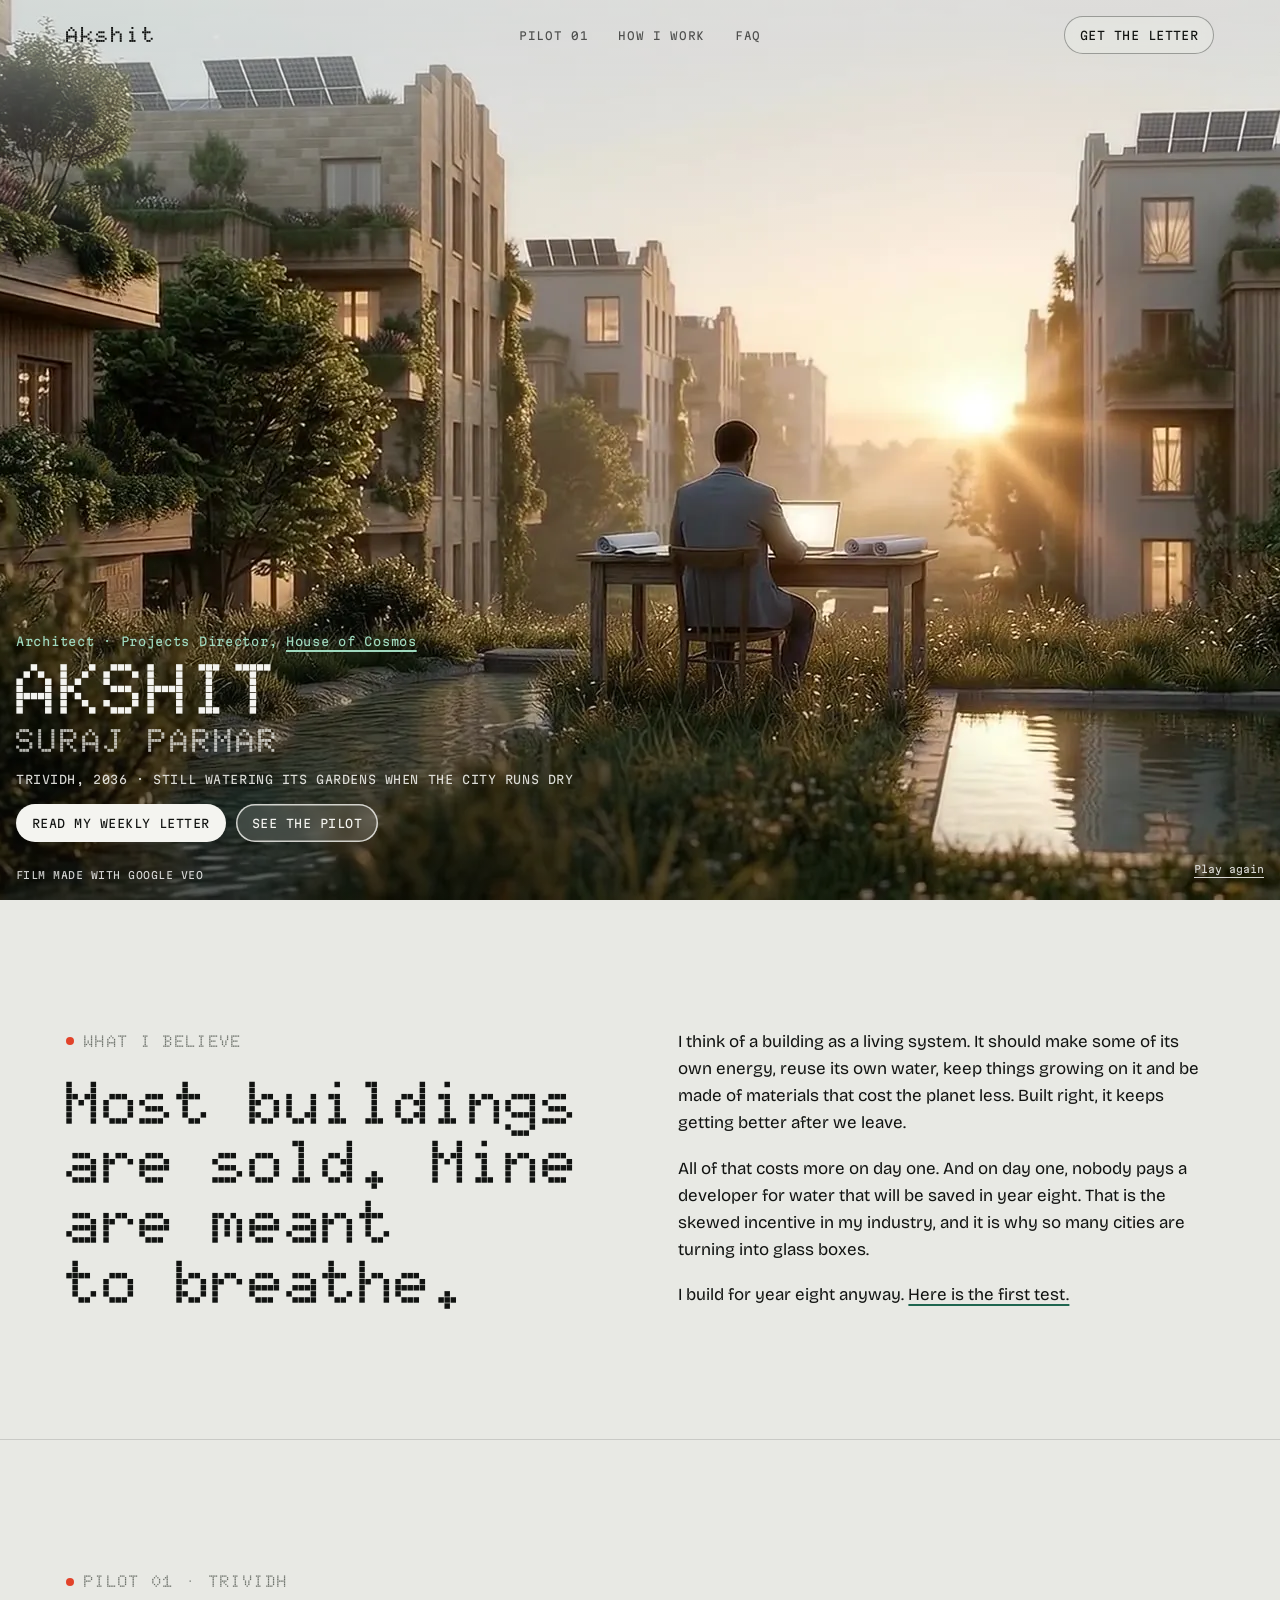
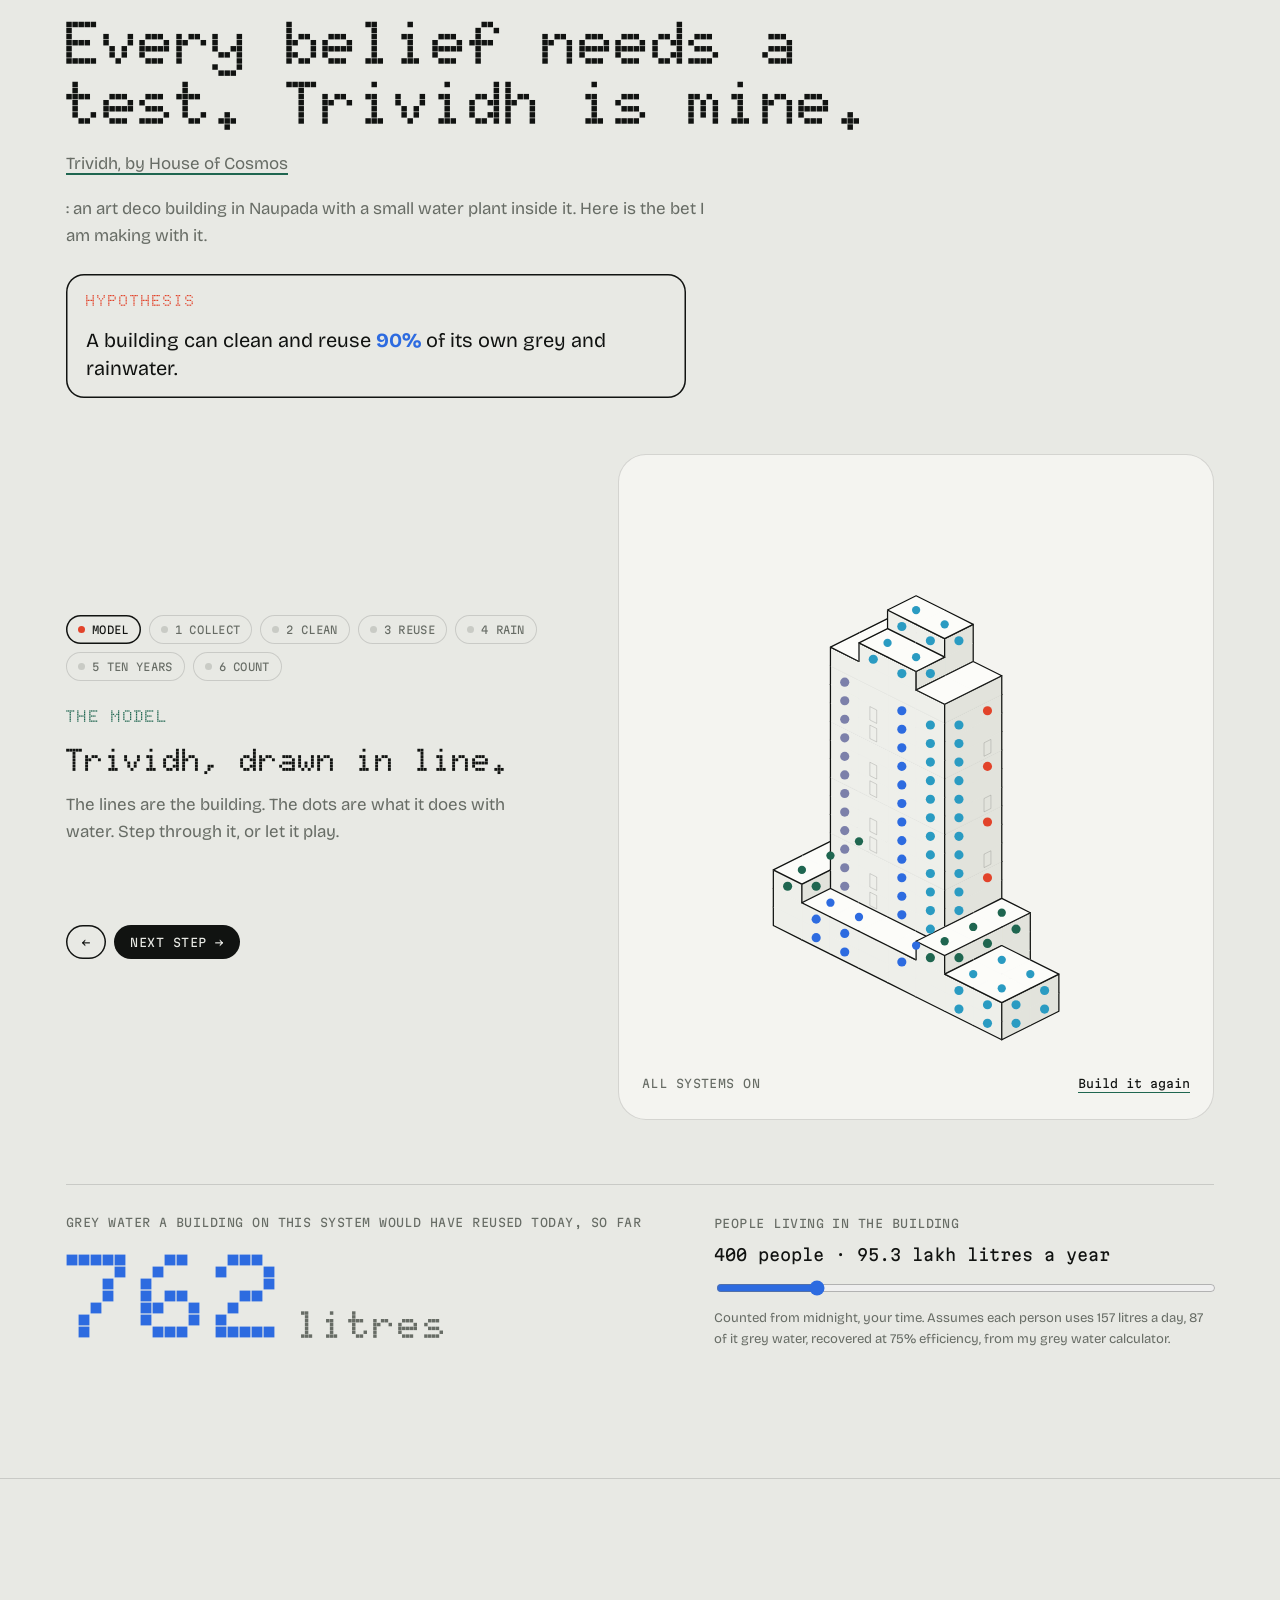
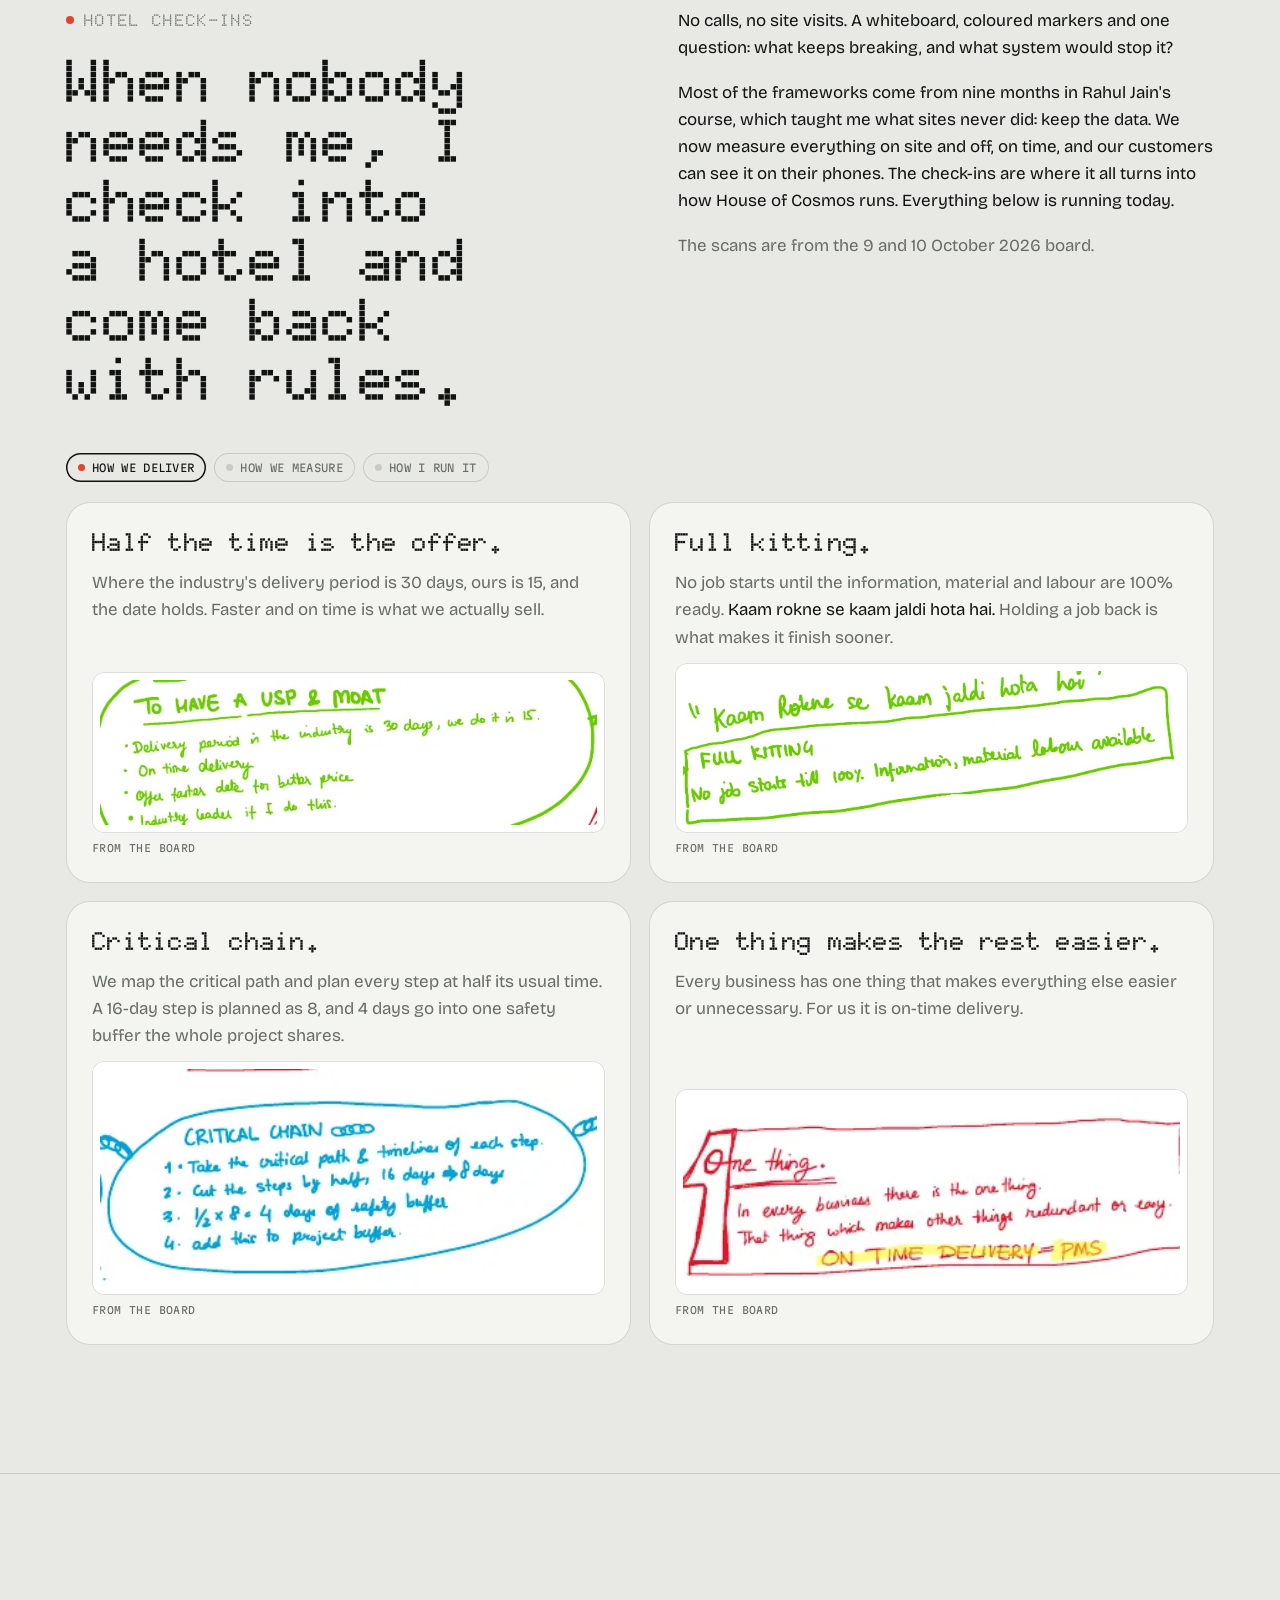
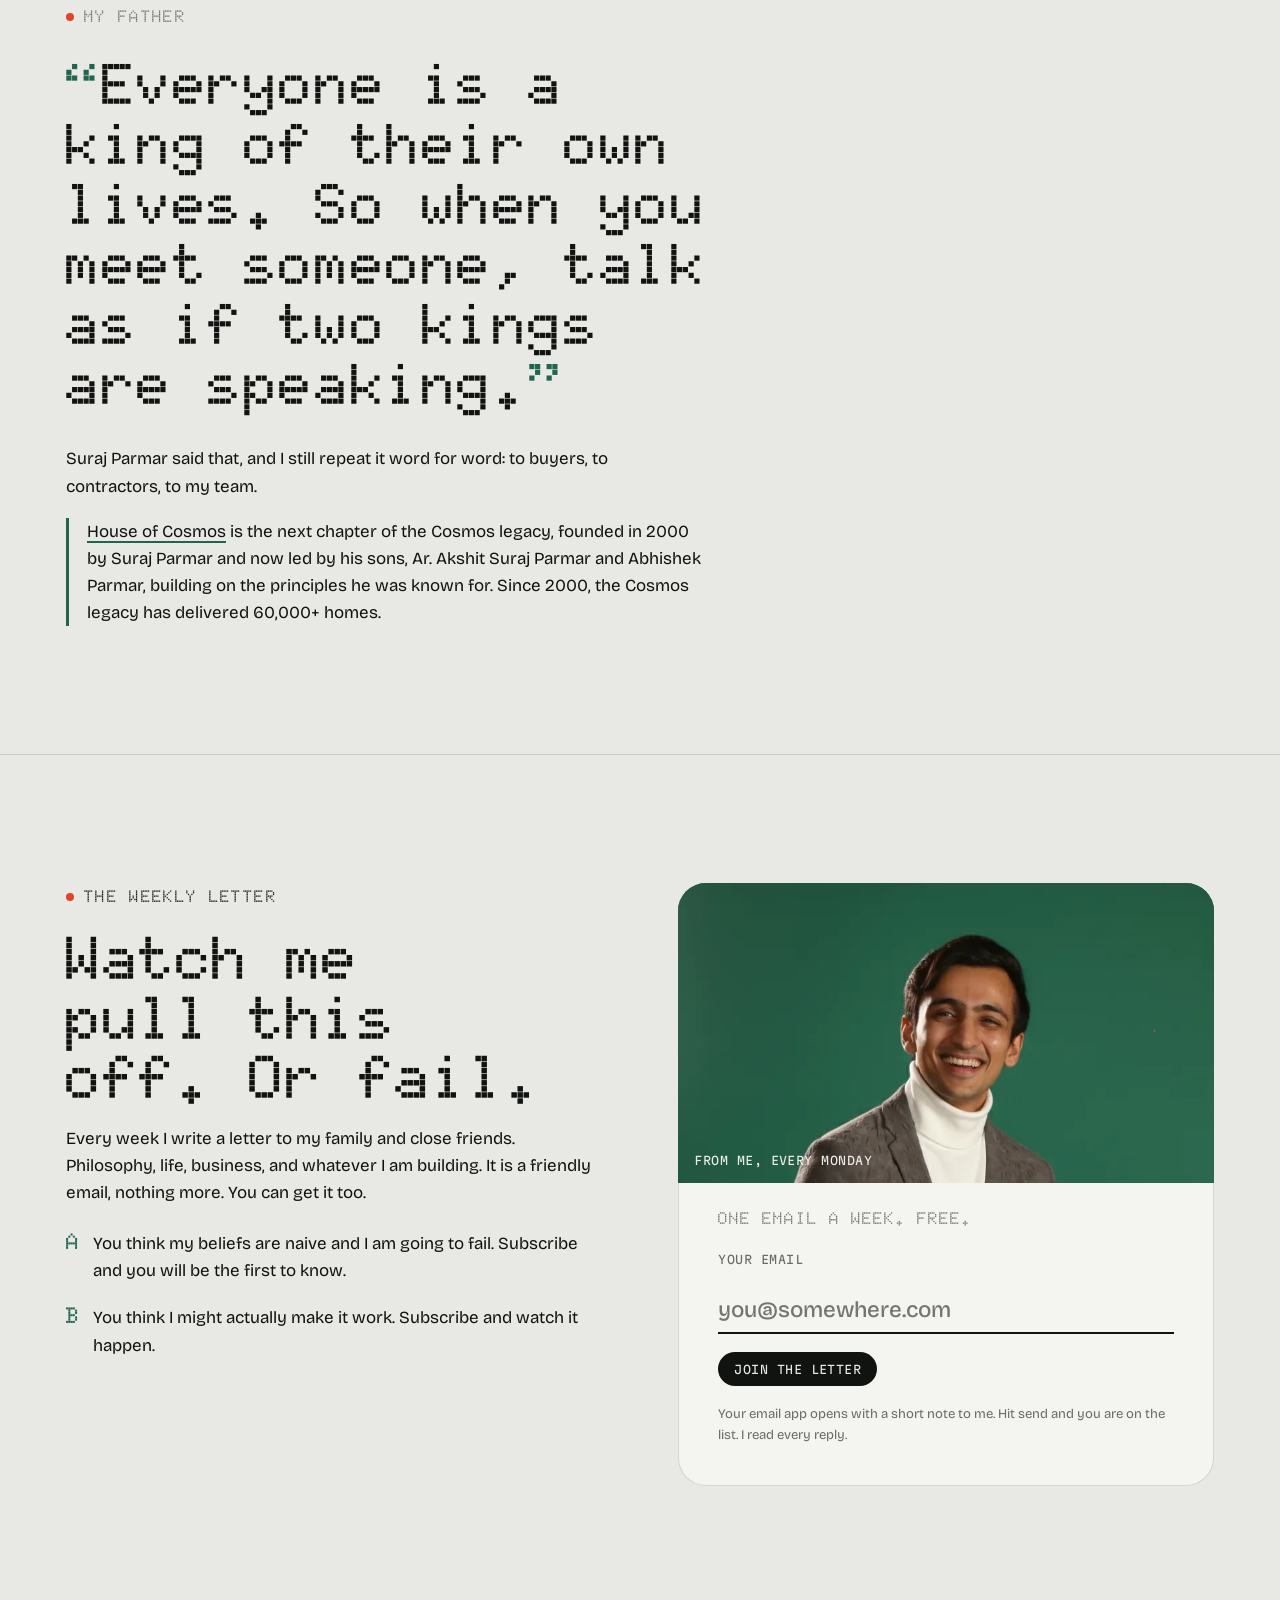
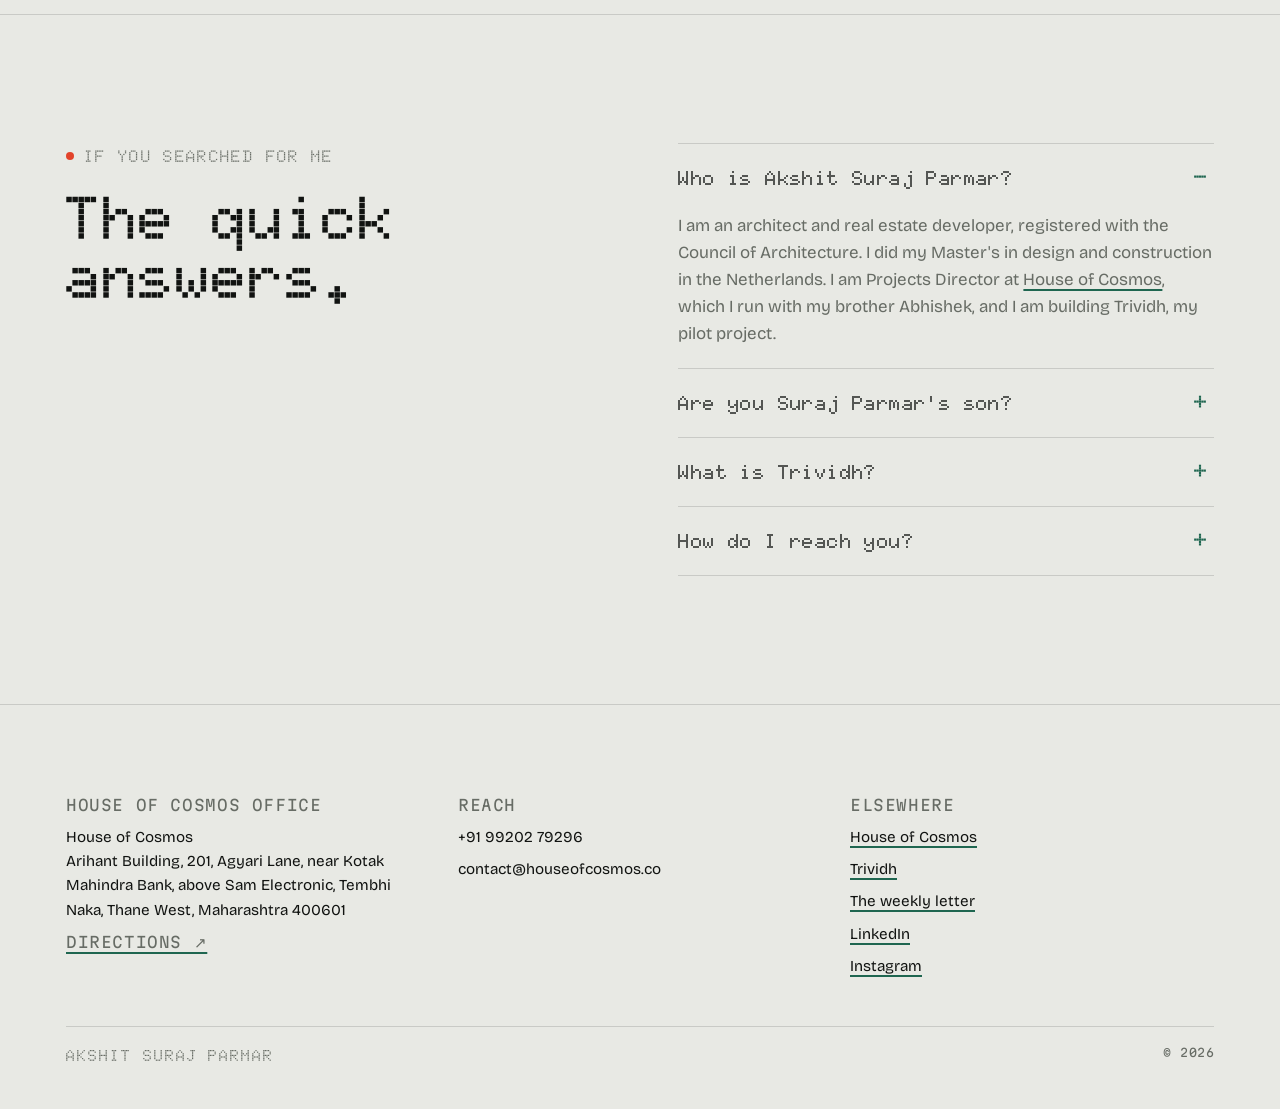
==== index.html @ 27f6bfde "Trividh model: hidden-line axonometric with glyph dots, scan-line build and step callouts Co-Authore" ====
<!doctype html>
<html lang="en-IN">
<head>
<meta charset="utf-8">
<meta name="viewport" content="width=device-width, initial-scale=1, viewport-fit=cover">
<meta name="robots" content="index, follow, max-image-preview:large">
<title>Ar. Akshit Suraj Parmar · Architect &amp; Developer</title>
<meta name="description" content="Ar. Akshit Suraj Parmar is an architect and real estate developer. He builds homes with his brother Abhishek at House of Cosmos, starting with his pilot project Trividh, and writes a weekly letter about building, business and life.">
<meta name="author" content="Ar. Akshit Suraj Parmar">
<meta property="og:type" content="profile">
<meta property="og:title" content="Ar. Akshit Suraj Parmar · Architect & developer">
<meta property="og:description" content="I build homes that are meant to keep working long after the keys are handed over.">
<meta property="og:url" content="https://akshitparmar.com/">
<meta property="og:image" content="https://akshitparmar.com/img/og.jpg">
<meta name="twitter:card" content="summary_large_image">
<link rel="icon" href="/favicon.svg" type="image/svg+xml">
<link rel="icon" href="/favicon-32.png" sizes="32x32" type="image/png">
<link rel="apple-touch-icon" href="/apple-touch-icon.png">
<link rel="canonical" href="https://akshitparmar.com/">
<link rel="alternate" type="text/markdown" title="LLM summary" href="/llms.txt">
<link rel="preconnect" href="https://fonts.googleapis.com">
<link rel="preconnect" href="https://fonts.gstatic.com" crossorigin>
<link rel="stylesheet" href="https://fonts.googleapis.com/css2?family=Doto:wght@500;700;900&family=Bricolage+Grotesque:opsz,wght@12..96,300..800&family=Martian+Mono:wght@400;500&display=swap">
<script type="application/ld+json">
{
  "@context": "https://schema.org",
  "@graph": [
    {
      "@type": "Person",
      "@id": "https://akshitparmar.com/#person",
      "name": "Akshit Suraj Parmar",
      "alternateName": ["Ar. Akshit Suraj Parmar", "Akshit Parmar"],
      "honorificPrefix": "Ar.",
      "jobTitle": "Projects Director",
      "description": "Architect and real estate developer. Projects Director at House of Cosmos, the next chapter of the Cosmos legacy founded by Suraj Parmar in 2000.",
      "url": "https://akshitparmar.com/",
      "image": "https://akshitparmar.com/img/akshit-suraj-parmar.webp",
      "knowsAbout": ["Architecture", "Real estate development", "Residential real estate in Thane", "Grey water reuse", "Rainwater harvesting", "Sustainable residential design", "Business systems"],
      "hasCredential": {
        "@type": "EducationalOccupationalCredential",
        "credentialCategory": "Professional registration",
        "name": "Registered Architect, Council of Architecture (India)",
        "recognizedBy": {"@type": "Organization", "name": "Council of Architecture", "url": "https://www.coa.gov.in/"}
      },
      "worksFor": {"@id": "https://houseofcosmos.co/#org"},
      "parent": {"@id": "https://houseofcosmos.co/suraj-parmar#person"},
      "sibling": {"@type": "Person", "name": "Abhishek Parmar"},
      "sameAs": [
        "https://www.linkedin.com/in/akshitparmar/",
        "https://houseofcosmos.co/about-us/",
        "https://letters.akshitparmar.com/"
      ]
    },
    {
      "@type": ["Organization", "RealEstateAgent"],
      "@id": "https://houseofcosmos.co/#org",
      "name": "House of Cosmos",
      "description": "Real estate developer in Thane, Maharashtra, building design-led, water-first homes. The next chapter of the Cosmos legacy founded by Suraj Parmar in 2000.",
      "areaServed": [{"@type": "City", "name": "Thane"}, {"@type": "Place", "name": "Mumbai Metropolitan Region"}],
      "url": "https://houseofcosmos.co/",
      "telephone": "+91 99202 79296",
      "email": "contact@houseofcosmos.co",
      "address": {
        "@type": "PostalAddress",
        "streetAddress": "Arihant Building, 201, Agyari Lane, near Kotak Mahindra Bank, above Sam Electronic, Tembhi Naka",
        "addressLocality": "Thane West, Thane",
        "addressRegion": "Maharashtra",
        "postalCode": "400601",
        "addressCountry": "IN"
      },
      "founder": [{"@id": "https://akshitparmar.com/#person"}, {"@type": "Person", "name": "Abhishek Parmar"}],
      "sameAs": ["https://www.instagram.com/houseofcosmos.official/", "https://www.facebook.com/profile.php?id=61581504153891"]
    },
    {
      "@type": "Person",
      "@id": "https://houseofcosmos.co/suraj-parmar#person",
      "name": "Suraj Parmar",
      "description": "Founder of the Cosmos legacy in 2000.",
      "url": "https://houseofcosmos.co/suraj-parmar"
    },
    {
      "@type": "ProfilePage",
      "@id": "https://akshitparmar.com/#page",
      "url": "https://akshitparmar.com/",
      "mainEntity": {"@id": "https://akshitparmar.com/#person"},
      "dateModified": "2026-10-31"
    },
    {
      "@type": "FAQPage",
      "mainEntity": [
        {"@type": "Question", "name": "Who is Akshit Suraj Parmar?", "acceptedAnswer": {"@type": "Answer", "text": "Ar. Akshit Suraj Parmar is an architect and real estate developer with a Master's in design and construction from the Netherlands. He is Projects Director at House of Cosmos, which he runs with his brother Abhishek Parmar, and he is building Trividh, his pilot project."}},
        {"@type": "Question", "name": "Is Akshit Parmar the son of Suraj Parmar of Cosmos Group?", "acceptedAnswer": {"@type": "Answer", "text": "Yes. Suraj Parmar founded the Cosmos legacy in 2000. House of Cosmos is the next chapter of the Cosmos legacy, founded in 2000 by Suraj Parmar and now led by his sons, Ar. Akshit Suraj Parmar and Abhishek Parmar, building on the principles he was known for."}},
        {"@type": "Question", "name": "What is Trividh?", "acceptedAnswer": {"@type": "Answer", "text": "Trividh is a House of Cosmos residential building and Akshit's pilot project. It has an art deco design, nests for birds built into its facade, and a water system that reuses 90% of its grey and rainwater."}},
        {"@type": "Question", "name": "How do I contact Akshit Parmar?", "acceptedAnswer": {"@type": "Answer", "text": "Call House of Cosmos on +91 99202 79296, email contact@houseofcosmos.co, or visit the office at Arihant Building, 201, Agyari Lane, Tembhi Naka, Thane West 400601."}}
      ]
    }
  ]
}
</script>

<style>
/* Layout: a light, quiet grey system (dot-matrix labels, live readouts, a block model), with real board scans as evidence under each rule. Signal colour is the green of the portrait backdrop. */
:root{
  --ground:#E8E9E4;
  --raised:#F4F4F0;
  --ink:#111311;
  --dim:#676C65;
  --line:rgba(17,19,17,.14);
  --green:#1F6650;
  --green-soft:rgba(31,102,80,.14);
  --signal:#E2432A;
  --sun:#D8961E;
  --water:#2D6BE0;
  --board:#201F1E;
  --board-ink:#EDEBE6;
  --f-dot:"Doto", "Martian Mono", ui-monospace, monospace;
  --f-sans:"Bricolage Grotesque", "Avenir Next", "Helvetica Neue", Arial, sans-serif;
  --f-mono:"Martian Mono", ui-monospace, "SFMono-Regular", Menlo, monospace;
  --greyw:#7C80AA; --rain:#2A9BC2; --scan:#FFFFFF;
  color-scheme:light;
}

*{box-sizing:border-box}
html,body{margin:0;padding:0}
img{max-width:100%}
html{scroll-padding-top:72px}
body{background:var(--ground);color:var(--ink);font:400 1.06rem/1.6 var(--f-sans);font-optical-sizing:auto;-webkit-font-smoothing:antialiased;overflow-x:hidden}
body::before{content:"";position:fixed;inset:0 0 auto;height:env(safe-area-inset-top,0px);z-index:30;background:var(--ground)}
a{color:inherit;text-decoration-thickness:1.5px;text-underline-offset:4px;text-decoration-color:var(--green)}
a:hover{color:var(--green)}
:focus-visible{outline:2px solid var(--green);outline-offset:3px;border-radius:4px}
h1,h2,h3,p{margin:0}
h2{font-family:var(--f-dot);font-weight:900;font-size:clamp(2.1rem,5.2vw,3.8rem);line-height:.98;letter-spacing:.01em;text-wrap:balance}
h3{font-family:var(--f-dot);font-weight:800;font-size:1.3rem;letter-spacing:.02em;line-height:1.15}
.wrap{max-width:1180px;margin:0 auto;padding-left:max(16px,env(safe-area-inset-left,0px));padding-right:max(16px,env(safe-area-inset-right,0px))}
.dot{font-family:var(--f-dot);font-weight:700;text-transform:uppercase;letter-spacing:.06em}
.mono{font-family:var(--f-mono);font-size:.72rem;letter-spacing:.04em;text-transform:uppercase}
.label{display:inline-flex;align-items:center;gap:10px;font-family:var(--f-dot);font-weight:700;font-size:1.05rem;letter-spacing:.08em;text-transform:uppercase;color:var(--dim)}
.label::before{content:"";width:8px;height:8px;border-radius:50%;background:var(--signal)}
.copy{display:flex;flex-direction:column;gap:18px;max-width:58ch}
.copy p{color:var(--ink)}
.copy .soft{color:var(--dim)}
.hl{background:linear-gradient(transparent 58%, var(--green-soft) 58%)}
.todo{font-family:var(--f-mono);font-size:.68rem;background:rgba(216,150,30,.2);border:1px dashed var(--sun);padding:1px 6px;border-radius:4px;white-space:nowrap}

/* top bar: floats over the film, turns into a light bar once you scroll past it */
.bar{position:fixed;top:env(safe-area-inset-top,0px);left:0;right:0;z-index:20;background:transparent;border-bottom:1px solid transparent;transition:background .35s,border-color .35s,backdrop-filter .35s}
.bar .wrap{display:grid;grid-template-columns:1fr auto 1fr;align-items:center;gap:16px;padding-block:16px;transition:padding .35s}
.bar .me{font-family:var(--f-dot);font-weight:900;font-size:1.35rem;letter-spacing:.1em;line-height:1;text-decoration:none;color:var(--ink);justify-self:start}
.bar .me span{display:none}
.bar nav{display:flex;gap:clamp(16px,2.4vw,30px)}
.bar nav a{font-family:var(--f-mono);font-size:.68rem;letter-spacing:.06em;text-transform:uppercase;text-decoration:none;color:rgba(17,19,17,.7)}
.bar nav a:hover{color:var(--ink)}
.bar .pill{justify-self:end;background:rgba(232,233,228,.55);color:var(--ink);box-shadow:inset 0 0 0 1px rgba(17,19,17,.35);backdrop-filter:blur(8px);-webkit-backdrop-filter:blur(8px)}
.bar .pill:hover{background:var(--ink);color:var(--ground)}
.bar.solid{background:color-mix(in srgb, var(--ground) 88%, transparent);backdrop-filter:blur(12px);-webkit-backdrop-filter:blur(12px);border-bottom-color:var(--line)}
.bar.solid .wrap{padding-block:10px}
.bar.solid .pill{background:var(--ink);color:var(--ground);box-shadow:none}
.bar.solid .pill:hover{background:var(--green)}
@media (max-width:760px){.bar nav{display:none}.bar .wrap{grid-template-columns:1fr auto}.bar .me span{display:none}}
.pill{display:inline-flex;align-items:center;gap:8px;padding:10px 16px;border-radius:999px;background:var(--ink);color:var(--ground);font-family:var(--f-mono);font-size:.72rem;text-transform:uppercase;letter-spacing:.04em;text-decoration:none;border:0;cursor:pointer}
.pill:hover{background:var(--green);color:var(--ground)}
.pill.ghost{background:transparent;color:var(--ink);box-shadow:inset 0 0 0 1.5px var(--ink)}
.pill.ghost:hover{box-shadow:inset 0 0 0 1.5px var(--green);color:var(--green)}
.pill{white-space:nowrap}

/* film hero: full-bleed generated film of a city growing around Akshit at work */
.film{position:relative;height:100vh;height:100svh;min-height:520px;overflow:hidden;background:#c9c6bd}
.film video,.film img.still{position:absolute;inset:0;width:100%;height:100%;object-fit:cover;object-position:50% 70%}
.film::after{content:"";position:absolute;inset:0;pointer-events:none;background:linear-gradient(180deg,rgba(232,233,228,.55) 0%,rgba(232,233,228,.18) 16%,rgba(232,233,228,0) 30%)}
/* overlay "boot, then dock": the name switches on in the empty sky, then docks bottom-left as the city grows */
.film .shade{position:absolute;inset:auto 0 0 0;height:62%;z-index:1;pointer-events:none;background:radial-gradient(120% 90% at 0% 100%,rgba(8,10,6,.62) 0%,rgba(8,10,6,.28) 45%,rgba(8,10,6,0) 72%);opacity:0;transition:opacity 1.2s ease}
.film[data-state="dock"] .shade,.film[data-state="done"] .shade{opacity:1}
.film .over{position:absolute;inset:0;z-index:2;pointer-events:none}
.film .title{position:absolute;left:max(16px,env(safe-area-inset-left,0px));bottom:58px;max-width:min(92%,640px);pointer-events:auto;transform-origin:0 0;will-change:transform}
.film .title.glide{transition:transform 1.5s cubic-bezier(.65,0,.2,1)}
.film .kick a{color:inherit;text-decoration-color:currentColor}
.film .kick{margin:0;font-family:var(--f-mono);font-size:.74rem;letter-spacing:.06em;color:var(--green);transition:color 1s ease}
.film .big{margin:8px 0 0;font-family:var(--f-dot);font-weight:900;text-transform:uppercase;font-size:clamp(2.6rem,5.6vw,4.8rem);line-height:.86;letter-spacing:.01em;color:var(--ink);transition:color 1s ease}
.film .big b{display:block;font-weight:900}
.film .big span.l2{display:block;font-size:.46em;letter-spacing:.06em;color:rgba(17,19,17,.55);margin-top:.2em;transition:color 1s ease}
.film .ch{display:inline-block;white-space:pre}
.film[data-state="boot"] .ch{opacity:0;animation:flick .9s steps(1,end) forwards}
@keyframes flick{0%{opacity:0}12%{opacity:1}22%{opacity:.15}34%{opacity:1}46%{opacity:.4}58%{opacity:1}100%{opacity:1}}
.film[data-state="dock"] .kick,.film[data-state="done"] .kick{color:#9FD9BE}
.film[data-state="dock"] .big,.film[data-state="done"] .big{color:#F4F4F0}
.film[data-state="dock"] .big span.l2,.film[data-state="done"] .big span.l2{color:rgba(244,244,240,.72)}
.film .note{margin:14px 0 0;min-height:1.4em;font-family:var(--f-mono);font-size:.72rem;letter-spacing:.05em;text-transform:uppercase;color:rgba(244,244,240,.88)}
.film .note .cur{display:inline-block;width:.55em;height:1em;margin-left:2px;vertical-align:-2px;background:currentColor;animation:cur 1s steps(2,start) infinite}
@keyframes cur{50%{opacity:0}}
.film .row{display:flex;gap:10px;flex-wrap:wrap;margin-top:16px;opacity:0;transform:translateY(8px);transition:opacity .7s ease,transform .7s ease;pointer-events:none}
.film[data-state="done"] .row{opacity:1;transform:none;pointer-events:auto}
.film .pill.ghost{background:rgba(232,233,228,.16);color:#F4F4F0;box-shadow:inset 0 0 0 1.5px rgba(244,244,240,.8);backdrop-filter:blur(6px);-webkit-backdrop-filter:blur(6px)}
.film .pill.ghost:hover{background:rgba(244,244,240,.9);color:var(--ink)}
.film .pill:not(.ghost){background:#F4F4F0;color:var(--ink)}
.film .pill:not(.ghost):hover{background:var(--green);color:#F4F4F0}
.film .meta{position:absolute;z-index:2;left:0;right:0;bottom:0;display:flex;justify-content:space-between;align-items:end;gap:12px;padding:0 max(16px,env(safe-area-inset-right,0px)) 16px max(16px,env(safe-area-inset-left,0px));color:rgba(255,255,255,.82);font-family:var(--f-mono);font-size:.62rem;letter-spacing:.05em;text-transform:uppercase}
.film .meta button{font:inherit;color:inherit;background:none;border:0;padding:6px 0;cursor:pointer;text-decoration:underline;text-underline-offset:4px}
@media (max-aspect-ratio:3/4){.film{min-height:480px}.film video,.film img.still{object-position:50% 60%}.film .title{bottom:50px;right:max(16px,env(safe-area-inset-right,0px))}.film .big{font-size:clamp(2.6rem,13vw,3.6rem)}.film .kick{font-size:.62rem}.film .note{font-size:.62rem}.film .shade{height:70%;background:linear-gradient(0deg,rgba(8,10,6,.66) 0%,rgba(8,10,6,.3) 50%,rgba(8,10,6,0) 100%)}}
@media (prefers-reduced-motion: reduce){.film .title.glide{transition:none}.film[data-state="boot"] .ch{animation:none;opacity:1}}

.chips{display:flex;gap:8px;flex-wrap:wrap;margin-top:28px}
.chip{display:inline-flex;align-items:center;gap:8px;padding:7px 12px;border-radius:999px;background:var(--raised);box-shadow:inset 0 0 0 1px var(--line);font-family:var(--f-mono);font-size:.68rem;text-transform:uppercase;letter-spacing:.03em;color:var(--dim)}
.chip b{font-weight:500;color:var(--ink)}
.chip i{width:6px;height:6px;border-radius:50%;background:var(--green)}

/* sections */
section.s{padding-block:clamp(64px,10vw,128px);border-bottom:1px solid var(--line)}
.split{display:grid;grid-template-columns:minmax(0,1fr) minmax(0,1fr);gap:clamp(28px,6vw,88px);align-items:start}
@media (max-width:860px){.split{grid-template-columns:minmax(0,1fr)}}
.head{display:flex;flex-direction:column;gap:18px;margin-bottom:clamp(28px,4vw,48px)}

/* pilot: Trividh as a hidden-line axonometric, stepped with chips */
.pilot{padding-block:clamp(64px,10vw,128px);border-bottom:1px solid var(--line)}
.hyp{display:flex;gap:14px;align-items:baseline;flex-wrap:wrap;margin-top:6px;padding:16px 20px;border-radius:18px;box-shadow:inset 0 0 0 1.5px var(--ink);max-width:620px;font-size:clamp(1.05rem,2vw,1.25rem);line-height:1.4}
.hyp .dot{color:var(--signal);font-size:1rem}
.hyp b{color:var(--water);font-weight:700}
.lab{display:grid;grid-template-columns:minmax(0,.9fr) minmax(0,1.1fr);gap:clamp(24px,5vw,64px);align-items:center;margin-top:clamp(32px,5vw,56px)}
@media (max-width:860px){.lab{grid-template-columns:minmax(0,1fr)}.lab .story{order:2}}
.story{display:flex;flex-direction:column;gap:22px;min-width:0}
.stepnav{display:flex;flex-wrap:wrap;gap:8px}
.st{font-family:var(--f-mono);font-size:.66rem;text-transform:uppercase;letter-spacing:.03em;padding:8px 12px;border-radius:999px;border:0;cursor:pointer;background:transparent;color:var(--dim);box-shadow:inset 0 0 0 1px var(--line);display:inline-flex;align-items:center;gap:7px}
.st i{width:7px;height:7px;border-radius:50%;background:var(--line)}
.st[aria-pressed="true"]{color:var(--ink);box-shadow:inset 0 0 0 1.5px var(--ink)}
.st[aria-pressed="true"] i{background:var(--signal)}
.cap{display:flex;flex-direction:column;gap:12px;min-height:12.5rem}
.cap .n{font-family:var(--f-dot);font-weight:700;letter-spacing:.08em;text-transform:uppercase;color:var(--green)}
.cap h3{font-size:clamp(1.45rem,2.6vw,2rem);font-weight:900;letter-spacing:.01em}
.cap p{color:var(--dim);max-width:46ch}
.cap .soon{display:flex;gap:8px;flex-wrap:wrap}
.prevnext{display:flex;gap:8px}
.model{background:var(--raised);border-radius:28px;box-shadow:inset 0 0 0 1px var(--line);padding:clamp(14px,2.5vw,24px);display:flex;flex-direction:column;gap:10px;min-width:0}
.model svg{width:100%;height:auto;max-height:620px;display:block}
.model .foot2{display:flex;justify-content:space-between;align-items:center;gap:12px;flex-wrap:wrap;color:var(--dim)}
.model .foot2 button{font:inherit;color:var(--ink);background:none;border:0;text-decoration:underline;text-underline-offset:4px;text-decoration-color:var(--green);cursor:pointer;padding:4px 0}
/* hidden-line axonometric: lines = the building, glyph dots = the water */
.fc .e{fill:none;stroke:var(--ink);stroke-width:1.25;stroke-linecap:round;vector-effect:non-scaling-stroke}
.fc .fl{fill:none;stroke:color-mix(in srgb,var(--ink) 20%,transparent);stroke-width:.75;vector-effect:non-scaling-stroke}
.gd{fill:color-mix(in srgb,var(--ink) 12%,var(--raised));transform-box:fill-box;transform-origin:center;transition:fill .35s,transform .35s,opacity .2s}
.gd.lit{fill:var(--c)}
.gd.pulse{fill:var(--signal);transform:scale(1.3)}
.gd.hid{opacity:0;transition:none}
.r-grey{--c:var(--greyw)} .r-tank,.r-reuse,.r-wash{--c:var(--water)} .r-garden{--c:var(--green)} .r-rain{--c:var(--rain)} .r-nest{--c:var(--signal)}
.scan{stroke:var(--signal);stroke-width:1.5;vector-effect:non-scaling-stroke;opacity:0}
.co{opacity:0;transition:opacity .45s}
.co.on{opacity:1}
.co line,.co polyline{fill:none;stroke:var(--ink);stroke-width:.8;vector-effect:non-scaling-stroke}
.co circle{fill:var(--ink)}
.co text{font-family:var(--f-mono);font-size:6.4px;letter-spacing:.04em;fill:var(--ink);text-transform:uppercase}
.co text.s{fill:var(--dim);font-size:5.4px}
@media (max-width:620px){.co{display:none}}
.bird{fill:var(--ink);opacity:0;transition:opacity .4s}
.show-birds .bird{opacity:1;animation:bob 1.2s ease-in-out infinite alternate}
@keyframes bob{to{transform:translateY(-2.5px)}}
.rd{fill:var(--rain);opacity:0}
.show-rain .rd{animation:fall 1.1s linear infinite}
@keyframes fall{0%{opacity:0;transform:translateY(-10px)}20%{opacity:1}100%{opacity:0;transform:translateY(50px)}}
@media (prefers-reduced-motion: reduce){.show-birds .bird{animation:none}.show-rain .rd{animation:none;opacity:1}.gd{transition:none}}

/* water counter */
.meter{display:grid;grid-template-columns:minmax(0,1.2fr) minmax(0,1fr);gap:clamp(20px,4vw,48px);align-items:end;margin-top:clamp(36px,6vw,64px);padding-top:28px;border-top:1px solid var(--line)}
@media (max-width:760px){.meter{grid-template-columns:minmax(0,1fr)}}
.big{font-family:var(--f-dot);font-weight:900;font-size:clamp(3.2rem,11vw,7.5rem);line-height:.9;color:var(--water);font-variant-numeric:tabular-nums;letter-spacing:.02em}
.big small{font-size:.32em;color:var(--dim);margin-left:.2em}
.meter input[type=range]{width:100%;accent-color:var(--water)}
.meter .ctl{display:flex;flex-direction:column;gap:10px}
.meter .ctl .n{font-family:var(--f-mono);font-size:1rem;color:var(--ink)}
.fine{font-size:.82rem;color:var(--dim);max-width:62ch}

/* check-ins: operating rules from the boards, grouped in tabs */
.rules-nav{display:flex;flex-wrap:wrap;gap:8px;margin-top:clamp(28px,4vw,44px)}
.rules{display:grid;grid-template-columns:repeat(2,minmax(0,1fr));gap:18px;margin-top:20px}
.rules[hidden]{display:none}
@media (max-width:760px){.rules{grid-template-columns:minmax(0,1fr)}}
.rule{background:var(--raised);border-radius:24px;box-shadow:inset 0 0 0 1px var(--line);padding:clamp(18px,2.6vw,26px);display:flex;flex-direction:column;gap:12px;min-width:0}
.rule h3{font-size:clamp(1.3rem,2.2vw,1.6rem);font-weight:900;letter-spacing:.01em}
.rule p{color:var(--dim)}
.rule p i{font-style:normal;color:var(--ink)}
.rule figure{margin:auto 0 0;display:flex;flex-direction:column;gap:8px}
.rule figure img{display:block;width:100%;height:auto;background:var(--scan);border-radius:12px;padding:8px;box-shadow:inset 0 0 0 1px var(--line)}
.rule figcaption{font-family:var(--f-mono);font-size:.62rem;text-transform:uppercase;letter-spacing:.04em;color:var(--dim)}

/* quote */
.quote{font-family:var(--f-dot);font-weight:900;font-size:clamp(2rem,4.8vw,3.6rem);line-height:1.04;letter-spacing:.01em;text-wrap:balance;max-width:20ch}
.quote q{quotes:"\201C" "\201D"}
.quote q::before,.quote q::after{color:var(--green)}
.legacy{border-left:3px solid var(--green);padding-left:18px;color:var(--dim);max-width:58ch}


/* letter */
.letter{display:grid;grid-template-columns:minmax(0,1fr) minmax(0,1fr);gap:clamp(28px,6vw,80px);align-items:start}
@media (max-width:860px){.letter{grid-template-columns:minmax(0,1fr)}}
.paper{background:var(--raised);border-radius:28px;box-shadow:inset 0 0 0 1px var(--line);padding:clamp(22px,4vw,40px);display:flex;flex-direction:column;gap:18px}
.from{position:relative;margin:calc(-1 * clamp(22px,4vw,40px)) calc(-1 * clamp(22px,4vw,40px)) 4px;height:clamp(220px,26vw,300px);overflow:hidden;border-radius:28px 28px 0 0;background:var(--green)}
.from img{display:block;width:100%;height:100%;object-fit:cover;object-position:50% 18%}
.from figcaption{position:absolute;left:16px;bottom:14px;color:#EDEDE8}
.paper .q{font-family:var(--f-dot);font-weight:700;letter-spacing:.06em;text-transform:uppercase;color:var(--dim)}
.paper label{font-family:var(--f-mono);font-size:.72rem;text-transform:uppercase;letter-spacing:.04em;color:var(--dim)}
.paper input{width:100%;border:0;border-bottom:2px solid var(--ink);background:transparent;color:var(--ink);font:500 1.4rem/1.3 var(--f-sans);padding:8px 0;outline:none;border-radius:0}
.paper input:focus{border-bottom-color:var(--green)}
.paper .done{color:var(--green)}
.either{display:flex;flex-direction:column;gap:14px}
.either div{display:grid;grid-template-columns:auto minmax(0,1fr);gap:14px;align-items:baseline}
.either span{font-family:var(--f-dot);font-weight:900;font-size:1.4rem;color:var(--green)}

/* faq + footer */
.faq details{border-top:1px solid var(--line)}
.faq details:last-child{border-bottom:1px solid var(--line)}
.faq summary{cursor:pointer;list-style:none;padding:18px 40px 18px 0;font-family:var(--f-dot);font-weight:800;font-size:1.25rem;letter-spacing:.02em;position:relative}
.faq summary::-webkit-details-marker{display:none}
.faq summary::after{content:"+";position:absolute;right:6px;top:14px;font-family:var(--f-dot);font-weight:900;font-size:1.5rem;color:var(--green)}
.faq details[open] summary::after{content:"-"}
.faq details p{padding:0 0 20px;color:var(--dim);max-width:62ch}
footer{padding-block:clamp(48px,8vw,88px) 40px}
.foot{display:grid;grid-template-columns:repeat(3,minmax(0,1fr));gap:28px}
.foot div{display:flex;flex-direction:column;gap:8px;min-width:0}
.foot p,.foot a{font-size:.95rem;overflow-wrap:anywhere}
.foot .mono{color:var(--dim)}
@media (max-width:760px){.foot{grid-template-columns:minmax(0,1fr)}}
.sign{display:flex;justify-content:space-between;gap:16px;flex-wrap:wrap;margin-top:48px;padding-top:16px;border-top:1px solid var(--line);color:var(--dim)}
.sign .dot{font-size:1rem}
</style>
</head>
<body>


<header class="bar" id="bar">
  <div class="wrap">
    <a class="me" href="#top">Akshit</a>
    <nav aria-label="Sections">
      <a href="#pilot">Pilot 01</a>
      <a href="#checkins">How I work</a>
      <a href="#faq">FAQ</a>
    </nav>
    <a class="pill" href="#letter">Get the letter</a>
  </div>
</header>

<main id="top">

<section class="film" id="filmSec" data-state="done" aria-labelledby="h1">
  <img class="still" id="filmStill" src="video/hero-wide-start.webp" alt="" aria-hidden="true">
  <video id="film" muted playsinline preload="auto" aria-label="Time-lapse: a man works at a desk in an open field at sunrise while a green neighbourhood of stone and timber buildings, planted terraces, solar roofs and a water channel grows up around him"></video>
  <div class="shade" aria-hidden="true"></div>
  <div class="over">
    <div class="title" id="title">
      <p class="kick">Architect · Projects Director, <a href="https://houseofcosmos.co/">House of Cosmos</a></p>
      <h1 class="big" id="h1" aria-label="Akshit Suraj Parmar"><b>Akshit</b> <span class="l2">Suraj Parmar</span></h1>
      <p class="note" id="note" aria-hidden="true"></p>
      <div class="row">
        <a class="pill" href="#letter">Read my weekly letter</a>
        <a class="pill ghost" href="#pilot">See the pilot</a>
      </div>
    </div>
  </div>
  <div class="meta"><span>Film made with Google Veo</span><button type="button" id="replay">Play again</button></div>
</section>


<section class="s" id="living" aria-labelledby="h-living">
  <div class="wrap split">
    <div class="head" style="margin:0">
      <p class="label">What I believe</p>
      <h2 id="h-living">Most buildings are sold. Mine are meant to breathe.</h2>
    </div>
    <div class="copy">
      <p>I think of a building as a living system. It should make some of its own energy, reuse its own water, keep things growing on it and be made of materials that cost the planet less. Built right, it keeps getting better after we leave.</p>
      <p>All of that costs more on day one. And on day one, nobody pays a developer for water that will be saved in year eight. That is the skewed incentive in my industry, and it is why so many cities are turning into glass boxes.</p>
      <p>I build for year eight anyway. <a href="#pilot">Here is the first test.</a></p>
    </div>
  </div>
</section>

<section class="pilot" id="pilot" aria-labelledby="h-pilot">
  <div class="wrap">
    <div class="head" style="margin:0">
      <p class="label">Pilot 01 · Trividh</p>
      <h2 id="h-pilot">Every belief needs a test. Trividh is mine.</h2>
      <p class="copy" style="color:var(--dim)"><a href="https://houseofcosmos.co/trividh/">Trividh, by House of Cosmos</a>: an art deco building in Naupada with a small water plant inside it. Here is the bet I am making with it.</p>
      <p class="hyp"><span class="dot">Hypothesis</span><span>A building can clean and reuse <b>90%</b> of its own grey and rainwater.</span></p>
    </div>
    <div class="lab">
      <div class="story">
        <div class="stepnav" role="group" aria-label="Steps" id="stepnav"></div>
        <div class="cap" id="cap" aria-live="polite"></div>
        <div class="prevnext">
          <button class="pill ghost" type="button" id="prev" aria-label="Previous step">←</button>
          <button class="pill" type="button" id="next">Next step →</button>
        </div>
      </div>
      <figure class="model" style="margin:0">
        <svg id="model" role="img" aria-label="Line drawing of Trividh: a podium with a tower and stepped crown. Coloured dots show the grey water line, the treatment tank, the reuse line to toilets, gardens and washing, a separate rainwater pipe and tank, and nests on the side wall."></svg>
        <figcaption class="foot2 mono"><span id="stepOf">Step 0 of 6</span><button type="button" id="rebuild">Build it again</button></figcaption>
      </figure>
    </div>
    <div class="meter" aria-live="polite">
      <div>
        <p class="mono" style="color:var(--dim);margin-bottom:10px">Grey water a building on this system would have reused today, so far</p>
        <p class="big"><span id="litres">0</span><small>litres</small></p>
      </div>
      <div class="ctl">
        <label class="mono" for="people" style="color:var(--dim)">People living in the building</label>
        <p class="n" id="peopleOut">400 people · 95.3 lakh litres a year</p>
        <input id="people" type="range" min="20" max="2000" step="10" value="400">
        <p class="fine">Counted from midnight, your time. Assumes each person uses 157 litres a day, 87 of it grey water, recovered at 75% efficiency, from my grey water calculator.</p>
      </div>
    </div>
  </div>
</section>



<section class="s" id="checkins" aria-labelledby="h-check">
  <div class="wrap">
    <div class="split">
      <div class="head" style="margin:0">
        <p class="label">Hotel check-ins</p>
        <h2 id="h-check">When nobody needs me, I check into a hotel and come back with rules.</h2>
      </div>
      <div class="copy">
        <p>No calls, no site visits. A whiteboard, coloured markers and one question: what keeps breaking, and what system would stop it?</p>
        <p>Most of the frameworks come from nine months in Rahul Jain's course, which taught me what sites never did: keep the data. We now measure everything on site and off, on time, and our customers can see it on their phones. The check-ins are where it all turns into how House of Cosmos runs. Everything below is running today.</p>
        <p class="soft">The scans are from the 9 and 10 October 2026 board.</p>
      </div>
    </div>
    <div class="rules-nav" role="group" aria-label="Rule groups">
      <button class="st" type="button" data-g="deliver" aria-pressed="true"><i></i>How we deliver</button>
      <button class="st" type="button" data-g="measure" aria-pressed="false"><i></i>How we measure</button>
      <button class="st" type="button" data-g="run" aria-pressed="false"><i></i>How I run it</button>
    </div>
    <div class="rules" data-g="deliver">
      <article class="rule"><h3>Half the time is the offer.</h3><p>Where the industry's delivery period is 30 days, ours is 15, and the date holds. Faster and on time is what we actually sell.</p><figure><img src="img/rule-half.webp" width="590" height="172" alt="Board note: To have a USP and moat. Delivery period in the industry is 30 days, we do it in 15. On time delivery." loading="lazy"><figcaption>From the board</figcaption></figure></article>
      <article class="rule"><h3>Full kitting.</h3><p>No job starts until the information, material and labour are 100% ready. <i>Kaam rokne se kaam jaldi hota hai.</i> Holding a job back is what makes it finish sooner.</p><figure><img src="img/rule-kitting.webp" width="710" height="220" alt="Board note: Kaam rokne se kaam jaldi hota hai. Full kitting: no job starts till 100% information, material, labour available." loading="lazy"><figcaption>From the board</figcaption></figure></article>
      <article class="rule"><h3>Critical chain.</h3><p>We map the critical path and plan every step at half its usual time. A 16-day step is planned as 8, and 4 days go into one safety buffer the whole project shares.</p><figure><img src="img/rule-chain.webp" width="400" height="175" alt="Board note: Critical chain. Take the critical path and timelines of each step. Cut the steps by half, 16 days to 8 days. Half of 8 is 4 days of safety buffer. Add this to the project buffer." loading="lazy"><figcaption>From the board</figcaption></figure></article>
      <article class="rule"><h3>One thing makes the rest easier.</h3><p>Every business has one thing that makes everything else easier or unnecessary. For us it is on-time delivery.</p><figure><img src="img/rule-onething.webp" width="350" height="134" alt="Board note: One thing. In every business there is the one thing that makes other things redundant or easy. On time delivery." loading="lazy"><figcaption>From the board</figcaption></figure></article>
    </div>
    <div class="rules" data-g="measure" hidden>
      <article class="rule"><h3>Data is like roti.</h3><p>It can't be eaten tomorrow. Delayed data is corrupted data, so nothing on our sites is kept overnight.</p><figure><img src="img/rule-roti.webp" width="280" height="83" alt="Board note: Data is like roti, should not be kept overnight. Delayed data equals corrupted data." loading="lazy"><figcaption>From the board</figcaption></figure></article>
      <article class="rule"><h3>Mistakes are system errors.</h3><p>80% of problems are not human errors. When something breaks, we fix the system.</p><figure><img src="img/rule-syserr.webp" width="500" height="70" alt="Board note: 80% of problems are not human errors, they are system errors." loading="lazy"><figcaption>From the board</figcaption></figure></article>
      <article class="rule"><h3>Measurement drives behaviour.</h3><p>What we measure gets done. Everyone is measured on two things: how much of their work got done, and how much of it got done on time.</p><figure><img src="img/rule-mis.webp" width="695" height="212" alt="Board note: MIS. Measurement drives behaviour. What we measure will get done. KPI is percentage of work done, and percentage done on time." loading="lazy"><figcaption>From the board</figcaption></figure></article>
      <article class="rule"><h3>Every customer gets a dashboard.</h3><p>A system should be built for the customer, not for us. So every customer gets a dashboard with their own data on it.</p><figure><img src="img/rule-dashboard.webp" width="750" height="190" alt="Board note: Philosophy. The system should be made for the customer, not for us. Every customer to get a dashboard." loading="lazy"><figcaption>From the board</figcaption></figure></article>
    </div>
    <div class="rules" data-g="run" hidden>
      <article class="rule"><h3>The Monday.</h3><p>No other meetings. Planning, reports, approvals, every payment and every purchase order happen on Monday. Anything that comes up later waits for the next Monday. Saturdays are only for reviewing the week.</p><figure><img src="img/rule-monday.webp" width="397" height="160" alt="Board note: The Monday. No other meetings. Only planning, reports, approvals. All payments go out on Monday. All POs raised on Monday. Push all other work to next Monday. Saturdays are only for review of the past week." loading="lazy"><figcaption>From the board</figcaption></figure></article>
      <article class="rule"><h3>I don't launch systems any more.</h3><p>My team does. They spend three hours every week building new ones and reviewing last week's, with four rules: make a list, define the result for the client, never launch a system without results, and keep it to five steps.</p><figure><img src="img/rule-systems.webp" width="615" height="350" alt="Board note: Autopilot on autopilot. Make a list of systems we want to create. Define the result for the client. Never launch a system without results. Max 5 steps per system. 3 hours every week on system creation." loading="lazy"><figcaption>From the board</figcaption></figure></article>
      <article class="rule"><h3>The delegation ladder.</h3><p>Questions move down four steps. First, they ask and we answer, and nobody grows. Then they bring a recommendation and the reason. Then they decide, act and tell me. Then they just decide and act.</p><figure><img src="img/rule-delegate.webp" width="420" height="228" alt="Board note: Science of delegation. No delegation: they ask, we answer, no growth. Recommend: they ask, we ask for recommendation and why. Start delegation: decide and take action and let me know. Delegate: decide and take action." loading="lazy"><figcaption>From the board</figcaption></figure></article>
    </div>
  </div>
</section>


<section class="s" id="father" aria-labelledby="h-father">
  <div class="wrap">
    <p class="label" style="margin-bottom:24px">My father</p>
    <h2 id="h-father" class="quote"><q>Everyone is a king of their own lives. So when you meet someone, talk as if two kings are speaking.</q></h2>
    <div class="copy" style="margin-top:32px">
      <p>Suraj Parmar said that, and I still repeat it word for word: to buyers, to contractors, to my team.</p>
      <p class="legacy"><a href="https://houseofcosmos.co/about-us/">House of Cosmos</a> is the next chapter of the Cosmos legacy, founded in 2000 by Suraj Parmar and now led by his sons, Ar. Akshit Suraj Parmar and Abhishek Parmar, building on the principles he was known for. Since 2000, the Cosmos legacy has delivered 60,000+ homes.</p>
    </div>
  </div>
</section>


<section class="s" id="letter" aria-labelledby="h-letter">
  <div class="wrap letter">
    <div class="copy">
      <p class="label">The weekly letter</p>
      <h2 id="h-letter">Watch me pull this off. Or fail.</h2>
      <p>Every week I write a letter to my family and close friends. Philosophy, life, business, and whatever I am building. It is a friendly email, nothing more. You can get it too.</p>
      <div class="either">
        <div><span>A</span><p>You think my beliefs are naive and I am going to fail. Subscribe and you will be the first to know.</p></div>
        <div><span>B</span><p>You think I might actually make it work. Subscribe and watch it happen.</p></div>
      </div>
    </div>
    <form class="paper" id="sub" novalidate>
      <figure class="from">
        <img src="img/akshit-suraj-parmar.webp" width="800" height="1152" loading="lazy" alt="Akshit Suraj Parmar laughing, in a grey textured blazer and white turtleneck, against a green backdrop">
        <figcaption class="mono">From me, every Monday</figcaption>
      </figure>
      <p class="q">One email a week. Free.</p>
      <label for="email">Your email</label>
      <input id="email" type="email" autocomplete="email" placeholder="you@somewhere.com" required>
      <button class="pill" type="submit" id="subBtn" style="align-self:flex-start">Join the letter</button>
      <p class="fine" id="subMsg" aria-live="polite">Your email app opens with a short note to me. Hit send and you are on the list. I read every reply.</p>
    </form>
  </div>
</section>

<section class="s" id="faq" aria-labelledby="h-faq">
  <div class="wrap split">
    <div class="head" style="margin:0">
      <p class="label">If you searched for me</p>
      <h2 id="h-faq">The quick answers.</h2>
    </div>
    <div class="faq">
      <details open><summary>Who is Akshit Suraj Parmar?</summary><p>I am an architect and real estate developer, registered with the Council of Architecture. I did my Master's in design and construction in the Netherlands. I am Projects Director at <a href="https://houseofcosmos.co/">House of Cosmos</a>, which I run with my brother Abhishek, and I am building Trividh, my pilot project.</p></details>
      <details><summary>Are you Suraj Parmar's son?</summary><p>Yes. My father started the Cosmos legacy in 2000. House of Cosmos is its next chapter, run by my brother and me.</p></details>
      <details><summary>What is Trividh?</summary><p>A House of Cosmos residential building in Naupada. Art deco design, bird nests built into the facade, and a water system that reuses 90% of its grey and rainwater.</p></details>
      <details><summary>How do I reach you?</summary><p>Call the House of Cosmos office on +91 99202 79296 or email contact@houseofcosmos.co. If you want to meet, ask for me. I will be on time.</p></details>
    </div>
  </div>
</section>

</main>

<footer>
  <div class="wrap">
    <div class="foot">
      <div>
        <p class="mono">House of Cosmos office</p>
        <p>House of Cosmos<br>Arihant Building, 201, Agyari Lane, near Kotak Mahindra Bank, above Sam Electronic, Tembhi Naka, Thane West, Maharashtra 400601</p>
        <a class="mono" href="https://maps.app.goo.gl/jFwxKucvvvFCrBRg8">Directions ↗</a>
      </div>
      <div>
        <p class="mono">Reach</p>
        <p>+91 99202 79296</p>
        <p>contact@houseofcosmos.co</p>
      </div>
      <div>
        <p class="mono">Elsewhere</p>
        <a href="https://houseofcosmos.co/">House of Cosmos</a>
        <a href="https://houseofcosmos.co/trividh/">Trividh</a>
        <a href="https://letters.akshitparmar.com/">The weekly letter</a>
        <a href="https://www.linkedin.com/in/akshitparmar/">LinkedIn</a>
        <a href="https://www.instagram.com/houseofcosmos.official/">Instagram</a>
      </div>
    </div>
    <div class="sign"><span class="dot">Akshit Suraj Parmar</span><span class="mono">© <span id="yr">2026</span></span></div>
  </div>
</footer>


<script>
(function(){
  var reduce = matchMedia('(prefers-reduced-motion: reduce)').matches;
  function css(n){return getComputedStyle(document.documentElement).getPropertyValue(n).trim();}

  document.getElementById('yr').textContent=new Date().getFullYear();

  /* top bar: transparent over the film, solid after it */
  var bar=document.getElementById('bar'), filmSec=document.querySelector('.film');
  function barState(){ bar.classList.toggle('solid', filmSec.getBoundingClientRect().bottom < 72); }
  addEventListener('scroll',barState,{passive:true}); barState();

  /* opening film + overlay: boot (name switches on in the sky) -> dock (glides bottom-left as the city grows) -> done (caption types, buttons appear) */
  var film=document.getElementById('film'), still=document.getElementById('filmStill');
  var sec=document.getElementById('filmSec'), title=document.getElementById('title'), note=document.getElementById('note');
  var tall=matchMedia('(max-aspect-ratio: 3/4)').matches, base='video/hero-'+(tall?'tall':'wide');
  var NOTE='Trividh, 2036 · Still watering its gardens when the city runs dry';
  still.src=base+(reduce?'-end':'-start')+'.webp';
  film.poster=base+'-start.webp';
  film.src=base+'.mp4';
  /* split the name into letters for the switch-on flicker (text stays a normal H1) */
  [].forEach.call(document.querySelectorAll('#h1 b, #h1 .l2'),function(el){
    var t=el.textContent; el.textContent='';
    for(var i=0;i<t.length;i++){var c=document.createElement('span'); c.className='ch'; c.setAttribute('aria-hidden','true'); c.textContent=t[i]; el.appendChild(c);}
  });
  var chars=[].slice.call(document.querySelectorAll('#h1 .ch')), timers=[], typing=0;
  function clearT(){ timers.forEach(clearTimeout); timers=[]; clearInterval(typing); }
  function skyTransform(){
    title.style.transform='none';
    var f=sec.getBoundingClientRect(), r=title.getBoundingClientRect();
    var s=Math.min((f.width*(tall?.86:.62))/r.width, tall?1.25:1.7);
    var cx=f.width/2, cy=(tall?.22:.30)*f.height+20;
    var dx=cx-(r.left-f.left)-r.width*s/2, dy=cy-(r.top-f.top)-r.height*s/2;
    return 'translate('+dx.toFixed(1)+'px,'+dy.toFixed(1)+'px) scale('+s.toFixed(3)+')';
  }
  function setState(st){ sec.setAttribute('data-state',st); }
  function typeNote(){ var i=0; note.textContent=''; clearInterval(typing);
    typing=setInterval(function(){ i++; note.innerHTML=NOTE.slice(0,i).replace(/&/g,'&amp;')+'<span class="cur"></span>'; if(i>=NOTE.length) clearInterval(typing); },32); }
  function boot(){
    clearT(); note.textContent=''; title.classList.remove('glide');
    setState('boot'); title.style.transform=skyTransform();
    var order=chars.map(function(_,i){return i;}).sort(function(){return Math.random()-.5;});
    order.forEach(function(ci,k){ chars[ci].style.animationDelay=(0.15+k*0.09)+'s'; });
  }
  var docked=false;
  function dock(){ if(docked) return; docked=true; title.classList.add('glide'); setState('dock'); requestAnimationFrame(function(){ title.style.transform='none'; }); }
  function done(){ dock(); setState('done'); typeNote(); still.src=base+'-end.webp'; }
  function finished(){ clearT(); title.classList.remove('glide'); title.style.transform='none'; docked=true; setState('done'); note.textContent=NOTE; }
  function play(){
    if(reduce){ film.hidden=true; finished(); return; }
    film.hidden=false; docked=false; boot();
    try{ film.currentTime=0; var p=film.play(); if(p&&p.catch) p.catch(function(){ film.hidden=true; still.src=base+'-end.webp'; finished(); }); }catch(e){ finished(); }
    timers.push(setTimeout(dock,3600)); timers.push(setTimeout(function(){ if(sec.getAttribute('data-state')!=='done') done(); },11500));
  }
  film.addEventListener('timeupdate',function(){ if(!docked && film.currentTime>=2.8) dock(); });
  film.addEventListener('ended',function(){ clearT(); done(); });
  addEventListener('resize',function(){ if(sec.getAttribute('data-state')==='boot'){ title.classList.remove('glide'); title.style.transform=skyTransform(); } });
  document.getElementById('replay').addEventListener('click',function(){ reduce=false; play(); });
  play();

  /* pilot: hidden-line axonometric. Lines = the building, glyph dots = what it does with water */
  var NS='http://www.w3.org/2000/svg', svg=document.getElementById('model');
  var CW=20, CH=10, HH=13;
  function P(x,y,z){return [(x-y)*CW,(x+y)*CH-z*HH];}
  function f1(n){return Math.round(n*10)/10;}
  function pts(a){return a.map(function(p){return f1(p[0])+','+f1(p[1]);}).join(' ');}
  function el(tag,at,par){var e=document.createElementNS(NS,tag);for(var k in at)e.setAttribute(k,at[k]);(par||svg).appendChild(e);return e;}
  var B={}, list=[];
  function K(x,y,z){return x+','+y+','+z;}
  function add(x,y,z,role){var k=K(x,y,z); if(B[k]){B[k].role=role;return;} B[k]={x:x,y:y,z:z,role:role||'n'}; list.push(B[k]);}
  var x,y,z;
  for(x=0;x<=5;x++)for(y=0;y<=2;y++)for(z=0;z<=1;z++)add(x,y,z);
  for(x=1;x<=4;x++)for(y=0;y<=1;y++)for(z=2;z<=13;z++)add(x,y,z);
  for(x=1;x<=4;x++)for(y=0;y<=1;y++)add(x,y,14);
  for(x=2;x<=3;x++){add(x,0,15);add(x,1,15,'rain');add(x,0,16,'rain');}
  for(z=2;z<=13;z++){add(1,1,z,'grey');add(3,1,z,'reuse');add(4,1,z,'rain');}
  add(1,2,0,'tank');add(2,2,0,'tank');add(1,2,1,'tank');add(2,2,1,'tank');
  add(4,2,1,'wash');
  for(y=0;y<=2;y++){add(0,y,2,'garden');add(5,y,2,'garden');}
  for(x=6;x<=7;x++)for(y=1;y<=2;y++)for(z=0;z<=1;z++)add(x,y,z,'rain');
  for(z=2;z<=13;z++){if(z%3!==1)add(2,1,z,'glass');if(z%3===2)add(4,0,z,'glass');}
  [4,7,10,13].forEach(function(z){add(4,0,z,'nest');});
  var SYS={grey:1,tank:1,reuse:1,wash:1,garden:1,rain:1,nest:1};
  function solid(x,y,z){return !!B[K(x,y,z)];}
  function exposed(x,y,z,f){return f==='t'?!solid(x,y,z+1):f==='l'?!solid(x,y+1,z):!solid(x+1,y,z);}
  function quad(x,y,z,f){
    if(f==='t') return [[x,y,z+1],[x+1,y,z+1],[x+1,y+1,z+1],[x,y+1,z+1]];
    if(f==='l') return [[x,y+1,z],[x+1,y+1,z],[x+1,y+1,z+1],[x,y+1,z+1]];
    return [[x+1,y,z],[x+1,y+1,z],[x+1,y+1,z+1],[x+1,y,z+1]];
  }
  function nb(x,y,z,f,i){
    if(f==='t') return [[x,y-1,z],[x+1,y,z],[x,y+1,z],[x-1,y,z]][i];
    if(f==='l') return [[x,y,z-1],[x+1,y,z],[x,y,z+1],[x-1,y,z]][i];
    return [[x,y,z-1],[x,y+1,z],[x,y,z+1],[x,y-1,z]][i];
  }
  var TONE={t:'#FCFCF9',l:'#EEEFEA',r:'#E2E3DC'};
  var faces=[];
  list.forEach(function(b){['l','r','t'].forEach(function(f){if(exposed(b.x,b.y,b.z,f))faces.push({b:b,f:f});});});
  faces.sort(function(a,c){return (a.b.x+a.b.y+a.b.z)-(c.b.x+c.b.y+c.b.z)||(a.f==='t')-(c.f==='t');});
  var defs=el('defs',{}), clip=el('clipPath',{id:'drawclip'},defs), clipR=el('rect',{x:-999,y:-999,width:3000,height:3000},clip);
  var bld=el('g',{'class':'bld','clip-path':'url(#drawclip)'}), dotsG=el('g',{'class':'dots'});
  var minX=1e9,maxX=-1e9,minY=1e9,maxY=-1e9, dots=[];
  faces.forEach(function(F){
    var b=F.b, q=quad(b.x,b.y,b.z,F.f), p=q.map(function(v){return P(v[0],v[1],v[2]);});
    var g=el('g',{'class':'fc'},bld);
    el('polygon',{points:pts(p),fill:TONE[F.f],stroke:TONE[F.f],'stroke-width':.6,'stroke-linejoin':'round'},g);
    var d='', fl='';
    for(var i=0;i<4;i++){
      var n=nb(b.x,b.y,b.z,F.f,i), a=p[i], c=p[(i+1)%4], seg='M'+f1(a[0])+' '+f1(a[1])+'L'+f1(c[0])+' '+f1(c[1]);
      var internal=solid(n[0],n[1],n[2])&&exposed(n[0],n[1],n[2],F.f);
      if(!internal) d+=seg; else if(F.f!=='t'&&i===2&&b.z%3===1&&b.z>1) fl+=seg;
    }
    if(b.role==='glass'&&F.f!=='t'){ /* art deco slot window */
      var L=function(u,v){return [p[0][0]+(p[1][0]-p[0][0])*u+(p[3][0]-p[0][0])*v, p[0][1]+(p[1][1]-p[0][1])*u+(p[3][1]-p[0][1])*v];};
      var w=[L(.38,.14),L(.62,.14),L(.62,.86),L(.38,.86)];
      fl+='M'+pts(w).replace(/ /g,'L')+'Z';
    }
    if(fl) el('path',{'class':'fl',d:fl},g);
    if(d) el('path',{'class':'e',d:d},g);
    if(SYS[b.role]){
      var cx=(p[0][0]+p[2][0])/2, cy=(p[0][1]+p[2][1])/2;
      var dot=el('circle',{'class':'gd r-'+b.role,cx:f1(cx),cy:f1(cy),r:F.f==='t'?2.9:3.2},dotsG);
      dots.push({e:dot,role:b.role,z:b.z,x:b.x,cy:cy});
    }
    p.forEach(function(v){minX=Math.min(minX,v[0]);maxX=Math.max(maxX,v[0]);minY=Math.min(minY,v[1]);maxY=Math.max(maxY,v[1]);});
  });
  /* ground line */
  var g0=P(-1.2,3.6,0), g1=P(8.8,3.6,0);
  var birds=el('g',{'class':'birds'});
  [4,7,10,13].forEach(function(z,i){var p=P(5,0.5,z+0.95);el('circle',{'class':'bird',cx:f1(p[0]+5),cy:f1(p[1]),r:2.1},birds);el('circle',{'class':'bird',cx:f1(p[0]+11),cy:f1(p[1]-3),r:1.7},birds).style.animationDelay='.3s';});
  var rain=el('g',{'class':'rain'});
  for(var i=0;i<14;i++){var p=P(1.7+(i%5)*0.7,0.2+Math.floor(i/5)*0.6,20.5+(i%3)*0.9);var rd=el('circle',{'class':'rd',cx:f1(p[0]),cy:f1(p[1]),r:1.7},rain);rd.style.animationDelay=(i*0.11)+'s';}
  /* callouts: one per step, drawn like notes on a drawing */
  var COL=maxX+12, COR=minX-12;
  function callout(at,side,ty,t1,t2){
    var a=P(at[0],at[1],at[2]), g=el('g',{'class':'co'}), ex=side>0?COL:COR;
    el('circle',{cx:f1(a[0]),cy:f1(a[1]),r:1.7},g);
    el('polyline',{points:pts([a,[a[0]+(ty-a[1])*-0.0+ (side>0?10:-10),ty],[ex,ty]])},g);
    var anchor=side>0?'start':'end', tx=ex+(side>0?4:-4);
    el('text',{x:f1(tx),y:f1(ty+2),'text-anchor':anchor},g).textContent=t1;
    if(t2) el('text',{'class':'s',x:f1(tx),y:f1(ty+10),'text-anchor':anchor},g).textContent=t2;
    return g;
  }
  var CO={
    1:callout([1,2,8.5],-1,P(1,2,8.5)[1],'Grey water','Showers + sinks'),
    2:callout([1.5,3,1],-1,P(1.5,3,1)[1]+6,'Treatment','On site'),
    3:callout([3.5,2,9],1,P(3.5,2,9)[1]-30,'Reuse riser','Flush · garden · wash'),
    4:callout([7,3,1],1,P(7,3,1)[1]-4,'Rain tank','For dry months'),
    5:callout([5,0.5,10.5],1,P(5,0.5,10.5)[1],'Nests × 4','Blank side wall')
  };
  var scan=el('line',{'class':'scan',x1:f1(minX-6),x2:f1(maxX+6),y1:0,y2:0});
  var top=P(3,0,23.5)[1]; minY=Math.min(minY,top);
  function fitVB(){var wide=svg.clientWidth>520, pad=wide?92:10;
    svg.setAttribute('viewBox',f1(minX-pad)+' '+f1(minY-8)+' '+f1(maxX-minX+2*pad)+' '+f1(maxY-minY+22));}
  fitVB(); addEventListener('resize',fitVB);
  var floors={};

  var ALL=['grey','tank','reuse','wash','garden','rain','nest'];
  var STEPS=[
    {k:'Model',n:'The model',h:'Trividh, drawn in line.',p:'The lines are the building. The dots are what it does with water. Step through it, or let it play.',on:ALL,flow:null},
    {k:'Collect',n:'01 · Collect',h:'Nothing goes straight down the drain.',p:'Water from every shower and sink in the building is collected, instead of being sent away with the sewage.',on:['grey'],flow:['grey',-1]},
    {k:'Clean',n:'02 · Clean',h:'It gets cleaned right here.',p:'Trividh treats its own grey water on site. No tanker, and no pipeline from somewhere else.',on:['tank'],flow:null},
    {k:'Reuse',n:'03 · Reuse',h:'Then it goes back up to work again.',p:'The cleaned water flushes the toilets, waters the gardens and does the washing. The same litre gets used twice.',on:['tank','reuse','wash','garden'],flow:['reuse',1]},
    {k:'Rain',n:'04 · Rain',h:'Rain gets a tank of its own.',p:'Monsoon rain is caught at the top and stored separately, so the building has water put away for the dry months. When the city runs short, people here can still water their plants.',on:['rain'],flow:['rain',-1],rain:true},
    {k:'Ten years',n:'05 · Ten years on',h:'And the birds stay.',p:'Every building has a blank side wall that nobody looks at. On Trividh’s, we built nests into the facade. Walk past in 2036 and you should hear them.',on:['nest','garden'],flow:null,birds:true,extra:'<a class="pill ghost" href="https://houseofcosmos.co/trividh/" style="align-self:flex-start">Trividh on houseofcosmos.co ↗</a>'},
    {k:'Count',n:'06 · Count',h:'Then we measure whether I was right.',p:'Once people move in, we will track two numbers: water used per day, and the water tankers we never had to call. Both will go in my letter, good or bad.',on:ALL,flow:null,birds:true,extra:'<div class="soon"><span class="chip"><i></i>Litres a day <b>soon</b></span><span class="chip"><i></i>Tankers avoided <b>soon</b></span></div><a class="pill" href="#letter" style="align-self:flex-start">Get the letter</a>'}
  ];
  var nav=document.getElementById('stepnav'), cap=document.getElementById('cap'), stepOf=document.getElementById('stepOf'), cur=0, flowList=[], fi=0, auto=!reduce, autoT=null, inView=false;
  STEPS.forEach(function(s,i){var b=document.createElement('button');b.type='button';b.className='st';b.innerHTML='<i></i>'+(i?i+' ':'')+s.k;b.addEventListener('click',function(){stopAuto();go(i);});nav.appendChild(b);});
  function go(i){
    cur=(i+STEPS.length)%STEPS.length; var s=STEPS[cur];
    [].forEach.call(nav.children,function(b,k){b.setAttribute('aria-pressed',String(k===cur));});
    cap.innerHTML='<p class="n">'+s.n+'</p><h3>'+s.h+'</h3><p>'+s.p+'</p>'+(s.extra||'');
    stepOf.textContent=cur?('Step '+cur+' of 6 · '+s.k):'All systems on';
    dots.forEach(function(d){d.e.classList.toggle('lit',s.on.indexOf(d.role)>-1);d.e.classList.remove('pulse');});
    for(var c in CO) CO[c].classList.toggle('on',+c===cur);
    svg.classList.toggle('show-birds',!!s.birds); svg.classList.toggle('show-rain',!!s.rain);
    flowList=[]; fi=0;
    if(s.flow){var byZ={};dots.forEach(function(d){if(d.role===s.flow[0]&&d.x<6&&d.z>=2)(byZ[d.z]=byZ[d.z]||[]).push(d);});
      flowList=Object.keys(byZ).map(Number).sort(function(a,b){return s.flow[1]>0?a-b:b-a;}).map(function(z){return byZ[z];});}
    document.getElementById('next').textContent=cur===STEPS.length-1?'Start again ↺':'Next step →';
  }
  setInterval(function(){ if(reduce||!inView||!flowList.length) return; flowList.forEach(function(row,k){var on=((k-fi+flowList.length)%flowList.length)<3;row.forEach(function(d){d.e.classList.toggle('pulse',on);});}); fi=(fi+1)%flowList.length; },150);
  function stopAuto(){auto=false;clearInterval(autoT);}
  document.getElementById('next').addEventListener('click',function(){stopAuto();go(cur+1);});
  document.getElementById('prev').addEventListener('click',function(){stopAuto();go(cur-1);});
  /* build: a red scan line draws the building bottom-up, and dots switch on as it passes */
  var building=false;
  function build(){
    if(reduce||building) return; building=true;
    var y0=maxY+4, y1=minY-4, t0=null, D=1900;
    dots.forEach(function(d){d.e.classList.add('hid');});
    scan.style.opacity=1;
    function fr(t){
      if(!t0)t0=t; var k=Math.min(1,(t-t0)/D), e=1-Math.pow(1-k,2.2), y=y0+(y1-y0)*e;
      clipR.setAttribute('y',f1(y)); clipR.setAttribute('height',f1(y0-y+60));
      scan.setAttribute('y1',f1(y)); scan.setAttribute('y2',f1(y));
      dots.forEach(function(d){if(d.cy>=y-2)d.e.classList.remove('hid');});
      if(k<1) requestAnimationFrame(fr);
      else {clipR.setAttribute('y',-999);clipR.setAttribute('height',3000);scan.style.transition='opacity .5s';scan.style.opacity=0;building=false;}
    }
    clipR.setAttribute('y',f1(y0)); clipR.setAttribute('height',0);
    requestAnimationFrame(fr);
  }
  document.getElementById('rebuild').addEventListener('click',function(){stopAuto();go(0);build();});
  var built=false;
  try{new IntersectionObserver(function(es){inView=es[0].isIntersecting;
    if(inView&&!built){built=true;build();}
    if(inView&&auto&&!autoT){autoT=setInterval(function(){if(auto&&inView)go(cur+1);},5200);}
  },{threshold:.35}).observe(svg);}catch(e){inView=true;}
  go(0);

  /* water meter */
  var pr=document.getElementById('people'), po=document.getElementById('peopleOut'), lt=document.getElementById('litres');
  function perSec(){return (+pr.value)*87*0.75/86400;}
  function sinceMidnight(){var d=new Date(); return d.getHours()*3600+d.getMinutes()*60+d.getSeconds()+d.getMilliseconds()/1000;}
  function yearTxt(){var y=(+pr.value)*87*0.75*365; return y>=1e7?(y/1e7).toFixed(2)+' crore':(y/1e5).toFixed(1)+' lakh';}
  function lab(){po.textContent=(+pr.value).toLocaleString('en-IN')+' people · '+yearTxt()+' litres a year';}
  pr.addEventListener('input',lab); lab();
  function meter(){lt.textContent=Math.floor(perSec()*sinceMidnight()).toLocaleString('en-IN');}
  pr.addEventListener('input',meter); meter(); setInterval(meter,1000);

  /* check-in rule tabs */
  var rtabs=[].slice.call(document.querySelectorAll('.rules-nav .st')), rpanels=[].slice.call(document.querySelectorAll('.rules'));
  rtabs.forEach(function(t){t.addEventListener('click',function(){
    rtabs.forEach(function(x){x.setAttribute('aria-pressed',String(x===t));});
    rpanels.forEach(function(p){p.hidden=p.dataset.g!==t.dataset.g;});
  });});

  /* subscribe: until a newsletter service is chosen, joining is a pre-filled email to Akshit */
  var ME='akshitparmar28@gmail.com';
  document.getElementById('sub').addEventListener('submit',function(e){
    e.preventDefault(); var v=document.getElementById('email').value.trim(), m=document.getElementById('subMsg');
    if(!/^[^\s@]+@[^\s@]+\.[^\s@]+$/.test(v)){ m.textContent='That email looks off. Check it and try again.'; m.classList.remove('done'); return; }
    var href='mailto:'+ME+'?subject='+encodeURIComponent('Add me to the letter')+'&body='+encodeURIComponent('Hi Akshit, please add '+v+' to your weekly letter.');
    try{ location.href=href; }catch(err){}
    m.innerHTML='If your email app did not open, write to <b>'+ME+'</b> with the subject \u201cAdd me to the letter\u201d.'; m.classList.add('done');
  });
})();
</script>

</body>
</html>
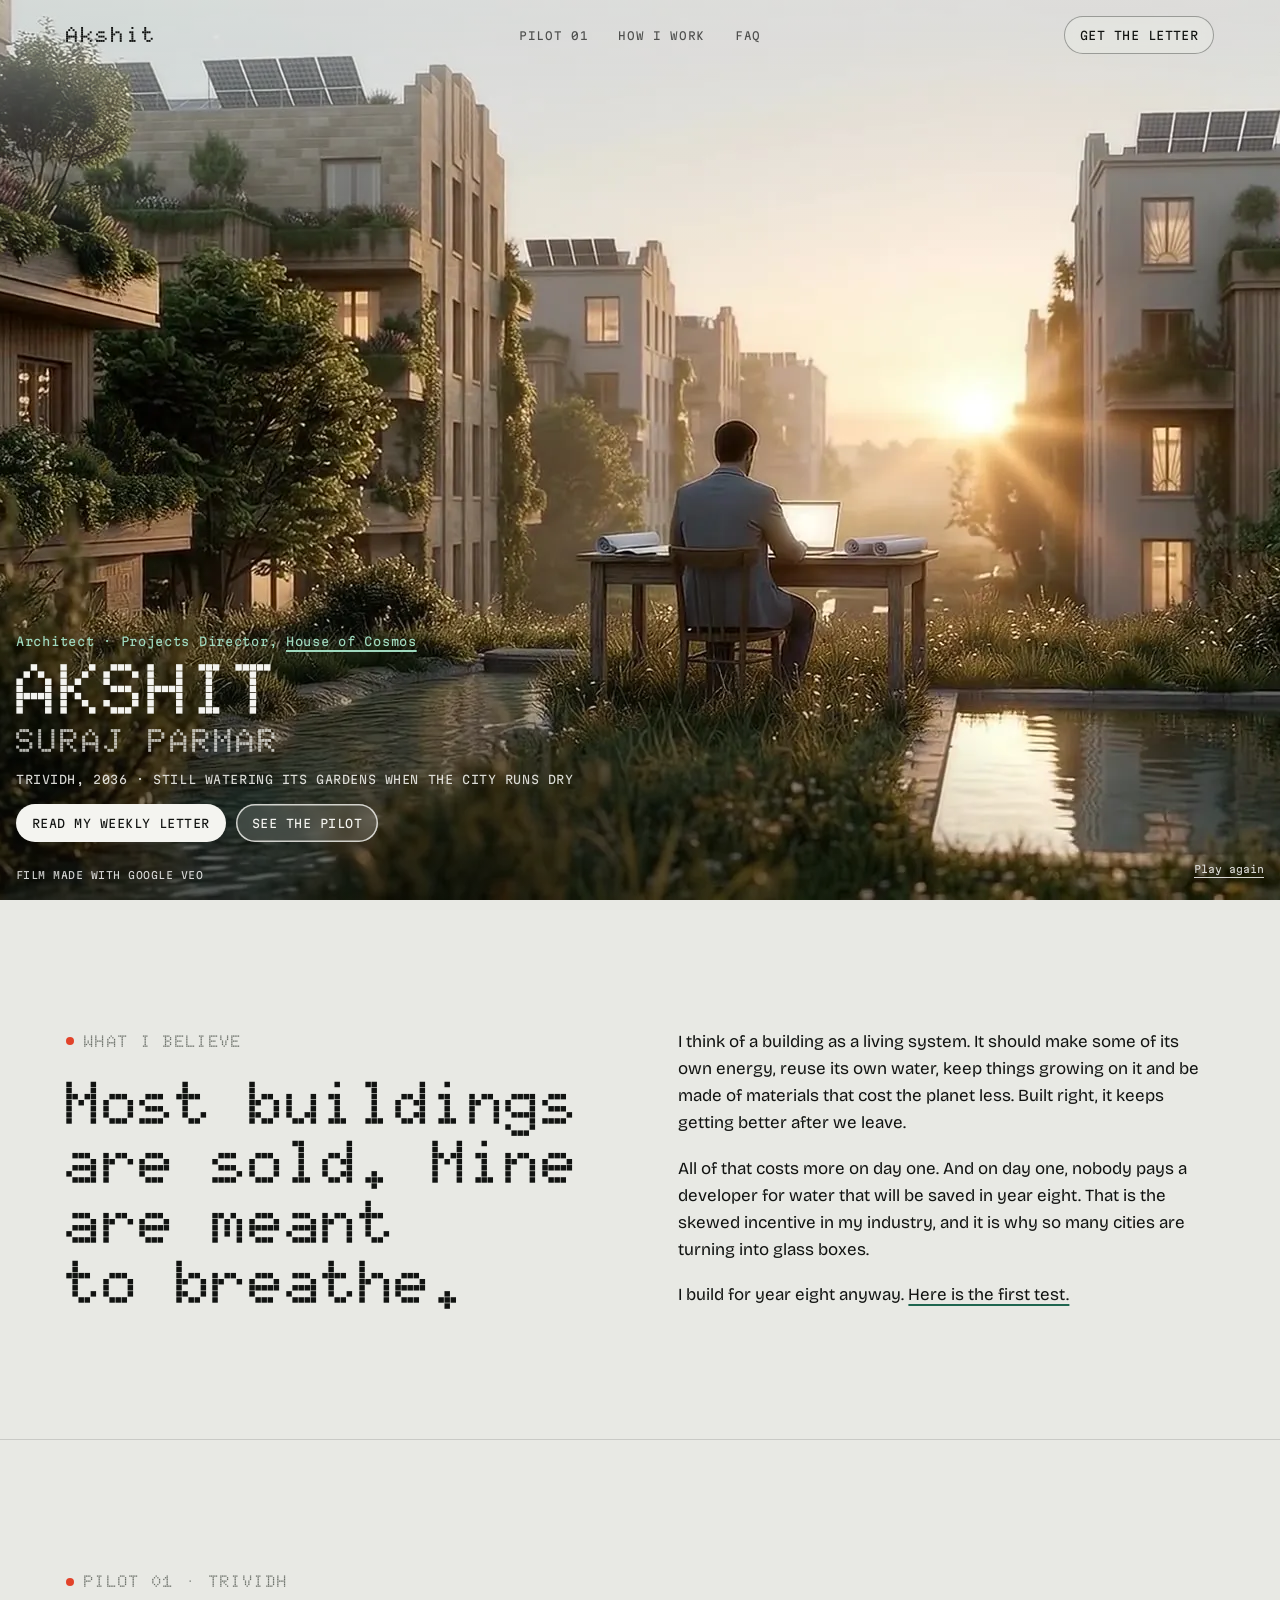
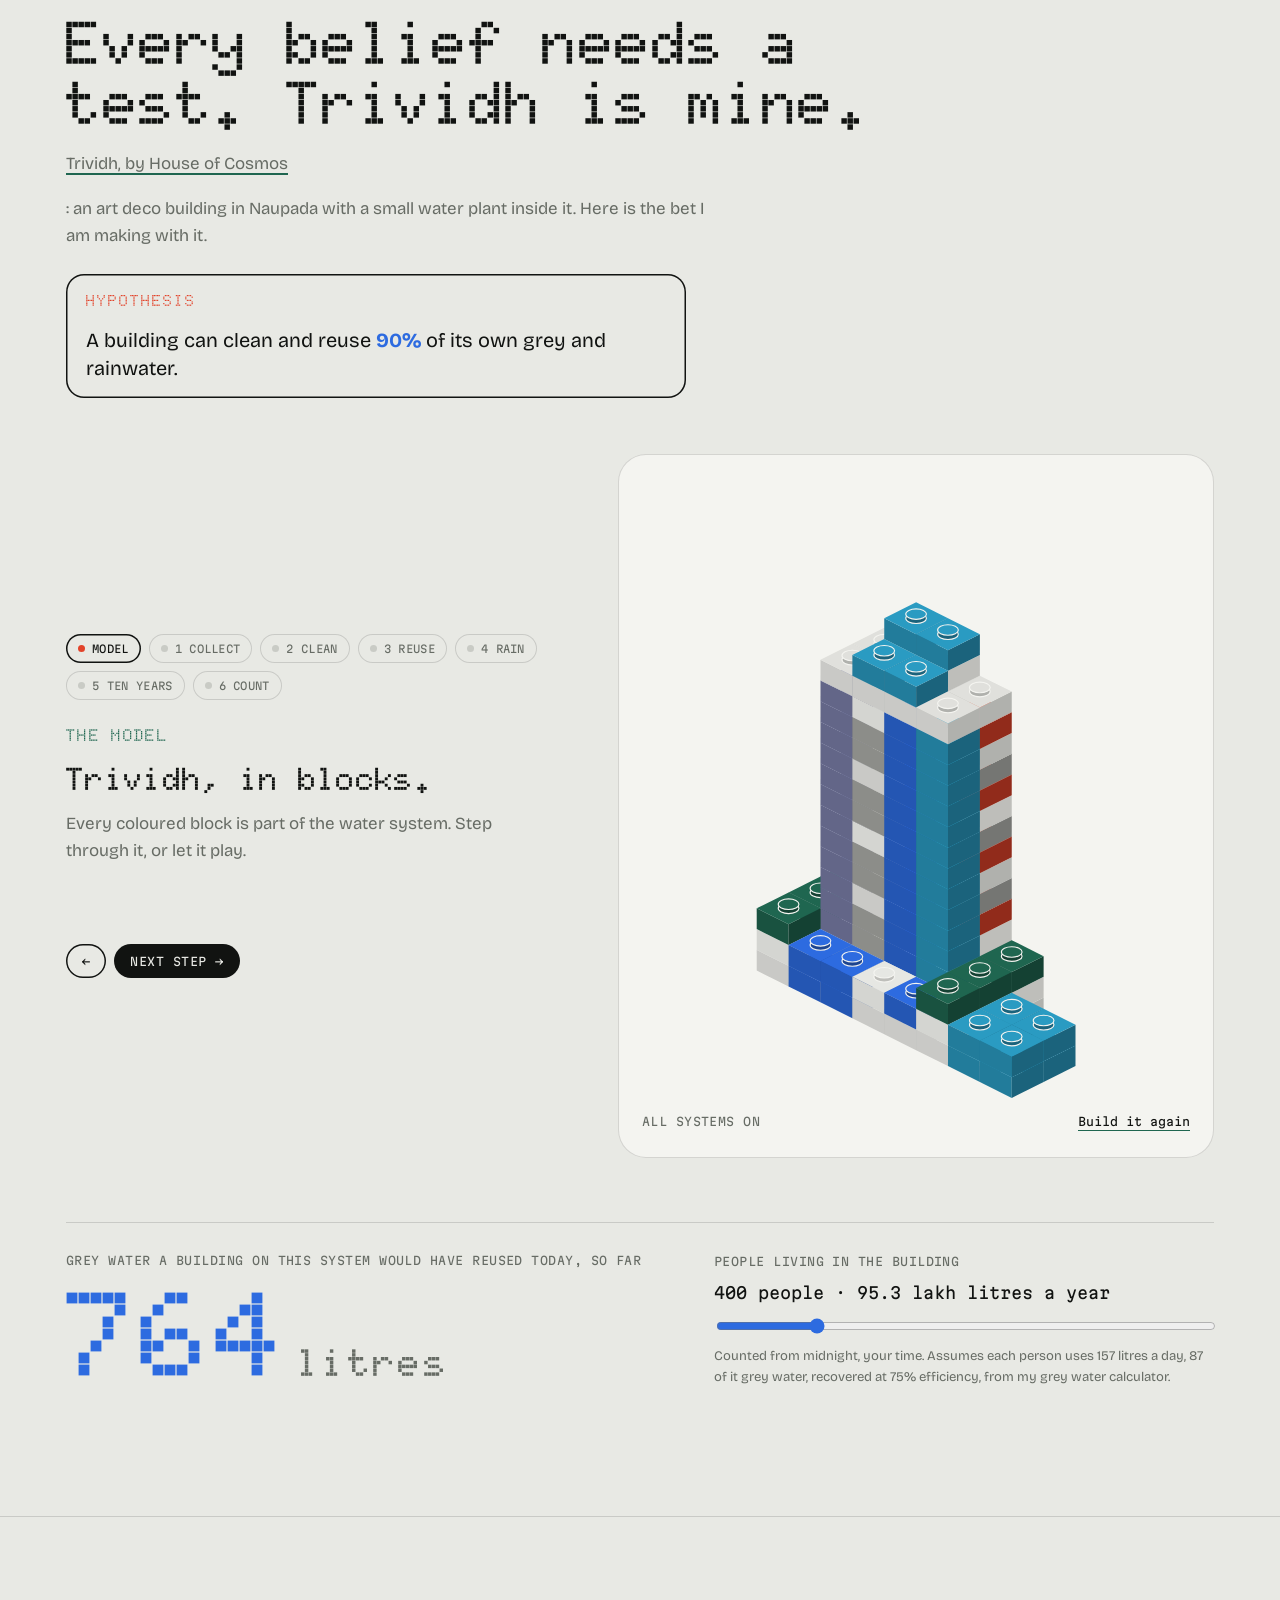
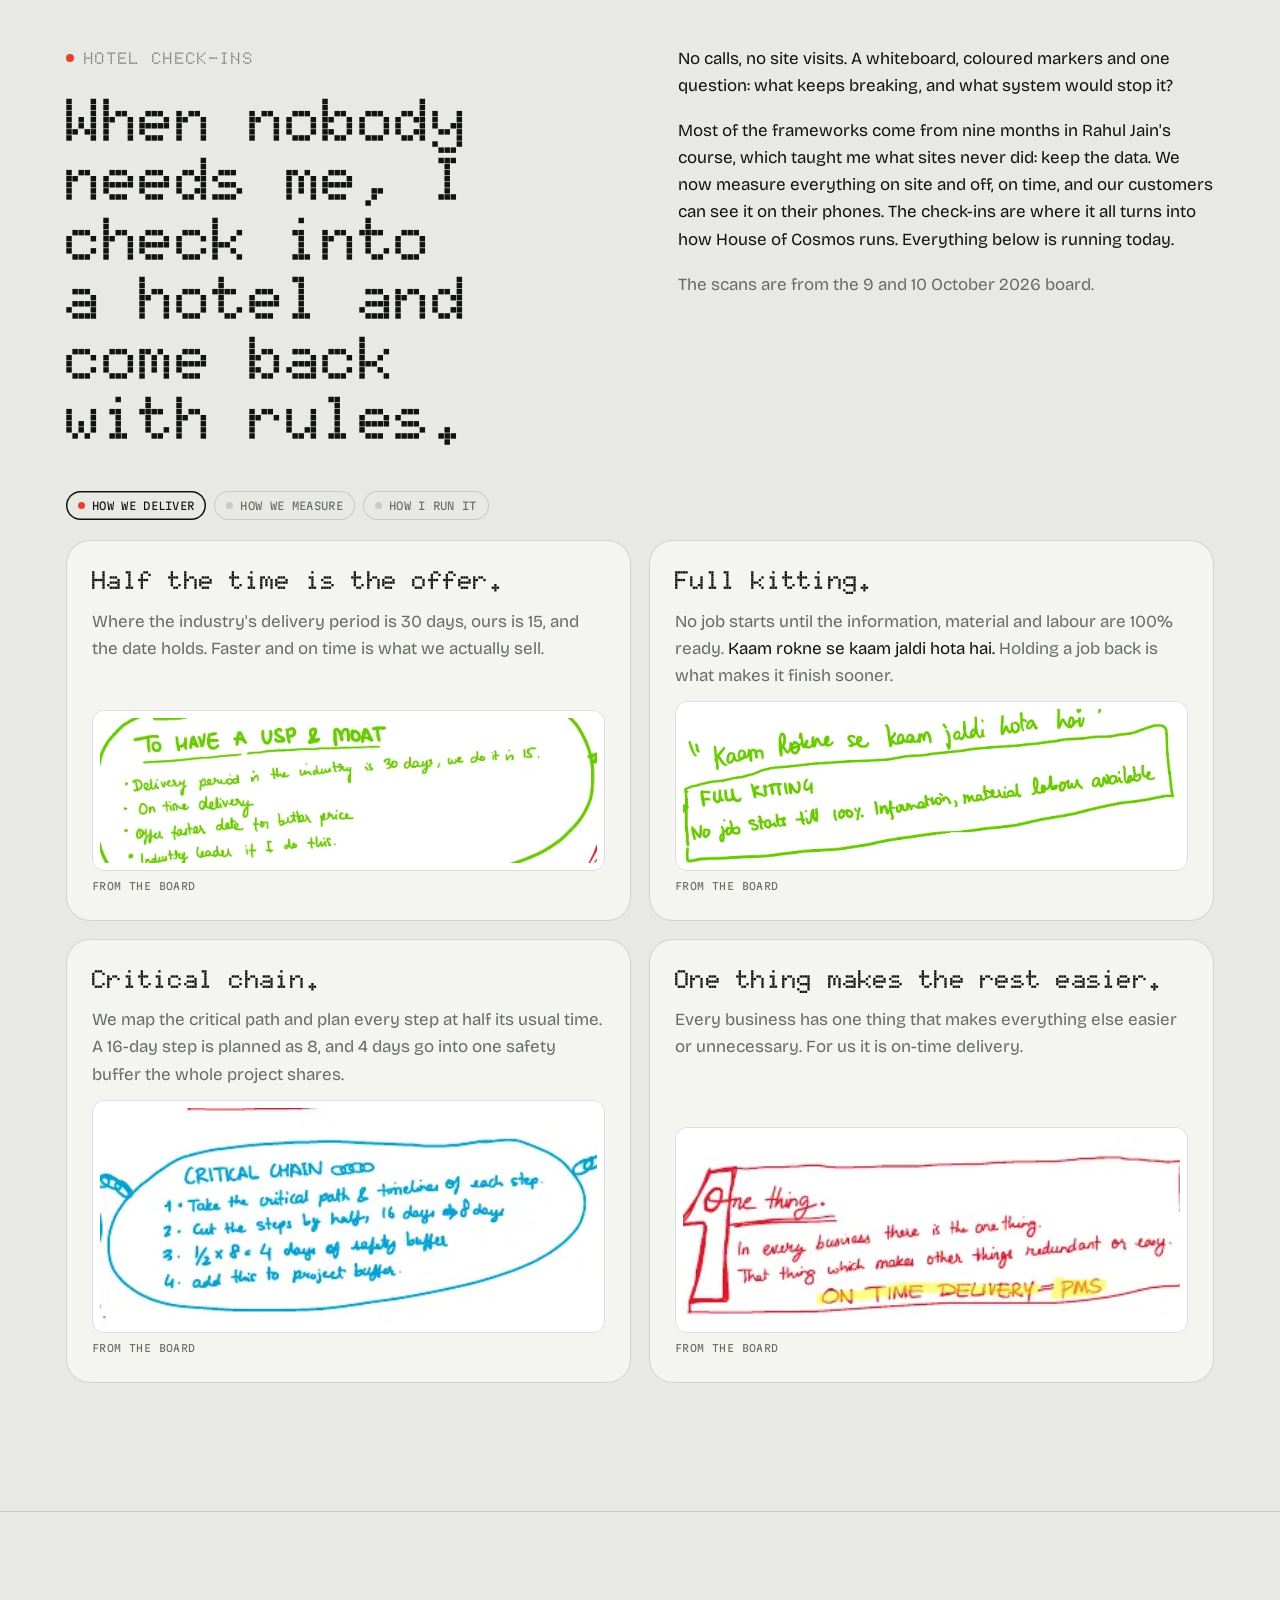
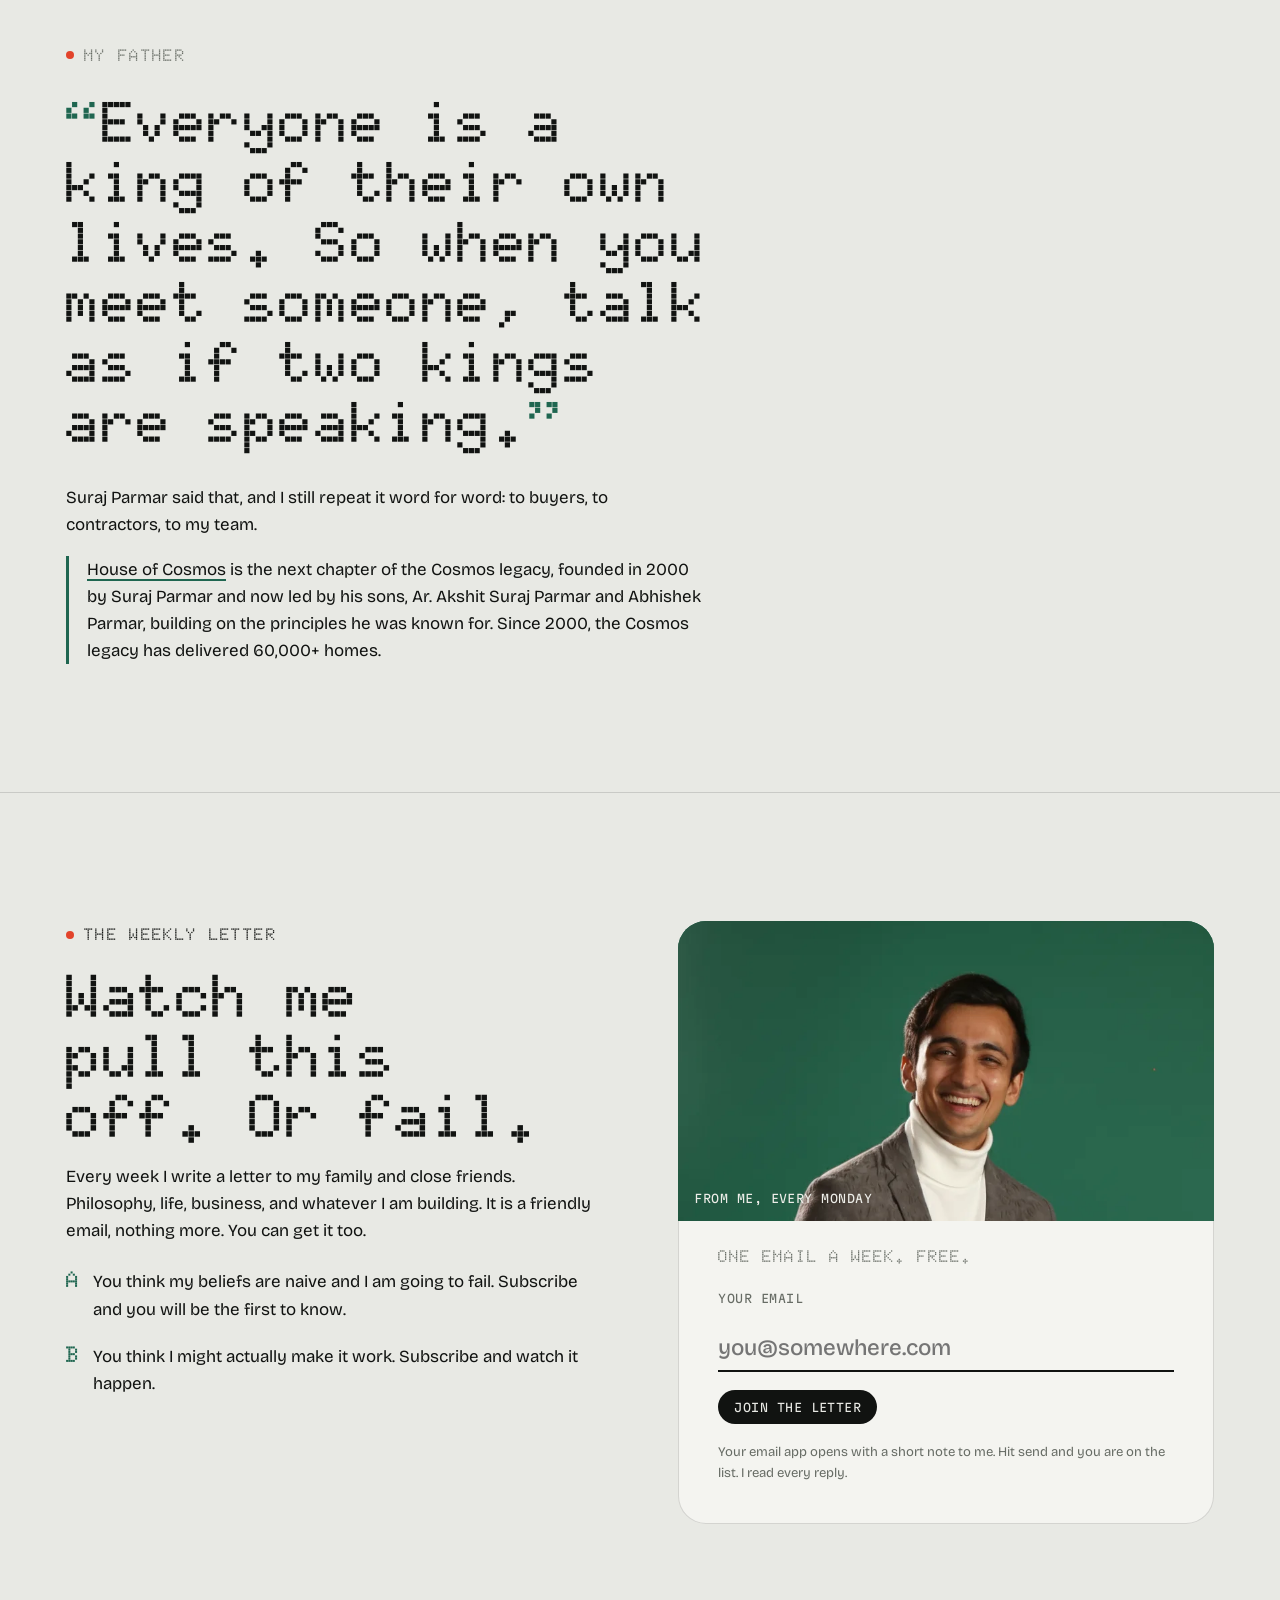
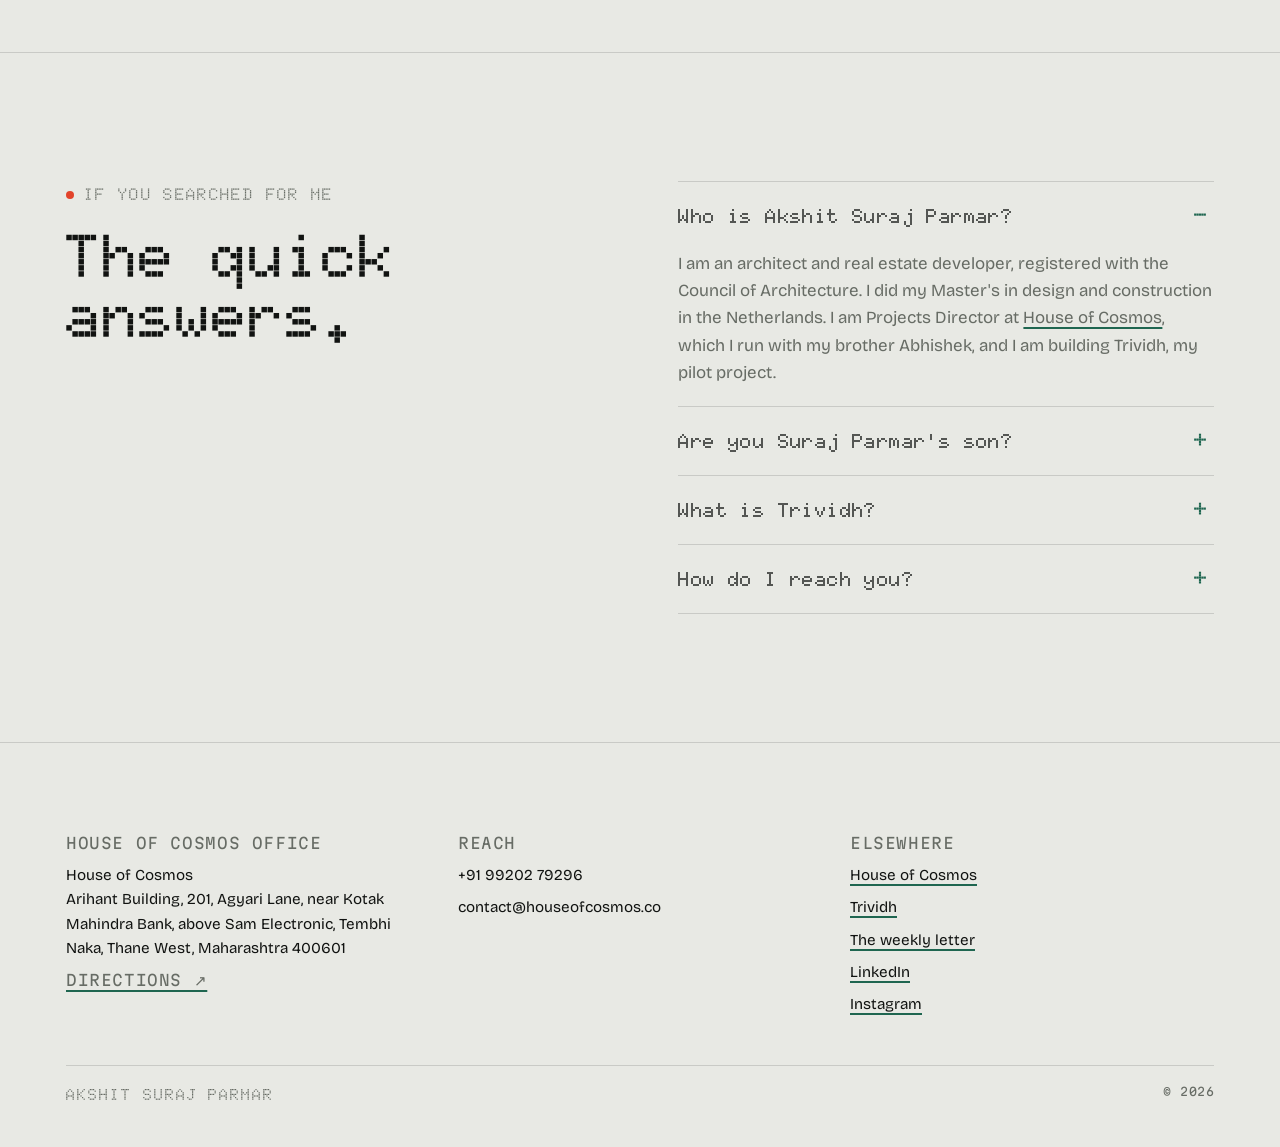
==== commit 9d9bf0fa: "Trividh model: back to the Lego block model (reverts 27f6bfd) Co-Authored-By: Claude Opus 5.5 <norep" ====
--- a/index.html
+++ b/index.html
@@ -210,7 +210,7 @@
 @media (max-width:860px){.split{grid-template-columns:minmax(0,1fr)}}
 .head{display:flex;flex-direction:column;gap:18px;margin-bottom:clamp(28px,4vw,48px)}
 
-/* pilot: Trividh as a hidden-line axonometric, stepped with chips */
+/* pilot: Trividh as an isometric block model, stepped with chips */
 .pilot{padding-block:clamp(64px,10vw,128px);border-bottom:1px solid var(--line)}
 .hyp{display:flex;gap:14px;align-items:baseline;flex-wrap:wrap;margin-top:6px;padding:16px 20px;border-radius:18px;box-shadow:inset 0 0 0 1.5px var(--ink);max-width:620px;font-size:clamp(1.05rem,2vw,1.25rem);line-height:1.4}
 .hyp .dot{color:var(--signal);font-size:1rem}
@@ -233,29 +233,22 @@
 .model svg{width:100%;height:auto;max-height:620px;display:block}
 .model .foot2{display:flex;justify-content:space-between;align-items:center;gap:12px;flex-wrap:wrap;color:var(--dim)}
 .model .foot2 button{font:inherit;color:var(--ink);background:none;border:0;text-decoration:underline;text-underline-offset:4px;text-decoration-color:var(--green);cursor:pointer;padding:4px 0}
-/* hidden-line axonometric: lines = the building, glyph dots = the water */
-.fc .e{fill:none;stroke:var(--ink);stroke-width:1.25;stroke-linecap:round;vector-effect:non-scaling-stroke}
-.fc .fl{fill:none;stroke:color-mix(in srgb,var(--ink) 20%,transparent);stroke-width:.75;vector-effect:non-scaling-stroke}
-.gd{fill:color-mix(in srgb,var(--ink) 12%,var(--raised));transform-box:fill-box;transform-origin:center;transition:fill .35s,transform .35s,opacity .2s}
-.gd.lit{fill:var(--c)}
-.gd.pulse{fill:var(--signal);transform:scale(1.3)}
-.gd.hid{opacity:0;transition:none}
+.br{--t:color-mix(in srgb,var(--ink) 9%,var(--raised));--l:color-mix(in srgb,var(--ink) 19%,var(--raised));--r:color-mix(in srgb,var(--ink) 30%,var(--raised));transition:transform .45s cubic-bezier(.3,1.4,.5,1),opacity .35s}
+.br.alt{--t:color-mix(in srgb,var(--ink) 6%,var(--raised));--l:color-mix(in srgb,var(--ink) 14%,var(--raised));--r:color-mix(in srgb,var(--ink) 24%,var(--raised))}
+.br path,.br ellipse{stroke:var(--raised);stroke-width:.7;stroke-linejoin:round;transition:fill .4s}
+.br .t,.br .stud{fill:var(--t)} .br .l{fill:var(--l)} .br .r,.br .studside{fill:var(--r)}
+.br.r-glass{--t:color-mix(in srgb,var(--ink) 30%,var(--raised));--l:color-mix(in srgb,var(--ink) 46%,var(--raised));--r:color-mix(in srgb,var(--ink) 56%,var(--raised))}
 .r-grey{--c:var(--greyw)} .r-tank,.r-reuse,.r-wash{--c:var(--water)} .r-garden{--c:var(--green)} .r-rain{--c:var(--rain)} .r-nest{--c:var(--signal)}
-.scan{stroke:var(--signal);stroke-width:1.5;vector-effect:non-scaling-stroke;opacity:0}
-.co{opacity:0;transition:opacity .45s}
-.co.on{opacity:1}
-.co line,.co polyline{fill:none;stroke:var(--ink);stroke-width:.8;vector-effect:non-scaling-stroke}
-.co circle{fill:var(--ink)}
-.co text{font-family:var(--f-mono);font-size:6.4px;letter-spacing:.04em;fill:var(--ink);text-transform:uppercase}
-.co text.s{fill:var(--dim);font-size:5.4px}
-@media (max-width:620px){.co{display:none}}
+.br.lit{--t:var(--c);--l:color-mix(in srgb,var(--c) 80%,#000);--r:color-mix(in srgb,var(--c) 64%,#000)}
+.br.lit.pulse{--t:color-mix(in srgb,var(--c) 55%,#fff);--l:color-mix(in srgb,var(--c) 85%,#fff);transform:translateY(-3px)}
+.br.out{transform:translateY(-70px);opacity:0;transition:none}
 .bird{fill:var(--ink);opacity:0;transition:opacity .4s}
 .show-birds .bird{opacity:1;animation:bob 1.2s ease-in-out infinite alternate}
-@keyframes bob{to{transform:translateY(-2.5px)}}
+@keyframes bob{to{transform:translateY(-3px)}}
 .rd{fill:var(--rain);opacity:0}
 .show-rain .rd{animation:fall 1.1s linear infinite}
-@keyframes fall{0%{opacity:0;transform:translateY(-10px)}20%{opacity:1}100%{opacity:0;transform:translateY(50px)}}
-@media (prefers-reduced-motion: reduce){.show-birds .bird{animation:none}.show-rain .rd{animation:none;opacity:1}.gd{transition:none}}
+@keyframes fall{0%{opacity:0;transform:translateY(-10px)}20%{opacity:1}100%{opacity:0;transform:translateY(55px)}}
+@media (prefers-reduced-motion: reduce){.show-birds .bird{animation:none}.show-rain .rd{animation:none;opacity:1}.br{transition:none}}
 
 /* water counter */
 .meter{display:grid;grid-template-columns:minmax(0,1.2fr) minmax(0,1fr);gap:clamp(20px,4vw,48px);align-items:end;margin-top:clamp(36px,6vw,64px);padding-top:28px;border-top:1px solid var(--line)}
@@ -389,7 +382,7 @@
         </div>
       </div>
       <figure class="model" style="margin:0">
-        <svg id="model" role="img" aria-label="Line drawing of Trividh: a podium with a tower and stepped crown. Coloured dots show the grey water line, the treatment tank, the reuse line to toilets, gardens and washing, a separate rainwater pipe and tank, and nests on the side wall."></svg>
+        <svg id="model" role="img" aria-label="Block model of Trividh. A podium with a tower and stepped crown. Coloured blocks show the grey water line, the treatment tank, the reuse line to toilets, gardens and washing, a separate rainwater pipe and tank, and nests on the side wall."></svg>
         <figcaption class="foot2 mono"><span id="stepOf">Step 0 of 6</span><button type="button" id="rebuild">Build it again</button></figcaption>
       </figure>
     </div>
@@ -590,16 +583,14 @@
   document.getElementById('replay').addEventListener('click',function(){ reduce=false; play(); });
   play();
 
-  /* pilot: hidden-line axonometric. Lines = the building, glyph dots = what it does with water */
+  /* pilot: block model */
   var NS='http://www.w3.org/2000/svg', svg=document.getElementById('model');
   var CW=20, CH=10, HH=13;
   function P(x,y,z){return [(x-y)*CW,(x+y)*CH-z*HH];}
-  function f1(n){return Math.round(n*10)/10;}
-  function pts(a){return a.map(function(p){return f1(p[0])+','+f1(p[1]);}).join(' ');}
+  function pts(a){return a.map(function(p){return p[0].toFixed(1)+','+p[1].toFixed(1);}).join(' ');}
   function el(tag,at,par){var e=document.createElementNS(NS,tag);for(var k in at)e.setAttribute(k,at[k]);(par||svg).appendChild(e);return e;}
   var B={}, list=[];
-  function K(x,y,z){return x+','+y+','+z;}
-  function add(x,y,z,role){var k=K(x,y,z); if(B[k]){B[k].role=role;return;} B[k]={x:x,y:y,z:z,role:role||'n'}; list.push(B[k]);}
+  function add(x,y,z,role){var k=x+','+y+','+z; if(B[k]){B[k].role=role;return;} B[k]={x:x,y:y,z:z,role:role||'n'}; list.push(B[k]);}
   var x,y,z;
   for(x=0;x<=5;x++)for(y=0;y<=2;y++)for(z=0;z<=1;z++)add(x,y,z);
   for(x=1;x<=4;x++)for(y=0;y<=1;y++)for(z=2;z<=13;z++)add(x,y,z);
@@ -612,84 +603,30 @@
   for(x=6;x<=7;x++)for(y=1;y<=2;y++)for(z=0;z<=1;z++)add(x,y,z,'rain');
   for(z=2;z<=13;z++){if(z%3!==1)add(2,1,z,'glass');if(z%3===2)add(4,0,z,'glass');}
   [4,7,10,13].forEach(function(z){add(4,0,z,'nest');});
-  var SYS={grey:1,tank:1,reuse:1,wash:1,garden:1,rain:1,nest:1};
-  function solid(x,y,z){return !!B[K(x,y,z)];}
-  function exposed(x,y,z,f){return f==='t'?!solid(x,y,z+1):f==='l'?!solid(x,y+1,z):!solid(x+1,y,z);}
-  function quad(x,y,z,f){
-    if(f==='t') return [[x,y,z+1],[x+1,y,z+1],[x+1,y+1,z+1],[x,y+1,z+1]];
-    if(f==='l') return [[x,y+1,z],[x+1,y+1,z],[x+1,y+1,z+1],[x,y+1,z+1]];
-    return [[x+1,y,z],[x+1,y+1,z],[x+1,y+1,z+1],[x+1,y,z+1]];
-  }
-  function nb(x,y,z,f,i){
-    if(f==='t') return [[x,y-1,z],[x+1,y,z],[x,y+1,z],[x-1,y,z]][i];
-    if(f==='l') return [[x,y,z-1],[x+1,y,z],[x,y,z+1],[x-1,y,z]][i];
-    return [[x,y,z-1],[x,y+1,z],[x,y,z+1],[x,y-1,z]][i];
-  }
-  var TONE={t:'#FCFCF9',l:'#EEEFEA',r:'#E2E3DC'};
-  var faces=[];
-  list.forEach(function(b){['l','r','t'].forEach(function(f){if(exposed(b.x,b.y,b.z,f))faces.push({b:b,f:f});});});
-  faces.sort(function(a,c){return (a.b.x+a.b.y+a.b.z)-(c.b.x+c.b.y+c.b.z)||(a.f==='t')-(c.f==='t');});
-  var defs=el('defs',{}), clip=el('clipPath',{id:'drawclip'},defs), clipR=el('rect',{x:-999,y:-999,width:3000,height:3000},clip);
-  var bld=el('g',{'class':'bld','clip-path':'url(#drawclip)'}), dotsG=el('g',{'class':'dots'});
-  var minX=1e9,maxX=-1e9,minY=1e9,maxY=-1e9, dots=[];
-  faces.forEach(function(F){
-    var b=F.b, q=quad(b.x,b.y,b.z,F.f), p=q.map(function(v){return P(v[0],v[1],v[2]);});
-    var g=el('g',{'class':'fc'},bld);
-    el('polygon',{points:pts(p),fill:TONE[F.f],stroke:TONE[F.f],'stroke-width':.6,'stroke-linejoin':'round'},g);
-    var d='', fl='';
-    for(var i=0;i<4;i++){
-      var n=nb(b.x,b.y,b.z,F.f,i), a=p[i], c=p[(i+1)%4], seg='M'+f1(a[0])+' '+f1(a[1])+'L'+f1(c[0])+' '+f1(c[1]);
-      var internal=solid(n[0],n[1],n[2])&&exposed(n[0],n[1],n[2],F.f);
-      if(!internal) d+=seg; else if(F.f!=='t'&&i===2&&b.z%3===1&&b.z>1) fl+=seg;
-    }
-    if(b.role==='glass'&&F.f!=='t'){ /* art deco slot window */
-      var L=function(u,v){return [p[0][0]+(p[1][0]-p[0][0])*u+(p[3][0]-p[0][0])*v, p[0][1]+(p[1][1]-p[0][1])*u+(p[3][1]-p[0][1])*v];};
-      var w=[L(.38,.14),L(.62,.14),L(.62,.86),L(.38,.86)];
-      fl+='M'+pts(w).replace(/ /g,'L')+'Z';
-    }
-    if(fl) el('path',{'class':'fl',d:fl},g);
-    if(d) el('path',{'class':'e',d:d},g);
-    if(SYS[b.role]){
-      var cx=(p[0][0]+p[2][0])/2, cy=(p[0][1]+p[2][1])/2;
-      var dot=el('circle',{'class':'gd r-'+b.role,cx:f1(cx),cy:f1(cy),r:F.f==='t'?2.9:3.2},dotsG);
-      dots.push({e:dot,role:b.role,z:b.z,x:b.x,cy:cy});
-    }
-    p.forEach(function(v){minX=Math.min(minX,v[0]);maxX=Math.max(maxX,v[0]);minY=Math.min(minY,v[1]);maxY=Math.max(maxY,v[1]);});
+  list.sort(function(a,b){return (a.x+a.y)-(b.x+b.y)||a.z-b.z;});
+  var minX=1e9,maxX=-1e9,minY=1e9,maxY=-1e9;
+  list.forEach(function(b){
+    var g=el('g',{'class':'br r-'+b.role+(b.z%2?' alt':'')});
+    b.g=g;
+    var X=b.x,Y=b.y,Z=b.z;
+    el('polygon',{'class':'l',points:pts([P(X,Y+1,Z),P(X+1,Y+1,Z),P(X+1,Y+1,Z+1),P(X,Y+1,Z+1)])},g);
+    el('polygon',{'class':'r',points:pts([P(X+1,Y,Z),P(X+1,Y+1,Z),P(X+1,Y+1,Z+1),P(X+1,Y,Z+1)])},g);
+    el('polygon',{'class':'t',points:pts([P(X,Y,Z+1),P(X+1,Y,Z+1),P(X+1,Y+1,Z+1),P(X,Y+1,Z+1)])},g);
+    if(!B[X+','+Y+','+(Z+1)]){var c=P(X+.5,Y+.5,Z+1);el('ellipse',{'class':'studside',cx:c[0],cy:c[1],rx:6.5,ry:3.3},g);el('ellipse',{'class':'stud',cx:c[0],cy:c[1]-2.6,rx:6.5,ry:3.3},g);}
+    [[X,Y,Z],[X+1,Y+1,Z+1],[X+1,Y,Z],[X,Y+1,Z+1]].forEach(function(q){var p=P(q[0],q[1],q[2]);minX=Math.min(minX,p[0]);maxX=Math.max(maxX,p[0]);minY=Math.min(minY,p[1]-6);maxY=Math.max(maxY,p[1]);});
   });
-  /* ground line */
-  var g0=P(-1.2,3.6,0), g1=P(8.8,3.6,0);
+  ['polygon'].forEach(function(){});
+  [].forEach.call(svg.querySelectorAll('polygon'),function(p){p.setAttribute('stroke-linejoin','round');});
   var birds=el('g',{'class':'birds'});
-  [4,7,10,13].forEach(function(z,i){var p=P(5,0.5,z+0.95);el('circle',{'class':'bird',cx:f1(p[0]+5),cy:f1(p[1]),r:2.1},birds);el('circle',{'class':'bird',cx:f1(p[0]+11),cy:f1(p[1]-3),r:1.7},birds).style.animationDelay='.3s';});
+  [4,7,10,13].forEach(function(z,i){var p=P(5.25,0.5,z+0.9);el('circle',{'class':'bird',cx:p[0]+(i%2)*4,cy:p[1],r:2.4},birds);el('circle',{'class':'bird',cx:p[0]+8+(i%2)*4,cy:p[1]-3,r:2},birds);});
   var rain=el('g',{'class':'rain'});
-  for(var i=0;i<14;i++){var p=P(1.7+(i%5)*0.7,0.2+Math.floor(i/5)*0.6,20.5+(i%3)*0.9);var rd=el('circle',{'class':'rd',cx:f1(p[0]),cy:f1(p[1]),r:1.7},rain);rd.style.animationDelay=(i*0.11)+'s';}
-  /* callouts: one per step, drawn like notes on a drawing */
-  var COL=maxX+12, COR=minX-12;
-  function callout(at,side,ty,t1,t2){
-    var a=P(at[0],at[1],at[2]), g=el('g',{'class':'co'}), ex=side>0?COL:COR;
-    el('circle',{cx:f1(a[0]),cy:f1(a[1]),r:1.7},g);
-    el('polyline',{points:pts([a,[a[0]+(ty-a[1])*-0.0+ (side>0?10:-10),ty],[ex,ty]])},g);
-    var anchor=side>0?'start':'end', tx=ex+(side>0?4:-4);
-    el('text',{x:f1(tx),y:f1(ty+2),'text-anchor':anchor},g).textContent=t1;
-    if(t2) el('text',{'class':'s',x:f1(tx),y:f1(ty+10),'text-anchor':anchor},g).textContent=t2;
-    return g;
-  }
-  var CO={
-    1:callout([1,2,8.5],-1,P(1,2,8.5)[1],'Grey water','Showers + sinks'),
-    2:callout([1.5,3,1],-1,P(1.5,3,1)[1]+6,'Treatment','On site'),
-    3:callout([3.5,2,9],1,P(3.5,2,9)[1]-30,'Reuse riser','Flush · garden · wash'),
-    4:callout([7,3,1],1,P(7,3,1)[1]-4,'Rain tank','For dry months'),
-    5:callout([5,0.5,10.5],1,P(5,0.5,10.5)[1],'Nests × 4','Blank side wall')
-  };
-  var scan=el('line',{'class':'scan',x1:f1(minX-6),x2:f1(maxX+6),y1:0,y2:0});
-  var top=P(3,0,23.5)[1]; minY=Math.min(minY,top);
-  function fitVB(){var wide=svg.clientWidth>520, pad=wide?92:10;
-    svg.setAttribute('viewBox',f1(minX-pad)+' '+f1(minY-8)+' '+f1(maxX-minX+2*pad)+' '+f1(maxY-minY+22));}
-  fitVB(); addEventListener('resize',fitVB);
-  var floors={};
+  for(var i=0;i<12;i++){var p=P(1.6+(i%4)*0.8,0.2+Math.floor(i/4)*0.7,20+(i%3));var d=el('circle',{'class':'rd',cx:p[0],cy:p[1],r:1.8},rain);d.style.animationDelay=(i*0.13)+'s';}
+  var top=P(3,0,23)[1]; minY=Math.min(minY,top);
+  svg.setAttribute('viewBox',(minX-14)+' '+(minY-10)+' '+(maxX-minX+28)+' '+(maxY-minY+20));
 
   var ALL=['grey','tank','reuse','wash','garden','rain','nest'];
   var STEPS=[
-    {k:'Model',n:'The model',h:'Trividh, drawn in line.',p:'The lines are the building. The dots are what it does with water. Step through it, or let it play.',on:ALL,flow:null},
+    {k:'Model',n:'The model',h:'Trividh, in blocks.',p:'Every coloured block is part of the water system. Step through it, or let it play.',on:ALL,flow:null},
     {k:'Collect',n:'01 · Collect',h:'Nothing goes straight down the drain.',p:'Water from every shower and sink in the building is collected, instead of being sent away with the sewage.',on:['grey'],flow:['grey',-1]},
     {k:'Clean',n:'02 · Clean',h:'It gets cleaned right here.',p:'Trividh treats its own grey water on site. No tanker, and no pipeline from somewhere else.',on:['tank'],flow:null},
     {k:'Reuse',n:'03 · Reuse',h:'Then it goes back up to work again.',p:'The cleaned water flushes the toilets, waters the gardens and does the washing. The same litre gets used twice.',on:['tank','reuse','wash','garden'],flow:['reuse',1]},
@@ -704,35 +641,21 @@
     [].forEach.call(nav.children,function(b,k){b.setAttribute('aria-pressed',String(k===cur));});
     cap.innerHTML='<p class="n">'+s.n+'</p><h3>'+s.h+'</h3><p>'+s.p+'</p>'+(s.extra||'');
     stepOf.textContent=cur?('Step '+cur+' of 6 · '+s.k):'All systems on';
-    dots.forEach(function(d){d.e.classList.toggle('lit',s.on.indexOf(d.role)>-1);d.e.classList.remove('pulse');});
-    for(var c in CO) CO[c].classList.toggle('on',+c===cur);
+    list.forEach(function(b){b.g.classList.toggle('lit',s.on.indexOf(b.role)>-1);b.g.classList.remove('pulse');});
     svg.classList.toggle('show-birds',!!s.birds); svg.classList.toggle('show-rain',!!s.rain);
     flowList=[]; fi=0;
-    if(s.flow){var byZ={};dots.forEach(function(d){if(d.role===s.flow[0]&&d.x<6&&d.z>=2)(byZ[d.z]=byZ[d.z]||[]).push(d);});
-      flowList=Object.keys(byZ).map(Number).sort(function(a,b){return s.flow[1]>0?a-b:b-a;}).map(function(z){return byZ[z];});}
+    if(s.flow){flowList=list.filter(function(b){return b.role===s.flow[0]&&b.x<6&&b.z>=2;}).sort(function(a,b){return s.flow[1]>0?a.z-b.z:b.z-a.z;});}
     document.getElementById('next').textContent=cur===STEPS.length-1?'Start again ↺':'Next step →';
   }
-  setInterval(function(){ if(reduce||!inView||!flowList.length) return; flowList.forEach(function(row,k){var on=((k-fi+flowList.length)%flowList.length)<3;row.forEach(function(d){d.e.classList.toggle('pulse',on);});}); fi=(fi+1)%flowList.length; },150);
+  setInterval(function(){ if(reduce||!inView||!flowList.length) return; flowList.forEach(function(b,k){b.g.classList.toggle('pulse',((k-fi+flowList.length)%flowList.length)<2);}); fi=(fi+1)%flowList.length; },150);
   function stopAuto(){auto=false;clearInterval(autoT);}
   document.getElementById('next').addEventListener('click',function(){stopAuto();go(cur+1);});
   document.getElementById('prev').addEventListener('click',function(){stopAuto();go(cur-1);});
-  /* build: a red scan line draws the building bottom-up, and dots switch on as it passes */
-  var building=false;
   function build(){
-    if(reduce||building) return; building=true;
-    var y0=maxY+4, y1=minY-4, t0=null, D=1900;
-    dots.forEach(function(d){d.e.classList.add('hid');});
-    scan.style.opacity=1;
-    function fr(t){
-      if(!t0)t0=t; var k=Math.min(1,(t-t0)/D), e=1-Math.pow(1-k,2.2), y=y0+(y1-y0)*e;
-      clipR.setAttribute('y',f1(y)); clipR.setAttribute('height',f1(y0-y+60));
-      scan.setAttribute('y1',f1(y)); scan.setAttribute('y2',f1(y));
-      dots.forEach(function(d){if(d.cy>=y-2)d.e.classList.remove('hid');});
-      if(k<1) requestAnimationFrame(fr);
-      else {clipR.setAttribute('y',-999);clipR.setAttribute('height',3000);scan.style.transition='opacity .5s';scan.style.opacity=0;building=false;}
-    }
-    clipR.setAttribute('y',f1(y0)); clipR.setAttribute('height',0);
-    requestAnimationFrame(fr);
+    if(reduce) return;
+    list.forEach(function(b){b.g.classList.add('out');});
+    svg.getBoundingClientRect();
+    list.forEach(function(b,i){setTimeout(function(){b.g.classList.remove('out');},120+b.z*55+(b.x+b.y)*12);});
   }
   document.getElementById('rebuild').addEventListener('click',function(){stopAuto();go(0);build();});
   var built=false;
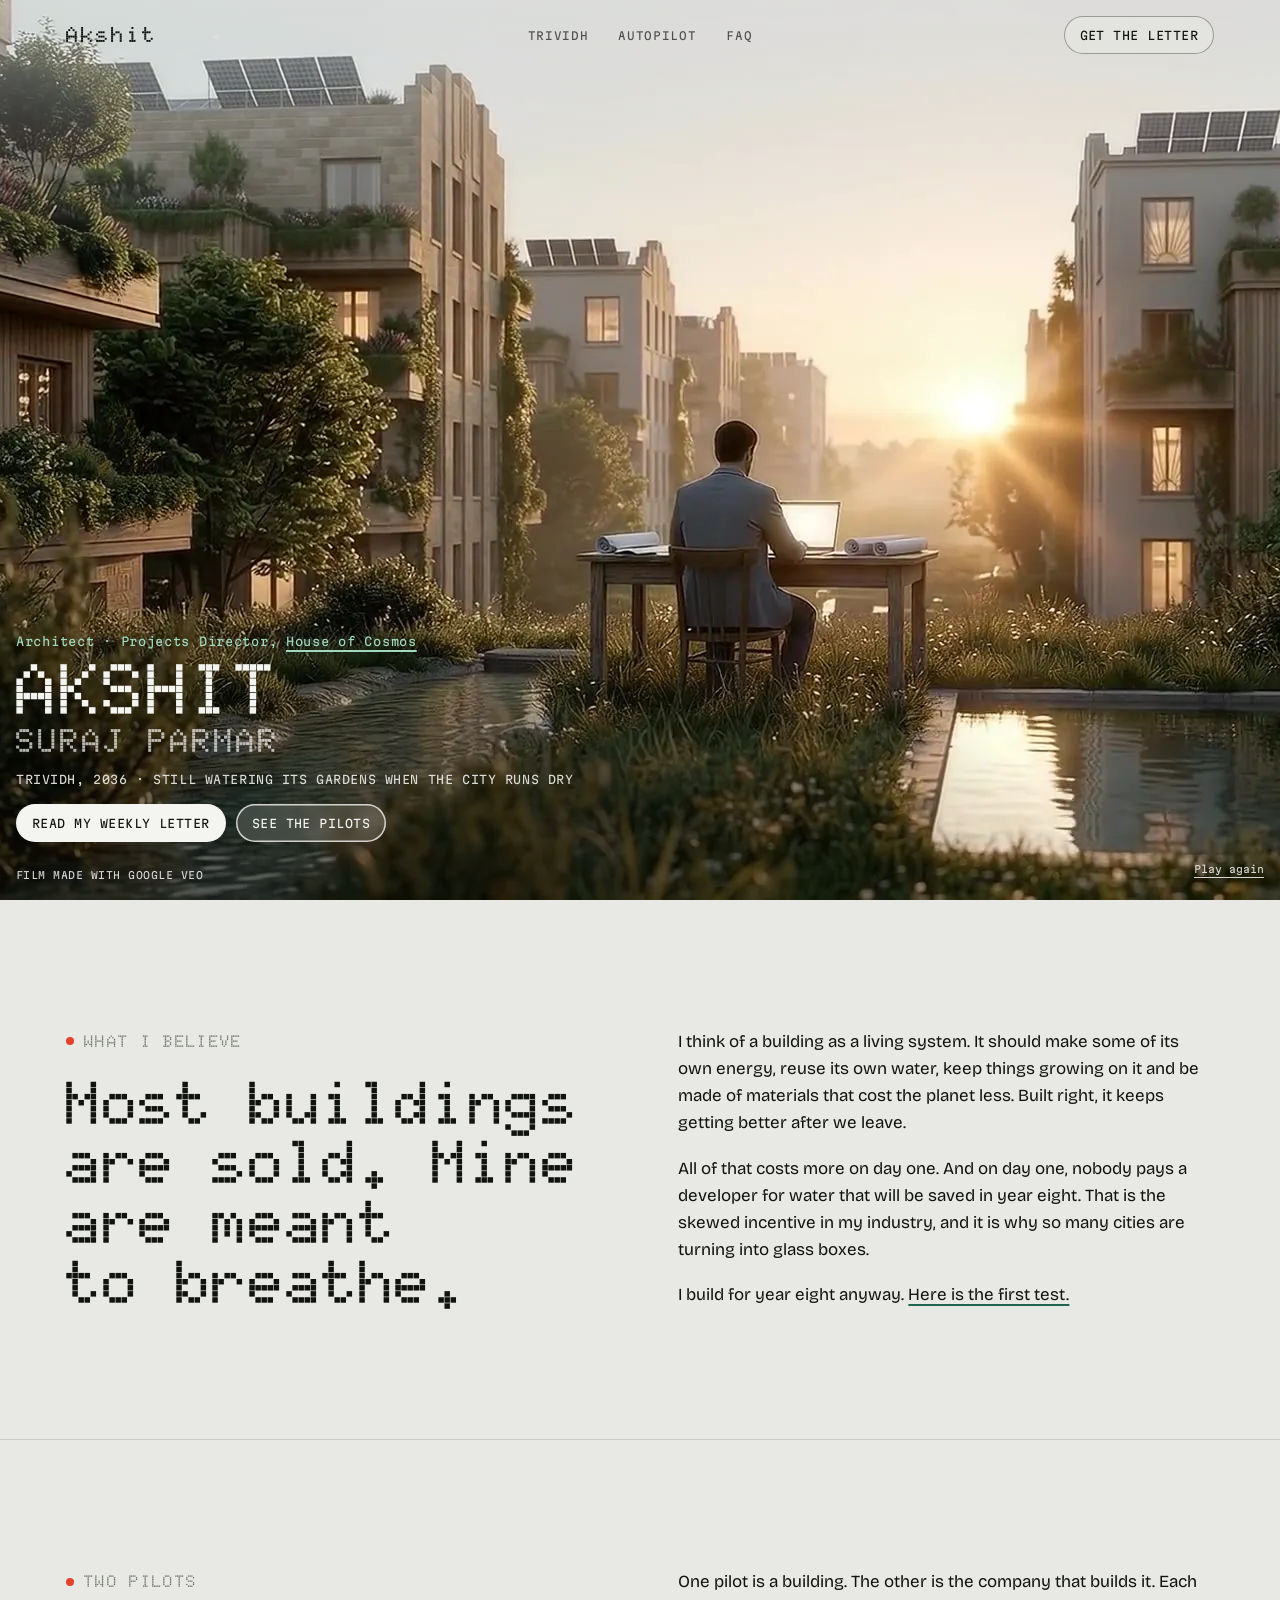
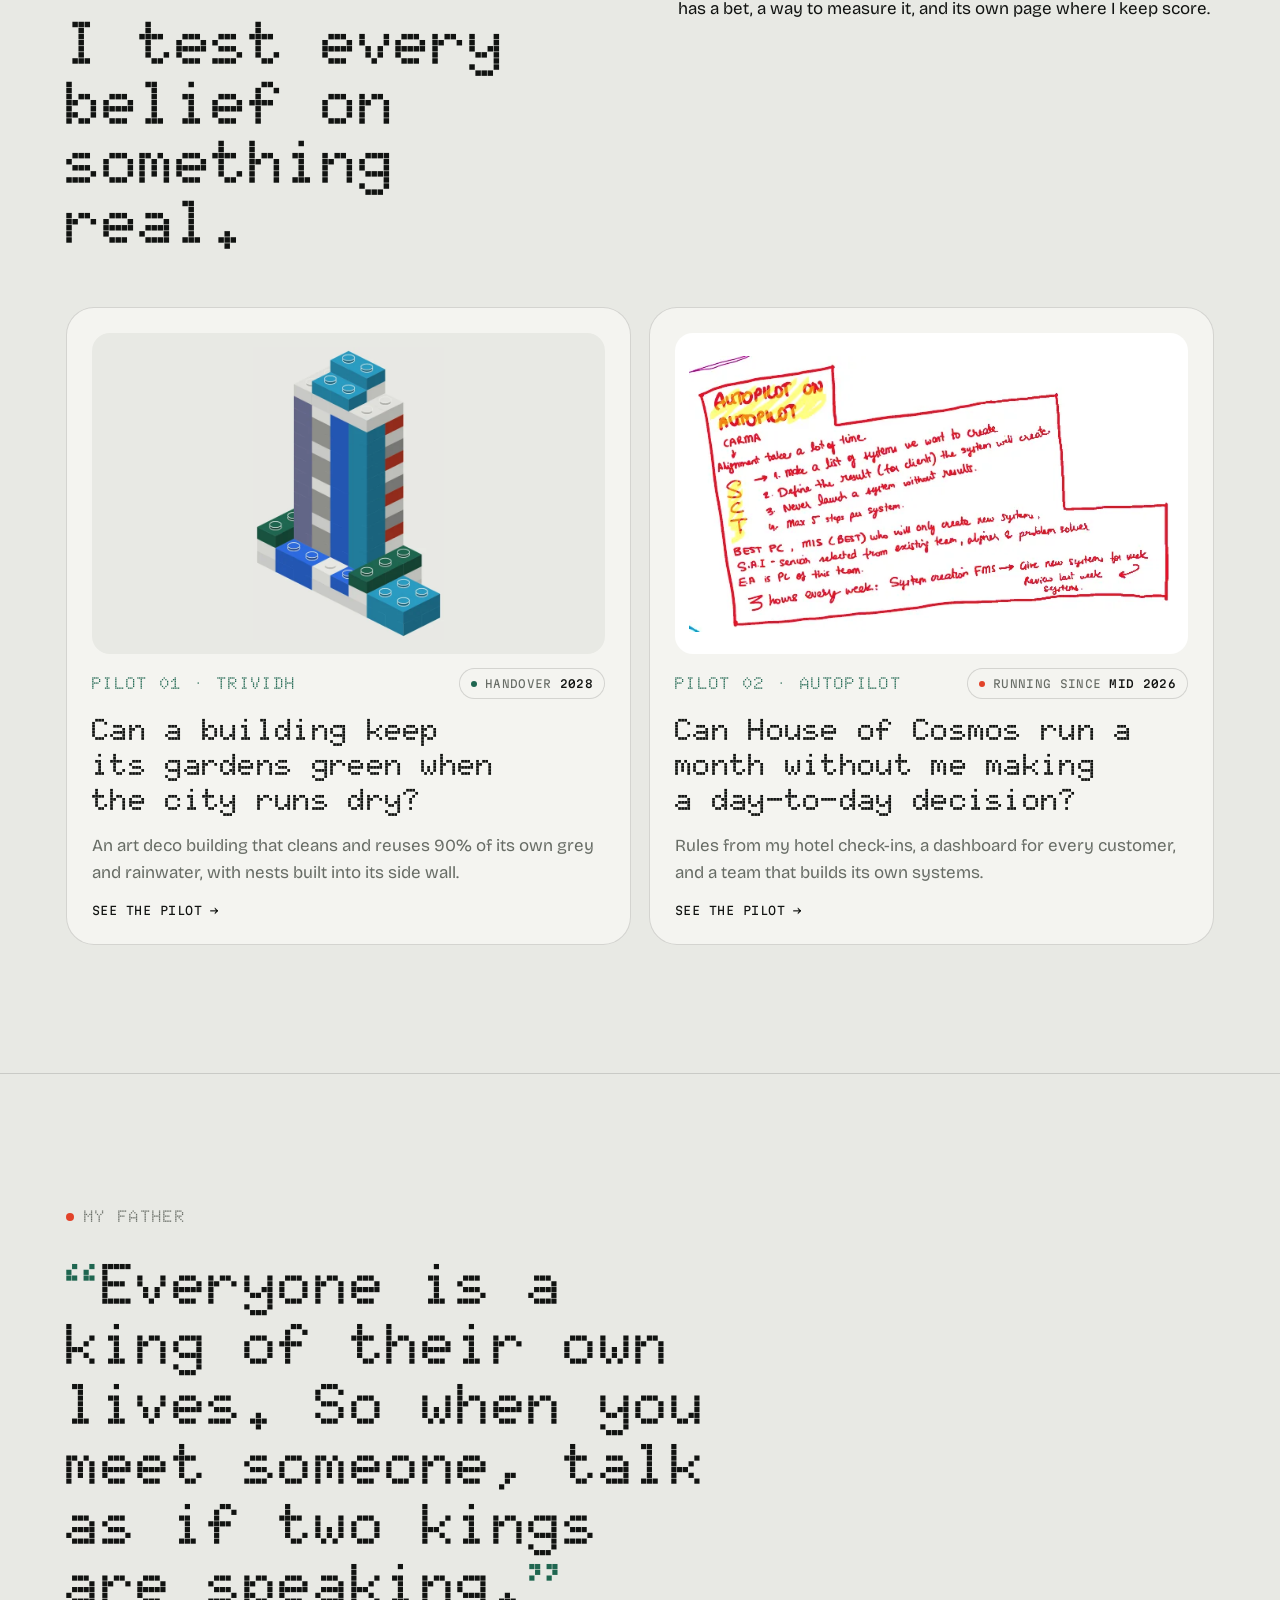
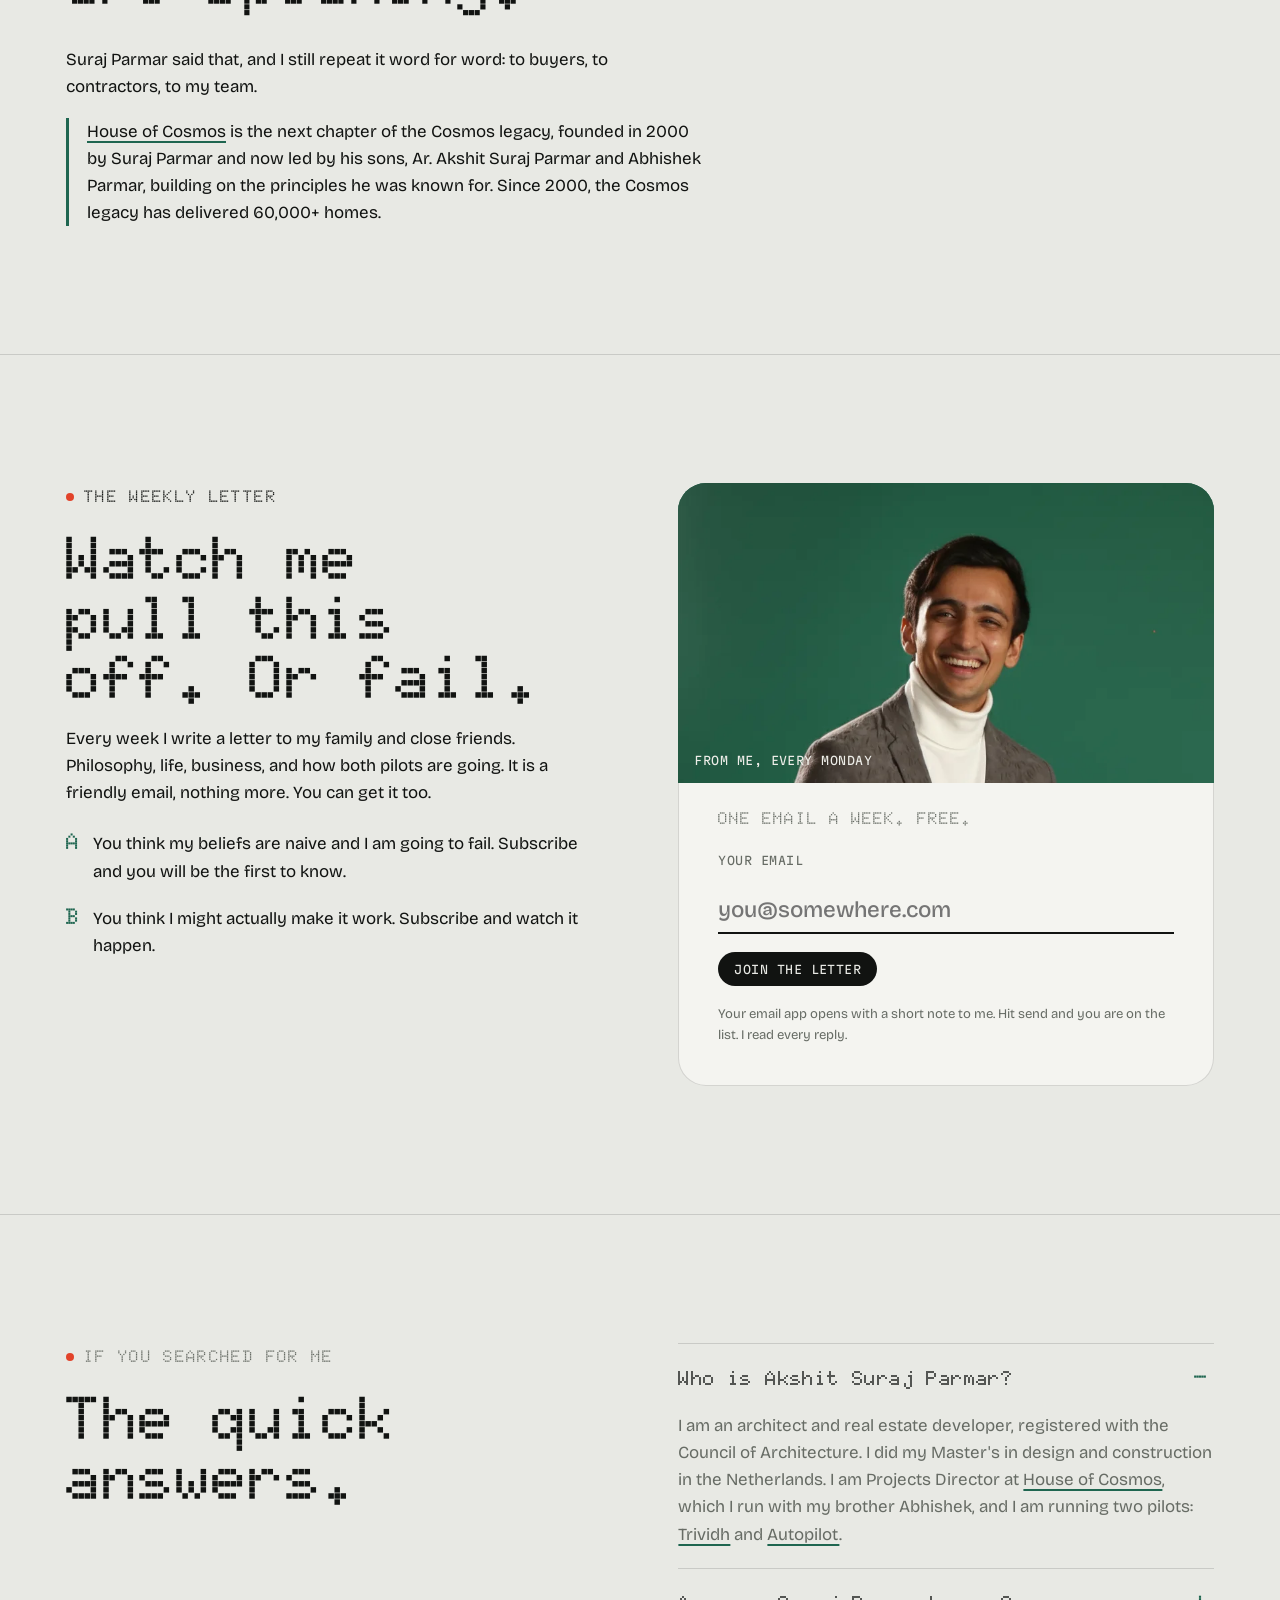
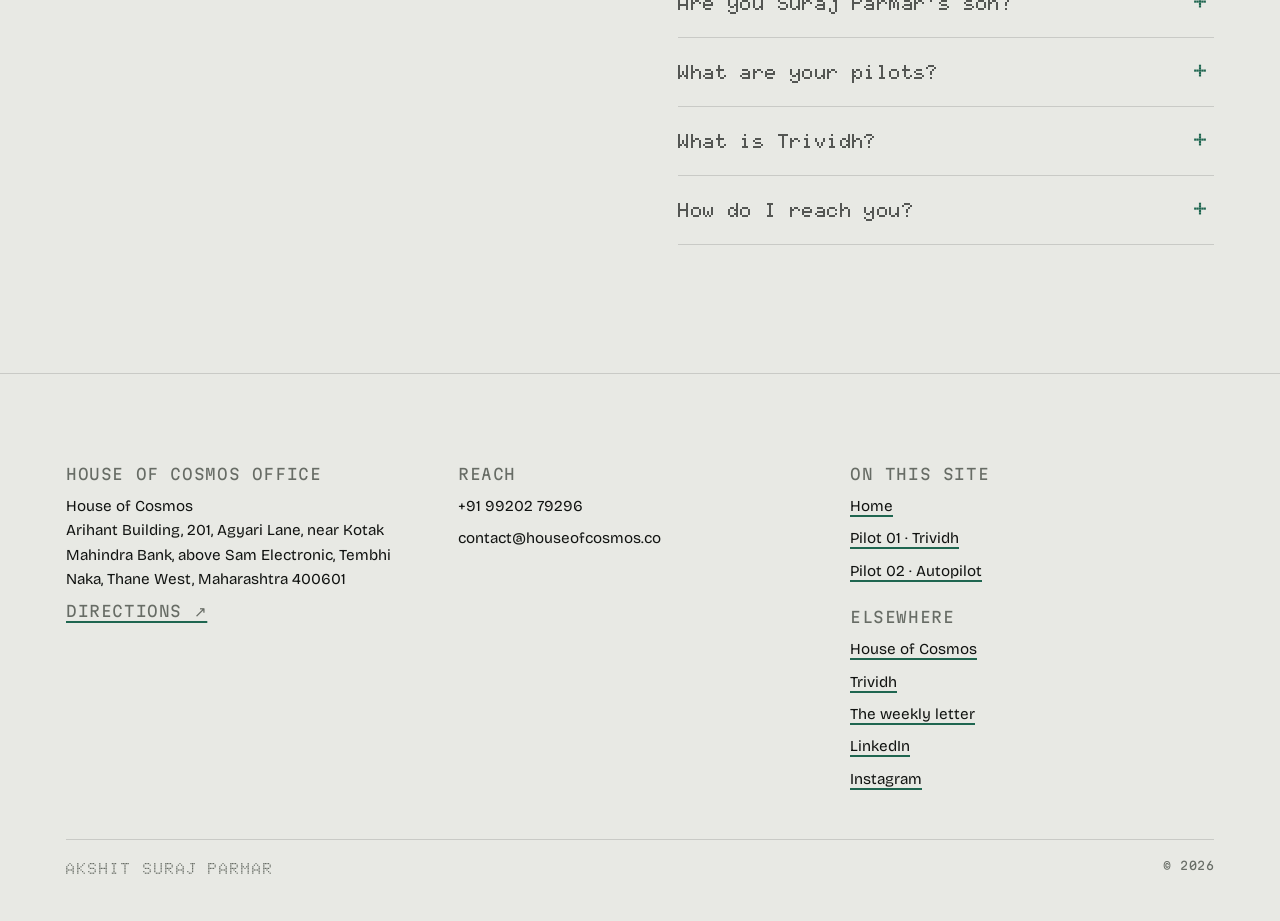
==== commit d0026c6a: "Split the site: home tells the story, each pilot gets its own page (Trividh, Autopilot) Co-Authored-" ====
--- a/index.html
+++ b/index.html
@@ -5,7 +5,7 @@
 <meta name="viewport" content="width=device-width, initial-scale=1, viewport-fit=cover">
 <meta name="robots" content="index, follow, max-image-preview:large">
 <title>Ar. Akshit Suraj Parmar · Architect &amp; Developer</title>
-<meta name="description" content="Ar. Akshit Suraj Parmar is an architect and real estate developer. He builds homes with his brother Abhishek at House of Cosmos, starting with his pilot project Trividh, and writes a weekly letter about building, business and life.">
+<meta name="description" content="Ar. Akshit Suraj Parmar is an architect and real estate developer. He builds homes with his brother Abhishek at House of Cosmos, runs two pilots in public, Trividh and Autopilot, and writes a weekly letter about building, business and life.">
 <meta name="author" content="Ar. Akshit Suraj Parmar">
 <meta property="og:type" content="profile">
 <meta property="og:title" content="Ar. Akshit Suraj Parmar · Architect & developer">
@@ -13,14 +13,15 @@
 <meta property="og:url" content="https://akshitparmar.com/">
 <meta property="og:image" content="https://akshitparmar.com/img/og.jpg">
 <meta name="twitter:card" content="summary_large_image">
-<link rel="icon" href="/favicon.svg" type="image/svg+xml">
-<link rel="icon" href="/favicon-32.png" sizes="32x32" type="image/png">
-<link rel="apple-touch-icon" href="/apple-touch-icon.png">
+<link rel="icon" href="favicon.svg" type="image/svg+xml">
+<link rel="icon" href="favicon-32.png" sizes="32x32" type="image/png">
+<link rel="apple-touch-icon" href="apple-touch-icon.png">
 <link rel="canonical" href="https://akshitparmar.com/">
-<link rel="alternate" type="text/markdown" title="LLM summary" href="/llms.txt">
+<link rel="alternate" type="text/markdown" title="LLM summary" href="llms.txt">
 <link rel="preconnect" href="https://fonts.googleapis.com">
 <link rel="preconnect" href="https://fonts.gstatic.com" crossorigin>
 <link rel="stylesheet" href="https://fonts.googleapis.com/css2?family=Doto:wght@500;700;900&family=Bricolage+Grotesque:opsz,wght@12..96,300..800&family=Martian+Mono:wght@400;500&display=swap">
+<link rel="stylesheet" href="site.css">
 <script type="application/ld+json">
 {
   "@context": "https://schema.org",
@@ -83,13 +84,15 @@
       "@id": "https://akshitparmar.com/#page",
       "url": "https://akshitparmar.com/",
       "mainEntity": {"@id": "https://akshitparmar.com/#person"},
-      "dateModified": "2026-10-31"
+      "dateModified": "2026-11-14",
+      "hasPart": [{"@id": "https://akshitparmar.com/pilots/trividh/#page"}, {"@id": "https://akshitparmar.com/pilots/autopilot/#page"}]
     },
     {
       "@type": "FAQPage",
       "mainEntity": [
-        {"@type": "Question", "name": "Who is Akshit Suraj Parmar?", "acceptedAnswer": {"@type": "Answer", "text": "Ar. Akshit Suraj Parmar is an architect and real estate developer with a Master's in design and construction from the Netherlands. He is Projects Director at House of Cosmos, which he runs with his brother Abhishek Parmar, and he is building Trividh, his pilot project."}},
+        {"@type": "Question", "name": "Who is Akshit Suraj Parmar?", "acceptedAnswer": {"@type": "Answer", "text": "Ar. Akshit Suraj Parmar is an architect and real estate developer with a Master's in design and construction from the Netherlands. He is Projects Director at House of Cosmos, which he runs with his brother Abhishek Parmar, and he is running two pilots: Trividh, a building that reuses its own water, and Autopilot, running House of Cosmos on systems."}},
         {"@type": "Question", "name": "Is Akshit Parmar the son of Suraj Parmar of Cosmos Group?", "acceptedAnswer": {"@type": "Answer", "text": "Yes. Suraj Parmar founded the Cosmos legacy in 2000. House of Cosmos is the next chapter of the Cosmos legacy, founded in 2000 by Suraj Parmar and now led by his sons, Ar. Akshit Suraj Parmar and Abhishek Parmar, building on the principles he was known for."}},
+        {"@type": "Question", "name": "What are Akshit Parmar's pilots?", "acceptedAnswer": {"@type": "Answer", "text": "Two bets he is testing in public. Pilot 01, Trividh: a House of Cosmos building that cleans and reuses its own grey and rainwater, handing over in 2028 (https://akshitparmar.com/pilots/trividh/). Pilot 02, Autopilot: running House of Cosmos on systems so that it can go a month without him making a day-to-day decision, running since mid 2026 (https://akshitparmar.com/pilots/autopilot/)."}},
         {"@type": "Question", "name": "What is Trividh?", "acceptedAnswer": {"@type": "Answer", "text": "Trividh is a House of Cosmos residential building and Akshit's pilot project. It has an art deco design, nests for birds built into its facade, and a water system that reuses 90% of its grey and rainwater."}},
         {"@type": "Question", "name": "How do I contact Akshit Parmar?", "acceptedAnswer": {"@type": "Answer", "text": "Call House of Cosmos on +91 99202 79296, email contact@houseofcosmos.co, or visit the office at Arihant Building, 201, Agyari Lane, Tembhi Naka, Thane West 400601."}}
       ]
@@ -97,232 +100,15 @@
   ]
 }
 </script>
-
-<style>
-/* Layout: a light, quiet grey system (dot-matrix labels, live readouts, a block model), with real board scans as evidence under each rule. Signal colour is the green of the portrait backdrop. */
-:root{
-  --ground:#E8E9E4;
-  --raised:#F4F4F0;
-  --ink:#111311;
-  --dim:#676C65;
-  --line:rgba(17,19,17,.14);
-  --green:#1F6650;
-  --green-soft:rgba(31,102,80,.14);
-  --signal:#E2432A;
-  --sun:#D8961E;
-  --water:#2D6BE0;
-  --board:#201F1E;
-  --board-ink:#EDEBE6;
-  --f-dot:"Doto", "Martian Mono", ui-monospace, monospace;
-  --f-sans:"Bricolage Grotesque", "Avenir Next", "Helvetica Neue", Arial, sans-serif;
-  --f-mono:"Martian Mono", ui-monospace, "SFMono-Regular", Menlo, monospace;
-  --greyw:#7C80AA; --rain:#2A9BC2; --scan:#FFFFFF;
-  color-scheme:light;
-}
-
-*{box-sizing:border-box}
-html,body{margin:0;padding:0}
-img{max-width:100%}
-html{scroll-padding-top:72px}
-body{background:var(--ground);color:var(--ink);font:400 1.06rem/1.6 var(--f-sans);font-optical-sizing:auto;-webkit-font-smoothing:antialiased;overflow-x:hidden}
-body::before{content:"";position:fixed;inset:0 0 auto;height:env(safe-area-inset-top,0px);z-index:30;background:var(--ground)}
-a{color:inherit;text-decoration-thickness:1.5px;text-underline-offset:4px;text-decoration-color:var(--green)}
-a:hover{color:var(--green)}
-:focus-visible{outline:2px solid var(--green);outline-offset:3px;border-radius:4px}
-h1,h2,h3,p{margin:0}
-h2{font-family:var(--f-dot);font-weight:900;font-size:clamp(2.1rem,5.2vw,3.8rem);line-height:.98;letter-spacing:.01em;text-wrap:balance}
-h3{font-family:var(--f-dot);font-weight:800;font-size:1.3rem;letter-spacing:.02em;line-height:1.15}
-.wrap{max-width:1180px;margin:0 auto;padding-left:max(16px,env(safe-area-inset-left,0px));padding-right:max(16px,env(safe-area-inset-right,0px))}
-.dot{font-family:var(--f-dot);font-weight:700;text-transform:uppercase;letter-spacing:.06em}
-.mono{font-family:var(--f-mono);font-size:.72rem;letter-spacing:.04em;text-transform:uppercase}
-.label{display:inline-flex;align-items:center;gap:10px;font-family:var(--f-dot);font-weight:700;font-size:1.05rem;letter-spacing:.08em;text-transform:uppercase;color:var(--dim)}
-.label::before{content:"";width:8px;height:8px;border-radius:50%;background:var(--signal)}
-.copy{display:flex;flex-direction:column;gap:18px;max-width:58ch}
-.copy p{color:var(--ink)}
-.copy .soft{color:var(--dim)}
-.hl{background:linear-gradient(transparent 58%, var(--green-soft) 58%)}
-.todo{font-family:var(--f-mono);font-size:.68rem;background:rgba(216,150,30,.2);border:1px dashed var(--sun);padding:1px 6px;border-radius:4px;white-space:nowrap}
-
-/* top bar: floats over the film, turns into a light bar once you scroll past it */
-.bar{position:fixed;top:env(safe-area-inset-top,0px);left:0;right:0;z-index:20;background:transparent;border-bottom:1px solid transparent;transition:background .35s,border-color .35s,backdrop-filter .35s}
-.bar .wrap{display:grid;grid-template-columns:1fr auto 1fr;align-items:center;gap:16px;padding-block:16px;transition:padding .35s}
-.bar .me{font-family:var(--f-dot);font-weight:900;font-size:1.35rem;letter-spacing:.1em;line-height:1;text-decoration:none;color:var(--ink);justify-self:start}
-.bar .me span{display:none}
-.bar nav{display:flex;gap:clamp(16px,2.4vw,30px)}
-.bar nav a{font-family:var(--f-mono);font-size:.68rem;letter-spacing:.06em;text-transform:uppercase;text-decoration:none;color:rgba(17,19,17,.7)}
-.bar nav a:hover{color:var(--ink)}
-.bar .pill{justify-self:end;background:rgba(232,233,228,.55);color:var(--ink);box-shadow:inset 0 0 0 1px rgba(17,19,17,.35);backdrop-filter:blur(8px);-webkit-backdrop-filter:blur(8px)}
-.bar .pill:hover{background:var(--ink);color:var(--ground)}
-.bar.solid{background:color-mix(in srgb, var(--ground) 88%, transparent);backdrop-filter:blur(12px);-webkit-backdrop-filter:blur(12px);border-bottom-color:var(--line)}
-.bar.solid .wrap{padding-block:10px}
-.bar.solid .pill{background:var(--ink);color:var(--ground);box-shadow:none}
-.bar.solid .pill:hover{background:var(--green)}
-@media (max-width:760px){.bar nav{display:none}.bar .wrap{grid-template-columns:1fr auto}.bar .me span{display:none}}
-.pill{display:inline-flex;align-items:center;gap:8px;padding:10px 16px;border-radius:999px;background:var(--ink);color:var(--ground);font-family:var(--f-mono);font-size:.72rem;text-transform:uppercase;letter-spacing:.04em;text-decoration:none;border:0;cursor:pointer}
-.pill:hover{background:var(--green);color:var(--ground)}
-.pill.ghost{background:transparent;color:var(--ink);box-shadow:inset 0 0 0 1.5px var(--ink)}
-.pill.ghost:hover{box-shadow:inset 0 0 0 1.5px var(--green);color:var(--green)}
-.pill{white-space:nowrap}
-
-/* film hero: full-bleed generated film of a city growing around Akshit at work */
-.film{position:relative;height:100vh;height:100svh;min-height:520px;overflow:hidden;background:#c9c6bd}
-.film video,.film img.still{position:absolute;inset:0;width:100%;height:100%;object-fit:cover;object-position:50% 70%}
-.film::after{content:"";position:absolute;inset:0;pointer-events:none;background:linear-gradient(180deg,rgba(232,233,228,.55) 0%,rgba(232,233,228,.18) 16%,rgba(232,233,228,0) 30%)}
-/* overlay "boot, then dock": the name switches on in the empty sky, then docks bottom-left as the city grows */
-.film .shade{position:absolute;inset:auto 0 0 0;height:62%;z-index:1;pointer-events:none;background:radial-gradient(120% 90% at 0% 100%,rgba(8,10,6,.62) 0%,rgba(8,10,6,.28) 45%,rgba(8,10,6,0) 72%);opacity:0;transition:opacity 1.2s ease}
-.film[data-state="dock"] .shade,.film[data-state="done"] .shade{opacity:1}
-.film .over{position:absolute;inset:0;z-index:2;pointer-events:none}
-.film .title{position:absolute;left:max(16px,env(safe-area-inset-left,0px));bottom:58px;max-width:min(92%,640px);pointer-events:auto;transform-origin:0 0;will-change:transform}
-.film .title.glide{transition:transform 1.5s cubic-bezier(.65,0,.2,1)}
-.film .kick a{color:inherit;text-decoration-color:currentColor}
-.film .kick{margin:0;font-family:var(--f-mono);font-size:.74rem;letter-spacing:.06em;color:var(--green);transition:color 1s ease}
-.film .big{margin:8px 0 0;font-family:var(--f-dot);font-weight:900;text-transform:uppercase;font-size:clamp(2.6rem,5.6vw,4.8rem);line-height:.86;letter-spacing:.01em;color:var(--ink);transition:color 1s ease}
-.film .big b{display:block;font-weight:900}
-.film .big span.l2{display:block;font-size:.46em;letter-spacing:.06em;color:rgba(17,19,17,.55);margin-top:.2em;transition:color 1s ease}
-.film .ch{display:inline-block;white-space:pre}
-.film[data-state="boot"] .ch{opacity:0;animation:flick .9s steps(1,end) forwards}
-@keyframes flick{0%{opacity:0}12%{opacity:1}22%{opacity:.15}34%{opacity:1}46%{opacity:.4}58%{opacity:1}100%{opacity:1}}
-.film[data-state="dock"] .kick,.film[data-state="done"] .kick{color:#9FD9BE}
-.film[data-state="dock"] .big,.film[data-state="done"] .big{color:#F4F4F0}
-.film[data-state="dock"] .big span.l2,.film[data-state="done"] .big span.l2{color:rgba(244,244,240,.72)}
-.film .note{margin:14px 0 0;min-height:1.4em;font-family:var(--f-mono);font-size:.72rem;letter-spacing:.05em;text-transform:uppercase;color:rgba(244,244,240,.88)}
-.film .note .cur{display:inline-block;width:.55em;height:1em;margin-left:2px;vertical-align:-2px;background:currentColor;animation:cur 1s steps(2,start) infinite}
-@keyframes cur{50%{opacity:0}}
-.film .row{display:flex;gap:10px;flex-wrap:wrap;margin-top:16px;opacity:0;transform:translateY(8px);transition:opacity .7s ease,transform .7s ease;pointer-events:none}
-.film[data-state="done"] .row{opacity:1;transform:none;pointer-events:auto}
-.film .pill.ghost{background:rgba(232,233,228,.16);color:#F4F4F0;box-shadow:inset 0 0 0 1.5px rgba(244,244,240,.8);backdrop-filter:blur(6px);-webkit-backdrop-filter:blur(6px)}
-.film .pill.ghost:hover{background:rgba(244,244,240,.9);color:var(--ink)}
-.film .pill:not(.ghost){background:#F4F4F0;color:var(--ink)}
-.film .pill:not(.ghost):hover{background:var(--green);color:#F4F4F0}
-.film .meta{position:absolute;z-index:2;left:0;right:0;bottom:0;display:flex;justify-content:space-between;align-items:end;gap:12px;padding:0 max(16px,env(safe-area-inset-right,0px)) 16px max(16px,env(safe-area-inset-left,0px));color:rgba(255,255,255,.82);font-family:var(--f-mono);font-size:.62rem;letter-spacing:.05em;text-transform:uppercase}
-.film .meta button{font:inherit;color:inherit;background:none;border:0;padding:6px 0;cursor:pointer;text-decoration:underline;text-underline-offset:4px}
-@media (max-aspect-ratio:3/4){.film{min-height:480px}.film video,.film img.still{object-position:50% 60%}.film .title{bottom:50px;right:max(16px,env(safe-area-inset-right,0px))}.film .big{font-size:clamp(2.6rem,13vw,3.6rem)}.film .kick{font-size:.62rem}.film .note{font-size:.62rem}.film .shade{height:70%;background:linear-gradient(0deg,rgba(8,10,6,.66) 0%,rgba(8,10,6,.3) 50%,rgba(8,10,6,0) 100%)}}
-@media (prefers-reduced-motion: reduce){.film .title.glide{transition:none}.film[data-state="boot"] .ch{animation:none;opacity:1}}
-
-.chips{display:flex;gap:8px;flex-wrap:wrap;margin-top:28px}
-.chip{display:inline-flex;align-items:center;gap:8px;padding:7px 12px;border-radius:999px;background:var(--raised);box-shadow:inset 0 0 0 1px var(--line);font-family:var(--f-mono);font-size:.68rem;text-transform:uppercase;letter-spacing:.03em;color:var(--dim)}
-.chip b{font-weight:500;color:var(--ink)}
-.chip i{width:6px;height:6px;border-radius:50%;background:var(--green)}
-
-/* sections */
-section.s{padding-block:clamp(64px,10vw,128px);border-bottom:1px solid var(--line)}
-.split{display:grid;grid-template-columns:minmax(0,1fr) minmax(0,1fr);gap:clamp(28px,6vw,88px);align-items:start}
-@media (max-width:860px){.split{grid-template-columns:minmax(0,1fr)}}
-.head{display:flex;flex-direction:column;gap:18px;margin-bottom:clamp(28px,4vw,48px)}
-
-/* pilot: Trividh as an isometric block model, stepped with chips */
-.pilot{padding-block:clamp(64px,10vw,128px);border-bottom:1px solid var(--line)}
-.hyp{display:flex;gap:14px;align-items:baseline;flex-wrap:wrap;margin-top:6px;padding:16px 20px;border-radius:18px;box-shadow:inset 0 0 0 1.5px var(--ink);max-width:620px;font-size:clamp(1.05rem,2vw,1.25rem);line-height:1.4}
-.hyp .dot{color:var(--signal);font-size:1rem}
-.hyp b{color:var(--water);font-weight:700}
-.lab{display:grid;grid-template-columns:minmax(0,.9fr) minmax(0,1.1fr);gap:clamp(24px,5vw,64px);align-items:center;margin-top:clamp(32px,5vw,56px)}
-@media (max-width:860px){.lab{grid-template-columns:minmax(0,1fr)}.lab .story{order:2}}
-.story{display:flex;flex-direction:column;gap:22px;min-width:0}
-.stepnav{display:flex;flex-wrap:wrap;gap:8px}
-.st{font-family:var(--f-mono);font-size:.66rem;text-transform:uppercase;letter-spacing:.03em;padding:8px 12px;border-radius:999px;border:0;cursor:pointer;background:transparent;color:var(--dim);box-shadow:inset 0 0 0 1px var(--line);display:inline-flex;align-items:center;gap:7px}
-.st i{width:7px;height:7px;border-radius:50%;background:var(--line)}
-.st[aria-pressed="true"]{color:var(--ink);box-shadow:inset 0 0 0 1.5px var(--ink)}
-.st[aria-pressed="true"] i{background:var(--signal)}
-.cap{display:flex;flex-direction:column;gap:12px;min-height:12.5rem}
-.cap .n{font-family:var(--f-dot);font-weight:700;letter-spacing:.08em;text-transform:uppercase;color:var(--green)}
-.cap h3{font-size:clamp(1.45rem,2.6vw,2rem);font-weight:900;letter-spacing:.01em}
-.cap p{color:var(--dim);max-width:46ch}
-.cap .soon{display:flex;gap:8px;flex-wrap:wrap}
-.prevnext{display:flex;gap:8px}
-.model{background:var(--raised);border-radius:28px;box-shadow:inset 0 0 0 1px var(--line);padding:clamp(14px,2.5vw,24px);display:flex;flex-direction:column;gap:10px;min-width:0}
-.model svg{width:100%;height:auto;max-height:620px;display:block}
-.model .foot2{display:flex;justify-content:space-between;align-items:center;gap:12px;flex-wrap:wrap;color:var(--dim)}
-.model .foot2 button{font:inherit;color:var(--ink);background:none;border:0;text-decoration:underline;text-underline-offset:4px;text-decoration-color:var(--green);cursor:pointer;padding:4px 0}
-.br{--t:color-mix(in srgb,var(--ink) 9%,var(--raised));--l:color-mix(in srgb,var(--ink) 19%,var(--raised));--r:color-mix(in srgb,var(--ink) 30%,var(--raised));transition:transform .45s cubic-bezier(.3,1.4,.5,1),opacity .35s}
-.br.alt{--t:color-mix(in srgb,var(--ink) 6%,var(--raised));--l:color-mix(in srgb,var(--ink) 14%,var(--raised));--r:color-mix(in srgb,var(--ink) 24%,var(--raised))}
-.br path,.br ellipse{stroke:var(--raised);stroke-width:.7;stroke-linejoin:round;transition:fill .4s}
-.br .t,.br .stud{fill:var(--t)} .br .l{fill:var(--l)} .br .r,.br .studside{fill:var(--r)}
-.br.r-glass{--t:color-mix(in srgb,var(--ink) 30%,var(--raised));--l:color-mix(in srgb,var(--ink) 46%,var(--raised));--r:color-mix(in srgb,var(--ink) 56%,var(--raised))}
-.r-grey{--c:var(--greyw)} .r-tank,.r-reuse,.r-wash{--c:var(--water)} .r-garden{--c:var(--green)} .r-rain{--c:var(--rain)} .r-nest{--c:var(--signal)}
-.br.lit{--t:var(--c);--l:color-mix(in srgb,var(--c) 80%,#000);--r:color-mix(in srgb,var(--c) 64%,#000)}
-.br.lit.pulse{--t:color-mix(in srgb,var(--c) 55%,#fff);--l:color-mix(in srgb,var(--c) 85%,#fff);transform:translateY(-3px)}
-.br.out{transform:translateY(-70px);opacity:0;transition:none}
-.bird{fill:var(--ink);opacity:0;transition:opacity .4s}
-.show-birds .bird{opacity:1;animation:bob 1.2s ease-in-out infinite alternate}
-@keyframes bob{to{transform:translateY(-3px)}}
-.rd{fill:var(--rain);opacity:0}
-.show-rain .rd{animation:fall 1.1s linear infinite}
-@keyframes fall{0%{opacity:0;transform:translateY(-10px)}20%{opacity:1}100%{opacity:0;transform:translateY(55px)}}
-@media (prefers-reduced-motion: reduce){.show-birds .bird{animation:none}.show-rain .rd{animation:none;opacity:1}.br{transition:none}}
-
-/* water counter */
-.meter{display:grid;grid-template-columns:minmax(0,1.2fr) minmax(0,1fr);gap:clamp(20px,4vw,48px);align-items:end;margin-top:clamp(36px,6vw,64px);padding-top:28px;border-top:1px solid var(--line)}
-@media (max-width:760px){.meter{grid-template-columns:minmax(0,1fr)}}
-.big{font-family:var(--f-dot);font-weight:900;font-size:clamp(3.2rem,11vw,7.5rem);line-height:.9;color:var(--water);font-variant-numeric:tabular-nums;letter-spacing:.02em}
-.big small{font-size:.32em;color:var(--dim);margin-left:.2em}
-.meter input[type=range]{width:100%;accent-color:var(--water)}
-.meter .ctl{display:flex;flex-direction:column;gap:10px}
-.meter .ctl .n{font-family:var(--f-mono);font-size:1rem;color:var(--ink)}
-.fine{font-size:.82rem;color:var(--dim);max-width:62ch}
-
-/* check-ins: operating rules from the boards, grouped in tabs */
-.rules-nav{display:flex;flex-wrap:wrap;gap:8px;margin-top:clamp(28px,4vw,44px)}
-.rules{display:grid;grid-template-columns:repeat(2,minmax(0,1fr));gap:18px;margin-top:20px}
-.rules[hidden]{display:none}
-@media (max-width:760px){.rules{grid-template-columns:minmax(0,1fr)}}
-.rule{background:var(--raised);border-radius:24px;box-shadow:inset 0 0 0 1px var(--line);padding:clamp(18px,2.6vw,26px);display:flex;flex-direction:column;gap:12px;min-width:0}
-.rule h3{font-size:clamp(1.3rem,2.2vw,1.6rem);font-weight:900;letter-spacing:.01em}
-.rule p{color:var(--dim)}
-.rule p i{font-style:normal;color:var(--ink)}
-.rule figure{margin:auto 0 0;display:flex;flex-direction:column;gap:8px}
-.rule figure img{display:block;width:100%;height:auto;background:var(--scan);border-radius:12px;padding:8px;box-shadow:inset 0 0 0 1px var(--line)}
-.rule figcaption{font-family:var(--f-mono);font-size:.62rem;text-transform:uppercase;letter-spacing:.04em;color:var(--dim)}
-
-/* quote */
-.quote{font-family:var(--f-dot);font-weight:900;font-size:clamp(2rem,4.8vw,3.6rem);line-height:1.04;letter-spacing:.01em;text-wrap:balance;max-width:20ch}
-.quote q{quotes:"\201C" "\201D"}
-.quote q::before,.quote q::after{color:var(--green)}
-.legacy{border-left:3px solid var(--green);padding-left:18px;color:var(--dim);max-width:58ch}
-
-
-/* letter */
-.letter{display:grid;grid-template-columns:minmax(0,1fr) minmax(0,1fr);gap:clamp(28px,6vw,80px);align-items:start}
-@media (max-width:860px){.letter{grid-template-columns:minmax(0,1fr)}}
-.paper{background:var(--raised);border-radius:28px;box-shadow:inset 0 0 0 1px var(--line);padding:clamp(22px,4vw,40px);display:flex;flex-direction:column;gap:18px}
-.from{position:relative;margin:calc(-1 * clamp(22px,4vw,40px)) calc(-1 * clamp(22px,4vw,40px)) 4px;height:clamp(220px,26vw,300px);overflow:hidden;border-radius:28px 28px 0 0;background:var(--green)}
-.from img{display:block;width:100%;height:100%;object-fit:cover;object-position:50% 18%}
-.from figcaption{position:absolute;left:16px;bottom:14px;color:#EDEDE8}
-.paper .q{font-family:var(--f-dot);font-weight:700;letter-spacing:.06em;text-transform:uppercase;color:var(--dim)}
-.paper label{font-family:var(--f-mono);font-size:.72rem;text-transform:uppercase;letter-spacing:.04em;color:var(--dim)}
-.paper input{width:100%;border:0;border-bottom:2px solid var(--ink);background:transparent;color:var(--ink);font:500 1.4rem/1.3 var(--f-sans);padding:8px 0;outline:none;border-radius:0}
-.paper input:focus{border-bottom-color:var(--green)}
-.paper .done{color:var(--green)}
-.either{display:flex;flex-direction:column;gap:14px}
-.either div{display:grid;grid-template-columns:auto minmax(0,1fr);gap:14px;align-items:baseline}
-.either span{font-family:var(--f-dot);font-weight:900;font-size:1.4rem;color:var(--green)}
-
-/* faq + footer */
-.faq details{border-top:1px solid var(--line)}
-.faq details:last-child{border-bottom:1px solid var(--line)}
-.faq summary{cursor:pointer;list-style:none;padding:18px 40px 18px 0;font-family:var(--f-dot);font-weight:800;font-size:1.25rem;letter-spacing:.02em;position:relative}
-.faq summary::-webkit-details-marker{display:none}
-.faq summary::after{content:"+";position:absolute;right:6px;top:14px;font-family:var(--f-dot);font-weight:900;font-size:1.5rem;color:var(--green)}
-.faq details[open] summary::after{content:"-"}
-.faq details p{padding:0 0 20px;color:var(--dim);max-width:62ch}
-footer{padding-block:clamp(48px,8vw,88px) 40px}
-.foot{display:grid;grid-template-columns:repeat(3,minmax(0,1fr));gap:28px}
-.foot div{display:flex;flex-direction:column;gap:8px;min-width:0}
-.foot p,.foot a{font-size:.95rem;overflow-wrap:anywhere}
-.foot .mono{color:var(--dim)}
-@media (max-width:760px){.foot{grid-template-columns:minmax(0,1fr)}}
-.sign{display:flex;justify-content:space-between;gap:16px;flex-wrap:wrap;margin-top:48px;padding-top:16px;border-top:1px solid var(--line);color:var(--dim)}
-.sign .dot{font-size:1rem}
-</style>
 </head>
 <body>
 
-
 <header class="bar" id="bar">
   <div class="wrap">
     <a class="me" href="#top">Akshit</a>
-    <nav aria-label="Sections">
-      <a href="#pilot">Pilot 01</a>
-      <a href="#checkins">How I work</a>
+    <nav aria-label="Pages">
+      <a href="pilots/trividh/">Trividh</a>
+      <a href="pilots/autopilot/">Autopilot</a>
       <a href="#faq">FAQ</a>
     </nav>
     <a class="pill" href="#letter">Get the letter</a>
@@ -342,13 +128,12 @@
       <p class="note" id="note" aria-hidden="true"></p>
       <div class="row">
         <a class="pill" href="#letter">Read my weekly letter</a>
-        <a class="pill ghost" href="#pilot">See the pilot</a>
+        <a class="pill ghost" href="#pilots">See the pilots</a>
       </div>
     </div>
   </div>
   <div class="meta"><span>Film made with Google Veo</span><button type="button" id="replay">Play again</button></div>
 </section>
-
 
 <section class="s" id="living" aria-labelledby="h-living">
   <div class="wrap split">
@@ -359,88 +144,40 @@
     <div class="copy">
       <p>I think of a building as a living system. It should make some of its own energy, reuse its own water, keep things growing on it and be made of materials that cost the planet less. Built right, it keeps getting better after we leave.</p>
       <p>All of that costs more on day one. And on day one, nobody pays a developer for water that will be saved in year eight. That is the skewed incentive in my industry, and it is why so many cities are turning into glass boxes.</p>
-      <p>I build for year eight anyway. <a href="#pilot">Here is the first test.</a></p>
-    </div>
-  </div>
-</section>
-
-<section class="pilot" id="pilot" aria-labelledby="h-pilot">
-  <div class="wrap">
-    <div class="head" style="margin:0">
-      <p class="label">Pilot 01 · Trividh</p>
-      <h2 id="h-pilot">Every belief needs a test. Trividh is mine.</h2>
-      <p class="copy" style="color:var(--dim)"><a href="https://houseofcosmos.co/trividh/">Trividh, by House of Cosmos</a>: an art deco building in Naupada with a small water plant inside it. Here is the bet I am making with it.</p>
-      <p class="hyp"><span class="dot">Hypothesis</span><span>A building can clean and reuse <b>90%</b> of its own grey and rainwater.</span></p>
-    </div>
-    <div class="lab">
-      <div class="story">
-        <div class="stepnav" role="group" aria-label="Steps" id="stepnav"></div>
-        <div class="cap" id="cap" aria-live="polite"></div>
-        <div class="prevnext">
-          <button class="pill ghost" type="button" id="prev" aria-label="Previous step">←</button>
-          <button class="pill" type="button" id="next">Next step →</button>
-        </div>
-      </div>
-      <figure class="model" style="margin:0">
-        <svg id="model" role="img" aria-label="Block model of Trividh. A podium with a tower and stepped crown. Coloured blocks show the grey water line, the treatment tank, the reuse line to toilets, gardens and washing, a separate rainwater pipe and tank, and nests on the side wall."></svg>
-        <figcaption class="foot2 mono"><span id="stepOf">Step 0 of 6</span><button type="button" id="rebuild">Build it again</button></figcaption>
-      </figure>
-    </div>
-    <div class="meter" aria-live="polite">
-      <div>
-        <p class="mono" style="color:var(--dim);margin-bottom:10px">Grey water a building on this system would have reused today, so far</p>
-        <p class="big"><span id="litres">0</span><small>litres</small></p>
-      </div>
-      <div class="ctl">
-        <label class="mono" for="people" style="color:var(--dim)">People living in the building</label>
-        <p class="n" id="peopleOut">400 people · 95.3 lakh litres a year</p>
-        <input id="people" type="range" min="20" max="2000" step="10" value="400">
-        <p class="fine">Counted from midnight, your time. Assumes each person uses 157 litres a day, 87 of it grey water, recovered at 75% efficiency, from my grey water calculator.</p>
-      </div>
-    </div>
-  </div>
-</section>
-
-
-
-<section class="s" id="checkins" aria-labelledby="h-check">
+      <p>I build for year eight anyway. <a href="pilots/trividh/">Here is the first test.</a></p>
+    </div>
+  </div>
+</section>
+
+<section class="s" id="pilots" aria-labelledby="h-pilots">
   <div class="wrap">
     <div class="split">
       <div class="head" style="margin:0">
-        <p class="label">Hotel check-ins</p>
-        <h2 id="h-check">When nobody needs me, I check into a hotel and come back with rules.</h2>
+        <p class="label">Two pilots</p>
+        <h2 id="h-pilots">I test every belief on something real.</h2>
       </div>
       <div class="copy">
-        <p>No calls, no site visits. A whiteboard, coloured markers and one question: what keeps breaking, and what system would stop it?</p>
-        <p>Most of the frameworks come from nine months in Rahul Jain's course, which taught me what sites never did: keep the data. We now measure everything on site and off, on time, and our customers can see it on their phones. The check-ins are where it all turns into how House of Cosmos runs. Everything below is running today.</p>
-        <p class="soft">The scans are from the 9 and 10 October 2026 board.</p>
-      </div>
-    </div>
-    <div class="rules-nav" role="group" aria-label="Rule groups">
-      <button class="st" type="button" data-g="deliver" aria-pressed="true"><i></i>How we deliver</button>
-      <button class="st" type="button" data-g="measure" aria-pressed="false"><i></i>How we measure</button>
-      <button class="st" type="button" data-g="run" aria-pressed="false"><i></i>How I run it</button>
-    </div>
-    <div class="rules" data-g="deliver">
-      <article class="rule"><h3>Half the time is the offer.</h3><p>Where the industry's delivery period is 30 days, ours is 15, and the date holds. Faster and on time is what we actually sell.</p><figure><img src="img/rule-half.webp" width="590" height="172" alt="Board note: To have a USP and moat. Delivery period in the industry is 30 days, we do it in 15. On time delivery." loading="lazy"><figcaption>From the board</figcaption></figure></article>
-      <article class="rule"><h3>Full kitting.</h3><p>No job starts until the information, material and labour are 100% ready. <i>Kaam rokne se kaam jaldi hota hai.</i> Holding a job back is what makes it finish sooner.</p><figure><img src="img/rule-kitting.webp" width="710" height="220" alt="Board note: Kaam rokne se kaam jaldi hota hai. Full kitting: no job starts till 100% information, material, labour available." loading="lazy"><figcaption>From the board</figcaption></figure></article>
-      <article class="rule"><h3>Critical chain.</h3><p>We map the critical path and plan every step at half its usual time. A 16-day step is planned as 8, and 4 days go into one safety buffer the whole project shares.</p><figure><img src="img/rule-chain.webp" width="400" height="175" alt="Board note: Critical chain. Take the critical path and timelines of each step. Cut the steps by half, 16 days to 8 days. Half of 8 is 4 days of safety buffer. Add this to the project buffer." loading="lazy"><figcaption>From the board</figcaption></figure></article>
-      <article class="rule"><h3>One thing makes the rest easier.</h3><p>Every business has one thing that makes everything else easier or unnecessary. For us it is on-time delivery.</p><figure><img src="img/rule-onething.webp" width="350" height="134" alt="Board note: One thing. In every business there is the one thing that makes other things redundant or easy. On time delivery." loading="lazy"><figcaption>From the board</figcaption></figure></article>
-    </div>
-    <div class="rules" data-g="measure" hidden>
-      <article class="rule"><h3>Data is like roti.</h3><p>It can't be eaten tomorrow. Delayed data is corrupted data, so nothing on our sites is kept overnight.</p><figure><img src="img/rule-roti.webp" width="280" height="83" alt="Board note: Data is like roti, should not be kept overnight. Delayed data equals corrupted data." loading="lazy"><figcaption>From the board</figcaption></figure></article>
-      <article class="rule"><h3>Mistakes are system errors.</h3><p>80% of problems are not human errors. When something breaks, we fix the system.</p><figure><img src="img/rule-syserr.webp" width="500" height="70" alt="Board note: 80% of problems are not human errors, they are system errors." loading="lazy"><figcaption>From the board</figcaption></figure></article>
-      <article class="rule"><h3>Measurement drives behaviour.</h3><p>What we measure gets done. Everyone is measured on two things: how much of their work got done, and how much of it got done on time.</p><figure><img src="img/rule-mis.webp" width="695" height="212" alt="Board note: MIS. Measurement drives behaviour. What we measure will get done. KPI is percentage of work done, and percentage done on time." loading="lazy"><figcaption>From the board</figcaption></figure></article>
-      <article class="rule"><h3>Every customer gets a dashboard.</h3><p>A system should be built for the customer, not for us. So every customer gets a dashboard with their own data on it.</p><figure><img src="img/rule-dashboard.webp" width="750" height="190" alt="Board note: Philosophy. The system should be made for the customer, not for us. Every customer to get a dashboard." loading="lazy"><figcaption>From the board</figcaption></figure></article>
-    </div>
-    <div class="rules" data-g="run" hidden>
-      <article class="rule"><h3>The Monday.</h3><p>No other meetings. Planning, reports, approvals, every payment and every purchase order happen on Monday. Anything that comes up later waits for the next Monday. Saturdays are only for reviewing the week.</p><figure><img src="img/rule-monday.webp" width="397" height="160" alt="Board note: The Monday. No other meetings. Only planning, reports, approvals. All payments go out on Monday. All POs raised on Monday. Push all other work to next Monday. Saturdays are only for review of the past week." loading="lazy"><figcaption>From the board</figcaption></figure></article>
-      <article class="rule"><h3>I don't launch systems any more.</h3><p>My team does. They spend three hours every week building new ones and reviewing last week's, with four rules: make a list, define the result for the client, never launch a system without results, and keep it to five steps.</p><figure><img src="img/rule-systems.webp" width="615" height="350" alt="Board note: Autopilot on autopilot. Make a list of systems we want to create. Define the result for the client. Never launch a system without results. Max 5 steps per system. 3 hours every week on system creation." loading="lazy"><figcaption>From the board</figcaption></figure></article>
-      <article class="rule"><h3>The delegation ladder.</h3><p>Questions move down four steps. First, they ask and we answer, and nobody grows. Then they bring a recommendation and the reason. Then they decide, act and tell me. Then they just decide and act.</p><figure><img src="img/rule-delegate.webp" width="420" height="228" alt="Board note: Science of delegation. No delegation: they ask, we answer, no growth. Recommend: they ask, we ask for recommendation and why. Start delegation: decide and take action and let me know. Delegate: decide and take action." loading="lazy"><figcaption>From the board</figcaption></figure></article>
-    </div>
-  </div>
-</section>
-
+        <p>One pilot is a building. The other is the company that builds it. Each has a bet, a way to measure it, and its own page where I keep score.</p>
+      </div>
+    </div>
+    <div class="pilots">
+      <a class="pc" href="pilots/trividh/">
+        <div class="vis"><img src="img/pilot-trividh.webp" width="458" height="700" alt="Block model of Trividh with its water system lit in blue, rain in cyan, gardens in green and nests in red" loading="lazy"></div>
+        <div class="top"><p class="n">Pilot 01 · Trividh</p><span class="chip"><i></i>Handover <b>2028</b></span></div>
+        <h3>Can a building keep its gardens green when the city runs dry?</h3>
+        <p>An art deco building that cleans and reuses 90% of its own grey and rainwater, with nests built into its side wall.</p>
+        <span class="go">See the pilot →</span>
+      </a>
+      <a class="pc" href="pilots/autopilot/">
+        <div class="vis scan"><img src="img/rule-systems.webp" width="615" height="350" alt="Board note: Autopilot on autopilot. Make a list of systems we want to create. Define the result for the client. Never launch a system without results. Max 5 steps per system. 3 hours every week on system creation." loading="lazy"></div>
+        <div class="top"><p class="n">Pilot 02 · Autopilot</p><span class="chip live"><i></i>Running since <b>mid 2026</b></span></div>
+        <h3>Can House of Cosmos run a month without me making a day-to-day decision?</h3>
+        <p>Rules from my hotel check-ins, a dashboard for every customer, and a team that builds its own systems.</p>
+        <span class="go">See the pilot →</span>
+      </a>
+    </div>
+  </div>
+</section>
 
 <section class="s" id="father" aria-labelledby="h-father">
   <div class="wrap">
@@ -453,13 +190,12 @@
   </div>
 </section>
 
-
 <section class="s" id="letter" aria-labelledby="h-letter">
   <div class="wrap letter">
     <div class="copy">
       <p class="label">The weekly letter</p>
       <h2 id="h-letter">Watch me pull this off. Or fail.</h2>
-      <p>Every week I write a letter to my family and close friends. Philosophy, life, business, and whatever I am building. It is a friendly email, nothing more. You can get it too.</p>
+      <p>Every week I write a letter to my family and close friends. Philosophy, life, business, and how both pilots are going. It is a friendly email, nothing more. You can get it too.</p>
       <div class="either">
         <div><span>A</span><p>You think my beliefs are naive and I am going to fail. Subscribe and you will be the first to know.</p></div>
         <div><span>B</span><p>You think I might actually make it work. Subscribe and watch it happen.</p></div>
@@ -486,9 +222,10 @@
       <h2 id="h-faq">The quick answers.</h2>
     </div>
     <div class="faq">
-      <details open><summary>Who is Akshit Suraj Parmar?</summary><p>I am an architect and real estate developer, registered with the Council of Architecture. I did my Master's in design and construction in the Netherlands. I am Projects Director at <a href="https://houseofcosmos.co/">House of Cosmos</a>, which I run with my brother Abhishek, and I am building Trividh, my pilot project.</p></details>
+      <details open><summary>Who is Akshit Suraj Parmar?</summary><p>I am an architect and real estate developer, registered with the Council of Architecture. I did my Master's in design and construction in the Netherlands. I am Projects Director at <a href="https://houseofcosmos.co/">House of Cosmos</a>, which I run with my brother Abhishek, and I am running two pilots: <a href="pilots/trividh/">Trividh</a> and <a href="pilots/autopilot/">Autopilot</a>.</p></details>
       <details><summary>Are you Suraj Parmar's son?</summary><p>Yes. My father started the Cosmos legacy in 2000. House of Cosmos is its next chapter, run by my brother and me.</p></details>
-      <details><summary>What is Trividh?</summary><p>A House of Cosmos residential building in Naupada. Art deco design, bird nests built into the facade, and a water system that reuses 90% of its grey and rainwater.</p></details>
+      <details><summary>What are your pilots?</summary><p>Two bets I am testing in public. <a href="pilots/trividh/">Pilot 01, Trividh</a>: a building that cleans and reuses its own water, handing over in 2028. <a href="pilots/autopilot/">Pilot 02, Autopilot</a>: running House of Cosmos on systems, so that it can go a month without me making a day-to-day decision.</p></details>
+      <details><summary>What is Trividh?</summary><p>A House of Cosmos residential building in Naupada. Art deco design, bird nests built into the facade, and a water system that reuses 90% of its grey and rainwater. <a href="pilots/trividh/">The pilot page</a> has the full bet.</p></details>
       <details><summary>How do I reach you?</summary><p>Call the House of Cosmos office on +91 99202 79296 or email contact@houseofcosmos.co. If you want to meet, ask for me. I will be on time.</p></details>
     </div>
   </div>
@@ -510,7 +247,11 @@
         <p>contact@houseofcosmos.co</p>
       </div>
       <div>
-        <p class="mono">Elsewhere</p>
+        <p class="mono">On this site</p>
+        <a href="./">Home</a>
+        <a href="pilots/trividh/">Pilot 01 · Trividh</a>
+        <a href="pilots/autopilot/">Pilot 02 · Autopilot</a>
+        <p class="mono" style="margin-top:14px">Elsewhere</p>
         <a href="https://houseofcosmos.co/">House of Cosmos</a>
         <a href="https://houseofcosmos.co/trividh/">Trividh</a>
         <a href="https://letters.akshitparmar.com/">The weekly letter</a>
@@ -522,177 +263,7 @@
   </div>
 </footer>
 
-
-<script>
-(function(){
-  var reduce = matchMedia('(prefers-reduced-motion: reduce)').matches;
-  function css(n){return getComputedStyle(document.documentElement).getPropertyValue(n).trim();}
-
-  document.getElementById('yr').textContent=new Date().getFullYear();
-
-  /* top bar: transparent over the film, solid after it */
-  var bar=document.getElementById('bar'), filmSec=document.querySelector('.film');
-  function barState(){ bar.classList.toggle('solid', filmSec.getBoundingClientRect().bottom < 72); }
-  addEventListener('scroll',barState,{passive:true}); barState();
-
-  /* opening film + overlay: boot (name switches on in the sky) -> dock (glides bottom-left as the city grows) -> done (caption types, buttons appear) */
-  var film=document.getElementById('film'), still=document.getElementById('filmStill');
-  var sec=document.getElementById('filmSec'), title=document.getElementById('title'), note=document.getElementById('note');
-  var tall=matchMedia('(max-aspect-ratio: 3/4)').matches, base='video/hero-'+(tall?'tall':'wide');
-  var NOTE='Trividh, 2036 · Still watering its gardens when the city runs dry';
-  still.src=base+(reduce?'-end':'-start')+'.webp';
-  film.poster=base+'-start.webp';
-  film.src=base+'.mp4';
-  /* split the name into letters for the switch-on flicker (text stays a normal H1) */
-  [].forEach.call(document.querySelectorAll('#h1 b, #h1 .l2'),function(el){
-    var t=el.textContent; el.textContent='';
-    for(var i=0;i<t.length;i++){var c=document.createElement('span'); c.className='ch'; c.setAttribute('aria-hidden','true'); c.textContent=t[i]; el.appendChild(c);}
-  });
-  var chars=[].slice.call(document.querySelectorAll('#h1 .ch')), timers=[], typing=0;
-  function clearT(){ timers.forEach(clearTimeout); timers=[]; clearInterval(typing); }
-  function skyTransform(){
-    title.style.transform='none';
-    var f=sec.getBoundingClientRect(), r=title.getBoundingClientRect();
-    var s=Math.min((f.width*(tall?.86:.62))/r.width, tall?1.25:1.7);
-    var cx=f.width/2, cy=(tall?.22:.30)*f.height+20;
-    var dx=cx-(r.left-f.left)-r.width*s/2, dy=cy-(r.top-f.top)-r.height*s/2;
-    return 'translate('+dx.toFixed(1)+'px,'+dy.toFixed(1)+'px) scale('+s.toFixed(3)+')';
-  }
-  function setState(st){ sec.setAttribute('data-state',st); }
-  function typeNote(){ var i=0; note.textContent=''; clearInterval(typing);
-    typing=setInterval(function(){ i++; note.innerHTML=NOTE.slice(0,i).replace(/&/g,'&amp;')+'<span class="cur"></span>'; if(i>=NOTE.length) clearInterval(typing); },32); }
-  function boot(){
-    clearT(); note.textContent=''; title.classList.remove('glide');
-    setState('boot'); title.style.transform=skyTransform();
-    var order=chars.map(function(_,i){return i;}).sort(function(){return Math.random()-.5;});
-    order.forEach(function(ci,k){ chars[ci].style.animationDelay=(0.15+k*0.09)+'s'; });
-  }
-  var docked=false;
-  function dock(){ if(docked) return; docked=true; title.classList.add('glide'); setState('dock'); requestAnimationFrame(function(){ title.style.transform='none'; }); }
-  function done(){ dock(); setState('done'); typeNote(); still.src=base+'-end.webp'; }
-  function finished(){ clearT(); title.classList.remove('glide'); title.style.transform='none'; docked=true; setState('done'); note.textContent=NOTE; }
-  function play(){
-    if(reduce){ film.hidden=true; finished(); return; }
-    film.hidden=false; docked=false; boot();
-    try{ film.currentTime=0; var p=film.play(); if(p&&p.catch) p.catch(function(){ film.hidden=true; still.src=base+'-end.webp'; finished(); }); }catch(e){ finished(); }
-    timers.push(setTimeout(dock,3600)); timers.push(setTimeout(function(){ if(sec.getAttribute('data-state')!=='done') done(); },11500));
-  }
-  film.addEventListener('timeupdate',function(){ if(!docked && film.currentTime>=2.8) dock(); });
-  film.addEventListener('ended',function(){ clearT(); done(); });
-  addEventListener('resize',function(){ if(sec.getAttribute('data-state')==='boot'){ title.classList.remove('glide'); title.style.transform=skyTransform(); } });
-  document.getElementById('replay').addEventListener('click',function(){ reduce=false; play(); });
-  play();
-
-  /* pilot: block model */
-  var NS='http://www.w3.org/2000/svg', svg=document.getElementById('model');
-  var CW=20, CH=10, HH=13;
-  function P(x,y,z){return [(x-y)*CW,(x+y)*CH-z*HH];}
-  function pts(a){return a.map(function(p){return p[0].toFixed(1)+','+p[1].toFixed(1);}).join(' ');}
-  function el(tag,at,par){var e=document.createElementNS(NS,tag);for(var k in at)e.setAttribute(k,at[k]);(par||svg).appendChild(e);return e;}
-  var B={}, list=[];
-  function add(x,y,z,role){var k=x+','+y+','+z; if(B[k]){B[k].role=role;return;} B[k]={x:x,y:y,z:z,role:role||'n'}; list.push(B[k]);}
-  var x,y,z;
-  for(x=0;x<=5;x++)for(y=0;y<=2;y++)for(z=0;z<=1;z++)add(x,y,z);
-  for(x=1;x<=4;x++)for(y=0;y<=1;y++)for(z=2;z<=13;z++)add(x,y,z);
-  for(x=1;x<=4;x++)for(y=0;y<=1;y++)add(x,y,14);
-  for(x=2;x<=3;x++){add(x,0,15);add(x,1,15,'rain');add(x,0,16,'rain');}
-  for(z=2;z<=13;z++){add(1,1,z,'grey');add(3,1,z,'reuse');add(4,1,z,'rain');}
-  add(1,2,0,'tank');add(2,2,0,'tank');add(1,2,1,'tank');add(2,2,1,'tank');
-  add(4,2,1,'wash');
-  for(y=0;y<=2;y++){add(0,y,2,'garden');add(5,y,2,'garden');}
-  for(x=6;x<=7;x++)for(y=1;y<=2;y++)for(z=0;z<=1;z++)add(x,y,z,'rain');
-  for(z=2;z<=13;z++){if(z%3!==1)add(2,1,z,'glass');if(z%3===2)add(4,0,z,'glass');}
-  [4,7,10,13].forEach(function(z){add(4,0,z,'nest');});
-  list.sort(function(a,b){return (a.x+a.y)-(b.x+b.y)||a.z-b.z;});
-  var minX=1e9,maxX=-1e9,minY=1e9,maxY=-1e9;
-  list.forEach(function(b){
-    var g=el('g',{'class':'br r-'+b.role+(b.z%2?' alt':'')});
-    b.g=g;
-    var X=b.x,Y=b.y,Z=b.z;
-    el('polygon',{'class':'l',points:pts([P(X,Y+1,Z),P(X+1,Y+1,Z),P(X+1,Y+1,Z+1),P(X,Y+1,Z+1)])},g);
-    el('polygon',{'class':'r',points:pts([P(X+1,Y,Z),P(X+1,Y+1,Z),P(X+1,Y+1,Z+1),P(X+1,Y,Z+1)])},g);
-    el('polygon',{'class':'t',points:pts([P(X,Y,Z+1),P(X+1,Y,Z+1),P(X+1,Y+1,Z+1),P(X,Y+1,Z+1)])},g);
-    if(!B[X+','+Y+','+(Z+1)]){var c=P(X+.5,Y+.5,Z+1);el('ellipse',{'class':'studside',cx:c[0],cy:c[1],rx:6.5,ry:3.3},g);el('ellipse',{'class':'stud',cx:c[0],cy:c[1]-2.6,rx:6.5,ry:3.3},g);}
-    [[X,Y,Z],[X+1,Y+1,Z+1],[X+1,Y,Z],[X,Y+1,Z+1]].forEach(function(q){var p=P(q[0],q[1],q[2]);minX=Math.min(minX,p[0]);maxX=Math.max(maxX,p[0]);minY=Math.min(minY,p[1]-6);maxY=Math.max(maxY,p[1]);});
-  });
-  ['polygon'].forEach(function(){});
-  [].forEach.call(svg.querySelectorAll('polygon'),function(p){p.setAttribute('stroke-linejoin','round');});
-  var birds=el('g',{'class':'birds'});
-  [4,7,10,13].forEach(function(z,i){var p=P(5.25,0.5,z+0.9);el('circle',{'class':'bird',cx:p[0]+(i%2)*4,cy:p[1],r:2.4},birds);el('circle',{'class':'bird',cx:p[0]+8+(i%2)*4,cy:p[1]-3,r:2},birds);});
-  var rain=el('g',{'class':'rain'});
-  for(var i=0;i<12;i++){var p=P(1.6+(i%4)*0.8,0.2+Math.floor(i/4)*0.7,20+(i%3));var d=el('circle',{'class':'rd',cx:p[0],cy:p[1],r:1.8},rain);d.style.animationDelay=(i*0.13)+'s';}
-  var top=P(3,0,23)[1]; minY=Math.min(minY,top);
-  svg.setAttribute('viewBox',(minX-14)+' '+(minY-10)+' '+(maxX-minX+28)+' '+(maxY-minY+20));
-
-  var ALL=['grey','tank','reuse','wash','garden','rain','nest'];
-  var STEPS=[
-    {k:'Model',n:'The model',h:'Trividh, in blocks.',p:'Every coloured block is part of the water system. Step through it, or let it play.',on:ALL,flow:null},
-    {k:'Collect',n:'01 · Collect',h:'Nothing goes straight down the drain.',p:'Water from every shower and sink in the building is collected, instead of being sent away with the sewage.',on:['grey'],flow:['grey',-1]},
-    {k:'Clean',n:'02 · Clean',h:'It gets cleaned right here.',p:'Trividh treats its own grey water on site. No tanker, and no pipeline from somewhere else.',on:['tank'],flow:null},
-    {k:'Reuse',n:'03 · Reuse',h:'Then it goes back up to work again.',p:'The cleaned water flushes the toilets, waters the gardens and does the washing. The same litre gets used twice.',on:['tank','reuse','wash','garden'],flow:['reuse',1]},
-    {k:'Rain',n:'04 · Rain',h:'Rain gets a tank of its own.',p:'Monsoon rain is caught at the top and stored separately, so the building has water put away for the dry months. When the city runs short, people here can still water their plants.',on:['rain'],flow:['rain',-1],rain:true},
-    {k:'Ten years',n:'05 · Ten years on',h:'And the birds stay.',p:'Every building has a blank side wall that nobody looks at. On Trividh’s, we built nests into the facade. Walk past in 2036 and you should hear them.',on:['nest','garden'],flow:null,birds:true,extra:'<a class="pill ghost" href="https://houseofcosmos.co/trividh/" style="align-self:flex-start">Trividh on houseofcosmos.co ↗</a>'},
-    {k:'Count',n:'06 · Count',h:'Then we measure whether I was right.',p:'Once people move in, we will track two numbers: water used per day, and the water tankers we never had to call. Both will go in my letter, good or bad.',on:ALL,flow:null,birds:true,extra:'<div class="soon"><span class="chip"><i></i>Litres a day <b>soon</b></span><span class="chip"><i></i>Tankers avoided <b>soon</b></span></div><a class="pill" href="#letter" style="align-self:flex-start">Get the letter</a>'}
-  ];
-  var nav=document.getElementById('stepnav'), cap=document.getElementById('cap'), stepOf=document.getElementById('stepOf'), cur=0, flowList=[], fi=0, auto=!reduce, autoT=null, inView=false;
-  STEPS.forEach(function(s,i){var b=document.createElement('button');b.type='button';b.className='st';b.innerHTML='<i></i>'+(i?i+' ':'')+s.k;b.addEventListener('click',function(){stopAuto();go(i);});nav.appendChild(b);});
-  function go(i){
-    cur=(i+STEPS.length)%STEPS.length; var s=STEPS[cur];
-    [].forEach.call(nav.children,function(b,k){b.setAttribute('aria-pressed',String(k===cur));});
-    cap.innerHTML='<p class="n">'+s.n+'</p><h3>'+s.h+'</h3><p>'+s.p+'</p>'+(s.extra||'');
-    stepOf.textContent=cur?('Step '+cur+' of 6 · '+s.k):'All systems on';
-    list.forEach(function(b){b.g.classList.toggle('lit',s.on.indexOf(b.role)>-1);b.g.classList.remove('pulse');});
-    svg.classList.toggle('show-birds',!!s.birds); svg.classList.toggle('show-rain',!!s.rain);
-    flowList=[]; fi=0;
-    if(s.flow){flowList=list.filter(function(b){return b.role===s.flow[0]&&b.x<6&&b.z>=2;}).sort(function(a,b){return s.flow[1]>0?a.z-b.z:b.z-a.z;});}
-    document.getElementById('next').textContent=cur===STEPS.length-1?'Start again ↺':'Next step →';
-  }
-  setInterval(function(){ if(reduce||!inView||!flowList.length) return; flowList.forEach(function(b,k){b.g.classList.toggle('pulse',((k-fi+flowList.length)%flowList.length)<2);}); fi=(fi+1)%flowList.length; },150);
-  function stopAuto(){auto=false;clearInterval(autoT);}
-  document.getElementById('next').addEventListener('click',function(){stopAuto();go(cur+1);});
-  document.getElementById('prev').addEventListener('click',function(){stopAuto();go(cur-1);});
-  function build(){
-    if(reduce) return;
-    list.forEach(function(b){b.g.classList.add('out');});
-    svg.getBoundingClientRect();
-    list.forEach(function(b,i){setTimeout(function(){b.g.classList.remove('out');},120+b.z*55+(b.x+b.y)*12);});
-  }
-  document.getElementById('rebuild').addEventListener('click',function(){stopAuto();go(0);build();});
-  var built=false;
-  try{new IntersectionObserver(function(es){inView=es[0].isIntersecting;
-    if(inView&&!built){built=true;build();}
-    if(inView&&auto&&!autoT){autoT=setInterval(function(){if(auto&&inView)go(cur+1);},5200);}
-  },{threshold:.35}).observe(svg);}catch(e){inView=true;}
-  go(0);
-
-  /* water meter */
-  var pr=document.getElementById('people'), po=document.getElementById('peopleOut'), lt=document.getElementById('litres');
-  function perSec(){return (+pr.value)*87*0.75/86400;}
-  function sinceMidnight(){var d=new Date(); return d.getHours()*3600+d.getMinutes()*60+d.getSeconds()+d.getMilliseconds()/1000;}
-  function yearTxt(){var y=(+pr.value)*87*0.75*365; return y>=1e7?(y/1e7).toFixed(2)+' crore':(y/1e5).toFixed(1)+' lakh';}
-  function lab(){po.textContent=(+pr.value).toLocaleString('en-IN')+' people · '+yearTxt()+' litres a year';}
-  pr.addEventListener('input',lab); lab();
-  function meter(){lt.textContent=Math.floor(perSec()*sinceMidnight()).toLocaleString('en-IN');}
-  pr.addEventListener('input',meter); meter(); setInterval(meter,1000);
-
-  /* check-in rule tabs */
-  var rtabs=[].slice.call(document.querySelectorAll('.rules-nav .st')), rpanels=[].slice.call(document.querySelectorAll('.rules'));
-  rtabs.forEach(function(t){t.addEventListener('click',function(){
-    rtabs.forEach(function(x){x.setAttribute('aria-pressed',String(x===t));});
-    rpanels.forEach(function(p){p.hidden=p.dataset.g!==t.dataset.g;});
-  });});
-
-  /* subscribe: until a newsletter service is chosen, joining is a pre-filled email to Akshit */
-  var ME='akshitparmar28@gmail.com';
-  document.getElementById('sub').addEventListener('submit',function(e){
-    e.preventDefault(); var v=document.getElementById('email').value.trim(), m=document.getElementById('subMsg');
-    if(!/^[^\s@]+@[^\s@]+\.[^\s@]+$/.test(v)){ m.textContent='That email looks off. Check it and try again.'; m.classList.remove('done'); return; }
-    var href='mailto:'+ME+'?subject='+encodeURIComponent('Add me to the letter')+'&body='+encodeURIComponent('Hi Akshit, please add '+v+' to your weekly letter.');
-    try{ location.href=href; }catch(err){}
-    m.innerHTML='If your email app did not open, write to <b>'+ME+'</b> with the subject \u201cAdd me to the letter\u201d.'; m.classList.add('done');
-  });
-})();
-</script>
+<script src="site.js"></script>
 
 </body>
 </html>
--- a/site.css
+++ b/site.css
@@ -0,0 +1,253 @@
+/* Layout: a light, quiet grey system (dot-matrix labels, live readouts, a block model), with real board scans as evidence under each rule. Signal colour is the green of the portrait backdrop. */
+:root{
+  --ground:#E8E9E4;
+  --raised:#F4F4F0;
+  --ink:#111311;
+  --dim:#676C65;
+  --line:rgba(17,19,17,.14);
+  --green:#1F6650;
+  --green-soft:rgba(31,102,80,.14);
+  --signal:#E2432A;
+  --sun:#D8961E;
+  --water:#2D6BE0;
+  --board:#201F1E;
+  --board-ink:#EDEBE6;
+  --f-dot:"Doto", "Martian Mono", ui-monospace, monospace;
+  --f-sans:"Bricolage Grotesque", "Avenir Next", "Helvetica Neue", Arial, sans-serif;
+  --f-mono:"Martian Mono", ui-monospace, "SFMono-Regular", Menlo, monospace;
+  --greyw:#7C80AA; --rain:#2A9BC2; --scan:#FFFFFF;
+  color-scheme:light;
+}
+
+*{box-sizing:border-box}
+html,body{margin:0;padding:0}
+img{max-width:100%}
+html{scroll-padding-top:72px}
+body{background:var(--ground);color:var(--ink);font:400 1.06rem/1.6 var(--f-sans);font-optical-sizing:auto;-webkit-font-smoothing:antialiased;overflow-x:hidden}
+body::before{content:"";position:fixed;inset:0 0 auto;height:env(safe-area-inset-top,0px);z-index:30;background:var(--ground)}
+a{color:inherit;text-decoration-thickness:1.5px;text-underline-offset:4px;text-decoration-color:var(--green)}
+a:hover{color:var(--green)}
+:focus-visible{outline:2px solid var(--green);outline-offset:3px;border-radius:4px}
+h1,h2,h3,p{margin:0}
+h2{font-family:var(--f-dot);font-weight:900;font-size:clamp(2.1rem,5.2vw,3.8rem);line-height:.98;letter-spacing:.01em;text-wrap:balance}
+h3{font-family:var(--f-dot);font-weight:800;font-size:1.3rem;letter-spacing:.02em;line-height:1.15}
+.wrap{max-width:1180px;margin:0 auto;padding-left:max(16px,env(safe-area-inset-left,0px));padding-right:max(16px,env(safe-area-inset-right,0px))}
+.dot{font-family:var(--f-dot);font-weight:700;text-transform:uppercase;letter-spacing:.06em}
+.mono{font-family:var(--f-mono);font-size:.72rem;letter-spacing:.04em;text-transform:uppercase}
+.label{display:inline-flex;align-items:center;gap:10px;font-family:var(--f-dot);font-weight:700;font-size:1.05rem;letter-spacing:.08em;text-transform:uppercase;color:var(--dim)}
+.label::before{content:"";width:8px;height:8px;border-radius:50%;background:var(--signal)}
+.copy{display:flex;flex-direction:column;gap:18px;max-width:58ch}
+.copy p{color:var(--ink)}
+.copy .soft{color:var(--dim)}
+.hl{background:linear-gradient(transparent 58%, var(--green-soft) 58%)}
+.todo{font-family:var(--f-mono);font-size:.68rem;background:rgba(216,150,30,.2);border:1px dashed var(--sun);padding:1px 6px;border-radius:4px;white-space:nowrap}
+
+/* top bar: floats over the film, turns into a light bar once you scroll past it */
+.bar{position:fixed;top:env(safe-area-inset-top,0px);left:0;right:0;z-index:20;background:transparent;border-bottom:1px solid transparent;transition:background .35s,border-color .35s,backdrop-filter .35s}
+.bar .wrap{display:grid;grid-template-columns:1fr auto 1fr;align-items:center;gap:16px;padding-block:16px;transition:padding .35s}
+.bar .me{font-family:var(--f-dot);font-weight:900;font-size:1.35rem;letter-spacing:.1em;line-height:1;text-decoration:none;color:var(--ink);justify-self:start}
+.bar .me span{display:none}
+.bar nav{display:flex;gap:clamp(16px,2.4vw,30px)}
+.bar nav a{font-family:var(--f-mono);font-size:.68rem;letter-spacing:.06em;text-transform:uppercase;text-decoration:none;color:rgba(17,19,17,.7)}
+.bar nav a:hover{color:var(--ink)}
+.bar .pill{justify-self:end;background:rgba(232,233,228,.55);color:var(--ink);box-shadow:inset 0 0 0 1px rgba(17,19,17,.35);backdrop-filter:blur(8px);-webkit-backdrop-filter:blur(8px)}
+.bar .pill:hover{background:var(--ink);color:var(--ground)}
+.bar.solid{background:color-mix(in srgb, var(--ground) 88%, transparent);backdrop-filter:blur(12px);-webkit-backdrop-filter:blur(12px);border-bottom-color:var(--line)}
+.bar.solid .wrap{padding-block:10px}
+.bar.solid .pill{background:var(--ink);color:var(--ground);box-shadow:none}
+.bar.solid .pill:hover{background:var(--green)}
+@media (max-width:760px){.bar nav{display:none}.bar .wrap{grid-template-columns:1fr auto}.bar .me span{display:none}}
+.pill{display:inline-flex;align-items:center;gap:8px;padding:10px 16px;border-radius:999px;background:var(--ink);color:var(--ground);font-family:var(--f-mono);font-size:.72rem;text-transform:uppercase;letter-spacing:.04em;text-decoration:none;border:0;cursor:pointer}
+.pill:hover{background:var(--green);color:var(--ground)}
+.pill.ghost{background:transparent;color:var(--ink);box-shadow:inset 0 0 0 1.5px var(--ink)}
+.pill.ghost:hover{box-shadow:inset 0 0 0 1.5px var(--green);color:var(--green)}
+.pill{white-space:nowrap}
+
+/* film hero: full-bleed generated film of a city growing around Akshit at work */
+.film{position:relative;height:100vh;height:100svh;min-height:520px;overflow:hidden;background:#c9c6bd}
+.film video,.film img.still{position:absolute;inset:0;width:100%;height:100%;object-fit:cover;object-position:50% 70%}
+.film::after{content:"";position:absolute;inset:0;pointer-events:none;background:linear-gradient(180deg,rgba(232,233,228,.55) 0%,rgba(232,233,228,.18) 16%,rgba(232,233,228,0) 30%)}
+/* overlay "boot, then dock": the name switches on in the empty sky, then docks bottom-left as the city grows */
+.film .shade{position:absolute;inset:auto 0 0 0;height:62%;z-index:1;pointer-events:none;background:radial-gradient(120% 90% at 0% 100%,rgba(8,10,6,.62) 0%,rgba(8,10,6,.28) 45%,rgba(8,10,6,0) 72%);opacity:0;transition:opacity 1.2s ease}
+.film[data-state="dock"] .shade,.film[data-state="done"] .shade{opacity:1}
+.film .over{position:absolute;inset:0;z-index:2;pointer-events:none}
+.film .title{position:absolute;left:max(16px,env(safe-area-inset-left,0px));bottom:58px;max-width:min(92%,640px);pointer-events:auto;transform-origin:0 0;will-change:transform}
+.film .title.glide{transition:transform 1.5s cubic-bezier(.65,0,.2,1)}
+.film .kick a{color:inherit;text-decoration-color:currentColor}
+.film .kick{margin:0;font-family:var(--f-mono);font-size:.74rem;letter-spacing:.06em;color:var(--green);transition:color 1s ease}
+.film .big{margin:8px 0 0;font-family:var(--f-dot);font-weight:900;text-transform:uppercase;font-size:clamp(2.6rem,5.6vw,4.8rem);line-height:.86;letter-spacing:.01em;color:var(--ink);transition:color 1s ease}
+.film .big b{display:block;font-weight:900}
+.film .big span.l2{display:block;font-size:.46em;letter-spacing:.06em;color:rgba(17,19,17,.55);margin-top:.2em;transition:color 1s ease}
+.film .ch{display:inline-block;white-space:pre}
+.film[data-state="boot"] .ch{opacity:0;animation:flick .9s steps(1,end) forwards}
+@keyframes flick{0%{opacity:0}12%{opacity:1}22%{opacity:.15}34%{opacity:1}46%{opacity:.4}58%{opacity:1}100%{opacity:1}}
+.film[data-state="dock"] .kick,.film[data-state="done"] .kick{color:#9FD9BE}
+.film[data-state="dock"] .big,.film[data-state="done"] .big{color:#F4F4F0}
+.film[data-state="dock"] .big span.l2,.film[data-state="done"] .big span.l2{color:rgba(244,244,240,.72)}
+.film .note{margin:14px 0 0;min-height:1.4em;font-family:var(--f-mono);font-size:.72rem;letter-spacing:.05em;text-transform:uppercase;color:rgba(244,244,240,.88)}
+.film .note .cur{display:inline-block;width:.55em;height:1em;margin-left:2px;vertical-align:-2px;background:currentColor;animation:cur 1s steps(2,start) infinite}
+@keyframes cur{50%{opacity:0}}
+.film .row{display:flex;gap:10px;flex-wrap:wrap;margin-top:16px;opacity:0;transform:translateY(8px);transition:opacity .7s ease,transform .7s ease;pointer-events:none}
+.film[data-state="done"] .row{opacity:1;transform:none;pointer-events:auto}
+.film .pill.ghost{background:rgba(232,233,228,.16);color:#F4F4F0;box-shadow:inset 0 0 0 1.5px rgba(244,244,240,.8);backdrop-filter:blur(6px);-webkit-backdrop-filter:blur(6px)}
+.film .pill.ghost:hover{background:rgba(244,244,240,.9);color:var(--ink)}
+.film .pill:not(.ghost){background:#F4F4F0;color:var(--ink)}
+.film .pill:not(.ghost):hover{background:var(--green);color:#F4F4F0}
+.film .meta{position:absolute;z-index:2;left:0;right:0;bottom:0;display:flex;justify-content:space-between;align-items:end;gap:12px;padding:0 max(16px,env(safe-area-inset-right,0px)) 16px max(16px,env(safe-area-inset-left,0px));color:rgba(255,255,255,.82);font-family:var(--f-mono);font-size:.62rem;letter-spacing:.05em;text-transform:uppercase}
+.film .meta button{font:inherit;color:inherit;background:none;border:0;padding:6px 0;cursor:pointer;text-decoration:underline;text-underline-offset:4px}
+@media (max-aspect-ratio:3/4){.film{min-height:480px}.film video,.film img.still{object-position:50% 60%}.film .title{bottom:50px;right:max(16px,env(safe-area-inset-right,0px))}.film .big{font-size:clamp(2.6rem,13vw,3.6rem)}.film .kick{font-size:.62rem}.film .note{font-size:.62rem}.film .shade{height:70%;background:linear-gradient(0deg,rgba(8,10,6,.66) 0%,rgba(8,10,6,.3) 50%,rgba(8,10,6,0) 100%)}}
+@media (prefers-reduced-motion: reduce){.film .title.glide{transition:none}.film[data-state="boot"] .ch{animation:none;opacity:1}}
+
+.chips{display:flex;gap:8px;flex-wrap:wrap;margin-top:28px}
+.chip{display:inline-flex;align-items:center;gap:8px;padding:7px 12px;border-radius:999px;background:var(--raised);box-shadow:inset 0 0 0 1px var(--line);font-family:var(--f-mono);font-size:.68rem;text-transform:uppercase;letter-spacing:.03em;color:var(--dim)}
+.chip b{font-weight:500;color:var(--ink)}
+.chip i{width:6px;height:6px;border-radius:50%;background:var(--green)}
+
+/* sections */
+section.s{padding-block:clamp(64px,10vw,128px);border-bottom:1px solid var(--line)}
+.split{display:grid;grid-template-columns:minmax(0,1fr) minmax(0,1fr);gap:clamp(28px,6vw,88px);align-items:start}
+@media (max-width:860px){.split{grid-template-columns:minmax(0,1fr)}}
+.head{display:flex;flex-direction:column;gap:18px;margin-bottom:clamp(28px,4vw,48px)}
+
+/* pilot: Trividh as an isometric block model, stepped with chips */
+.pilot{padding-block:clamp(64px,10vw,128px);border-bottom:1px solid var(--line)}
+.hyp{display:flex;gap:14px;align-items:baseline;flex-wrap:wrap;margin-top:6px;padding:16px 20px;border-radius:18px;box-shadow:inset 0 0 0 1.5px var(--ink);max-width:620px;font-size:clamp(1.05rem,2vw,1.25rem);line-height:1.4}
+.hyp .dot{color:var(--signal);font-size:1rem}
+.hyp b{color:var(--water);font-weight:700}
+.lab{display:grid;grid-template-columns:minmax(0,.9fr) minmax(0,1.1fr);gap:clamp(24px,5vw,64px);align-items:center;margin-top:clamp(32px,5vw,56px)}
+@media (max-width:860px){.lab{grid-template-columns:minmax(0,1fr)}.lab .story{order:2}}
+.story{display:flex;flex-direction:column;gap:22px;min-width:0}
+.stepnav{display:flex;flex-wrap:wrap;gap:8px}
+.st{font-family:var(--f-mono);font-size:.66rem;text-transform:uppercase;letter-spacing:.03em;padding:8px 12px;border-radius:999px;border:0;cursor:pointer;background:transparent;color:var(--dim);box-shadow:inset 0 0 0 1px var(--line);display:inline-flex;align-items:center;gap:7px}
+.st i{width:7px;height:7px;border-radius:50%;background:var(--line)}
+.st[aria-pressed="true"]{color:var(--ink);box-shadow:inset 0 0 0 1.5px var(--ink)}
+.st[aria-pressed="true"] i{background:var(--signal)}
+.cap{display:flex;flex-direction:column;gap:12px;min-height:12.5rem}
+.cap .n{font-family:var(--f-dot);font-weight:700;letter-spacing:.08em;text-transform:uppercase;color:var(--green)}
+.cap h3{font-size:clamp(1.45rem,2.6vw,2rem);font-weight:900;letter-spacing:.01em}
+.cap p{color:var(--dim);max-width:46ch}
+.cap .soon{display:flex;gap:8px;flex-wrap:wrap}
+.prevnext{display:flex;gap:8px}
+.model{background:var(--raised);border-radius:28px;box-shadow:inset 0 0 0 1px var(--line);padding:clamp(14px,2.5vw,24px);display:flex;flex-direction:column;gap:10px;min-width:0}
+.model svg{width:100%;height:auto;max-height:620px;display:block}
+.model .foot2{display:flex;justify-content:space-between;align-items:center;gap:12px;flex-wrap:wrap;color:var(--dim)}
+.model .foot2 button{font:inherit;color:var(--ink);background:none;border:0;text-decoration:underline;text-underline-offset:4px;text-decoration-color:var(--green);cursor:pointer;padding:4px 0}
+.br{--t:color-mix(in srgb,var(--ink) 9%,var(--raised));--l:color-mix(in srgb,var(--ink) 19%,var(--raised));--r:color-mix(in srgb,var(--ink) 30%,var(--raised));transition:transform .45s cubic-bezier(.3,1.4,.5,1),opacity .35s}
+.br.alt{--t:color-mix(in srgb,var(--ink) 6%,var(--raised));--l:color-mix(in srgb,var(--ink) 14%,var(--raised));--r:color-mix(in srgb,var(--ink) 24%,var(--raised))}
+.br path,.br ellipse{stroke:var(--raised);stroke-width:.7;stroke-linejoin:round;transition:fill .4s}
+.br .t,.br .stud{fill:var(--t)} .br .l{fill:var(--l)} .br .r,.br .studside{fill:var(--r)}
+.br.r-glass{--t:color-mix(in srgb,var(--ink) 30%,var(--raised));--l:color-mix(in srgb,var(--ink) 46%,var(--raised));--r:color-mix(in srgb,var(--ink) 56%,var(--raised))}
+.r-grey{--c:var(--greyw)} .r-tank,.r-reuse,.r-wash{--c:var(--water)} .r-garden{--c:var(--green)} .r-rain{--c:var(--rain)} .r-nest{--c:var(--signal)}
+.br.lit{--t:var(--c);--l:color-mix(in srgb,var(--c) 80%,#000);--r:color-mix(in srgb,var(--c) 64%,#000)}
+.br.lit.pulse{--t:color-mix(in srgb,var(--c) 55%,#fff);--l:color-mix(in srgb,var(--c) 85%,#fff);transform:translateY(-3px)}
+.br.out{transform:translateY(-70px);opacity:0;transition:none}
+.bird{fill:var(--ink);opacity:0;transition:opacity .4s}
+.show-birds .bird{opacity:1;animation:bob 1.2s ease-in-out infinite alternate}
+@keyframes bob{to{transform:translateY(-3px)}}
+.rd{fill:var(--rain);opacity:0}
+.show-rain .rd{animation:fall 1.1s linear infinite}
+@keyframes fall{0%{opacity:0;transform:translateY(-10px)}20%{opacity:1}100%{opacity:0;transform:translateY(55px)}}
+@media (prefers-reduced-motion: reduce){.show-birds .bird{animation:none}.show-rain .rd{animation:none;opacity:1}.br{transition:none}}
+
+/* water counter */
+.meter{display:grid;grid-template-columns:minmax(0,1.2fr) minmax(0,1fr);gap:clamp(20px,4vw,48px);align-items:end;margin-top:clamp(36px,6vw,64px);padding-top:28px;border-top:1px solid var(--line)}
+@media (max-width:760px){.meter{grid-template-columns:minmax(0,1fr)}}
+.big{font-family:var(--f-dot);font-weight:900;font-size:clamp(3.2rem,11vw,7.5rem);line-height:.9;color:var(--water);font-variant-numeric:tabular-nums;letter-spacing:.02em}
+.big small{font-size:.32em;color:var(--dim);margin-left:.2em}
+.meter input[type=range]{width:100%;accent-color:var(--water)}
+.meter .ctl{display:flex;flex-direction:column;gap:10px}
+.meter .ctl .n{font-family:var(--f-mono);font-size:1rem;color:var(--ink)}
+.fine{font-size:.82rem;color:var(--dim);max-width:62ch}
+
+/* check-ins: operating rules from the boards, grouped in tabs */
+.rules-nav{display:flex;flex-wrap:wrap;gap:8px;margin-top:clamp(28px,4vw,44px)}
+.rules{display:grid;grid-template-columns:repeat(2,minmax(0,1fr));gap:18px;margin-top:20px}
+.rules[hidden]{display:none}
+@media (max-width:760px){.rules{grid-template-columns:minmax(0,1fr)}}
+.rule{background:var(--raised);border-radius:24px;box-shadow:inset 0 0 0 1px var(--line);padding:clamp(18px,2.6vw,26px);display:flex;flex-direction:column;gap:12px;min-width:0}
+.rule h3{font-size:clamp(1.3rem,2.2vw,1.6rem);font-weight:900;letter-spacing:.01em}
+.rule p{color:var(--dim)}
+.rule p i{font-style:normal;color:var(--ink)}
+.rule figure{margin:auto 0 0;display:flex;flex-direction:column;gap:8px}
+.rule figure img{display:block;width:100%;height:auto;background:var(--scan);border-radius:12px;padding:8px;box-shadow:inset 0 0 0 1px var(--line)}
+.rule figcaption{font-family:var(--f-mono);font-size:.62rem;text-transform:uppercase;letter-spacing:.04em;color:var(--dim)}
+
+/* quote */
+.quote{font-family:var(--f-dot);font-weight:900;font-size:clamp(2rem,4.8vw,3.6rem);line-height:1.04;letter-spacing:.01em;text-wrap:balance;max-width:20ch}
+.quote q{quotes:"\201C" "\201D"}
+.quote q::before,.quote q::after{color:var(--green)}
+.legacy{border-left:3px solid var(--green);padding-left:18px;color:var(--dim);max-width:58ch}
+
+
+/* letter */
+.letter{display:grid;grid-template-columns:minmax(0,1fr) minmax(0,1fr);gap:clamp(28px,6vw,80px);align-items:start}
+@media (max-width:860px){.letter{grid-template-columns:minmax(0,1fr)}}
+.paper{background:var(--raised);border-radius:28px;box-shadow:inset 0 0 0 1px var(--line);padding:clamp(22px,4vw,40px);display:flex;flex-direction:column;gap:18px}
+.from{position:relative;margin:calc(-1 * clamp(22px,4vw,40px)) calc(-1 * clamp(22px,4vw,40px)) 4px;height:clamp(220px,26vw,300px);overflow:hidden;border-radius:28px 28px 0 0;background:var(--green)}
+.from img{display:block;width:100%;height:100%;object-fit:cover;object-position:50% 18%}
+.from figcaption{position:absolute;left:16px;bottom:14px;color:#EDEDE8}
+.paper .q{font-family:var(--f-dot);font-weight:700;letter-spacing:.06em;text-transform:uppercase;color:var(--dim)}
+.paper label{font-family:var(--f-mono);font-size:.72rem;text-transform:uppercase;letter-spacing:.04em;color:var(--dim)}
+.paper input{width:100%;border:0;border-bottom:2px solid var(--ink);background:transparent;color:var(--ink);font:500 1.4rem/1.3 var(--f-sans);padding:8px 0;outline:none;border-radius:0}
+.paper input:focus{border-bottom-color:var(--green)}
+.paper .done{color:var(--green)}
+.either{display:flex;flex-direction:column;gap:14px}
+.either div{display:grid;grid-template-columns:auto minmax(0,1fr);gap:14px;align-items:baseline}
+.either span{font-family:var(--f-dot);font-weight:900;font-size:1.4rem;color:var(--green)}
+
+/* faq + footer */
+.faq details{border-top:1px solid var(--line)}
+.faq details:last-child{border-bottom:1px solid var(--line)}
+.faq summary{cursor:pointer;list-style:none;padding:18px 40px 18px 0;font-family:var(--f-dot);font-weight:800;font-size:1.25rem;letter-spacing:.02em;position:relative}
+.faq summary::-webkit-details-marker{display:none}
+.faq summary::after{content:"+";position:absolute;right:6px;top:14px;font-family:var(--f-dot);font-weight:900;font-size:1.5rem;color:var(--green)}
+.faq details[open] summary::after{content:"-"}
+.faq details p{padding:0 0 20px;color:var(--dim);max-width:62ch}
+footer{padding-block:clamp(48px,8vw,88px) 40px}
+.foot{display:grid;grid-template-columns:repeat(3,minmax(0,1fr));gap:28px}
+.foot div{display:flex;flex-direction:column;gap:8px;min-width:0}
+.foot p,.foot a{font-size:.95rem;overflow-wrap:anywhere}
+.foot .mono{color:var(--dim)}
+@media (max-width:760px){.foot{grid-template-columns:minmax(0,1fr)}}
+.sign{display:flex;justify-content:space-between;gap:16px;flex-wrap:wrap;margin-top:48px;padding-top:16px;border-top:1px solid var(--line);color:var(--dim)}
+.sign .dot{font-size:1rem}
+
+/* ---- multi-page additions (14 Nov 2026) ---- */
+/* two pilots on the home page */
+.pilots{display:grid;grid-template-columns:repeat(2,minmax(0,1fr));gap:18px;margin-top:clamp(32px,5vw,56px)}
+@media (max-width:860px){.pilots{grid-template-columns:minmax(0,1fr)}}
+.pc{background:var(--raised);border-radius:28px;box-shadow:inset 0 0 0 1px var(--line);padding:clamp(16px,2.6vw,26px);display:flex;flex-direction:column;gap:14px;text-decoration:none;color:inherit;min-width:0;transition:box-shadow .25s,transform .25s}
+.pc:hover{color:inherit;box-shadow:inset 0 0 0 1.5px var(--ink);transform:translateY(-3px)}
+.pc .vis{aspect-ratio:16/10;border-radius:18px;background:var(--ground);display:flex;align-items:center;justify-content:center;overflow:hidden;padding:14px}
+.pc .vis img{display:block;max-width:100%;max-height:100%;object-fit:contain}
+.pc .vis.scan{background:var(--scan)}
+.pc .top{display:flex;justify-content:space-between;align-items:center;gap:10px;flex-wrap:wrap}
+.pc .n{font-family:var(--f-dot);font-weight:700;letter-spacing:.08em;text-transform:uppercase;color:var(--green)}
+.pc h3{font-size:clamp(1.4rem,2.4vw,1.9rem);font-weight:900;letter-spacing:.01em;text-wrap:balance}
+.pc p{color:var(--dim)}
+.pc .go{margin-top:auto;font-family:var(--f-mono);font-size:.72rem;text-transform:uppercase;letter-spacing:.04em;color:var(--ink)}
+.pc:hover .go{color:var(--green)}
+.chip.live i{background:var(--signal);animation:cur 1.6s steps(2,start) infinite}
+/* pilot page hero */
+.phero{padding-top:calc(72px + clamp(40px,7vw,88px));padding-bottom:clamp(48px,8vw,96px);border-bottom:1px solid var(--line)}
+.phero h1{font-family:var(--f-dot);font-weight:900;font-size:clamp(2.5rem,6.6vw,5.4rem);line-height:.94;letter-spacing:.01em;max-width:15ch;text-wrap:balance;margin-top:18px}
+.phero .sub{color:var(--dim);max-width:60ch;margin-top:22px;font-size:clamp(1.05rem,1.6vw,1.2rem)}
+.crumb{font-family:var(--f-mono);font-size:.68rem;letter-spacing:.06em;text-transform:uppercase;color:var(--dim);display:flex;gap:8px;flex-wrap:wrap}
+.crumb a{text-decoration:none}
+.banner{margin:clamp(32px,5vw,56px) 0 0;display:flex;flex-direction:column;gap:10px}
+.banner img{display:block;width:100%;height:auto;aspect-ratio:16/7;object-fit:cover;object-position:50% 70%;border-radius:28px;background:#c9c6bd}
+@media (max-width:760px){.banner img{aspect-ratio:4/3}}
+.banner figcaption{color:var(--dim)}
+/* measures */
+.tiles{display:grid;grid-template-columns:repeat(auto-fit,minmax(min(100%,250px),1fr));gap:18px;margin-top:clamp(28px,4vw,44px)}
+.tile{background:var(--raised);border-radius:24px;box-shadow:inset 0 0 0 1px var(--line);padding:clamp(18px,2.6vw,26px);display:flex;flex-direction:column;gap:12px;min-width:0}
+.tile .v{font-family:var(--f-dot);font-weight:900;font-size:clamp(2.2rem,4.6vw,3.4rem);line-height:.9;color:var(--water);letter-spacing:.02em}
+.tile .v small{font-size:.4em;color:var(--dim);margin-left:.25em;letter-spacing:.06em}
+.tile h3{font-size:clamp(1.2rem,2vw,1.45rem);font-weight:900}
+.tile p{color:var(--dim)}
+/* next pilot */
+.next{display:grid;grid-template-columns:minmax(0,1fr) auto;gap:20px;align-items:center;text-decoration:none;color:inherit;background:var(--raised);border-radius:28px;box-shadow:inset 0 0 0 1px var(--line);padding:clamp(20px,3vw,32px);transition:box-shadow .25s}
+.next:hover{color:inherit;box-shadow:inset 0 0 0 1.5px var(--ink)}
+.next h3{font-size:clamp(1.4rem,3vw,2.2rem);font-weight:900;margin-top:8px;text-wrap:balance}
+.next .arrow{font-family:var(--f-dot);font-weight:900;font-size:clamp(2rem,5vw,3.4rem);color:var(--green)}
+.bar nav a[aria-current="page"]{color:var(--ink);text-decoration:underline;text-decoration-color:var(--signal)}
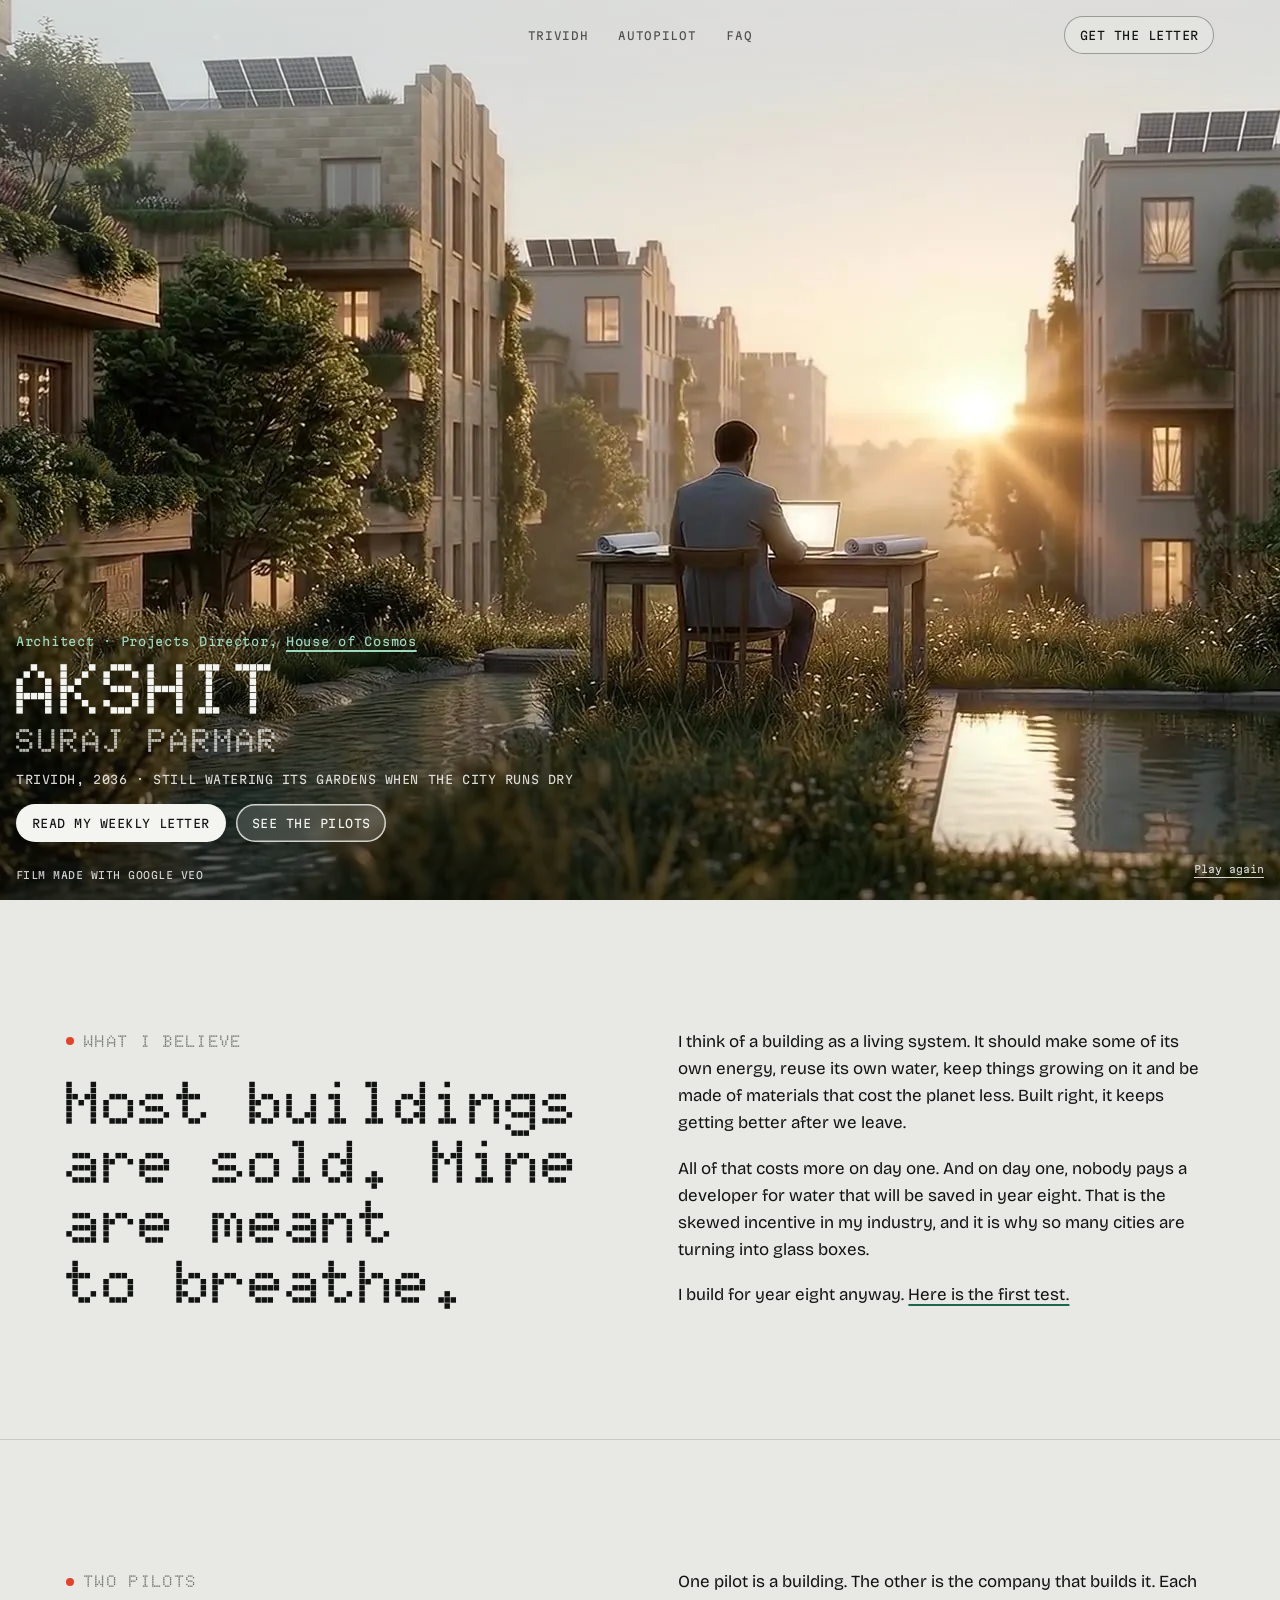
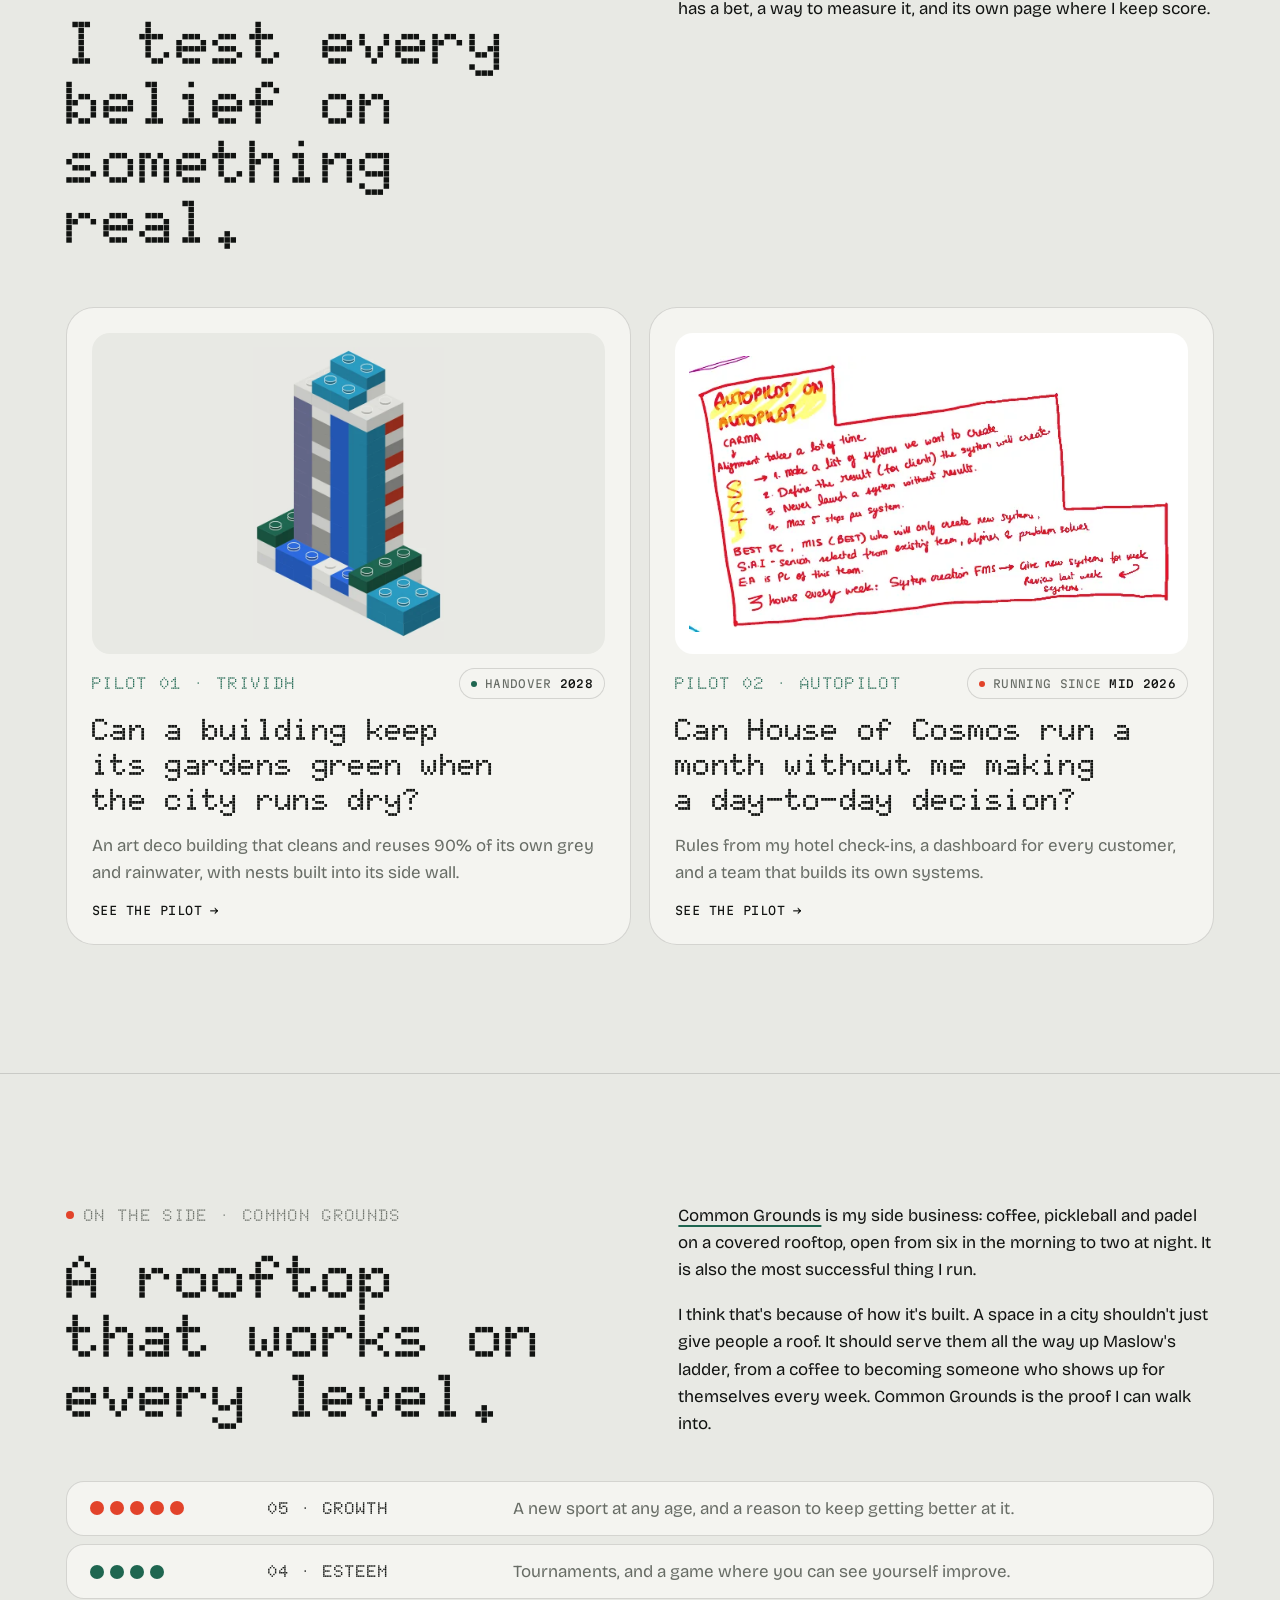
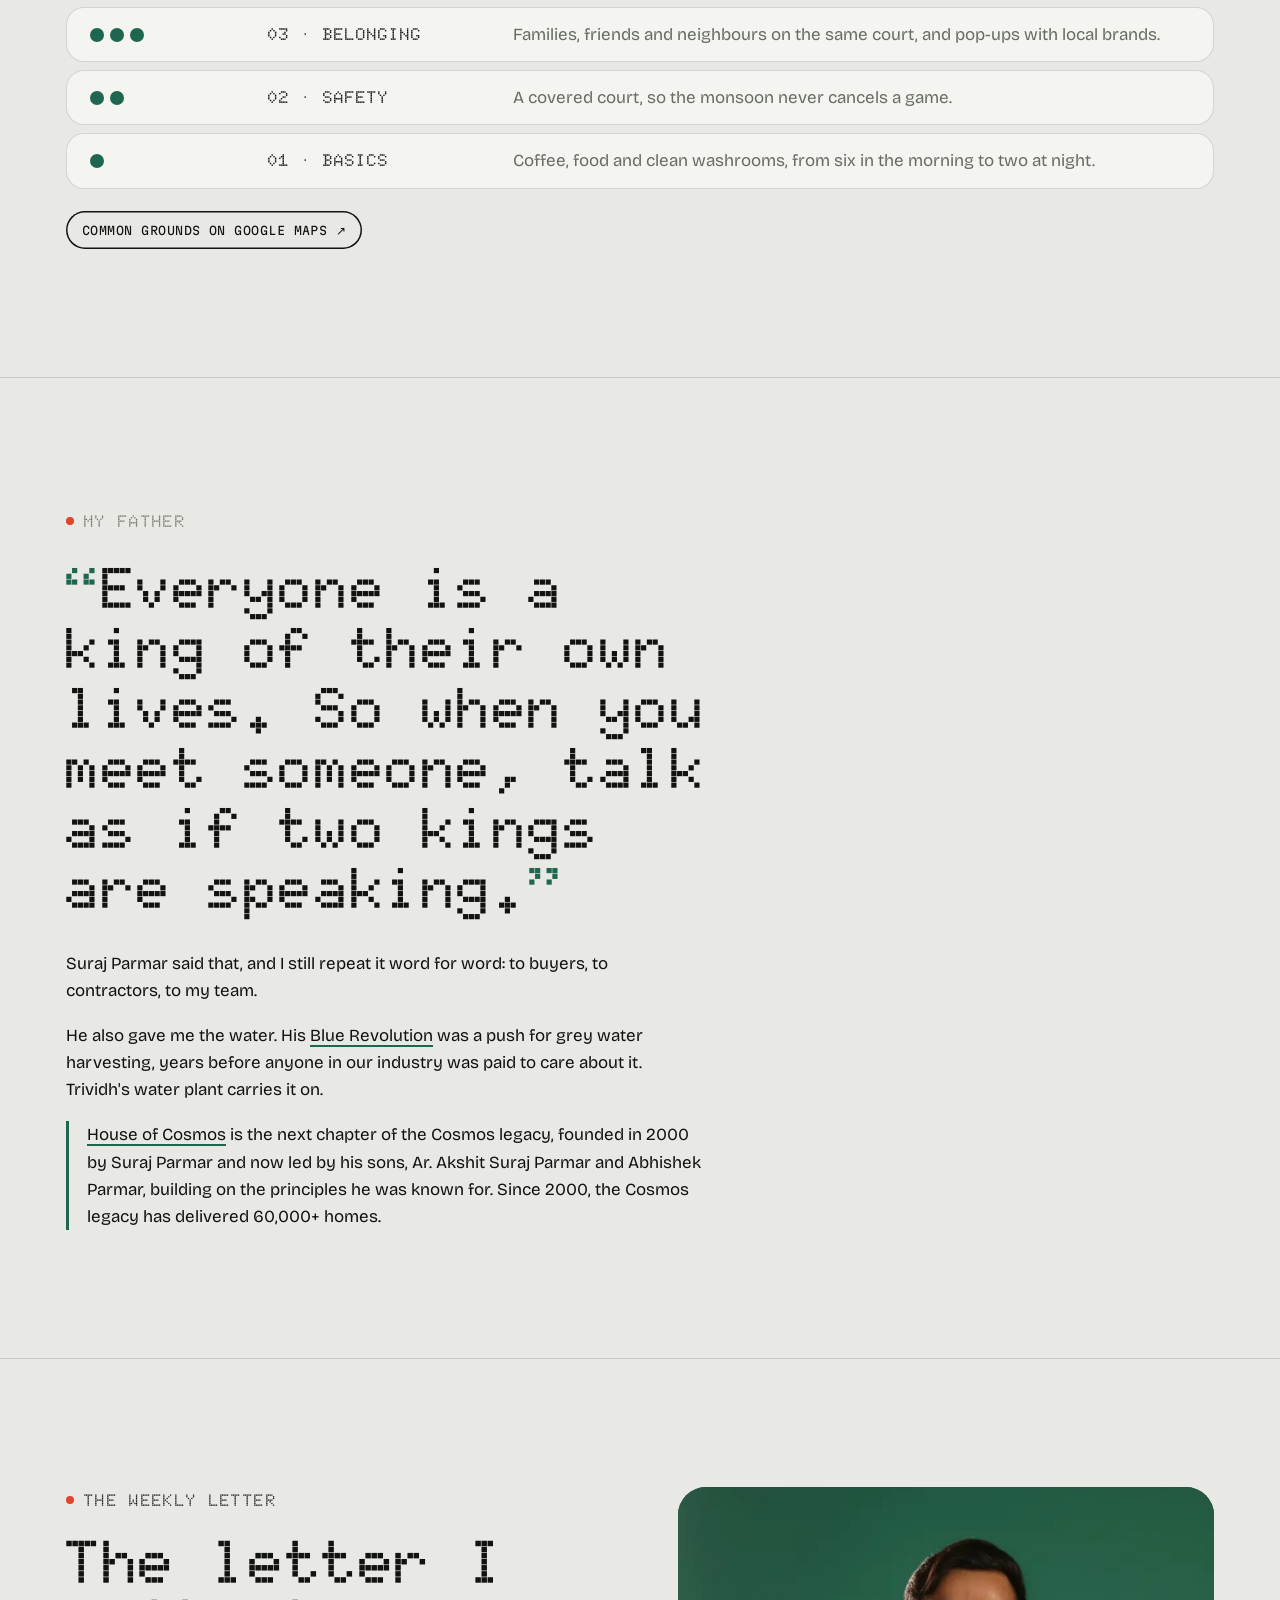
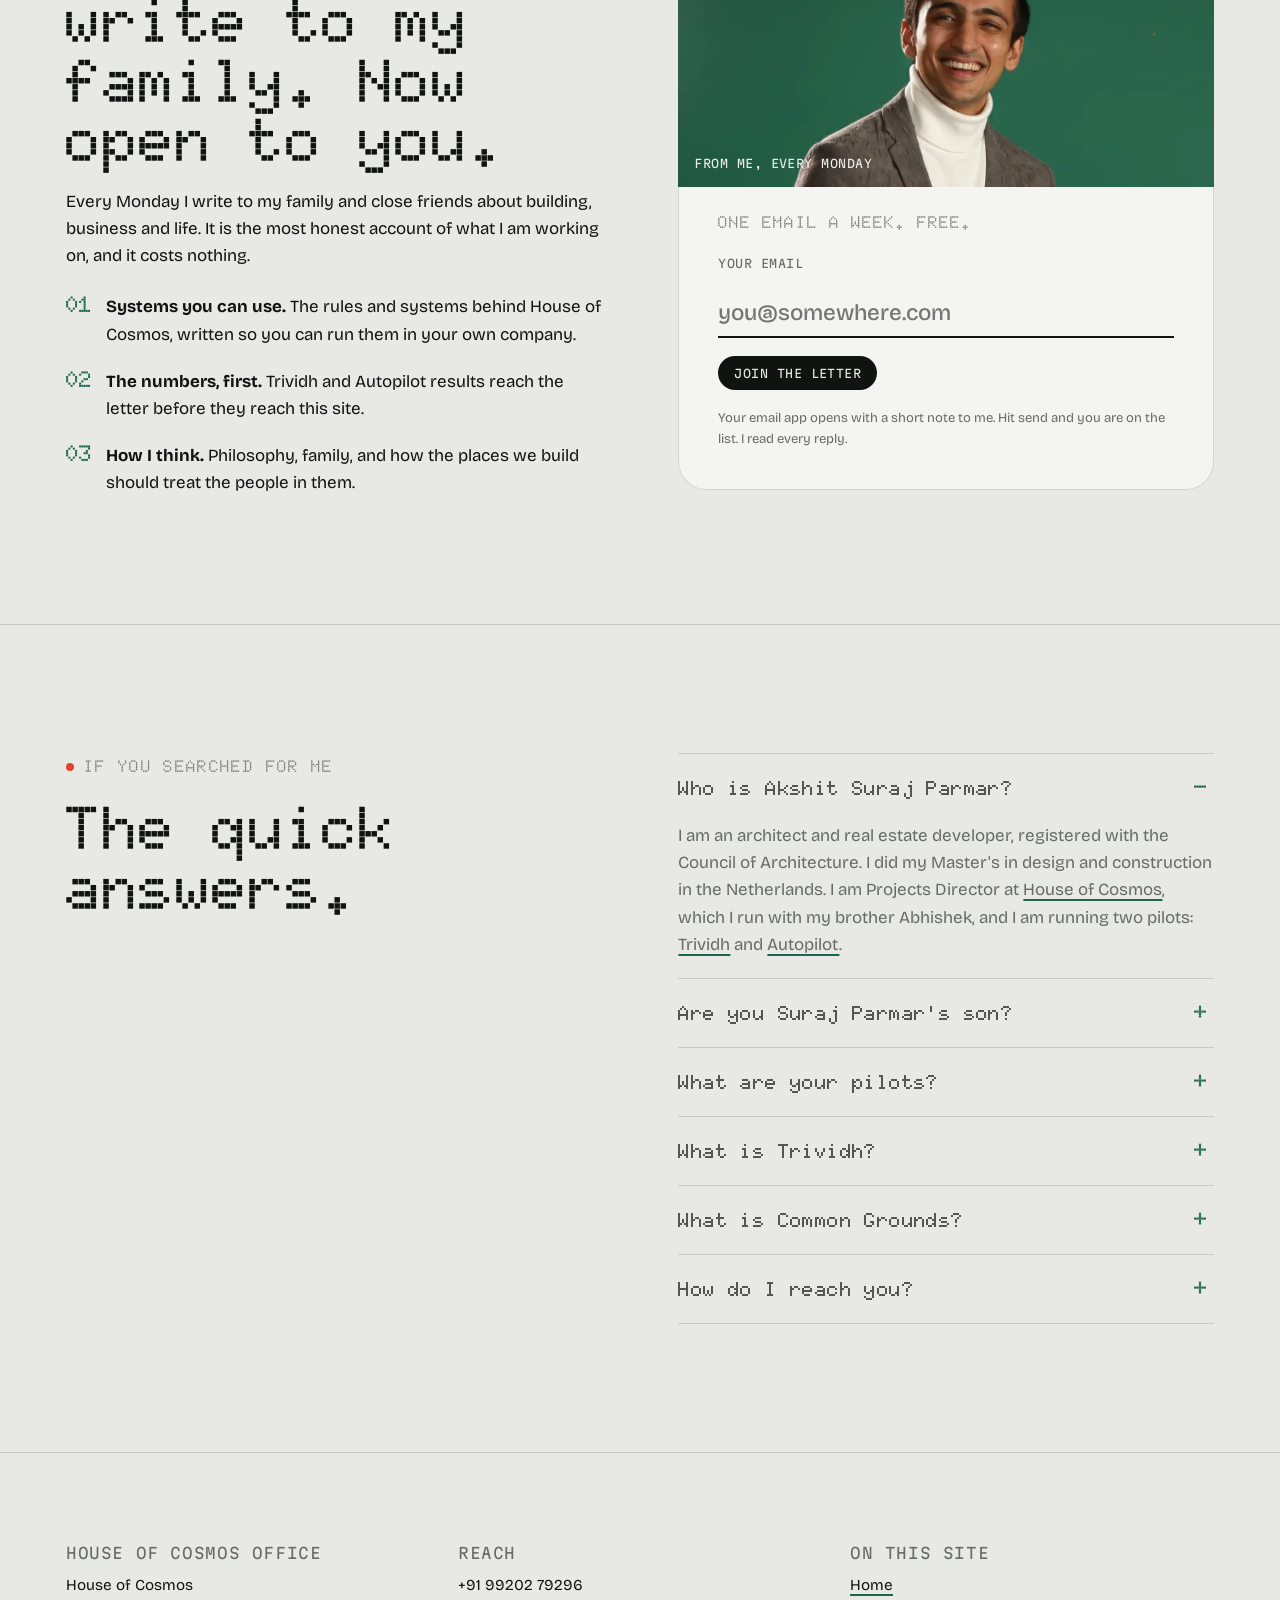
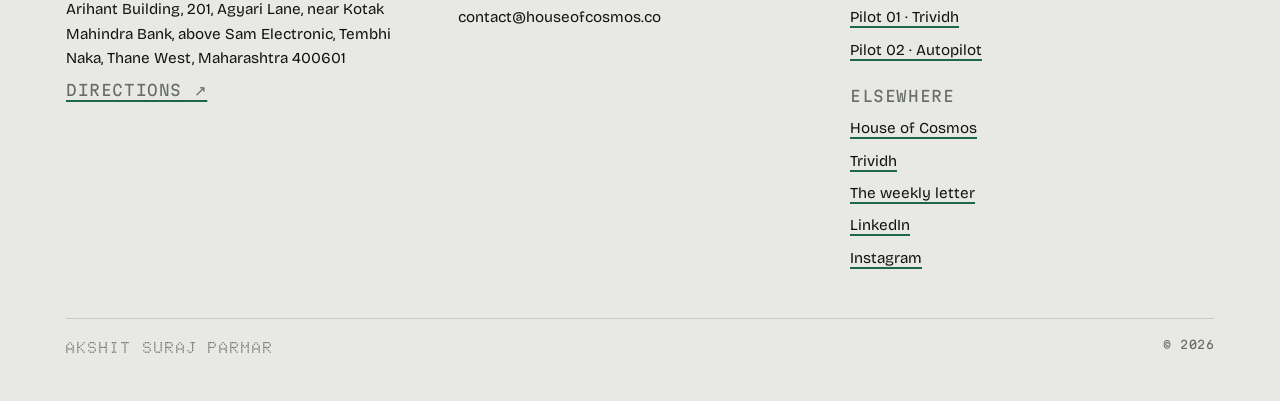
==== commit ab1f8b58: "Drop header wordmark; add Common Grounds, Blue Revolution; confident letter offer Co-Authored-By: Cl" ====
--- a/index.html
+++ b/index.html
@@ -94,6 +94,8 @@
         {"@type": "Question", "name": "Is Akshit Parmar the son of Suraj Parmar of Cosmos Group?", "acceptedAnswer": {"@type": "Answer", "text": "Yes. Suraj Parmar founded the Cosmos legacy in 2000. House of Cosmos is the next chapter of the Cosmos legacy, founded in 2000 by Suraj Parmar and now led by his sons, Ar. Akshit Suraj Parmar and Abhishek Parmar, building on the principles he was known for."}},
         {"@type": "Question", "name": "What are Akshit Parmar's pilots?", "acceptedAnswer": {"@type": "Answer", "text": "Two bets he is testing in public. Pilot 01, Trividh: a House of Cosmos building that cleans and reuses its own grey and rainwater, handing over in 2028 (https://akshitparmar.com/pilots/trividh/). Pilot 02, Autopilot: running House of Cosmos on systems so that it can go a month without him making a day-to-day decision, running since mid 2026 (https://akshitparmar.com/pilots/autopilot/)."}},
         {"@type": "Question", "name": "What is Trividh?", "acceptedAnswer": {"@type": "Answer", "text": "Trividh is a House of Cosmos residential building and Akshit's pilot project. It has an art deco design, nests for birds built into its facade, and a water system that reuses 90% of its grey and rainwater."}},
+        {"@type": "Question", "name": "What is Common Grounds in Thane?", "acceptedAnswer": {"@type": "Answer", "text": "Common Grounds is Akshit Parmar's side business: a cafe with pickleball and padel courts on a covered rooftop at Tikuji Ni Wadi Road, Hill Garden, Kokanipada, Thane West, open from 6 am to 2 am."}},
+        {"@type": "Question", "name": "What was Suraj Parmar's Blue Revolution?", "acceptedAnswer": {"@type": "Answer", "text": "The Blue Revolution was Suraj Parmar's initiative for grey water harvesting. His son Akshit carries it on in Trividh, a House of Cosmos building that cleans and reuses its own grey and rainwater."}},
         {"@type": "Question", "name": "How do I contact Akshit Parmar?", "acceptedAnswer": {"@type": "Answer", "text": "Call House of Cosmos on +91 99202 79296, email contact@houseofcosmos.co, or visit the office at Arihant Building, 201, Agyari Lane, Tembhi Naka, Thane West 400601."}}
       ]
     }
@@ -105,7 +107,7 @@
 
 <header class="bar" id="bar">
   <div class="wrap">
-    <a class="me" href="#top">Akshit</a>
+    <span aria-hidden="true"></span>
     <nav aria-label="Pages">
       <a href="pilots/trividh/">Trividh</a>
       <a href="pilots/autopilot/">Autopilot</a>
@@ -179,12 +181,36 @@
   </div>
 </section>
 
+<section class="s" id="common-grounds" aria-labelledby="h-cg">
+  <div class="wrap">
+    <div class="split">
+      <div class="head" style="margin:0">
+        <p class="label">On the side · Common Grounds</p>
+        <h2 id="h-cg">A rooftop that works on every level.</h2>
+      </div>
+      <div class="copy">
+        <p><a href="https://www.google.com/maps/place/?q=place_id:ChIJkeI0awC75zsRPtnQGLJEiQA">Common Grounds</a> is my side business: coffee, pickleball and padel on a covered rooftop, open from six in the morning to two at night. It is also the most successful thing I run.</p>
+        <p>I think that's because of how it's built. A space in a city shouldn't just give people a roof. It should serve them all the way up Maslow's ladder, from a coffee to becoming someone who shows up for themselves every week. Common Grounds is the proof I can walk into.</p>
+      </div>
+    </div>
+    <ol class="ladder" aria-label="How Common Grounds serves each level of Maslow's hierarchy">
+      <li><span class="lv" aria-hidden="true"><i></i><i></i><i></i><i></i><i></i></span><p class="k">05 · Growth</p><p>A new sport at any age, and a reason to keep getting better at it.</p></li>
+      <li><span class="lv" aria-hidden="true"><i></i><i></i><i></i><i></i></span><p class="k">04 · Esteem</p><p>Tournaments, and a game where you can see yourself improve.</p></li>
+      <li><span class="lv" aria-hidden="true"><i></i><i></i><i></i></span><p class="k">03 · Belonging</p><p>Families, friends and neighbours on the same court, and pop-ups with local brands.</p></li>
+      <li><span class="lv" aria-hidden="true"><i></i><i></i></span><p class="k">02 · Safety</p><p>A covered court, so the monsoon never cancels a game.</p></li>
+      <li><span class="lv" aria-hidden="true"><i></i></span><p class="k">01 · Basics</p><p>Coffee, food and clean washrooms, from six in the morning to two at night.</p></li>
+    </ol>
+    <p style="margin-top:22px"><a class="pill ghost" href="https://www.google.com/maps/place/?q=place_id:ChIJkeI0awC75zsRPtnQGLJEiQA">Common Grounds on Google Maps ↗</a></p>
+  </div>
+</section>
+
 <section class="s" id="father" aria-labelledby="h-father">
   <div class="wrap">
     <p class="label" style="margin-bottom:24px">My father</p>
     <h2 id="h-father" class="quote"><q>Everyone is a king of their own lives. So when you meet someone, talk as if two kings are speaking.</q></h2>
     <div class="copy" style="margin-top:32px">
       <p>Suraj Parmar said that, and I still repeat it word for word: to buyers, to contractors, to my team.</p>
+      <p>He also gave me the water. His <a href="https://www.youtube.com/watch?v=H2IJV0L4nr4&amp;t=135s">Blue Revolution</a> was a push for grey water harvesting, years before anyone in our industry was paid to care about it. Trividh's water plant carries it on.</p>
       <p class="legacy"><a href="https://houseofcosmos.co/about-us/">House of Cosmos</a> is the next chapter of the Cosmos legacy, founded in 2000 by Suraj Parmar and now led by his sons, Ar. Akshit Suraj Parmar and Abhishek Parmar, building on the principles he was known for. Since 2000, the Cosmos legacy has delivered 60,000+ homes.</p>
     </div>
   </div>
@@ -194,11 +220,12 @@
   <div class="wrap letter">
     <div class="copy">
       <p class="label">The weekly letter</p>
-      <h2 id="h-letter">Watch me pull this off. Or fail.</h2>
-      <p>Every week I write a letter to my family and close friends. Philosophy, life, business, and how both pilots are going. It is a friendly email, nothing more. You can get it too.</p>
+      <h2 id="h-letter">The letter I write to my family. Now open to you.</h2>
+      <p>Every Monday I write to my family and close friends about building, business and life. It is the most honest account of what I am working on, and it costs nothing.</p>
       <div class="either">
-        <div><span>A</span><p>You think my beliefs are naive and I am going to fail. Subscribe and you will be the first to know.</p></div>
-        <div><span>B</span><p>You think I might actually make it work. Subscribe and watch it happen.</p></div>
+        <div><span>01</span><p><b>Systems you can use.</b> The rules and systems behind House of Cosmos, written so you can run them in your own company.</p></div>
+        <div><span>02</span><p><b>The numbers, first.</b> Trividh and Autopilot results reach the letter before they reach this site.</p></div>
+        <div><span>03</span><p><b>How I think.</b> Philosophy, family, and how the places we build should treat the people in them.</p></div>
       </div>
     </div>
     <form class="paper" id="sub" novalidate>
@@ -226,6 +253,7 @@
       <details><summary>Are you Suraj Parmar's son?</summary><p>Yes. My father started the Cosmos legacy in 2000. House of Cosmos is its next chapter, run by my brother and me.</p></details>
       <details><summary>What are your pilots?</summary><p>Two bets I am testing in public. <a href="pilots/trividh/">Pilot 01, Trividh</a>: a building that cleans and reuses its own water, handing over in 2028. <a href="pilots/autopilot/">Pilot 02, Autopilot</a>: running House of Cosmos on systems, so that it can go a month without me making a day-to-day decision.</p></details>
       <details><summary>What is Trividh?</summary><p>A House of Cosmos residential building in Naupada. Art deco design, bird nests built into the facade, and a water system that reuses 90% of its grey and rainwater. <a href="pilots/trividh/">The pilot page</a> has the full bet.</p></details>
+      <details><summary>What is Common Grounds?</summary><p>My side business: coffee, pickleball and padel on a covered rooftop in Thane West, open from 6 am to 2 am. <a href="https://www.google.com/maps/place/?q=place_id:ChIJkeI0awC75zsRPtnQGLJEiQA">Find it on Google Maps</a>.</p></details>
       <details><summary>How do I reach you?</summary><p>Call the House of Cosmos office on +91 99202 79296 or email contact@houseofcosmos.co. If you want to meet, ask for me. I will be on time.</p></details>
     </div>
   </div>
--- a/site.css
+++ b/site.css
@@ -45,8 +45,6 @@
 /* top bar: floats over the film, turns into a light bar once you scroll past it */
 .bar{position:fixed;top:env(safe-area-inset-top,0px);left:0;right:0;z-index:20;background:transparent;border-bottom:1px solid transparent;transition:background .35s,border-color .35s,backdrop-filter .35s}
 .bar .wrap{display:grid;grid-template-columns:1fr auto 1fr;align-items:center;gap:16px;padding-block:16px;transition:padding .35s}
-.bar .me{font-family:var(--f-dot);font-weight:900;font-size:1.35rem;letter-spacing:.1em;line-height:1;text-decoration:none;color:var(--ink);justify-self:start}
-.bar .me span{display:none}
 .bar nav{display:flex;gap:clamp(16px,2.4vw,30px)}
 .bar nav a{font-family:var(--f-mono);font-size:.68rem;letter-spacing:.06em;text-transform:uppercase;text-decoration:none;color:rgba(17,19,17,.7)}
 .bar nav a:hover{color:var(--ink)}
@@ -56,7 +54,7 @@
 .bar.solid .wrap{padding-block:10px}
 .bar.solid .pill{background:var(--ink);color:var(--ground);box-shadow:none}
 .bar.solid .pill:hover{background:var(--green)}
-@media (max-width:760px){.bar nav{display:none}.bar .wrap{grid-template-columns:1fr auto}.bar .me span{display:none}}
+@media (max-width:760px){.bar nav{display:none}.bar .wrap{grid-template-columns:1fr auto}}
 .pill{display:inline-flex;align-items:center;gap:8px;padding:10px 16px;border-radius:999px;background:var(--ink);color:var(--ground);font-family:var(--f-mono);font-size:.72rem;text-transform:uppercase;letter-spacing:.04em;text-decoration:none;border:0;cursor:pointer}
 .pill:hover{background:var(--green);color:var(--ground)}
 .pill.ghost{background:transparent;color:var(--ink);box-shadow:inset 0 0 0 1.5px var(--ink)}
@@ -250,4 +248,13 @@
 .next:hover{color:inherit;box-shadow:inset 0 0 0 1.5px var(--ink)}
 .next h3{font-size:clamp(1.4rem,3vw,2.2rem);font-weight:900;margin-top:8px;text-wrap:balance}
 .next .arrow{font-family:var(--f-dot);font-weight:900;font-size:clamp(2rem,5vw,3.4rem);color:var(--green)}
+/* Common Grounds: Maslow ladder, widest step at the bottom */
+.ladder{list-style:none;margin:clamp(28px,4vw,44px) 0 0;padding:0;display:flex;flex-direction:column;gap:8px}
+.ladder li{display:grid;grid-template-columns:clamp(96px,14vw,150px) minmax(110px,.32fr) minmax(0,1fr);gap:clamp(12px,2.4vw,28px);align-items:center;background:var(--raised);border-radius:18px;box-shadow:inset 0 0 0 1px var(--line);padding:14px clamp(14px,2.4vw,24px)}
+.ladder .lv{display:flex;gap:6px}
+.ladder .lv i{width:clamp(10px,1.4vw,14px);height:clamp(10px,1.4vw,14px);border-radius:50%;background:var(--green)}
+.ladder li:first-child .lv i{background:var(--signal)}
+.ladder .k{font-family:var(--f-dot);font-weight:800;letter-spacing:.06em;text-transform:uppercase}
+.ladder p:last-child{color:var(--dim)}
+@media (max-width:620px){.ladder li{grid-template-columns:minmax(0,1fr);gap:6px}}
 .bar nav a[aria-current="page"]{color:var(--ink);text-decoration:underline;text-decoration-color:var(--signal)}
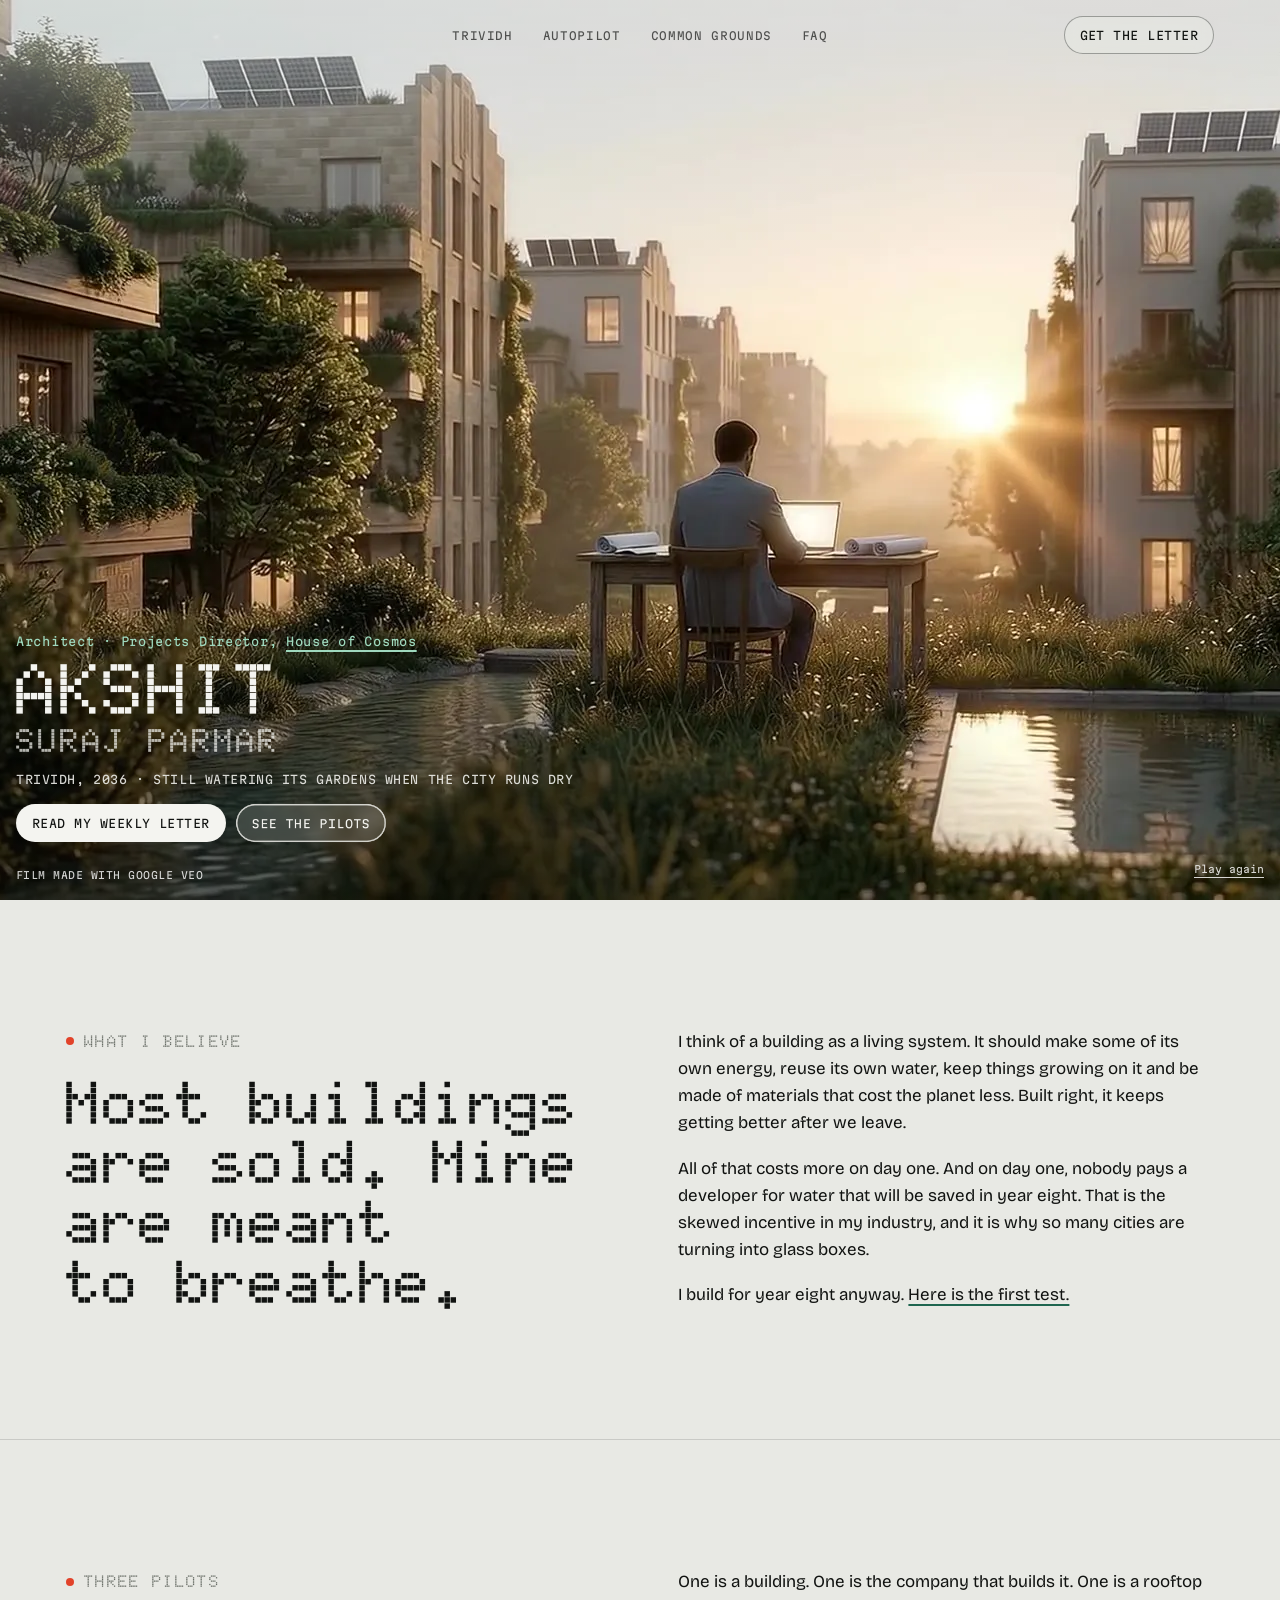
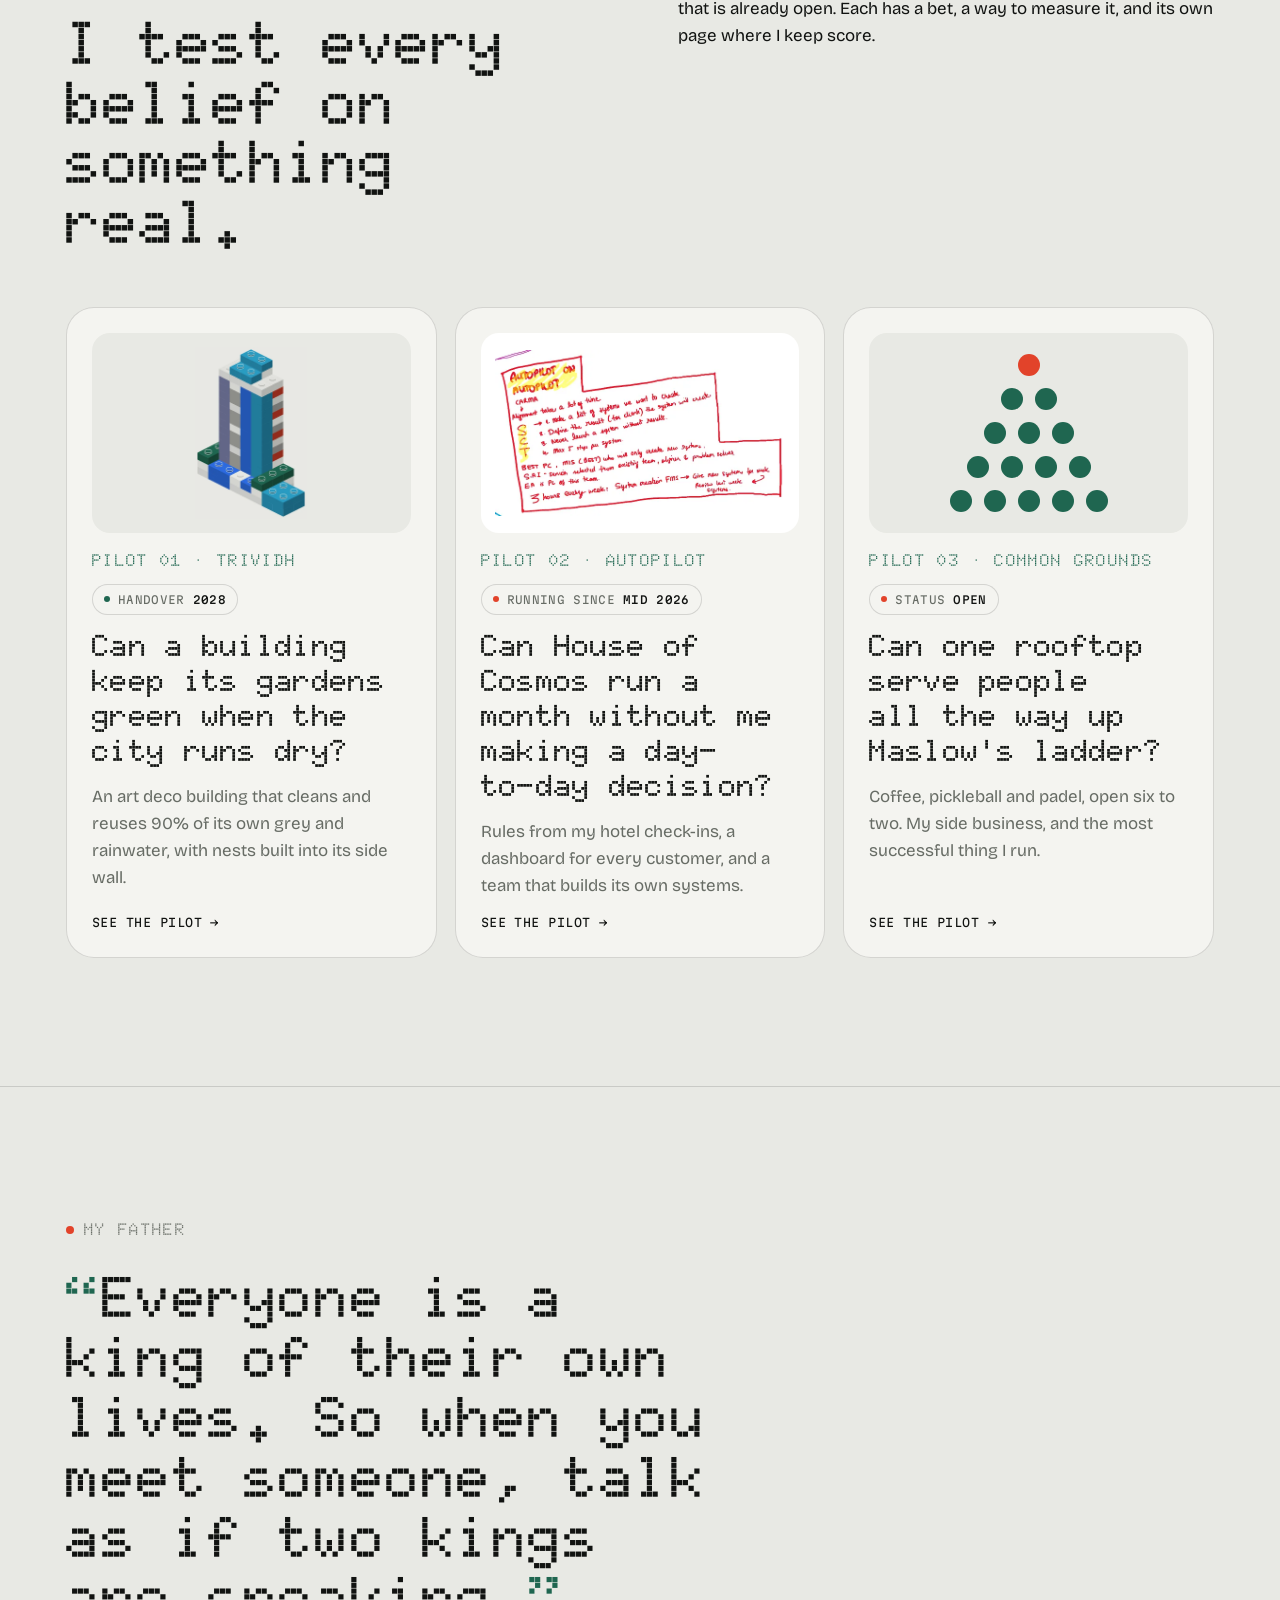
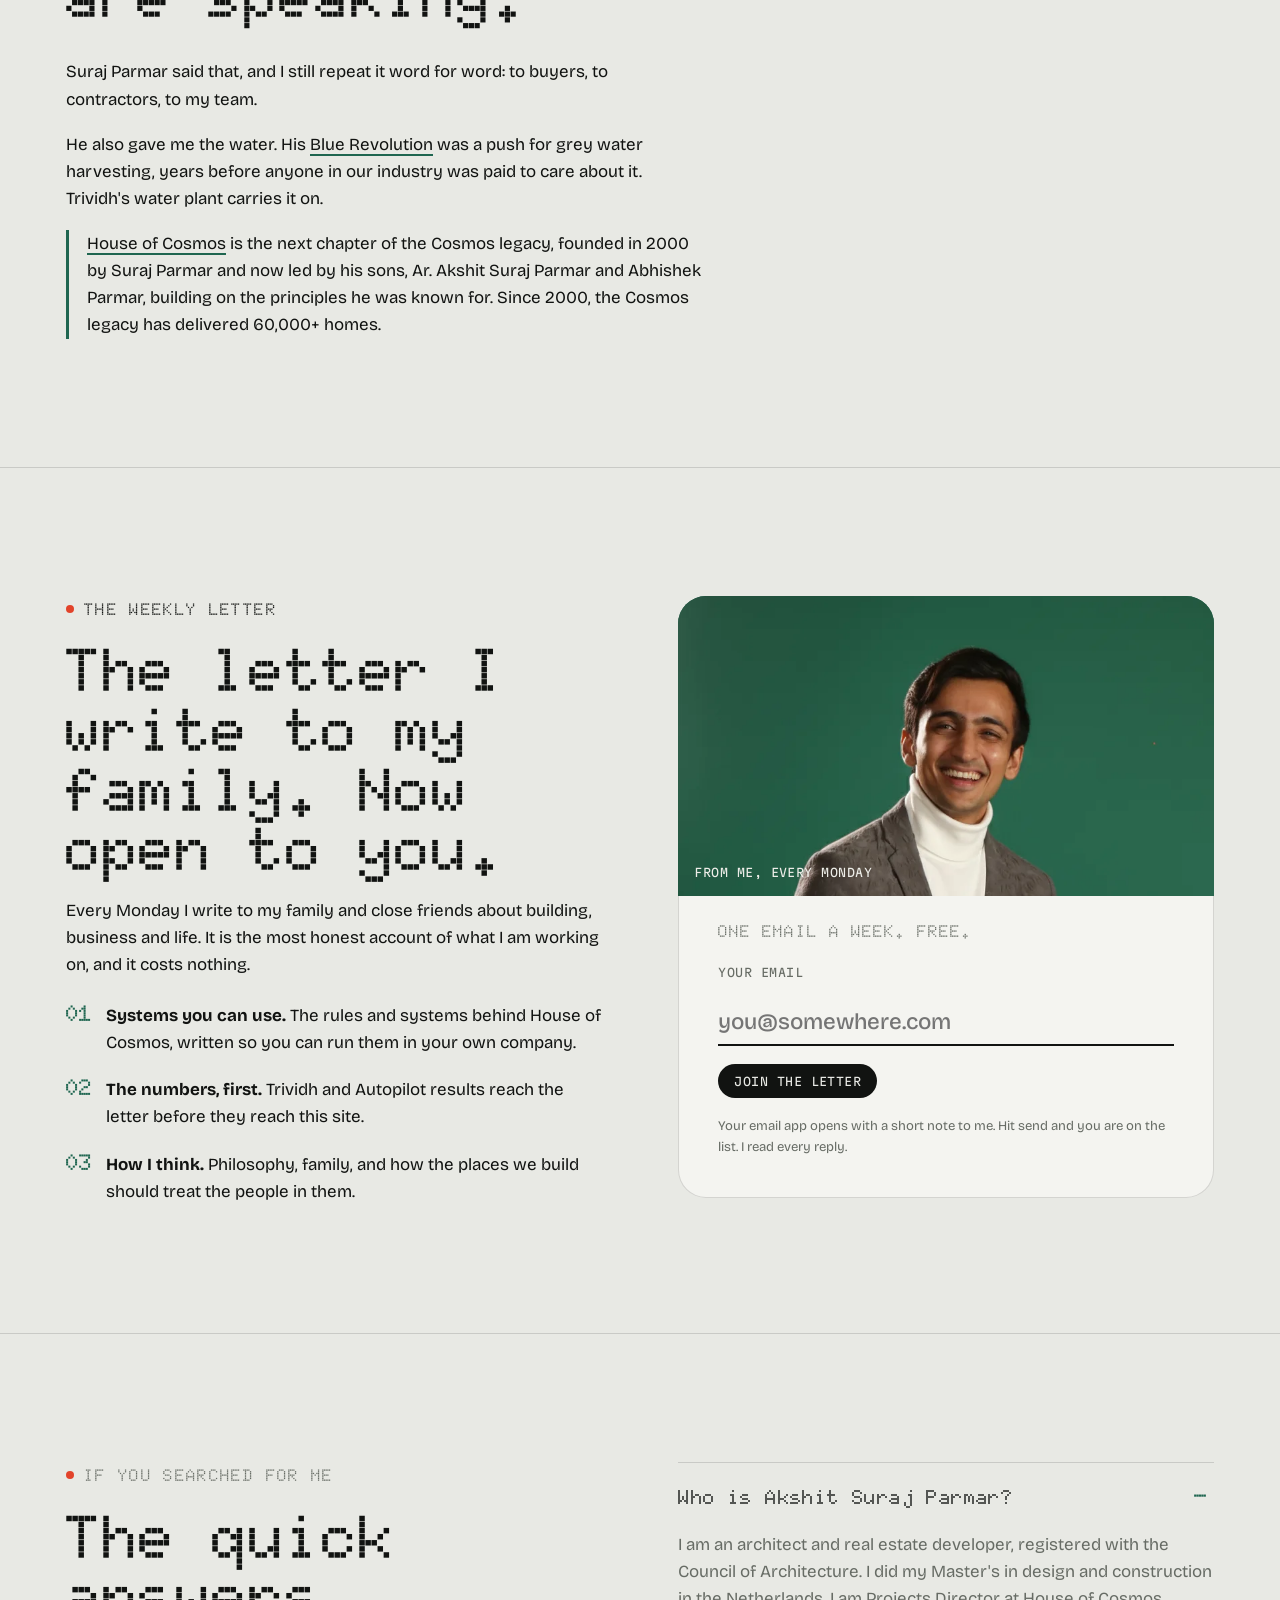
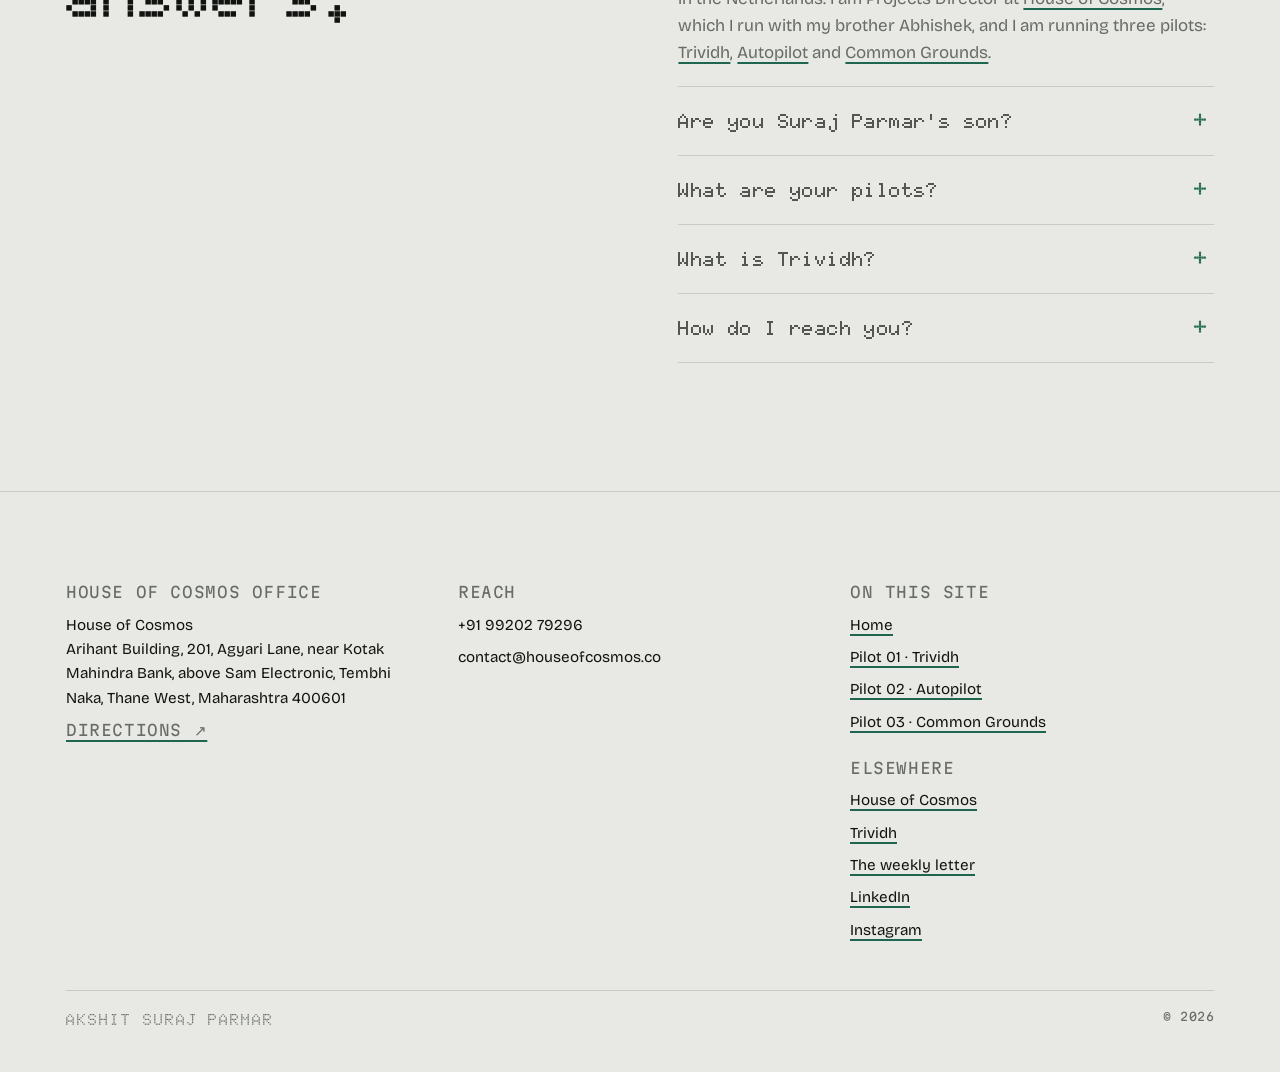
==== commit 2c00b7ac: "Common Grounds becomes Pilot 03 with its own page; home shows three pilot cards Co-Authored-By: Clau" ====
--- a/index.html
+++ b/index.html
@@ -5,7 +5,7 @@
 <meta name="viewport" content="width=device-width, initial-scale=1, viewport-fit=cover">
 <meta name="robots" content="index, follow, max-image-preview:large">
 <title>Ar. Akshit Suraj Parmar · Architect &amp; Developer</title>
-<meta name="description" content="Ar. Akshit Suraj Parmar is an architect and real estate developer. He builds homes with his brother Abhishek at House of Cosmos, runs two pilots in public, Trividh and Autopilot, and writes a weekly letter about building, business and life.">
+<meta name="description" content="Ar. Akshit Suraj Parmar is an architect and real estate developer. He builds homes with his brother Abhishek at House of Cosmos, runs three pilots in public, Trividh, Autopilot and Common Grounds, and writes a weekly letter about building, business and life.">
 <meta name="author" content="Ar. Akshit Suraj Parmar">
 <meta property="og:type" content="profile">
 <meta property="og:title" content="Ar. Akshit Suraj Parmar · Architect & developer">
@@ -85,14 +85,14 @@
       "url": "https://akshitparmar.com/",
       "mainEntity": {"@id": "https://akshitparmar.com/#person"},
       "dateModified": "2026-11-14",
-      "hasPart": [{"@id": "https://akshitparmar.com/pilots/trividh/#page"}, {"@id": "https://akshitparmar.com/pilots/autopilot/#page"}]
+      "hasPart": [{"@id": "https://akshitparmar.com/pilots/trividh/#page"}, {"@id": "https://akshitparmar.com/pilots/autopilot/#page"}, {"@id": "https://akshitparmar.com/pilots/common-grounds/#page"}]
     },
     {
       "@type": "FAQPage",
       "mainEntity": [
-        {"@type": "Question", "name": "Who is Akshit Suraj Parmar?", "acceptedAnswer": {"@type": "Answer", "text": "Ar. Akshit Suraj Parmar is an architect and real estate developer with a Master's in design and construction from the Netherlands. He is Projects Director at House of Cosmos, which he runs with his brother Abhishek Parmar, and he is running two pilots: Trividh, a building that reuses its own water, and Autopilot, running House of Cosmos on systems."}},
+        {"@type": "Question", "name": "Who is Akshit Suraj Parmar?", "acceptedAnswer": {"@type": "Answer", "text": "Ar. Akshit Suraj Parmar is an architect and real estate developer with a Master's in design and construction from the Netherlands. He is Projects Director at House of Cosmos, which he runs with his brother Abhishek Parmar, and he is running three pilots: Trividh, a building that reuses its own water; Autopilot, running House of Cosmos on systems; and Common Grounds, his rooftop cafe and sports space."}},
         {"@type": "Question", "name": "Is Akshit Parmar the son of Suraj Parmar of Cosmos Group?", "acceptedAnswer": {"@type": "Answer", "text": "Yes. Suraj Parmar founded the Cosmos legacy in 2000. House of Cosmos is the next chapter of the Cosmos legacy, founded in 2000 by Suraj Parmar and now led by his sons, Ar. Akshit Suraj Parmar and Abhishek Parmar, building on the principles he was known for."}},
-        {"@type": "Question", "name": "What are Akshit Parmar's pilots?", "acceptedAnswer": {"@type": "Answer", "text": "Two bets he is testing in public. Pilot 01, Trividh: a House of Cosmos building that cleans and reuses its own grey and rainwater, handing over in 2028 (https://akshitparmar.com/pilots/trividh/). Pilot 02, Autopilot: running House of Cosmos on systems so that it can go a month without him making a day-to-day decision, running since mid 2026 (https://akshitparmar.com/pilots/autopilot/)."}},
+        {"@type": "Question", "name": "What are Akshit Parmar's pilots?", "acceptedAnswer": {"@type": "Answer", "text": "Three bets he is testing in public. Pilot 01, Trividh: a House of Cosmos building that cleans and reuses its own grey and rainwater, handing over in 2028 (https://akshitparmar.com/pilots/trividh/). Pilot 02, Autopilot: running House of Cosmos on systems so that it can go a month without him making a day-to-day decision, running since mid 2026 (https://akshitparmar.com/pilots/autopilot/). Pilot 03, Common Grounds: his side business, a rooftop cafe with pickleball and padel courts built to serve people across Maslow's hierarchy of needs (https://akshitparmar.com/pilots/common-grounds/)."}},
         {"@type": "Question", "name": "What is Trividh?", "acceptedAnswer": {"@type": "Answer", "text": "Trividh is a House of Cosmos residential building and Akshit's pilot project. It has an art deco design, nests for birds built into its facade, and a water system that reuses 90% of its grey and rainwater."}},
         {"@type": "Question", "name": "What is Common Grounds in Thane?", "acceptedAnswer": {"@type": "Answer", "text": "Common Grounds is Akshit Parmar's side business: a cafe with pickleball and padel courts on a covered rooftop at Tikuji Ni Wadi Road, Hill Garden, Kokanipada, Thane West, open from 6 am to 2 am."}},
         {"@type": "Question", "name": "What was Suraj Parmar's Blue Revolution?", "acceptedAnswer": {"@type": "Answer", "text": "The Blue Revolution was Suraj Parmar's initiative for grey water harvesting. His son Akshit carries it on in Trividh, a House of Cosmos building that cleans and reuses its own grey and rainwater."}},
@@ -111,6 +111,7 @@
     <nav aria-label="Pages">
       <a href="pilots/trividh/">Trividh</a>
       <a href="pilots/autopilot/">Autopilot</a>
+      <a href="pilots/common-grounds/">Common Grounds</a>
       <a href="#faq">FAQ</a>
     </nav>
     <a class="pill" href="#letter">Get the letter</a>
@@ -155,11 +156,11 @@
   <div class="wrap">
     <div class="split">
       <div class="head" style="margin:0">
-        <p class="label">Two pilots</p>
+        <p class="label">Three pilots</p>
         <h2 id="h-pilots">I test every belief on something real.</h2>
       </div>
       <div class="copy">
-        <p>One pilot is a building. The other is the company that builds it. Each has a bet, a way to measure it, and its own page where I keep score.</p>
+        <p>One is a building. One is the company that builds it. One is a rooftop that is already open. Each has a bet, a way to measure it, and its own page where I keep score.</p>
       </div>
     </div>
     <div class="pilots">
@@ -177,30 +178,14 @@
         <p>Rules from my hotel check-ins, a dashboard for every customer, and a team that builds its own systems.</p>
         <span class="go">See the pilot →</span>
       </a>
-    </div>
-  </div>
-</section>
-
-<section class="s" id="common-grounds" aria-labelledby="h-cg">
-  <div class="wrap">
-    <div class="split">
-      <div class="head" style="margin:0">
-        <p class="label">On the side · Common Grounds</p>
-        <h2 id="h-cg">A rooftop that works on every level.</h2>
-      </div>
-      <div class="copy">
-        <p><a href="https://www.google.com/maps/place/?q=place_id:ChIJkeI0awC75zsRPtnQGLJEiQA">Common Grounds</a> is my side business: coffee, pickleball and padel on a covered rooftop, open from six in the morning to two at night. It is also the most successful thing I run.</p>
-        <p>I think that's because of how it's built. A space in a city shouldn't just give people a roof. It should serve them all the way up Maslow's ladder, from a coffee to becoming someone who shows up for themselves every week. Common Grounds is the proof I can walk into.</p>
-      </div>
-    </div>
-    <ol class="ladder" aria-label="How Common Grounds serves each level of Maslow's hierarchy">
-      <li><span class="lv" aria-hidden="true"><i></i><i></i><i></i><i></i><i></i></span><p class="k">05 · Growth</p><p>A new sport at any age, and a reason to keep getting better at it.</p></li>
-      <li><span class="lv" aria-hidden="true"><i></i><i></i><i></i><i></i></span><p class="k">04 · Esteem</p><p>Tournaments, and a game where you can see yourself improve.</p></li>
-      <li><span class="lv" aria-hidden="true"><i></i><i></i><i></i></span><p class="k">03 · Belonging</p><p>Families, friends and neighbours on the same court, and pop-ups with local brands.</p></li>
-      <li><span class="lv" aria-hidden="true"><i></i><i></i></span><p class="k">02 · Safety</p><p>A covered court, so the monsoon never cancels a game.</p></li>
-      <li><span class="lv" aria-hidden="true"><i></i></span><p class="k">01 · Basics</p><p>Coffee, food and clean washrooms, from six in the morning to two at night.</p></li>
-    </ol>
-    <p style="margin-top:22px"><a class="pill ghost" href="https://www.google.com/maps/place/?q=place_id:ChIJkeI0awC75zsRPtnQGLJEiQA">Common Grounds on Google Maps ↗</a></p>
+      <a class="pc" href="pilots/common-grounds/">
+        <div class="vis"><span class="pyr" aria-hidden="true"><span><i></i></span><span><i></i><i></i></span><span><i></i><i></i><i></i></span><span><i></i><i></i><i></i><i></i></span><span><i></i><i></i><i></i><i></i><i></i></span></span></div>
+        <div class="top"><p class="n">Pilot 03 · Common Grounds</p><span class="chip live"><i></i>Status <b>Open</b></span></div>
+        <h3>Can one rooftop serve people all the way up Maslow's ladder?</h3>
+        <p>Coffee, pickleball and padel, open six to two. My side business, and the most successful thing I run.</p>
+        <span class="go">See the pilot →</span>
+      </a>
+    </div>
   </div>
 </section>
 
@@ -249,11 +234,10 @@
       <h2 id="h-faq">The quick answers.</h2>
     </div>
     <div class="faq">
-      <details open><summary>Who is Akshit Suraj Parmar?</summary><p>I am an architect and real estate developer, registered with the Council of Architecture. I did my Master's in design and construction in the Netherlands. I am Projects Director at <a href="https://houseofcosmos.co/">House of Cosmos</a>, which I run with my brother Abhishek, and I am running two pilots: <a href="pilots/trividh/">Trividh</a> and <a href="pilots/autopilot/">Autopilot</a>.</p></details>
+      <details open><summary>Who is Akshit Suraj Parmar?</summary><p>I am an architect and real estate developer, registered with the Council of Architecture. I did my Master's in design and construction in the Netherlands. I am Projects Director at <a href="https://houseofcosmos.co/">House of Cosmos</a>, which I run with my brother Abhishek, and I am running three pilots: <a href="pilots/trividh/">Trividh</a>, <a href="pilots/autopilot/">Autopilot</a> and <a href="pilots/common-grounds/">Common Grounds</a>.</p></details>
       <details><summary>Are you Suraj Parmar's son?</summary><p>Yes. My father started the Cosmos legacy in 2000. House of Cosmos is its next chapter, run by my brother and me.</p></details>
-      <details><summary>What are your pilots?</summary><p>Two bets I am testing in public. <a href="pilots/trividh/">Pilot 01, Trividh</a>: a building that cleans and reuses its own water, handing over in 2028. <a href="pilots/autopilot/">Pilot 02, Autopilot</a>: running House of Cosmos on systems, so that it can go a month without me making a day-to-day decision.</p></details>
+      <details><summary>What are your pilots?</summary><p>Three bets I am testing in public. <a href="pilots/trividh/">Pilot 01, Trividh</a>: a building that cleans and reuses its own water, handing over in 2028. <a href="pilots/autopilot/">Pilot 02, Autopilot</a>: running House of Cosmos on systems, so that it can go a month without me making a day-to-day decision. <a href="pilots/common-grounds/">Pilot 03, Common Grounds</a>: my side business, a rooftop with coffee, pickleball and padel, built to serve people across Maslow's ladder.</p></details>
       <details><summary>What is Trividh?</summary><p>A House of Cosmos residential building in Naupada. Art deco design, bird nests built into the facade, and a water system that reuses 90% of its grey and rainwater. <a href="pilots/trividh/">The pilot page</a> has the full bet.</p></details>
-      <details><summary>What is Common Grounds?</summary><p>My side business: coffee, pickleball and padel on a covered rooftop in Thane West, open from 6 am to 2 am. <a href="https://www.google.com/maps/place/?q=place_id:ChIJkeI0awC75zsRPtnQGLJEiQA">Find it on Google Maps</a>.</p></details>
       <details><summary>How do I reach you?</summary><p>Call the House of Cosmos office on +91 99202 79296 or email contact@houseofcosmos.co. If you want to meet, ask for me. I will be on time.</p></details>
     </div>
   </div>
@@ -279,6 +263,7 @@
         <a href="./">Home</a>
         <a href="pilots/trividh/">Pilot 01 · Trividh</a>
         <a href="pilots/autopilot/">Pilot 02 · Autopilot</a>
+        <a href="pilots/common-grounds/">Pilot 03 · Common Grounds</a>
         <p class="mono" style="margin-top:14px">Elsewhere</p>
         <a href="https://houseofcosmos.co/">House of Cosmos</a>
         <a href="https://houseofcosmos.co/trividh/">Trividh</a>
--- a/site.css
+++ b/site.css
@@ -212,8 +212,9 @@
 
 /* ---- multi-page additions (14 Nov 2026) ---- */
 /* two pilots on the home page */
-.pilots{display:grid;grid-template-columns:repeat(2,minmax(0,1fr));gap:18px;margin-top:clamp(32px,5vw,56px)}
-@media (max-width:860px){.pilots{grid-template-columns:minmax(0,1fr)}}
+.pilots{display:grid;grid-template-columns:repeat(3,minmax(0,1fr));gap:18px;margin-top:clamp(32px,5vw,56px)}
+@media (max-width:1080px){.pilots{grid-template-columns:repeat(2,minmax(0,1fr))}}
+@media (max-width:700px){.pilots{grid-template-columns:minmax(0,1fr)}}
 .pc{background:var(--raised);border-radius:28px;box-shadow:inset 0 0 0 1px var(--line);padding:clamp(16px,2.6vw,26px);display:flex;flex-direction:column;gap:14px;text-decoration:none;color:inherit;min-width:0;transition:box-shadow .25s,transform .25s}
 .pc:hover{color:inherit;box-shadow:inset 0 0 0 1.5px var(--ink);transform:translateY(-3px)}
 .pc .vis{aspect-ratio:16/10;border-radius:18px;background:var(--ground);display:flex;align-items:center;justify-content:center;overflow:hidden;padding:14px}
@@ -258,3 +259,7 @@
 .ladder p:last-child{color:var(--dim)}
 @media (max-width:620px){.ladder li{grid-template-columns:minmax(0,1fr);gap:6px}}
 .bar nav a[aria-current="page"]{color:var(--ink);text-decoration:underline;text-decoration-color:var(--signal)}
+.pyr{display:flex;flex-direction:column;align-items:center;gap:clamp(8px,1.2vw,12px)}
+.pyr>span{display:flex;gap:clamp(8px,1.2vw,12px)}
+.pyr i{width:clamp(14px,2vw,22px);height:clamp(14px,2vw,22px);border-radius:50%;background:var(--green)}
+.pyr>span:first-child i{background:var(--signal)}
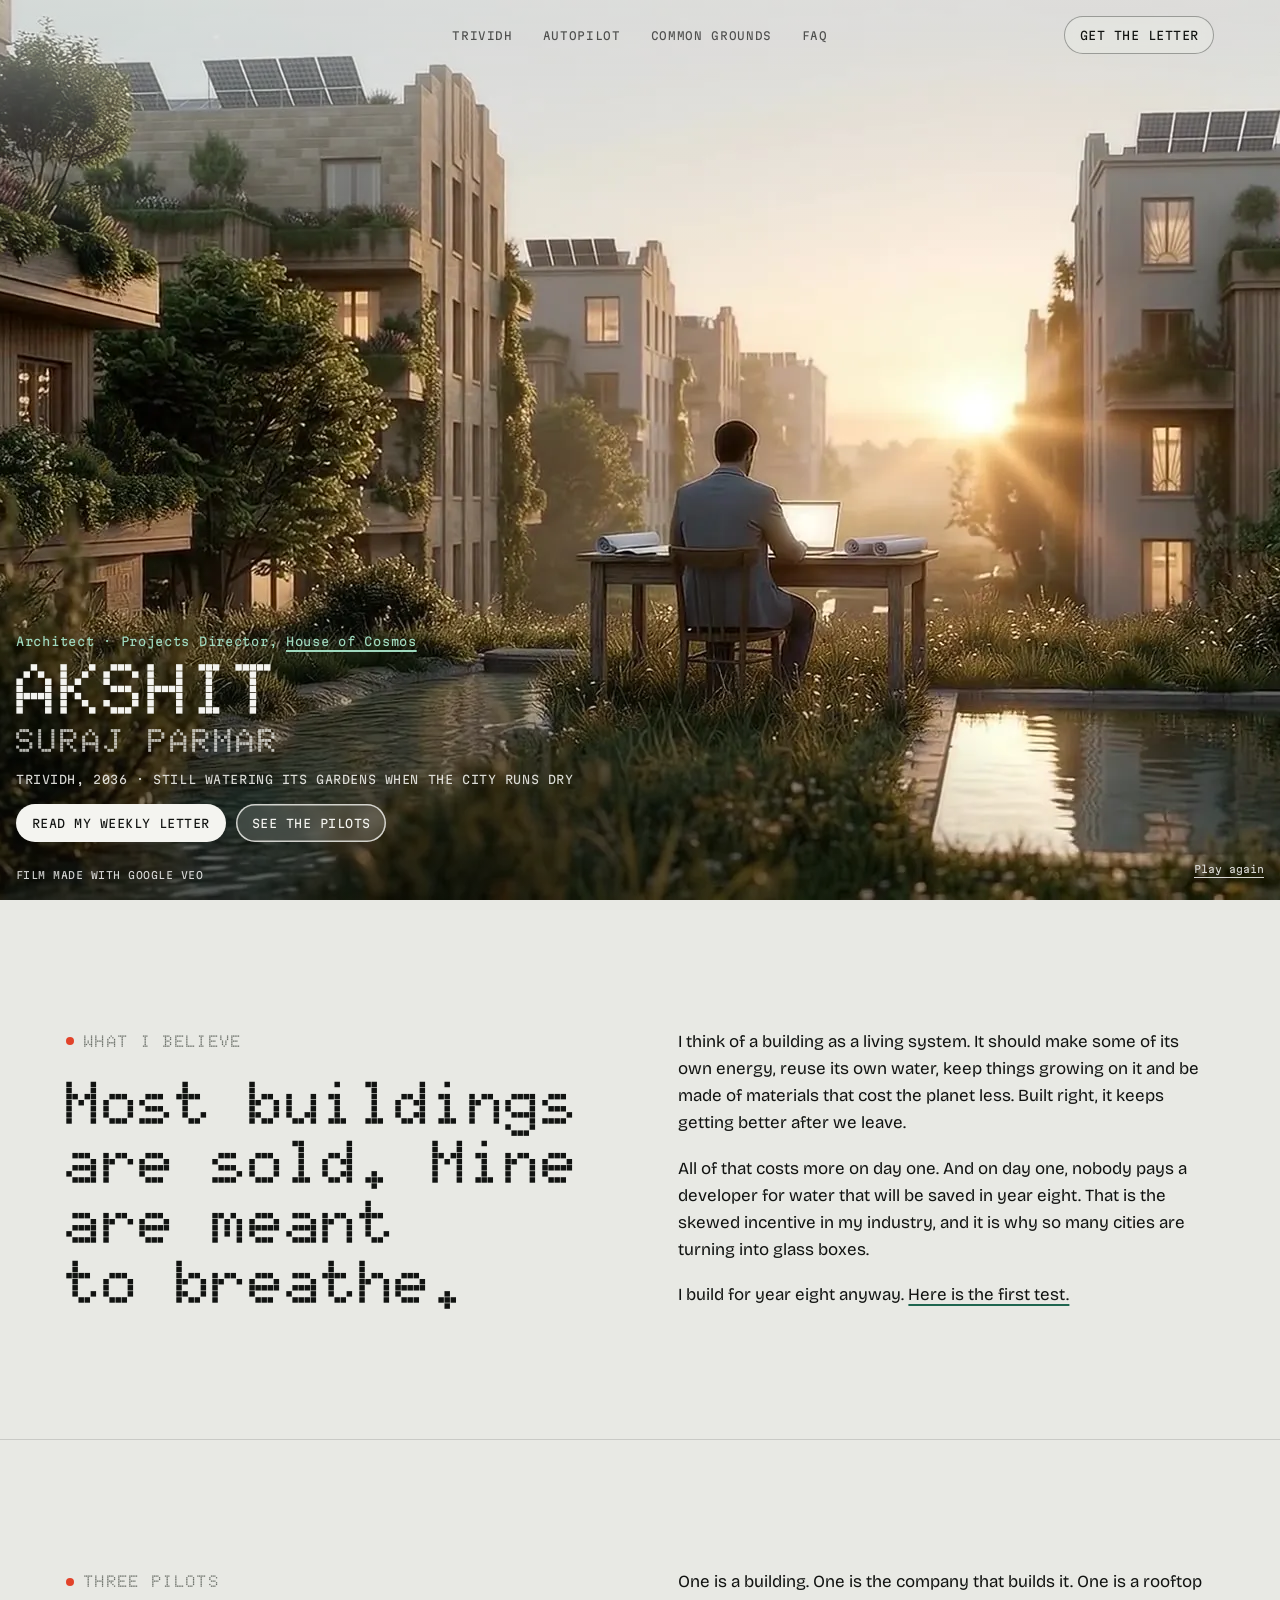
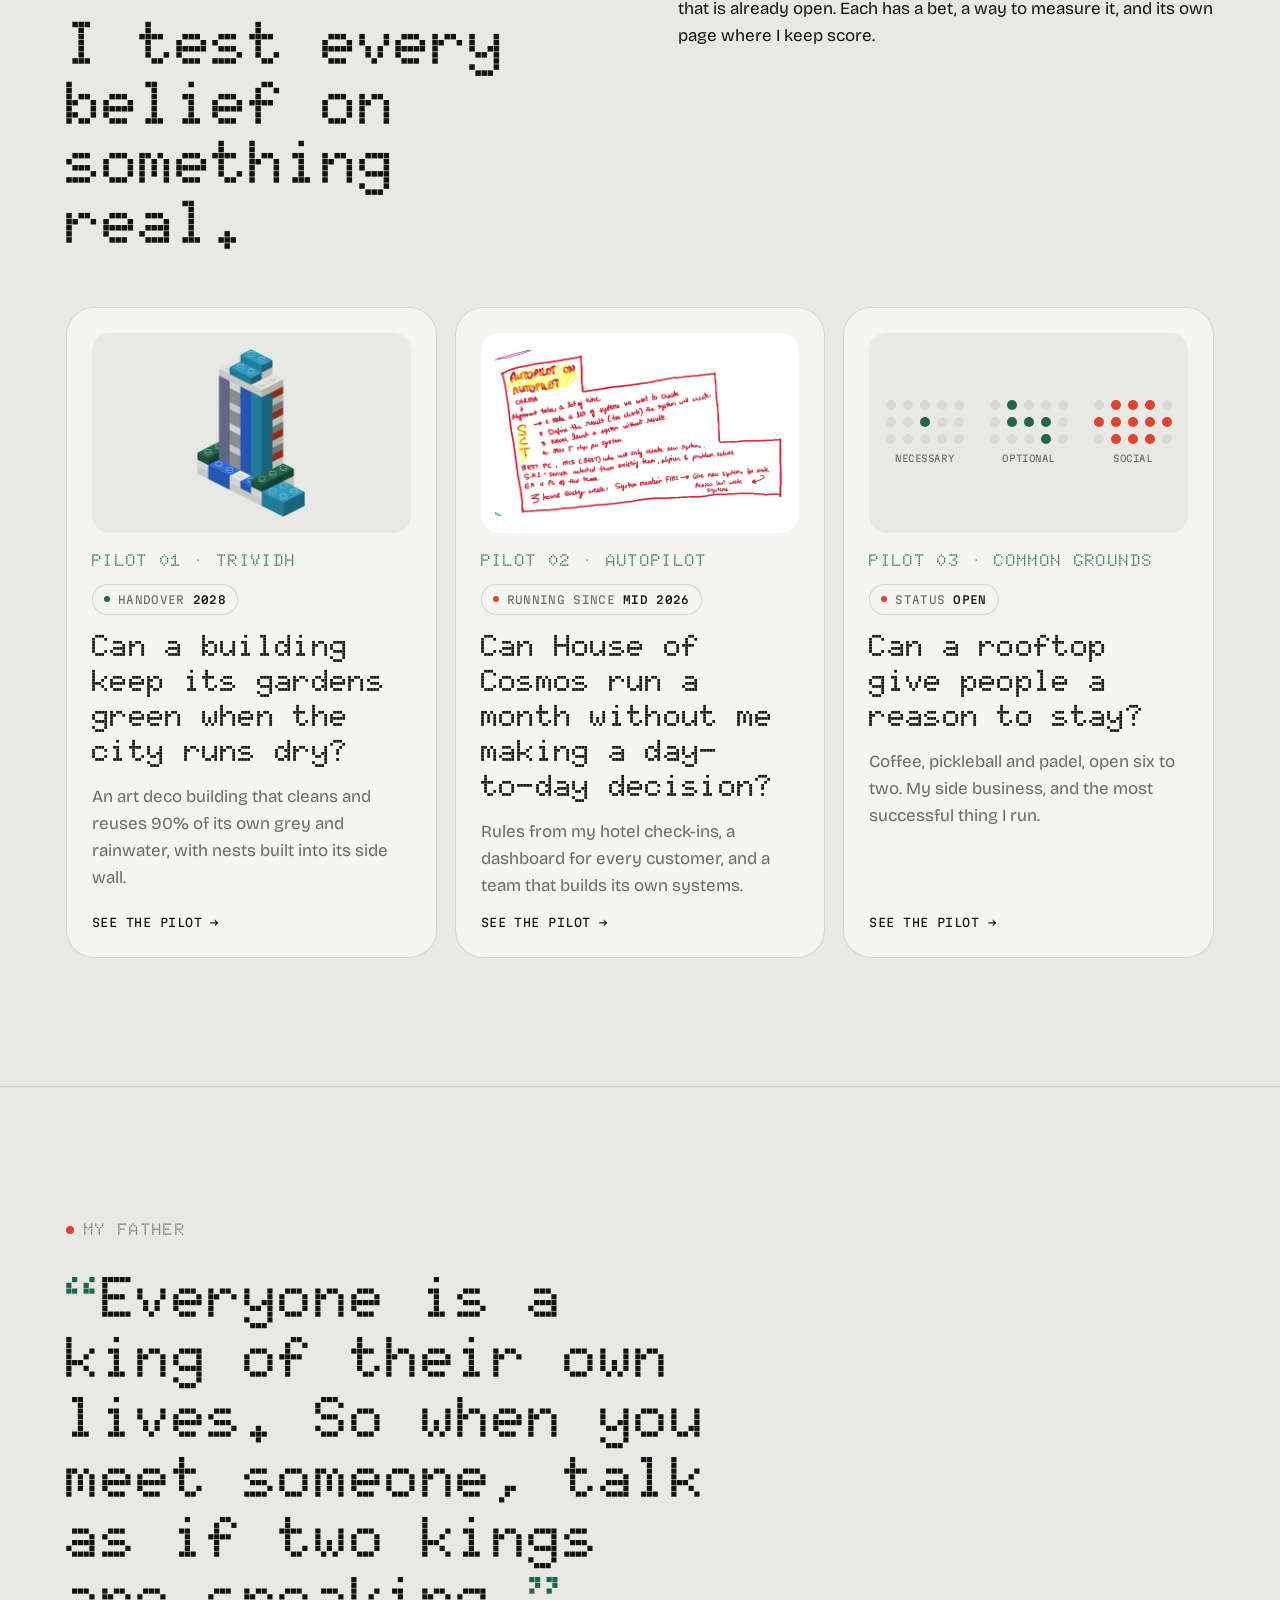
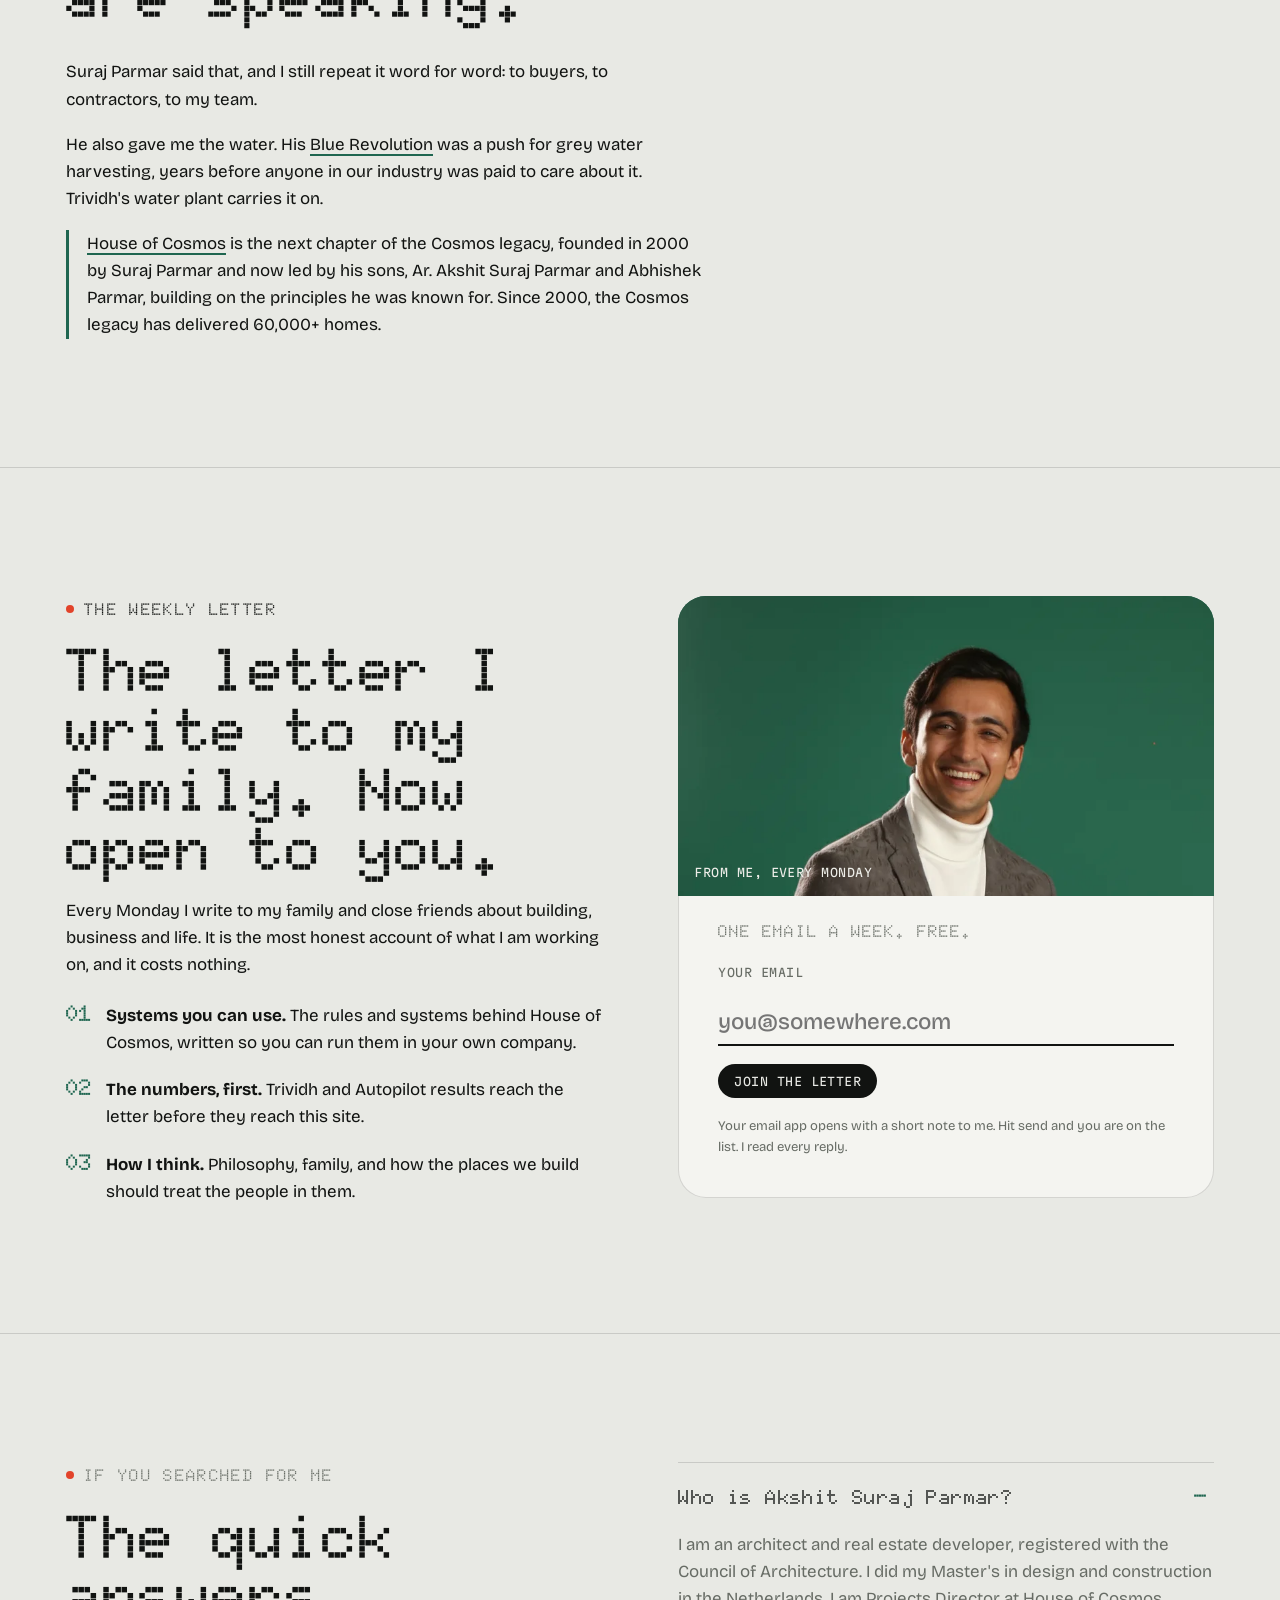
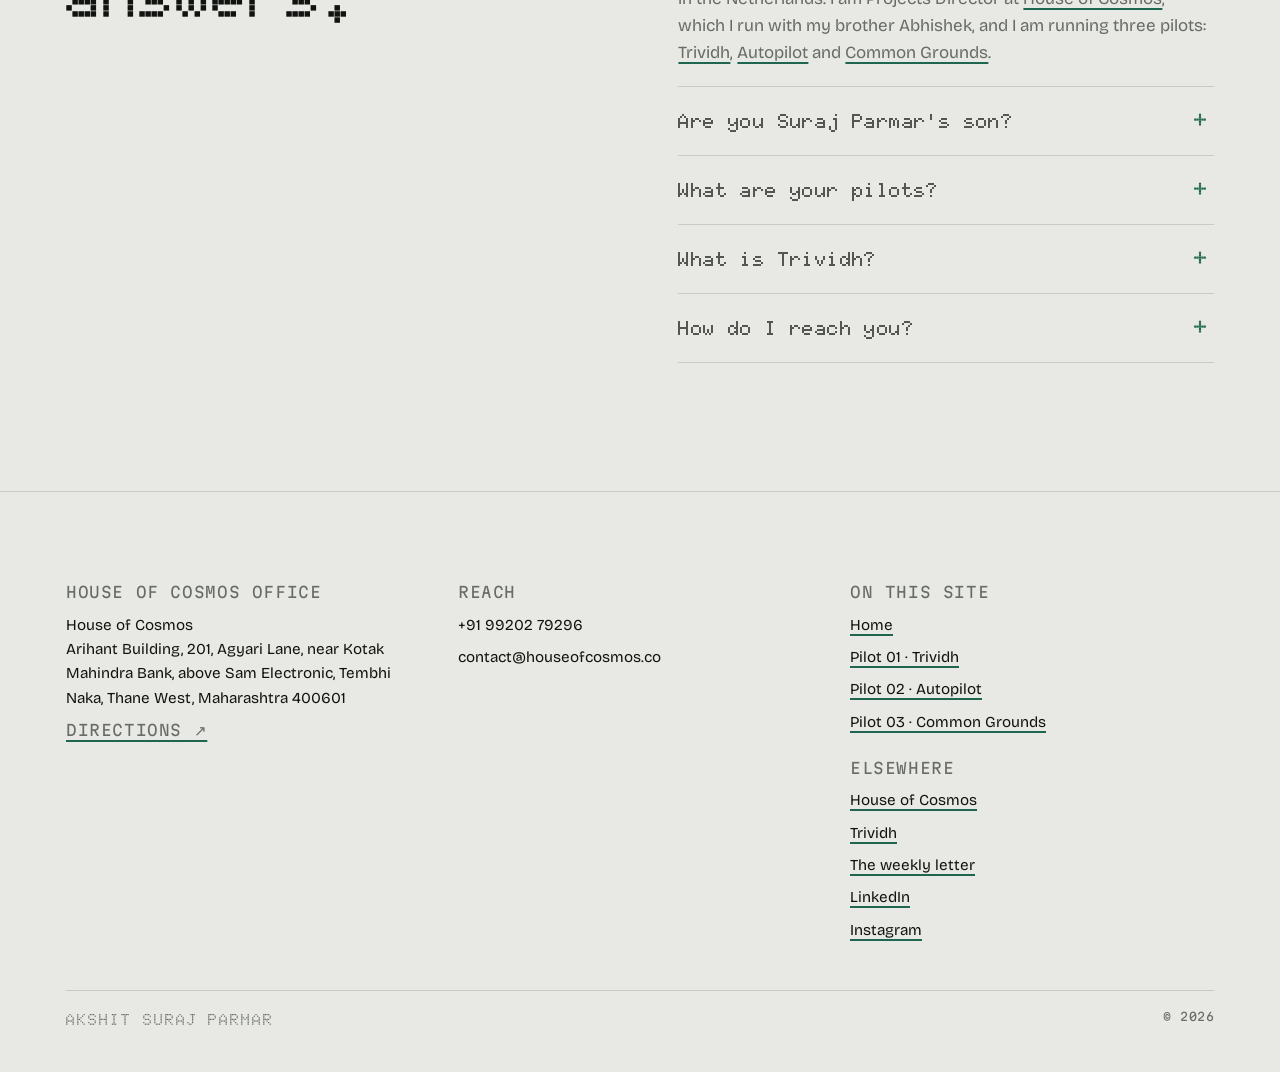
==== commit 08766ae7: "Common Grounds: Jan Gehl's necessary, optional and social activities instead of Maslow Co-Authored-B" ====
--- a/index.html
+++ b/index.html
@@ -92,7 +92,7 @@
       "mainEntity": [
         {"@type": "Question", "name": "Who is Akshit Suraj Parmar?", "acceptedAnswer": {"@type": "Answer", "text": "Ar. Akshit Suraj Parmar is an architect and real estate developer with a Master's in design and construction from the Netherlands. He is Projects Director at House of Cosmos, which he runs with his brother Abhishek Parmar, and he is running three pilots: Trividh, a building that reuses its own water; Autopilot, running House of Cosmos on systems; and Common Grounds, his rooftop cafe and sports space."}},
         {"@type": "Question", "name": "Is Akshit Parmar the son of Suraj Parmar of Cosmos Group?", "acceptedAnswer": {"@type": "Answer", "text": "Yes. Suraj Parmar founded the Cosmos legacy in 2000. House of Cosmos is the next chapter of the Cosmos legacy, founded in 2000 by Suraj Parmar and now led by his sons, Ar. Akshit Suraj Parmar and Abhishek Parmar, building on the principles he was known for."}},
-        {"@type": "Question", "name": "What are Akshit Parmar's pilots?", "acceptedAnswer": {"@type": "Answer", "text": "Three bets he is testing in public. Pilot 01, Trividh: a House of Cosmos building that cleans and reuses its own grey and rainwater, handing over in 2028 (https://akshitparmar.com/pilots/trividh/). Pilot 02, Autopilot: running House of Cosmos on systems so that it can go a month without him making a day-to-day decision, running since mid 2026 (https://akshitparmar.com/pilots/autopilot/). Pilot 03, Common Grounds: his side business, a rooftop cafe with pickleball and padel courts built to serve people across Maslow's hierarchy of needs (https://akshitparmar.com/pilots/common-grounds/)."}},
+        {"@type": "Question", "name": "What are Akshit Parmar's pilots?", "acceptedAnswer": {"@type": "Answer", "text": "Three bets he is testing in public. Pilot 01, Trividh: a House of Cosmos building that cleans and reuses its own grey and rainwater, handing over in 2028 (https://akshitparmar.com/pilots/trividh/). Pilot 02, Autopilot: running House of Cosmos on systems so that it can go a month without him making a day-to-day decision, running since mid 2026 (https://akshitparmar.com/pilots/autopilot/). Pilot 03, Common Grounds: his side business, a rooftop cafe with pickleball and padel courts, built on Jan Gehl's idea that good spaces make optional and social activity happen (https://akshitparmar.com/pilots/common-grounds/)."}},
         {"@type": "Question", "name": "What is Trividh?", "acceptedAnswer": {"@type": "Answer", "text": "Trividh is a House of Cosmos residential building and Akshit's pilot project. It has an art deco design, nests for birds built into its facade, and a water system that reuses 90% of its grey and rainwater."}},
         {"@type": "Question", "name": "What is Common Grounds in Thane?", "acceptedAnswer": {"@type": "Answer", "text": "Common Grounds is Akshit Parmar's side business: a cafe with pickleball and padel courts on a covered rooftop at Tikuji Ni Wadi Road, Hill Garden, Kokanipada, Thane West, open from 6 am to 2 am."}},
         {"@type": "Question", "name": "What was Suraj Parmar's Blue Revolution?", "acceptedAnswer": {"@type": "Answer", "text": "The Blue Revolution was Suraj Parmar's initiative for grey water harvesting. His son Akshit carries it on in Trividh, a House of Cosmos building that cleans and reuses its own grey and rainwater."}},
@@ -179,9 +179,9 @@
         <span class="go">See the pilot →</span>
       </a>
       <a class="pc" href="pilots/common-grounds/">
-        <div class="vis"><span class="pyr" aria-hidden="true"><span><i></i></span><span><i></i><i></i></span><span><i></i><i></i><i></i></span><span><i></i><i></i><i></i><i></i></span><span><i></i><i></i><i></i><i></i><i></i></span></span></div>
+        <div class="vis"><span class="trio" aria-hidden="true"><span><span class="field" aria-hidden="true"><i></i><i></i><i></i><i></i><i></i><i></i><i></i><i class="on"></i><i></i><i></i><i></i><i></i><i></i><i></i><i></i></span><small>Necessary</small></span><span><span class="field" aria-hidden="true"><i></i><i class="on"></i><i></i><i></i><i></i><i></i><i class="on"></i><i class="on"></i><i class="on"></i><i></i><i></i><i></i><i></i><i class="on"></i><i></i></span><small>Optional</small></span><span><span class="field soc" aria-hidden="true"><i></i><i class="on"></i><i class="on"></i><i class="on"></i><i></i><i class="on"></i><i class="on"></i><i class="on"></i><i class="on"></i><i class="on"></i><i></i><i class="on"></i><i class="on"></i><i class="on"></i><i></i></span><small>Social</small></span></span></div>
         <div class="top"><p class="n">Pilot 03 · Common Grounds</p><span class="chip live"><i></i>Status <b>Open</b></span></div>
-        <h3>Can one rooftop serve people all the way up Maslow's ladder?</h3>
+        <h3>Can a rooftop give people a reason to stay?</h3>
         <p>Coffee, pickleball and padel, open six to two. My side business, and the most successful thing I run.</p>
         <span class="go">See the pilot →</span>
       </a>
@@ -236,7 +236,7 @@
     <div class="faq">
       <details open><summary>Who is Akshit Suraj Parmar?</summary><p>I am an architect and real estate developer, registered with the Council of Architecture. I did my Master's in design and construction in the Netherlands. I am Projects Director at <a href="https://houseofcosmos.co/">House of Cosmos</a>, which I run with my brother Abhishek, and I am running three pilots: <a href="pilots/trividh/">Trividh</a>, <a href="pilots/autopilot/">Autopilot</a> and <a href="pilots/common-grounds/">Common Grounds</a>.</p></details>
       <details><summary>Are you Suraj Parmar's son?</summary><p>Yes. My father started the Cosmos legacy in 2000. House of Cosmos is its next chapter, run by my brother and me.</p></details>
-      <details><summary>What are your pilots?</summary><p>Three bets I am testing in public. <a href="pilots/trividh/">Pilot 01, Trividh</a>: a building that cleans and reuses its own water, handing over in 2028. <a href="pilots/autopilot/">Pilot 02, Autopilot</a>: running House of Cosmos on systems, so that it can go a month without me making a day-to-day decision. <a href="pilots/common-grounds/">Pilot 03, Common Grounds</a>: my side business, a rooftop with coffee, pickleball and padel, built to serve people across Maslow's ladder.</p></details>
+      <details><summary>What are your pilots?</summary><p>Three bets I am testing in public. <a href="pilots/trividh/">Pilot 01, Trividh</a>: a building that cleans and reuses its own water, handing over in 2028. <a href="pilots/autopilot/">Pilot 02, Autopilot</a>: running House of Cosmos on systems, so that it can go a month without me making a day-to-day decision. <a href="pilots/common-grounds/">Pilot 03, Common Grounds</a>: my side business, a rooftop with coffee, pickleball and padel, built so people choose to stay.</p></details>
       <details><summary>What is Trividh?</summary><p>A House of Cosmos residential building in Naupada. Art deco design, bird nests built into the facade, and a water system that reuses 90% of its grey and rainwater. <a href="pilots/trividh/">The pilot page</a> has the full bet.</p></details>
       <details><summary>How do I reach you?</summary><p>Call the House of Cosmos office on +91 99202 79296 or email contact@houseofcosmos.co. If you want to meet, ask for me. I will be on time.</p></details>
     </div>
--- a/site.css
+++ b/site.css
@@ -249,17 +249,21 @@
 .next:hover{color:inherit;box-shadow:inset 0 0 0 1.5px var(--ink)}
 .next h3{font-size:clamp(1.4rem,3vw,2.2rem);font-weight:900;margin-top:8px;text-wrap:balance}
 .next .arrow{font-family:var(--f-dot);font-weight:900;font-size:clamp(2rem,5vw,3.4rem);color:var(--green)}
-/* Common Grounds: Maslow ladder, widest step at the bottom */
-.ladder{list-style:none;margin:clamp(28px,4vw,44px) 0 0;padding:0;display:flex;flex-direction:column;gap:8px}
-.ladder li{display:grid;grid-template-columns:clamp(96px,14vw,150px) minmax(110px,.32fr) minmax(0,1fr);gap:clamp(12px,2.4vw,28px);align-items:center;background:var(--raised);border-radius:18px;box-shadow:inset 0 0 0 1px var(--line);padding:14px clamp(14px,2.4vw,24px)}
-.ladder .lv{display:flex;gap:6px}
-.ladder .lv i{width:clamp(10px,1.4vw,14px);height:clamp(10px,1.4vw,14px);border-radius:50%;background:var(--green)}
-.ladder li:first-child .lv i{background:var(--signal)}
-.ladder .k{font-family:var(--f-dot);font-weight:800;letter-spacing:.06em;text-transform:uppercase}
-.ladder p:last-child{color:var(--dim)}
-@media (max-width:620px){.ladder li{grid-template-columns:minmax(0,1fr);gap:6px}}
 .bar nav a[aria-current="page"]{color:var(--ink);text-decoration:underline;text-decoration-color:var(--signal)}
-.pyr{display:flex;flex-direction:column;align-items:center;gap:clamp(8px,1.2vw,12px)}
-.pyr>span{display:flex;gap:clamp(8px,1.2vw,12px)}
-.pyr i{width:clamp(14px,2vw,22px);height:clamp(14px,2vw,22px);border-radius:50%;background:var(--green)}
-.pyr>span:first-child i{background:var(--signal)}
+/* Common Grounds: Gehl's three kinds of activity as dot fields (5 x 3) */
+.field{display:grid;grid-template-columns:repeat(5,clamp(10px,1.3vw,14px));gap:clamp(6px,.9vw,9px)}
+.field i{width:100%;aspect-ratio:1;border-radius:50%;background:color-mix(in srgb,var(--ink) 12%,var(--raised))}
+.field i.on{background:var(--green)}
+.field.soc i.on{background:var(--signal)}
+.kinds{display:grid;grid-template-columns:repeat(3,minmax(0,1fr));gap:18px;margin-top:clamp(28px,4vw,44px)}
+@media (max-width:860px){.kinds{grid-template-columns:minmax(0,1fr)}}
+.kind{background:var(--raised);border-radius:24px;box-shadow:inset 0 0 0 1px var(--line);padding:clamp(18px,2.6vw,26px);display:flex;flex-direction:column;gap:14px;min-width:0}
+.kind .k{font-family:var(--f-dot);font-weight:800;letter-spacing:.06em;text-transform:uppercase;color:var(--green)}
+.kind h3{font-size:clamp(1.25rem,2vw,1.55rem);font-weight:900}
+.kind p{color:var(--dim)}
+.kind p b{color:var(--ink);font-weight:500}
+.trio{display:flex;align-items:flex-end;gap:clamp(14px,2.4vw,26px)}
+.trio>span{display:flex;flex-direction:column;align-items:center;gap:8px}
+.trio small{font-family:var(--f-mono);font-size:.58rem;letter-spacing:.06em;text-transform:uppercase;color:var(--dim)}
+.credit{margin-top:18px}
+.trio .field{grid-template-columns:repeat(5,clamp(9px,.8vw,10px));gap:clamp(6px,.6vw,7px)}
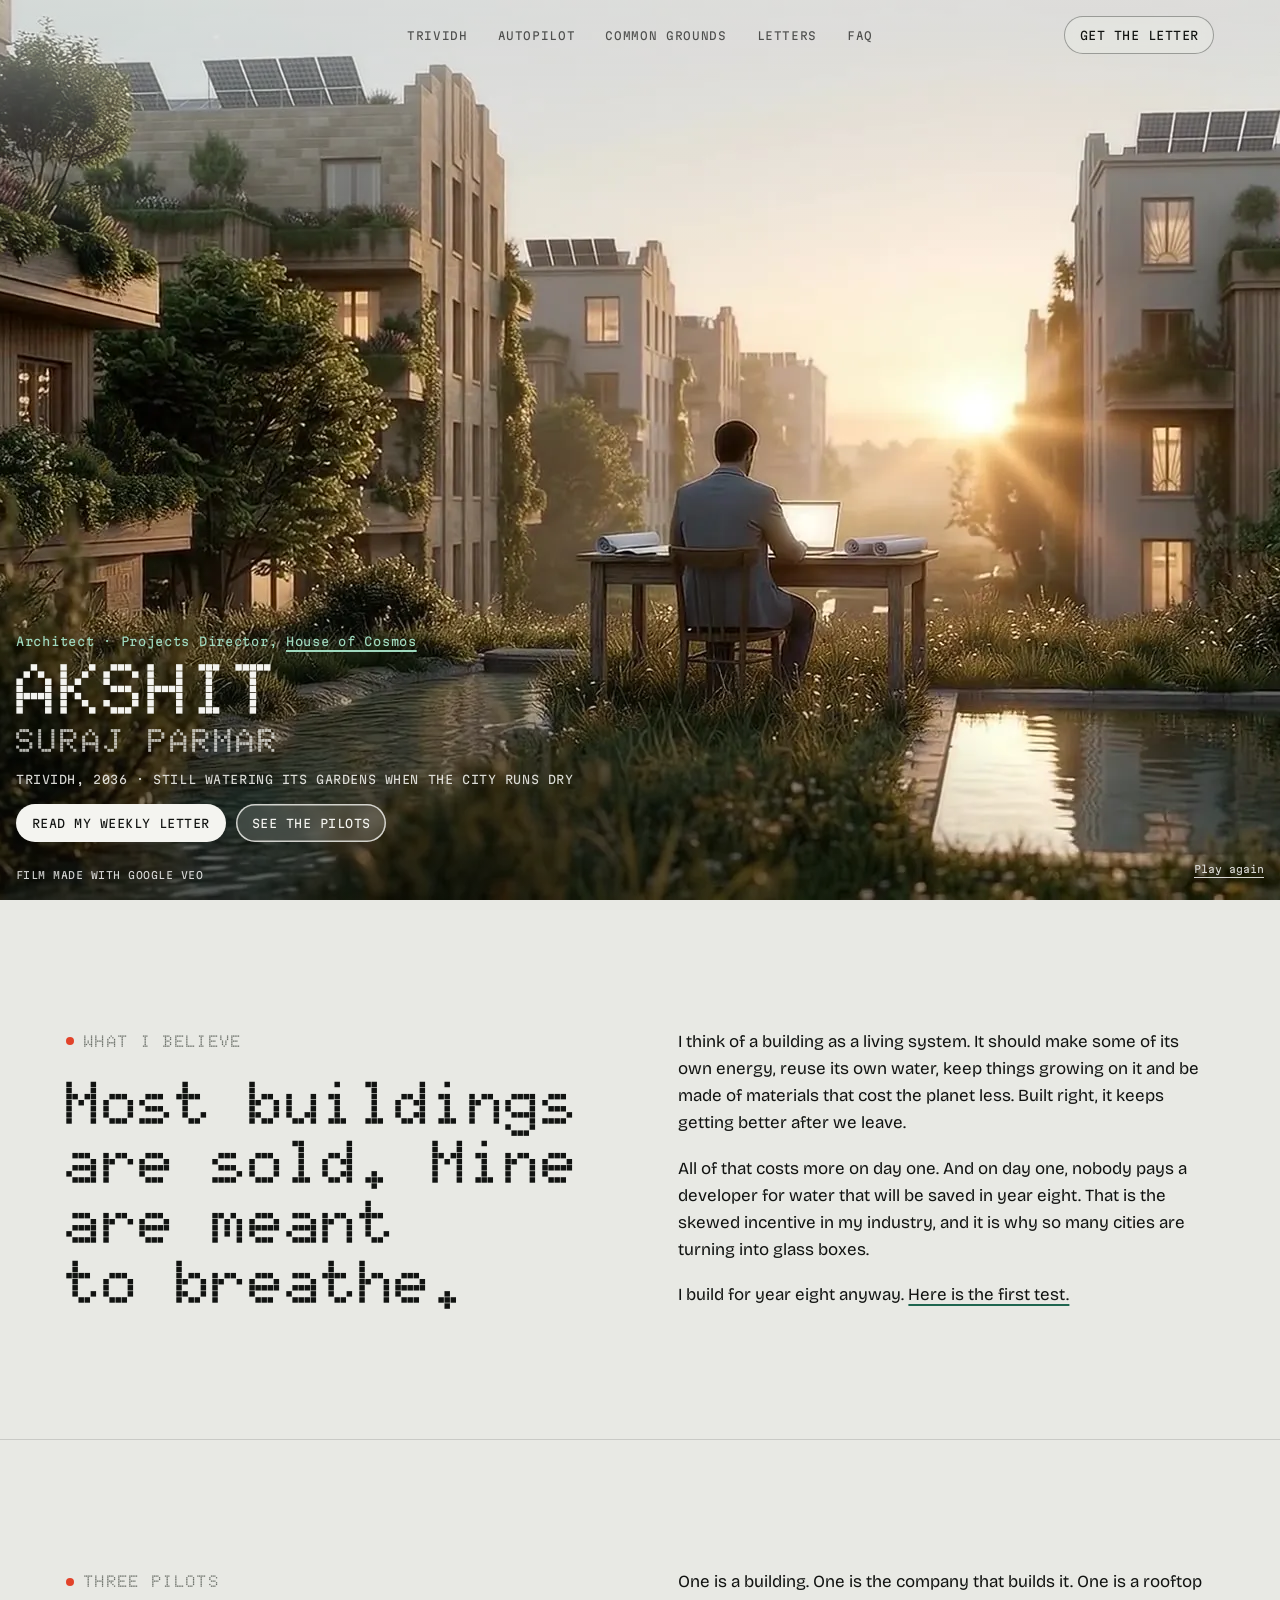
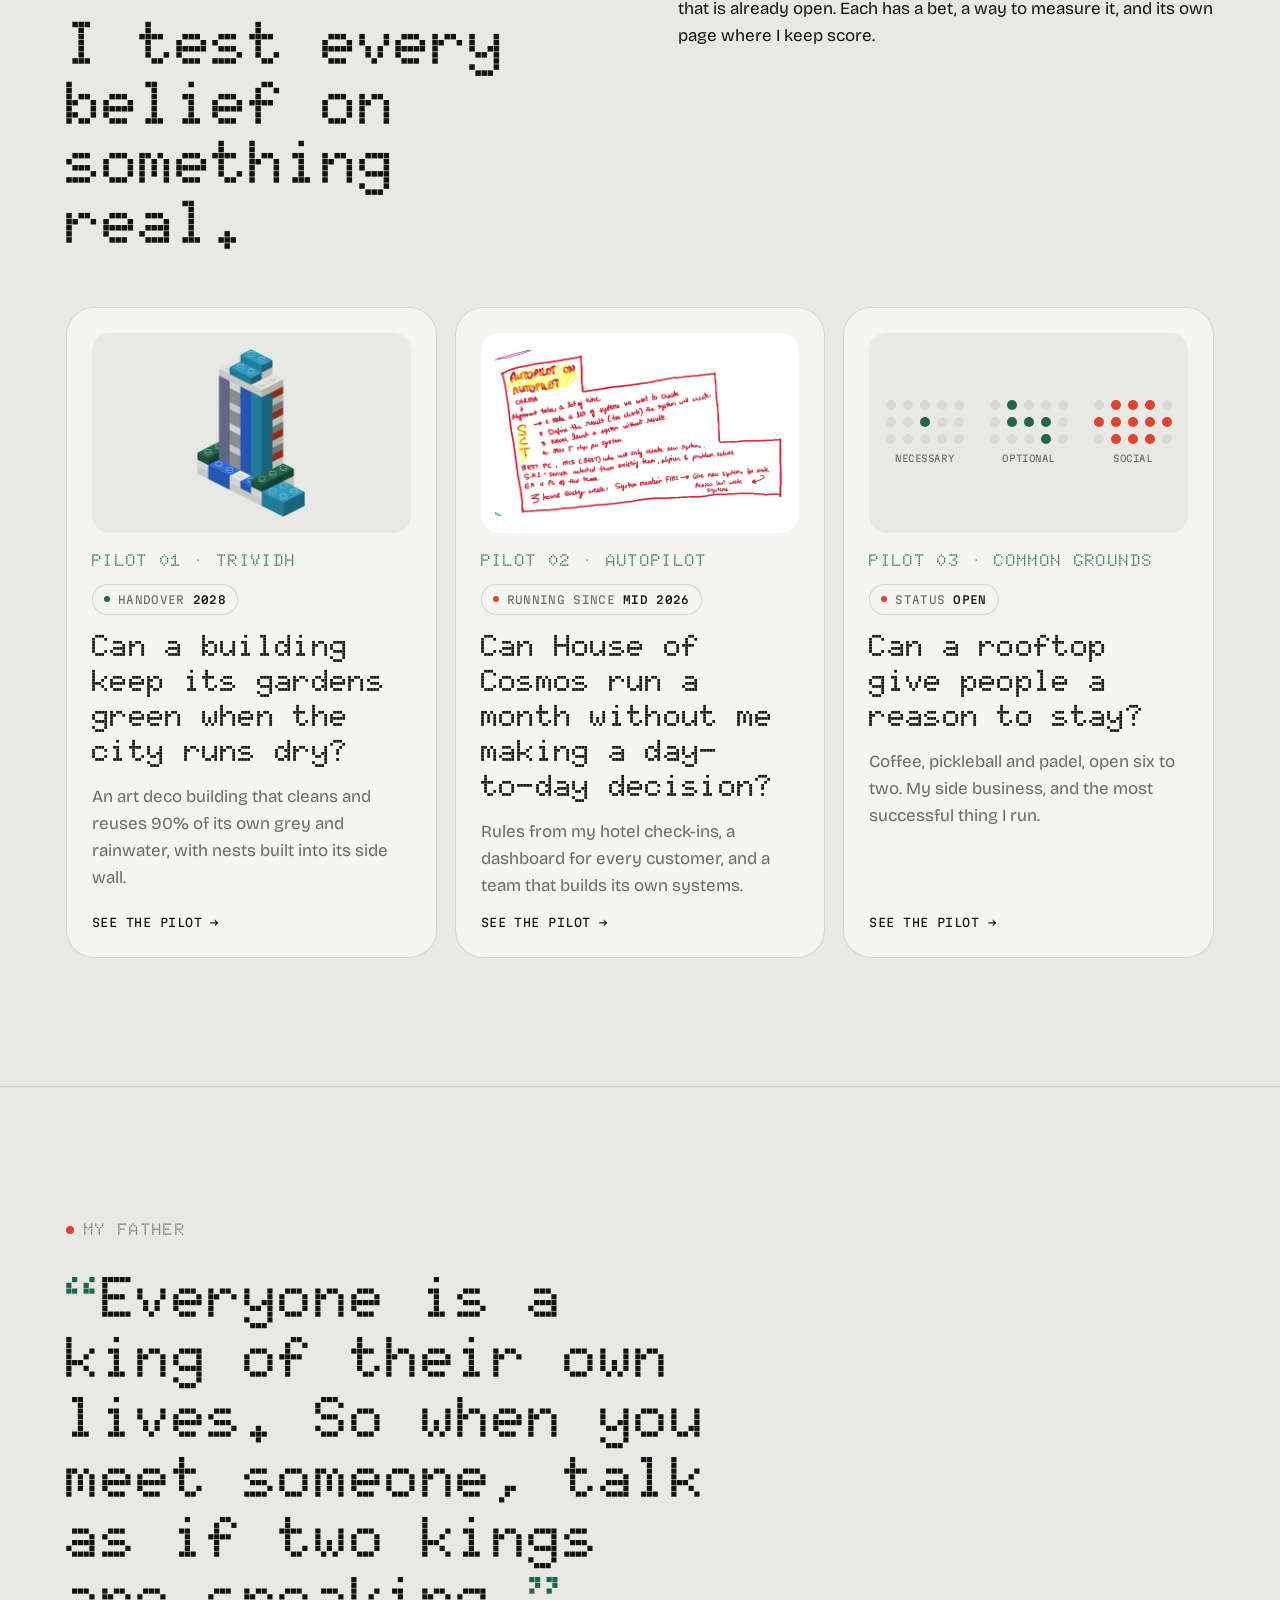
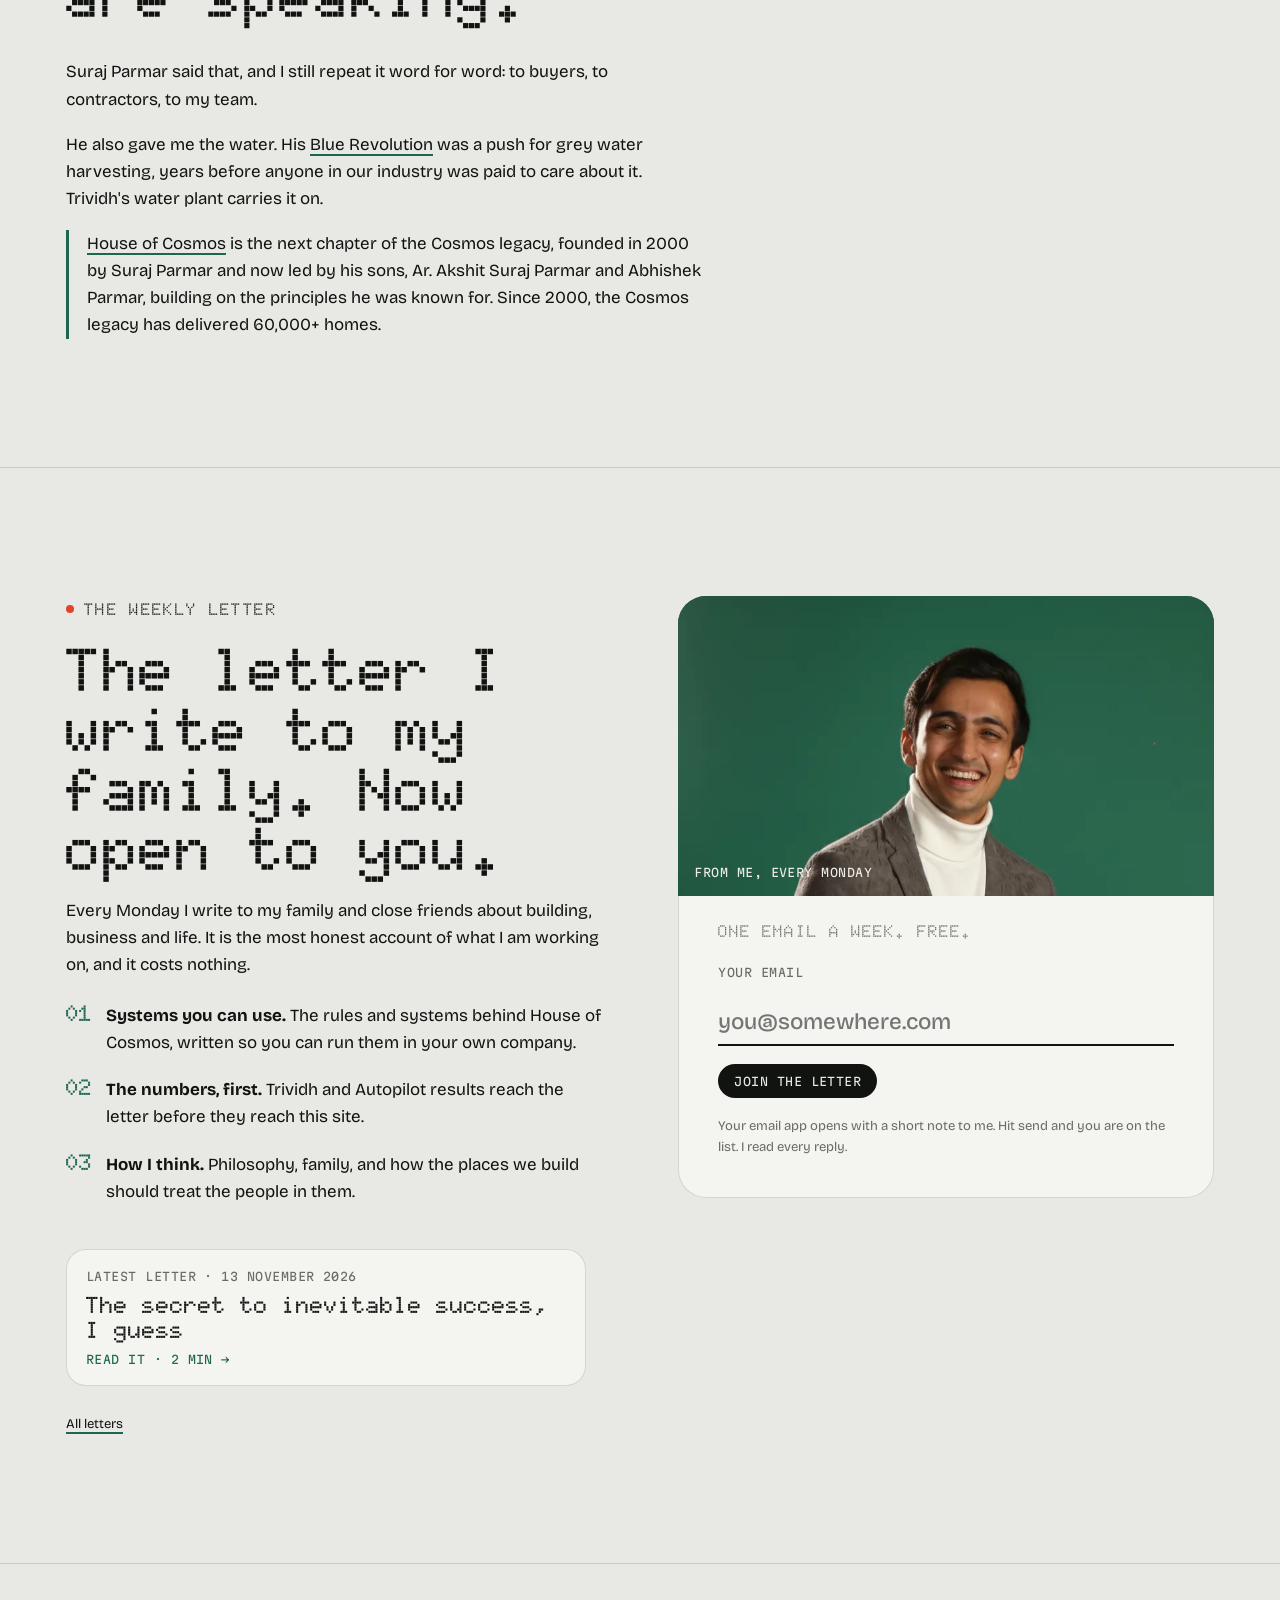
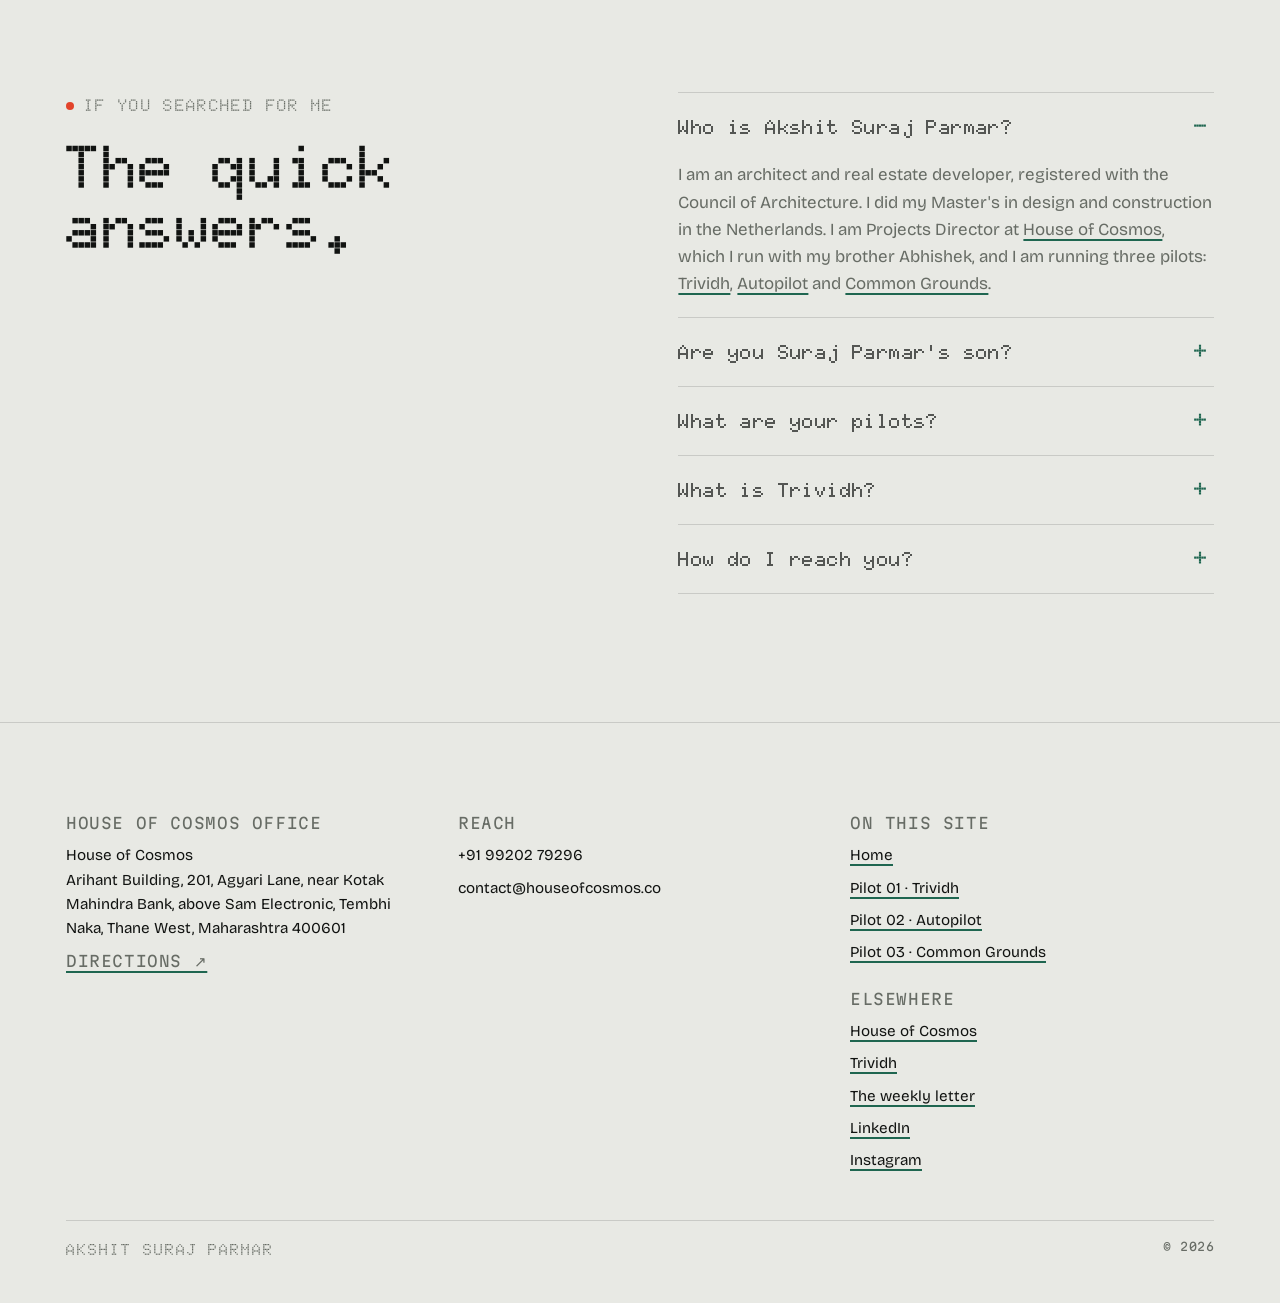
==== commit bac94c0c: "Letters section: /letters/ archive, one page per letter, RSS, latest letter on home, built from cont" ====
--- a/index.html
+++ b/index.html
@@ -112,6 +112,7 @@
       <a href="pilots/trividh/">Trividh</a>
       <a href="pilots/autopilot/">Autopilot</a>
       <a href="pilots/common-grounds/">Common Grounds</a>
+      <a href="letters/">Letters</a>
       <a href="#faq">FAQ</a>
     </nav>
     <a class="pill" href="#letter">Get the letter</a>
@@ -212,6 +213,7 @@
         <div><span>02</span><p><b>The numbers, first.</b> Trividh and Autopilot results reach the letter before they reach this site.</p></div>
         <div><span>03</span><p><b>How I think.</b> Philosophy, family, and how the places we build should treat the people in them.</p></div>
       </div>
+      <!--latest-letter--><a class="latest" href="letters/the-secret-to-inevitable-success/"><span class="mono">Latest letter · 13 November 2026</span><span class="t">The secret to inevitable success, I guess</span><span class="mono m">Read it · 2 min →</span></a><p class="fine" style="margin-top:10px"><a href="letters/">All letters</a></p><!--/latest-letter-->
     </div>
     <form class="paper" id="sub" novalidate>
       <figure class="from">
@@ -267,7 +269,7 @@
         <p class="mono" style="margin-top:14px">Elsewhere</p>
         <a href="https://houseofcosmos.co/">House of Cosmos</a>
         <a href="https://houseofcosmos.co/trividh/">Trividh</a>
-        <a href="https://letters.akshitparmar.com/">The weekly letter</a>
+        <a href="letters/">The weekly letter</a>
         <a href="https://www.linkedin.com/in/akshitparmar/">LinkedIn</a>
         <a href="https://www.instagram.com/houseofcosmos.official/">Instagram</a>
       </div>
--- a/site.css
+++ b/site.css
@@ -267,3 +267,31 @@
 .trio small{font-family:var(--f-mono);font-size:.58rem;letter-spacing:.06em;text-transform:uppercase;color:var(--dim)}
 .credit{margin-top:18px}
 .trio .field{grid-template-columns:repeat(5,clamp(9px,.8vw,10px));gap:clamp(6px,.6vw,7px)}
+
+/* ---- letters (16 Nov 2026) ---- */
+.lpost{padding-top:calc(72px + clamp(36px,6vw,72px))}
+.lpost .wrap{max-width:800px}
+.lhead{margin:28px 0 clamp(28px,4vw,44px);padding-bottom:clamp(22px,3vw,32px);border-bottom:1px solid var(--line)}
+.lhead h1{font-family:var(--f-dot);font-weight:900;font-size:clamp(2.3rem,5.6vw,4.2rem);line-height:.96;letter-spacing:.01em;margin-top:16px;text-wrap:balance}
+.lmeta{color:var(--dim);margin-top:18px}
+.lbody{font-size:clamp(1.08rem,1.5vw,1.22rem);line-height:1.72}
+.lbody p{margin:0 0 1.15em}
+.lbody h2,.lbody h3{font-family:var(--f-dot);margin:1.6em 0 .6em}
+.lbody blockquote{margin:1.4em 0;padding-left:18px;border-left:3px solid var(--signal);color:var(--dim)}
+.lsign{font-family:var(--f-dot);font-weight:900;font-size:1.6rem;margin-top:8px}
+.lnav{display:grid;grid-template-columns:1fr 1fr;gap:14px;margin-top:clamp(36px,5vw,56px);padding-top:22px;border-top:1px solid var(--line)}
+.lnav a{display:flex;flex-direction:column;gap:6px;text-decoration:none;font-weight:600}
+.lnav a.r{text-align:right}
+.lnav .mono{color:var(--dim)}
+.larch{list-style:none;margin:0;padding:0;display:flex;flex-direction:column;gap:12px}
+.larch a{display:grid;grid-template-columns:180px minmax(0,1fr) auto;gap:6px 28px;align-items:baseline;text-decoration:none;color:inherit;background:var(--raised);border-radius:22px;box-shadow:inset 0 0 0 1px var(--line);padding:clamp(18px,2.6vw,28px);transition:box-shadow .2s}
+.larch a:hover{color:inherit;box-shadow:inset 0 0 0 1.5px var(--ink)}
+.larch .mono{color:var(--dim)}
+.larch .t{font-family:var(--f-dot);font-weight:900;font-size:clamp(1.4rem,2.6vw,2rem);line-height:1.02}
+.larch .d{grid-column:2;color:var(--dim)}
+.larch .m{grid-column:3;grid-row:1}
+@media (max-width:760px){.larch a{grid-template-columns:minmax(0,1fr)}.larch .d,.larch .m{grid-column:auto;grid-row:auto}}
+.latest{display:flex;flex-direction:column;gap:8px;margin-top:26px;padding:18px 20px;border-radius:20px;background:var(--raised);box-shadow:inset 0 0 0 1px var(--line);text-decoration:none;color:inherit;max-width:520px;transition:box-shadow .2s}
+.latest:hover{color:inherit;box-shadow:inset 0 0 0 1.5px var(--ink)}
+.latest .mono{color:var(--dim)}.latest .m{color:var(--green)}
+.latest .t{font-family:var(--f-dot);font-weight:900;font-size:1.45rem;line-height:1.05}
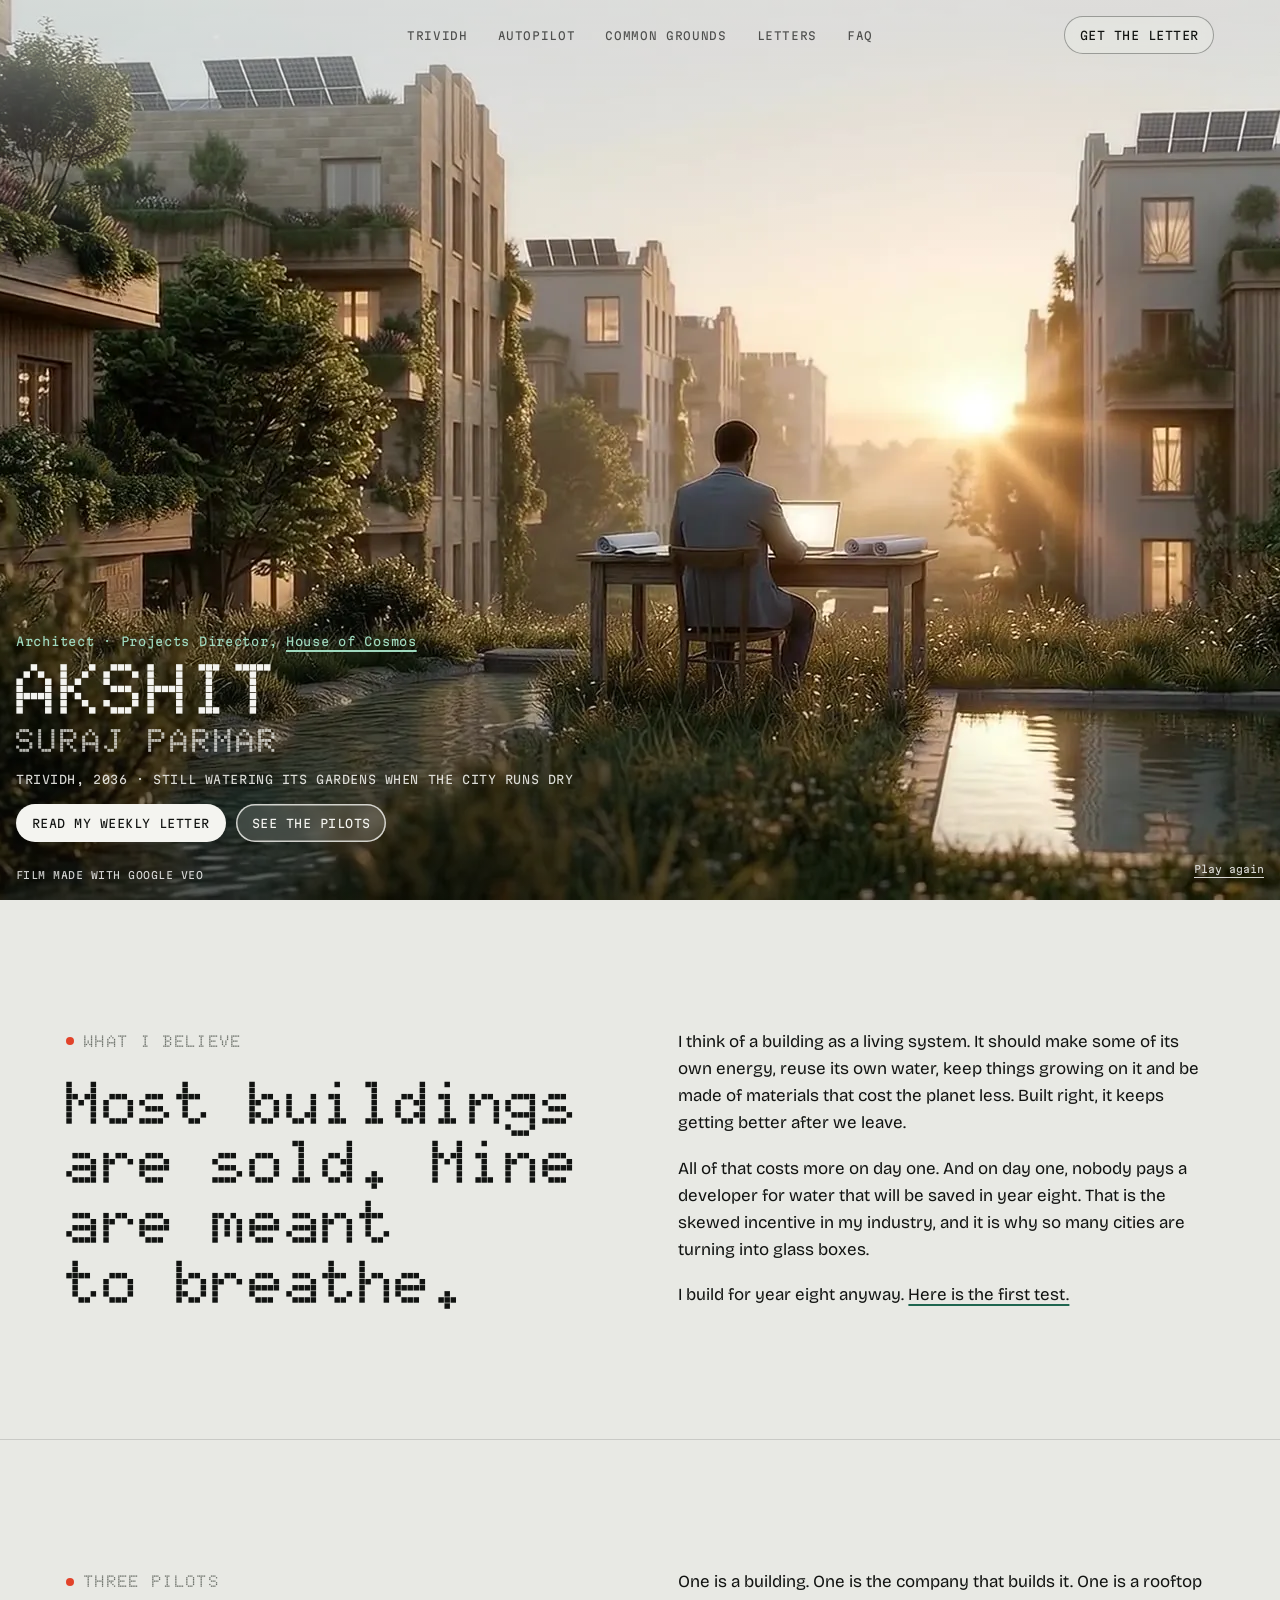
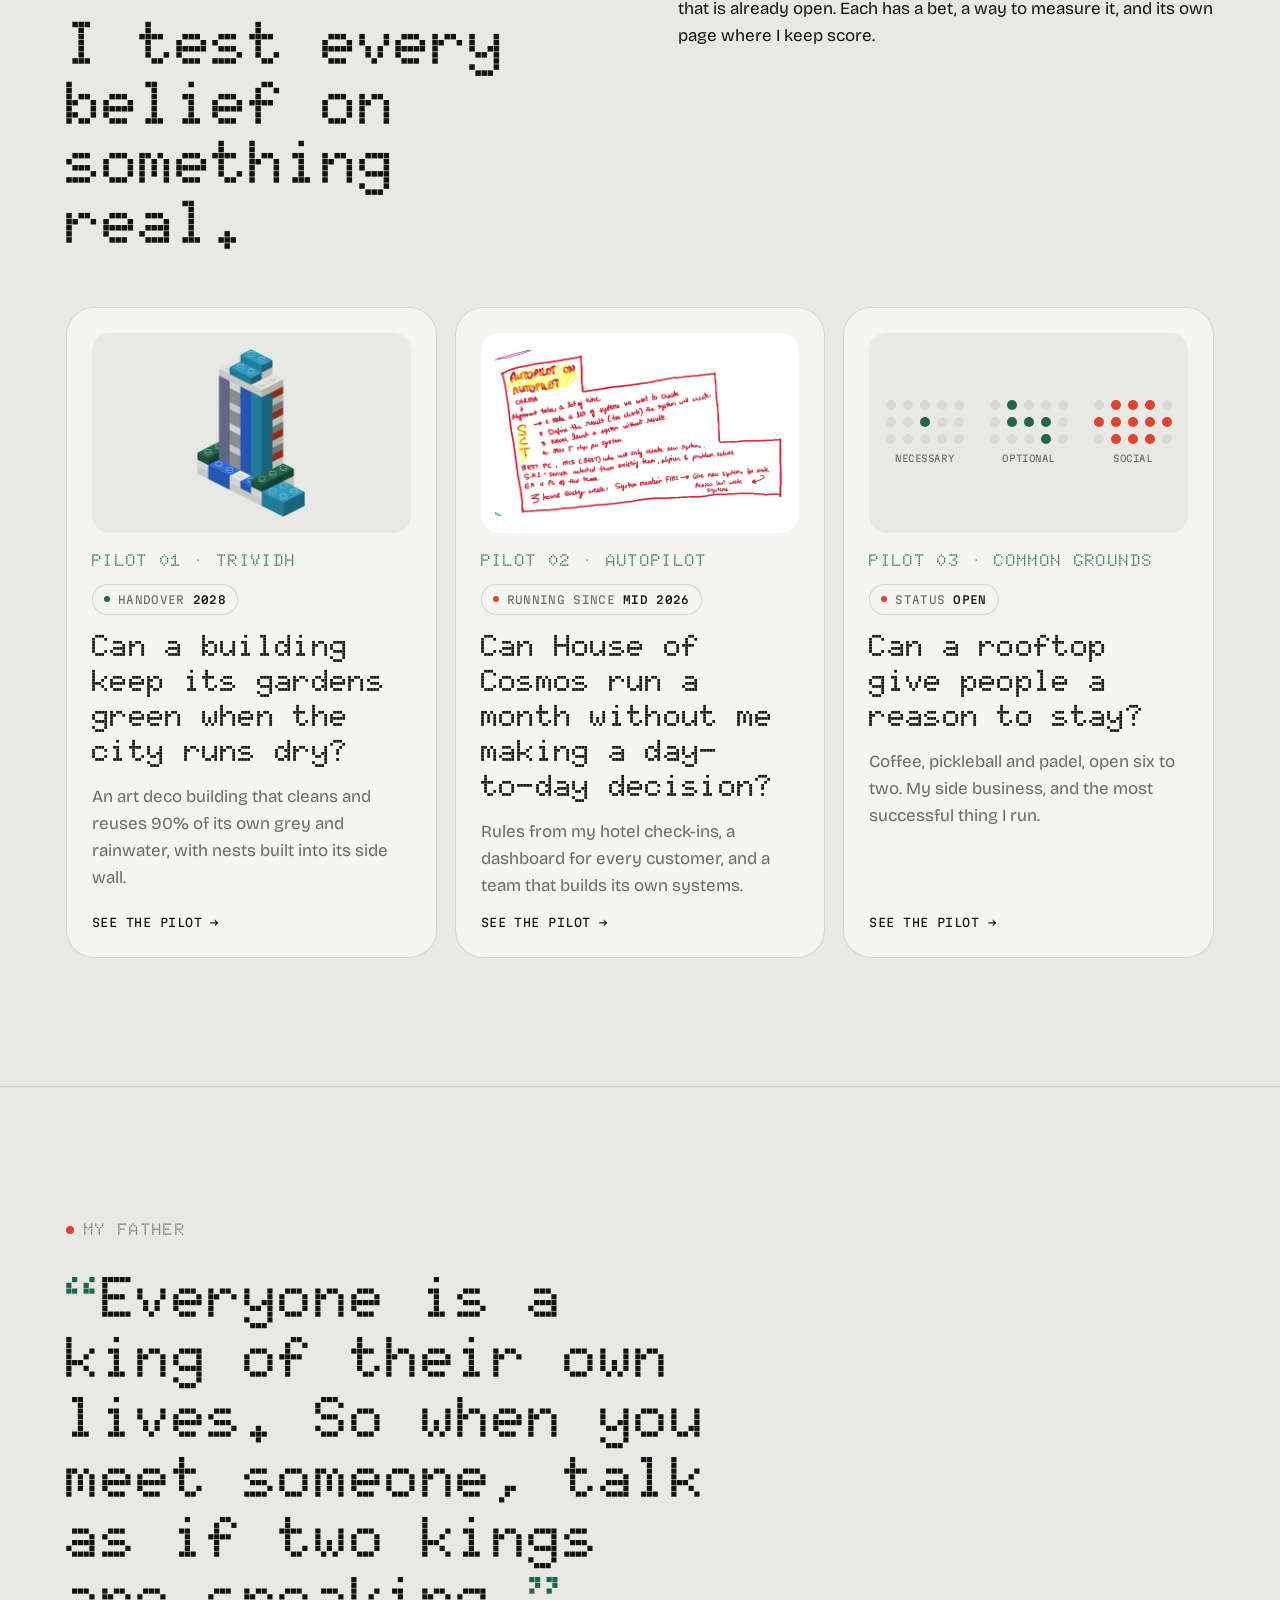
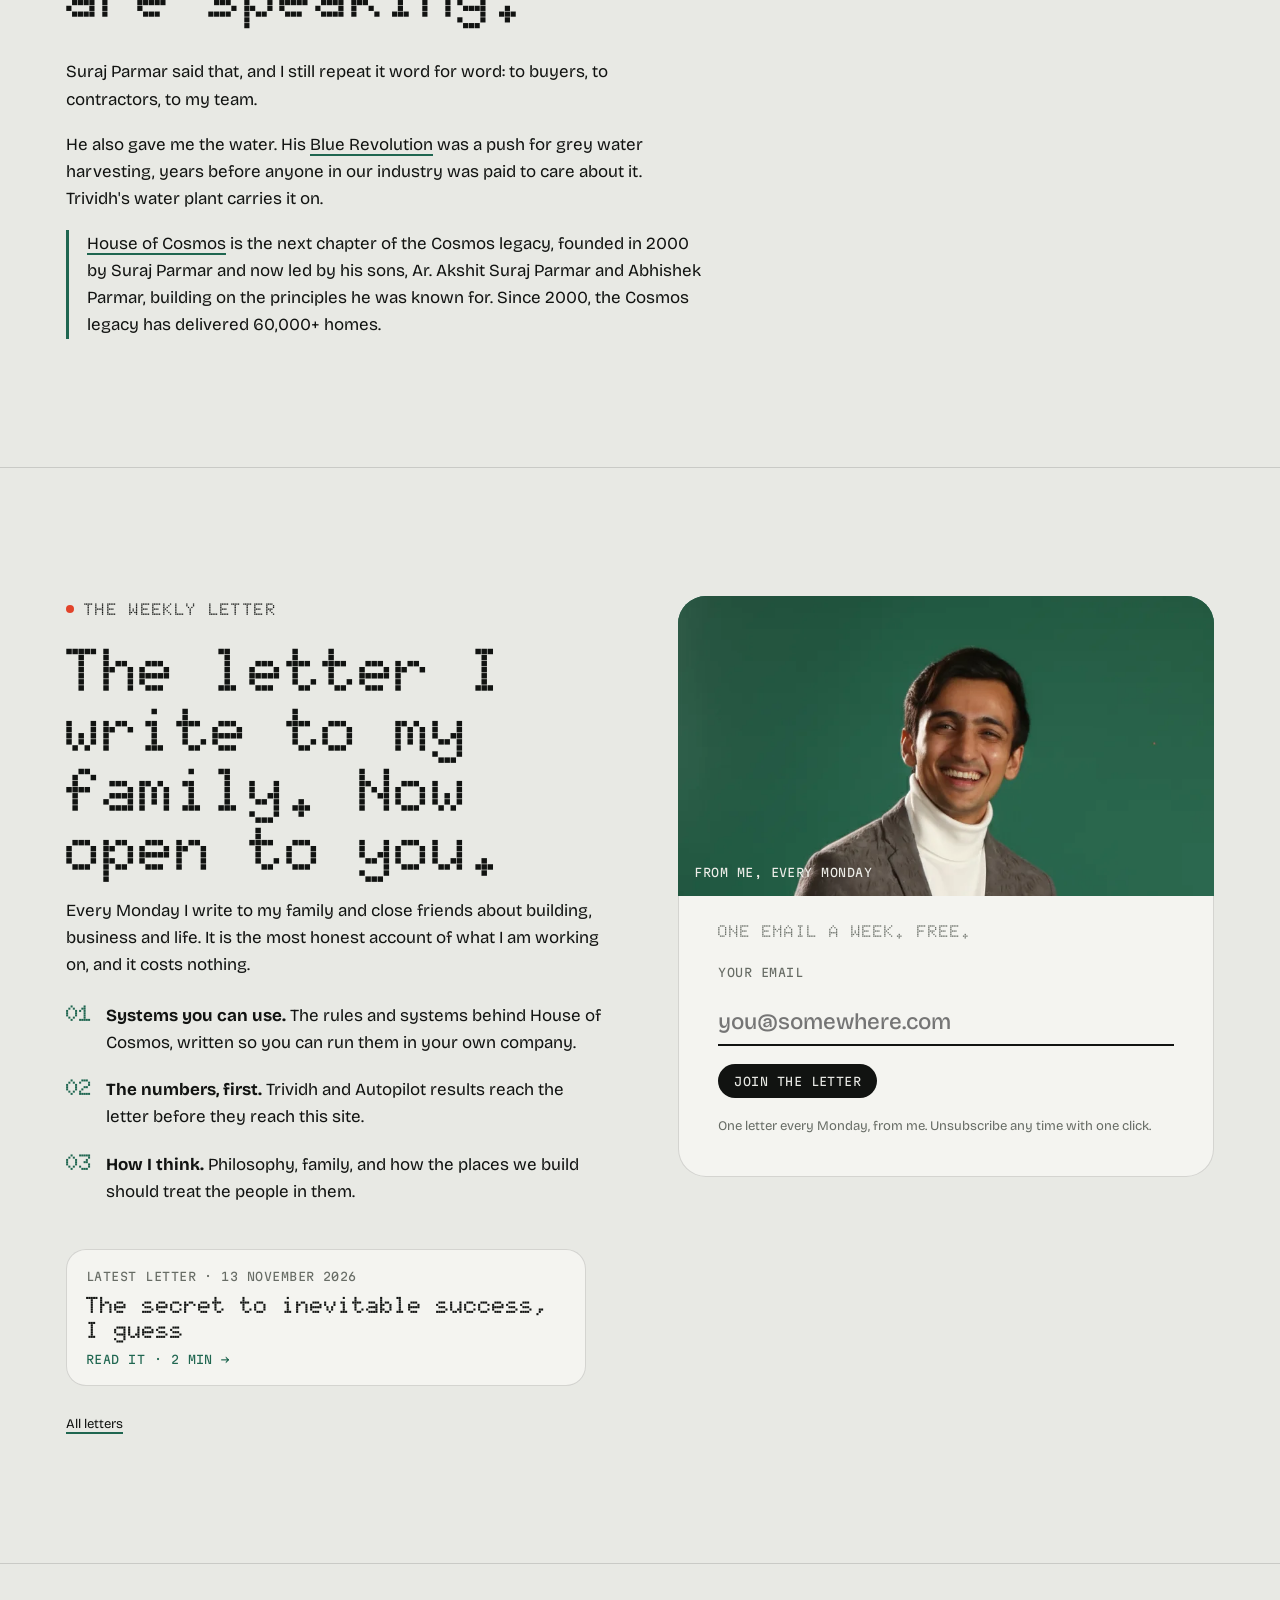
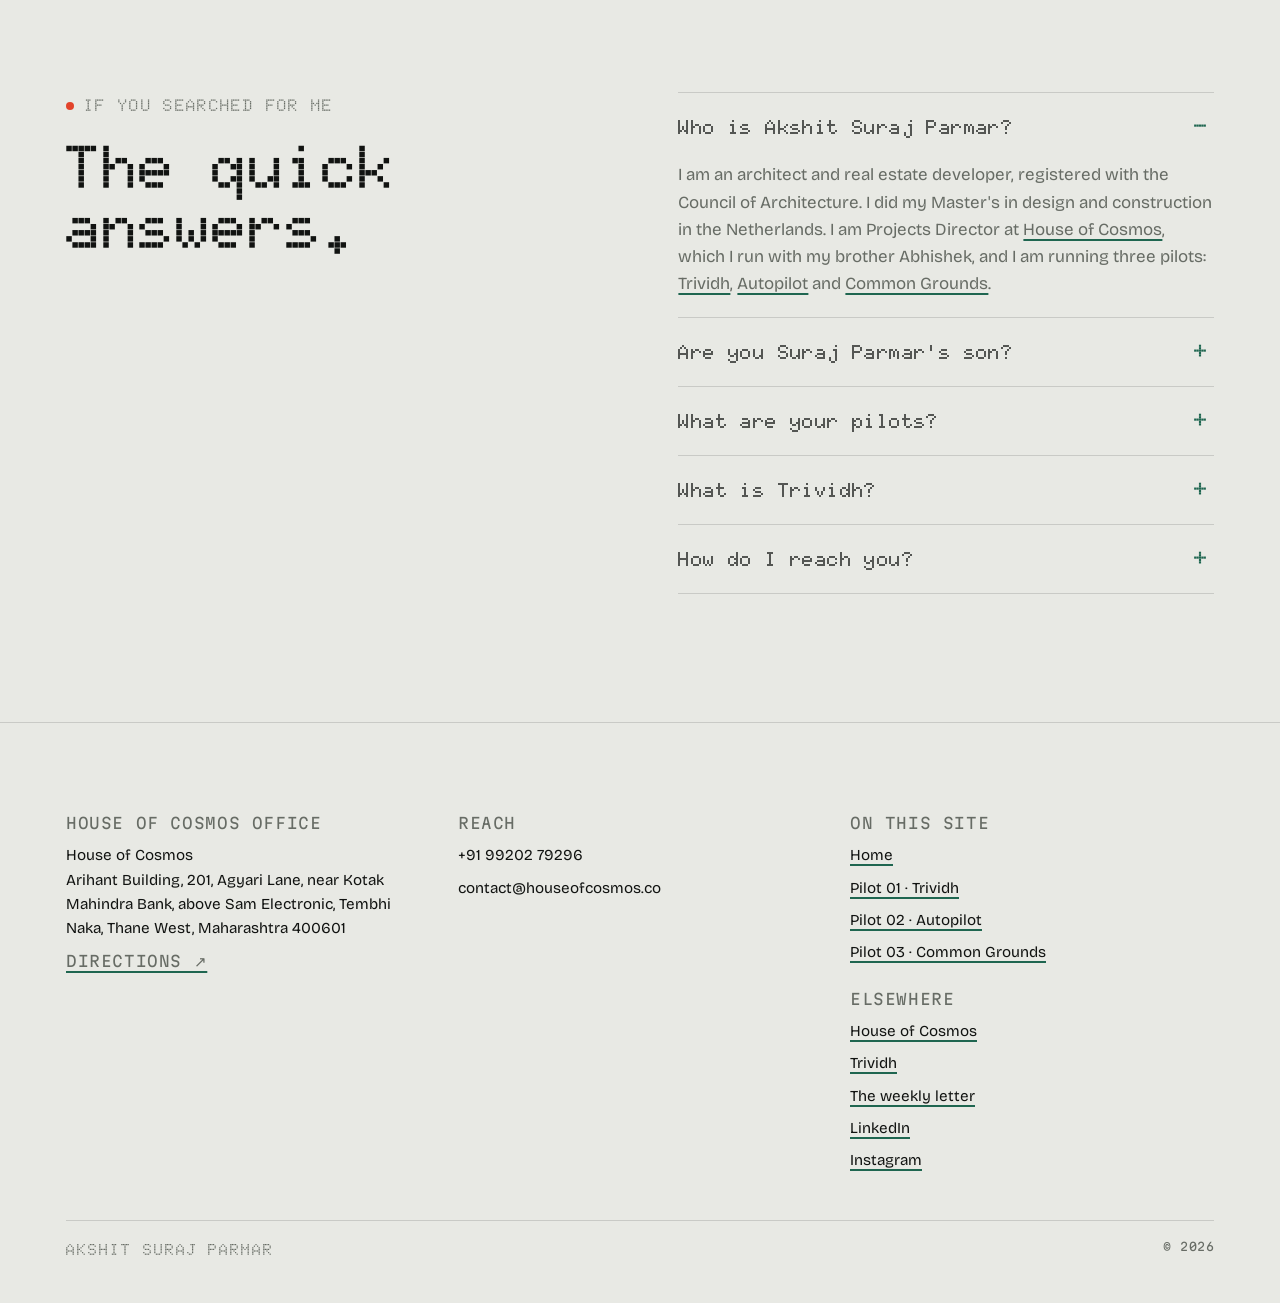
==== commit dbd3d768: "Signup form posts to Netlify Forms (synced to the Brevo list each Monday); on-page confirmation Co-A" ====
--- a/index.html
+++ b/index.html
@@ -215,16 +215,18 @@
       </div>
       <!--latest-letter--><a class="latest" href="letters/the-secret-to-inevitable-success/"><span class="mono">Latest letter · 13 November 2026</span><span class="t">The secret to inevitable success, I guess</span><span class="mono m">Read it · 2 min →</span></a><p class="fine" style="margin-top:10px"><a href="letters/">All letters</a></p><!--/latest-letter-->
     </div>
-    <form class="paper" id="sub" novalidate>
+    <form class="paper" id="sub" name="letter" method="POST" data-netlify="true" netlify-honeypot="company" novalidate>
+      <input type="hidden" name="form-name" value="letter"><input type="hidden" name="page" value="">
+      <p hidden><label>Leave this empty <input name="company"></label></p>
       <figure class="from">
         <img src="img/akshit-suraj-parmar.webp" width="800" height="1152" loading="lazy" alt="Akshit Suraj Parmar laughing, in a grey textured blazer and white turtleneck, against a green backdrop">
         <figcaption class="mono">From me, every Monday</figcaption>
       </figure>
       <p class="q">One email a week. Free.</p>
       <label for="email">Your email</label>
-      <input id="email" type="email" autocomplete="email" placeholder="you@somewhere.com" required>
+      <input id="email" name="email" type="email" autocomplete="email" placeholder="you@somewhere.com" required>
       <button class="pill" type="submit" id="subBtn" style="align-self:flex-start">Join the letter</button>
-      <p class="fine" id="subMsg" aria-live="polite">Your email app opens with a short note to me. Hit send and you are on the list. I read every reply.</p>
+      <p class="fine" id="subMsg" aria-live="polite">One letter every Monday, from me. Unsubscribe any time with one click.</p>
     </form>
   </div>
 </section>
